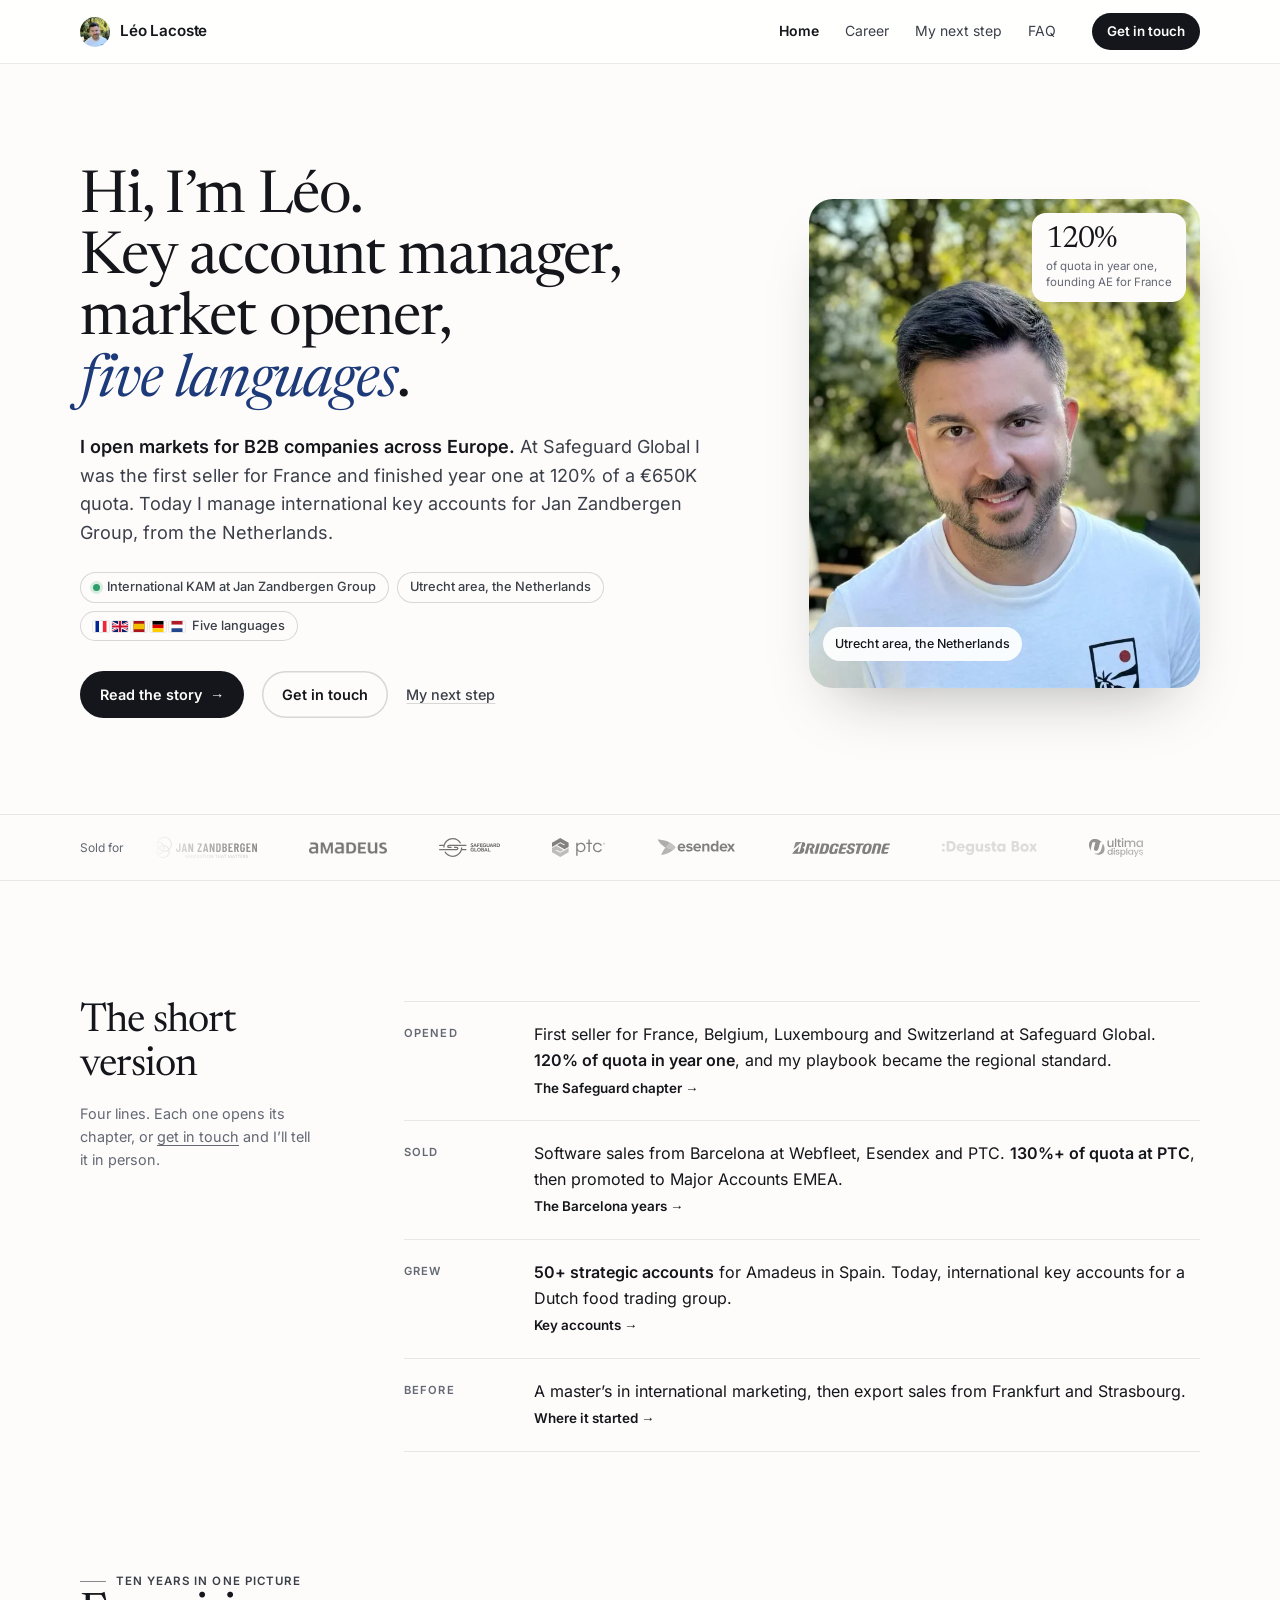
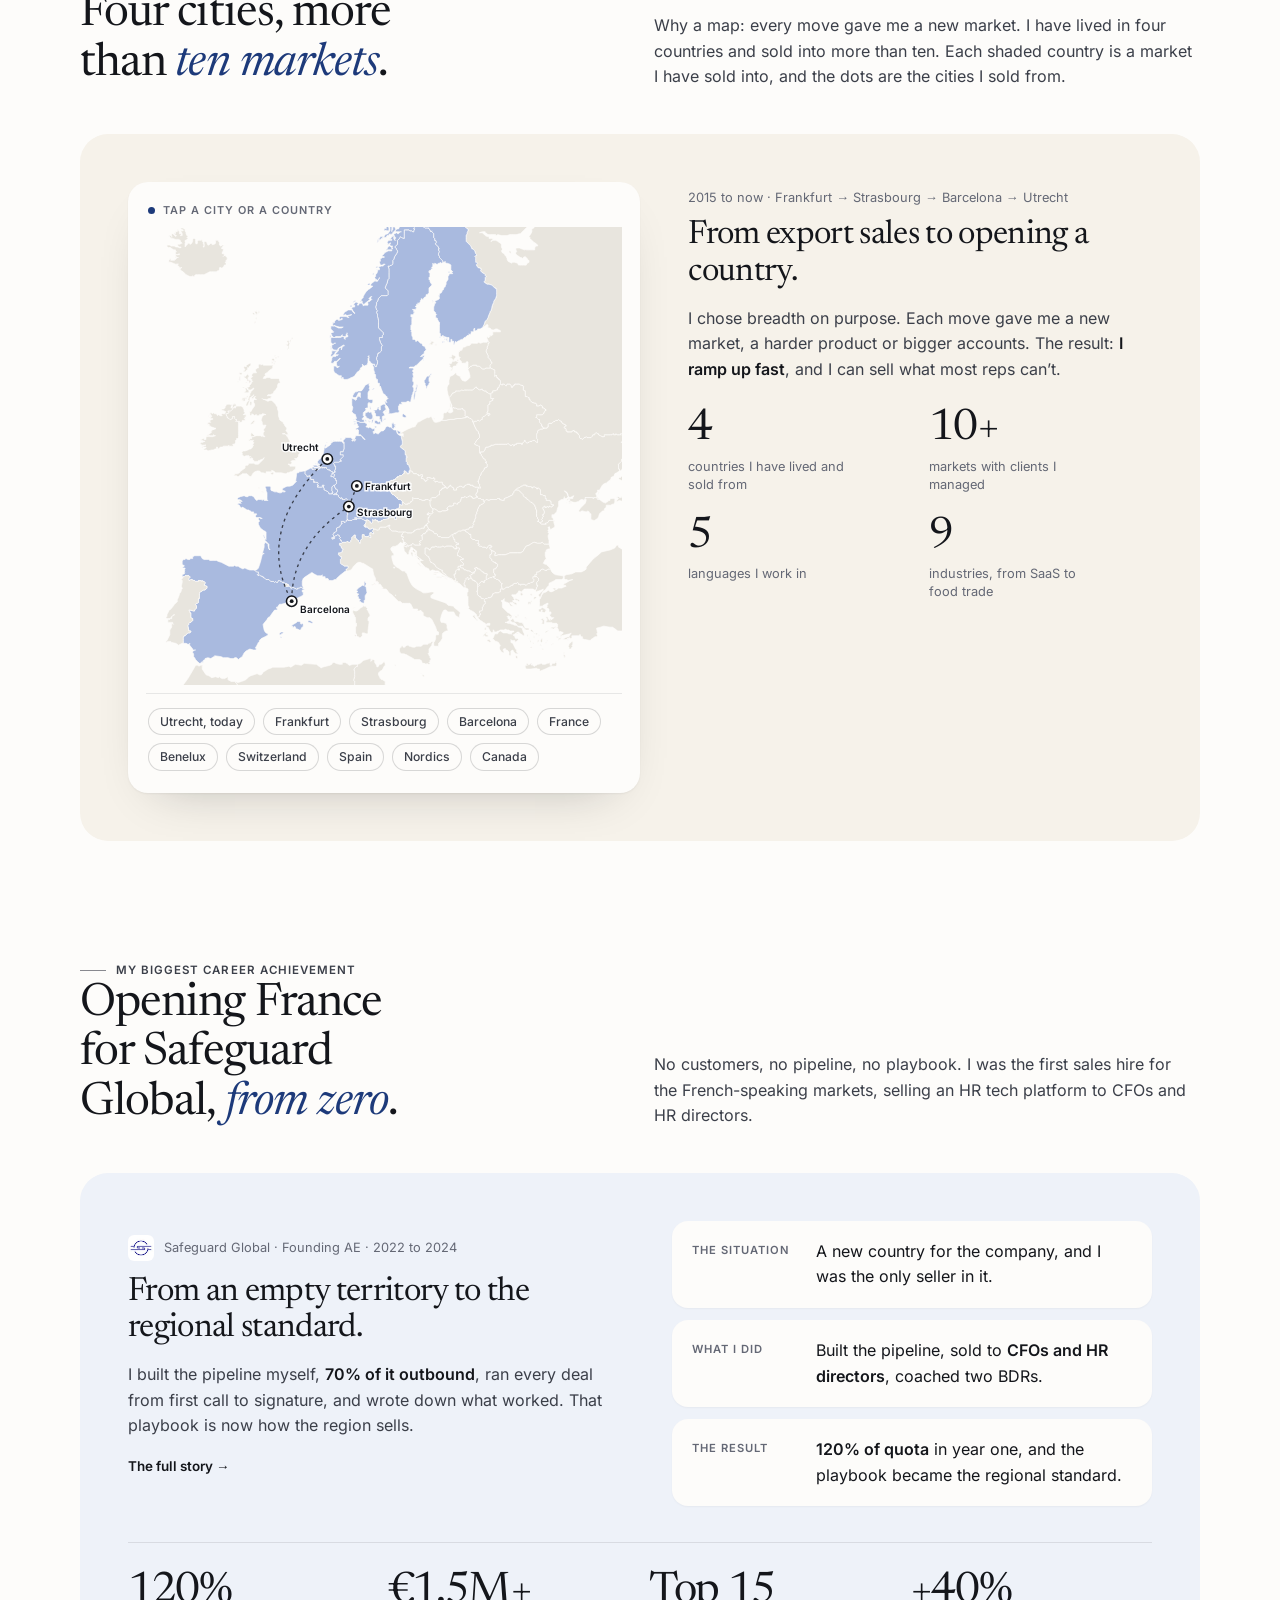
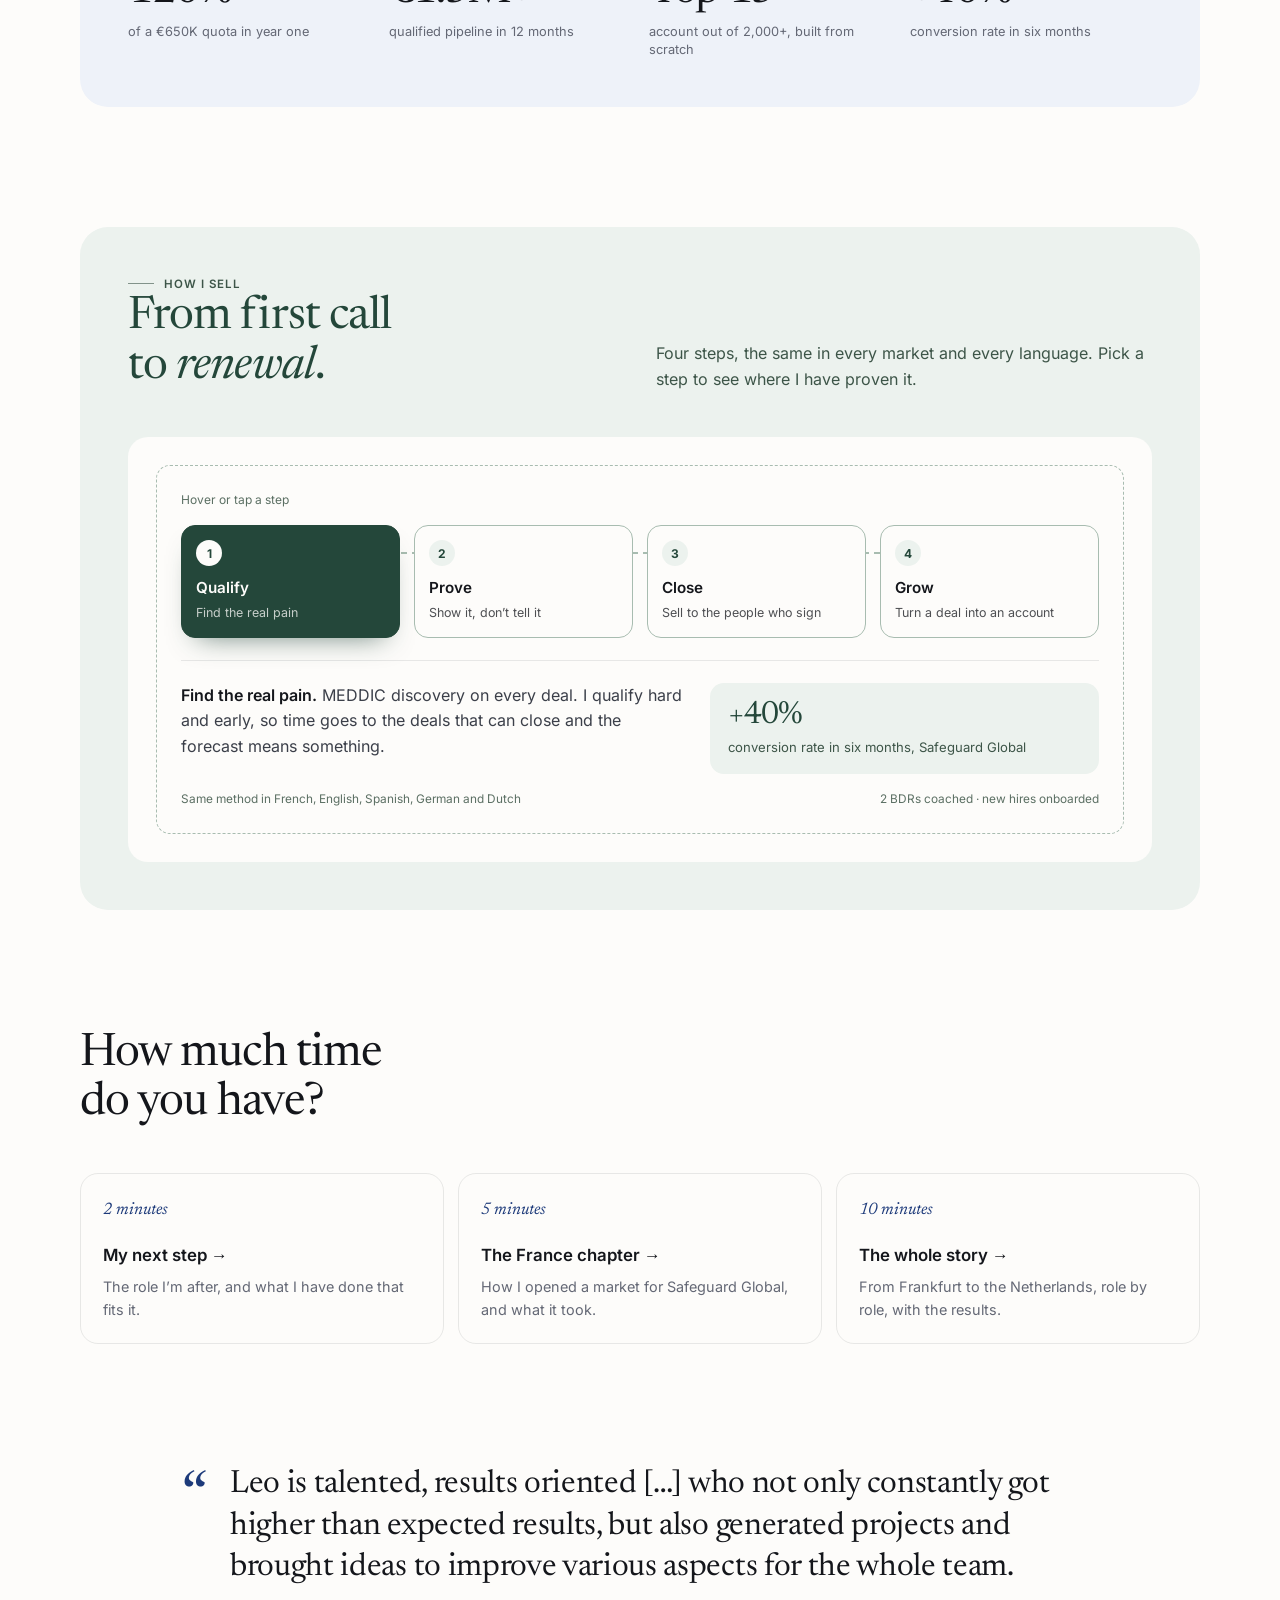
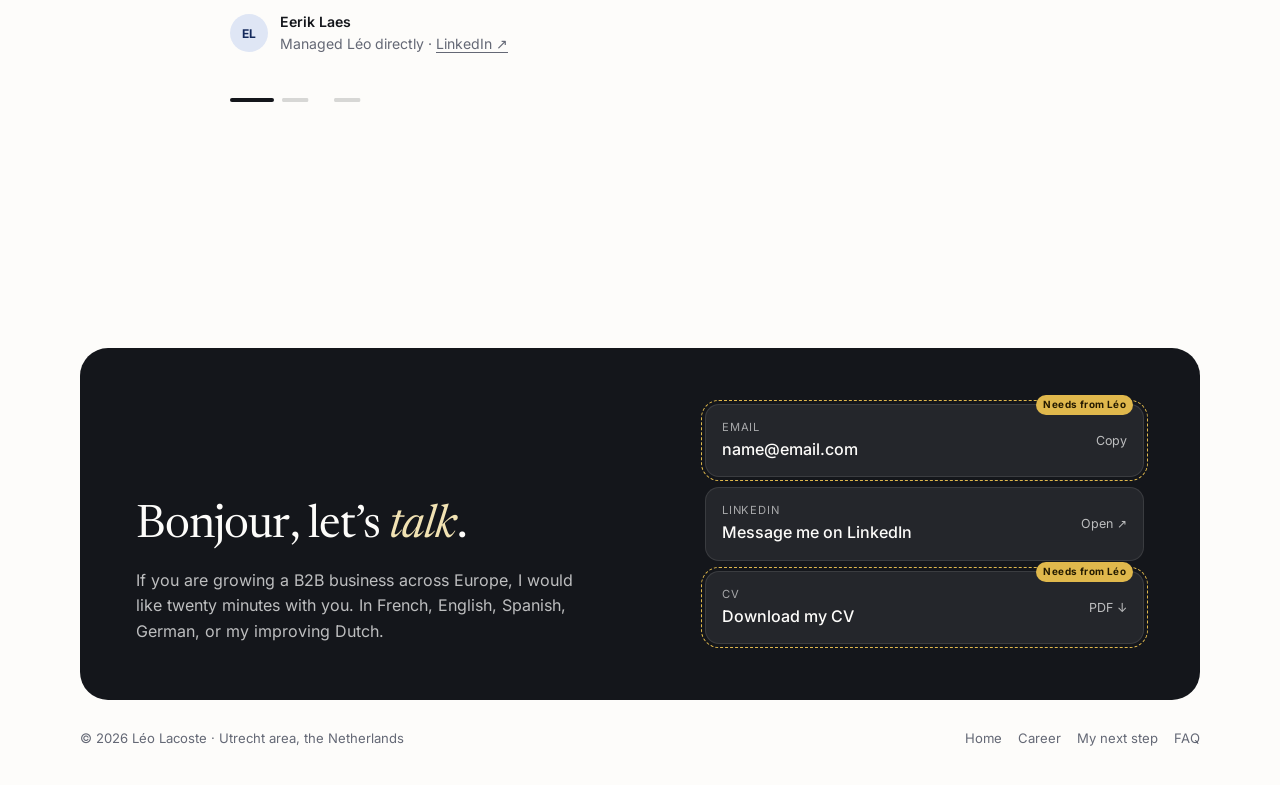
==== index.html @ e787986f "Redesign as a multi-page portfolio: Home, Career, My next step, FAQ New brand and voice inspired by " ====
<!doctype html>
<html lang="en">
<head>
<meta charset="utf-8">
<meta name="viewport" content="width=device-width, initial-scale=1">
<title>Léo Lacoste · International key account manager</title>
<meta name="description" content="Léo Lacoste opens and grows B2B markets across Europe, in five languages. Founding AE for France at Safeguard Global, now international key accounts in the Netherlands.">
<meta name="robots" content="noindex, nofollow">
<meta name="theme-color" content="#ffffff">
<link rel="icon" href="img/leo-small.webp">
<link rel="preconnect" href="https://fonts.googleapis.com">
<link rel="preconnect" href="https://fonts.gstatic.com" crossorigin>
<link rel="stylesheet" href="https://fonts.googleapis.com/css2?family=Newsreader:ital,opsz,wght@0,6..72,400;1,6..72,400&display=swap">
<link rel="stylesheet" href="assets/style.css">
</head>
<body>
<a class="skip" href="#main">Skip to content</a>
<header class="top">
  <div class="wrap">
    <a class="brand" href="index.html"><img src="img/leo-small.webp" alt="" width="30" height="30"><span>Léo Lacoste</span></a>
    <nav class="nav" aria-label="Main"><a href="index.html" aria-current="page">Home</a><a href="career.html">Career</a><a href="my-next-step.html">My next step</a><a href="faq.html">FAQ</a></nav>
    <a class="btn btn-dark btn-sm" href="#contact">Get in touch</a>
  </div>
</header>
<main id="main">

<section class="hero" aria-labelledby="hero-h">
  <div class="wrap">
    <div>
      <h1 id="hero-h"><span class="hi">Hi, I’m Léo.</span>Key account manager, market opener, <em>five languages</em>.</h1>
      <p class="lead"><b>I open markets for B2B companies across Europe.</b> At Safeguard Global I was the first seller for France and finished year one at 120% of a €650K quota. Today I manage international key accounts for Jan Zandbergen Group, from the Netherlands.</p>
      <div class="pills">
        <span class="pill"><span class="live"></span>International KAM at Jan Zandbergen Group</span>
        <span class="pill">Utrecht area, the Netherlands</span>
        <span class="pill has-tip" tabindex="0"><span class="flags"><span class="flag"><svg viewBox="0 0 3 3" aria-hidden="true"><path fill="#002395" d="M0 0h1v3H0z"/><path fill="#fff" d="M1 0h1v3H1z"/><path fill="#ED2939" d="M2 0h1v3H2z"/></svg></span><span class="flag"><svg viewBox="15 0 30 30" aria-hidden="true"><clipPath id="gb2"><path d="M30 15h30v15zv15H0zH0V0zV0h30z"/></clipPath><path d="M0 0v30h60V0z" fill="#012169"/><path d="M0 0l60 30m0-30L0 30" stroke="#fff" stroke-width="6"/><path d="M0 0l60 30m0-30L0 30" clip-path="url(#gb2)" stroke="#C8102E" stroke-width="4"/><path d="M30 0v30M0 15h60" stroke="#fff" stroke-width="10"/><path d="M30 0v30M0 15h60" stroke="#C8102E" stroke-width="6"/></svg></span><span class="flag"><svg viewBox="0 0 4 4" aria-hidden="true"><path fill="#AA151B" d="M0 0h4v4H0z"/><path fill="#F1BF00" d="M0 1h4v2H0z"/></svg></span><span class="flag"><svg viewBox="0 0 3 3" aria-hidden="true"><path d="M0 0h3v1H0z"/><path fill="#DD0000" d="M0 1h3v1H0z"/><path fill="#FFCE00" d="M0 2h3v1H0z"/></svg></span><span class="flag"><svg viewBox="0 0 3 3" aria-hidden="true"><path fill="#AE1C28" d="M0 0h3v1H0z"/><path fill="#fff" d="M0 1h3v1H0z"/><path fill="#21468B" d="M0 2h3v1H0z"/></svg></span></span>Five languages
          <span class="tip" role="tooltip"><dl><dt>French</dt><dd>Native</dd><dt>English</dt><dd>Native</dd><dt>Spanish</dt><dd>Full professional</dd><dt>German</dt><dd>Working</dd><dt>Dutch</dt><dd>Learning</dd></dl></span></span>
      </div>
      <div class="cta">
        <a class="btn btn-dark" href="career.html">Read the story <span class="ar" aria-hidden="true">→</span></a>
        <a class="btn btn-soft" href="#contact">Get in touch</a>
        <a class="link" href="my-next-step.html">My next step</a>
      </div>
    </div>
    <div class="photo" data-photos>
      <img class="on" src="img/leo-meeting.jpg" alt="Léo Lacoste at a team meeting" width="932" height="1660" data-cap="At work with the team" style="object-position:40% 30%">
      <img src="img/leo-portrait.webp" alt="Léo Lacoste" width="640" height="800" data-cap="Utrecht area, the Netherlands">
      <!-- More photos: add <img src="img/..." alt="" data-cap="Caption"> here. Missing files are skipped. -->
      <div class="kpi"><div class="num">120%</div><span>of quota in year one,<br>founding AE for France</span></div>
      <p class="cap"><span>Utrecht area, the Netherlands</span></p>
      <button class="pause" type="button" hidden>Pause</button>
    </div>
  </div>
</section>

<section class="logos" aria-label="Companies I have sold for">
  <div class="wrap"><p>Sold for</p><div class="marquee"><ul><li><img src="img/wm/jzg.svg" alt="Jan Zandbergen" style="--h:21px"></li><li><img src="img/wm/amadeus.png" alt="Amadeus" style="--h:12px"></li><li><img src="img/wm/safeguard.svg" alt="Safeguard Global" style="--h:19px"></li><li><img src="img/wm/ptc.svg" alt="PTC" style="--h:19px"></li><li><img src="img/wm/esendex.svg" alt="Esendex" style="--h:17px"></li><li><img src="img/wm/bridgestone.svg" alt="Bridgestone" style="--h:12px"></li><li><img src="img/wm/degustabox.svg" alt="Degustabox" style="--h:14px"></li><li><img src="img/wm/ultima.svg" alt="Ultima Displays" style="--h:19px"></li><li><img src="img/wm/evernex.svg" alt="Evernex" style="--h:19px"></li></ul></div></div>
</section>

<section class="sec" aria-labelledby="short-h">
  <div class="wrap short">
    <div class="aside rv">
      <h2 id="short-h">The short version</h2>
      <p>Four lines. Each one opens its chapter, or <a href="#contact">get in touch</a> and I’ll tell it in person.</p>
    </div>
    <ul class="rows rv">
      <li><span class="k">Opened</span><div><p>First seller for France, Belgium, Luxembourg and Switzerland at Safeguard Global. <b>120% of quota in year one</b>, and my playbook became the regional standard.</p><a class="go" href="career.html#founding">The Safeguard chapter <span class="ar">→</span></a></div></li>
      <li><span class="k">Sold</span><div><p>Software sales from Barcelona at Webfleet, Esendex and PTC. <b>130%+ of quota at PTC</b>, then promoted to Major Accounts EMEA.</p><a class="go" href="career.html#software">The Barcelona years <span class="ar">→</span></a></div></li>
      <li><span class="k">Grew</span><div><p><b>50+ strategic accounts</b> for Amadeus in Spain. Today, international key accounts for a Dutch food trading group.</p><a class="go" href="career.html#accounts">Key accounts <span class="ar">→</span></a></div></li>
      <li><span class="k">Before</span><div><p>A master’s in international marketing, then export sales from Frankfurt and Strasbourg.</p><a class="go" href="career.html#export">Where it started <span class="ar">→</span></a></div></li>
    </ul>
  </div>
</section>

<section class="sec" style="padding-top:0" aria-labelledby="map-h">
  <div class="wrap">
    <div class="split rv">
      <div><p class="over">Ten years in one picture</p><h2 id="map-h">Four cities, more than <em>ten markets</em>.</h2></div>
      <p>Why a map: every move gave me a new market. I have lived in four countries and sold into more than ten. Each shaded country is a market I have sold into, and the dots are the cities I sold from.</p>
    </div>
    <div class="panel t-sand rv" data-map>
      <div class="mapgrid">
        <div class="mapcard">
          <p class="hint">Tap a city or a country</p>
          <svg class="map" viewBox="20 10 500 480" role="img" aria-label="Map of Europe. Shaded countries are markets Léo has sold into; dots are the four cities he has worked from.">
<g class="land"><path d="M282,397L282,397L282,397L282,396L282,396Z"/><path d="M143,288L143,289L143,289L143,289L142,288L141,288L141,287L143,288Z"/><path d="M139,284L139,285L138,284L138,284L139,283L139,284Z"/><path d="M133,216L131,217L131,217L130,217L130,217L130,216L131,215L132,214L133,213L133,213L134,213L134,213L134,215L133,215Z"/><path d="M142,254L141,254L139,255L138,255L137,256L136,256L134,256L132,254L132,253L131,252L131,253L129,253L128,252L129,252L130,251L128,251L128,250L128,250L126,250L126,250L125,250L123,251L121,249L121,249L121,248L121,247L120,247L121,246L122,245L124,245L127,244L129,243L130,243L131,242L132,241L132,240L133,239L132,239L132,238L132,238L133,237L133,236L132,235L132,235L133,234L132,234L131,234L129,234L128,235L128,235L128,234L128,233L129,233L130,232L131,232L131,231L132,230L133,230L136,229L136,229L137,229L138,229L139,229L140,229L142,230L142,228L142,228L143,230L144,230L145,230L145,230L144,230L144,229L143,229L143,227L143,226L144,225L144,224L144,224L143,223L144,222L144,221L145,221L145,220L146,218L146,218L145,218L144,218L144,218L143,218L142,217L142,215L141,213L141,212L142,209L144,207L146,207L146,207L143,206L142,206L141,207L140,207L140,207L139,207L139,208L138,208L137,208L137,208L136,208L136,207L136,207L135,207L135,207L134,208L133,207L131,206L131,206L131,207L130,208L129,207L129,205L129,205L129,204L129,203L130,204L131,202L133,199L134,198L134,197L134,196L134,196L133,194L133,193L133,192L134,191L134,191L136,191L135,191L134,189L134,189L135,188L135,188L134,188L133,189L133,190L132,190L132,190L132,190L131,190L131,191L131,191L131,190L131,189L131,188L132,188L133,186L133,187L131,188L130,189L130,189L129,189L129,190L129,192L129,192L127,197L126,198L126,198L126,198L125,198L125,197L125,197L125,196L126,194L127,193L127,193L128,192L128,192L128,192L128,192L127,191L128,188L129,187L129,185L130,184L130,183L131,182L132,181L132,181L133,180L133,179L133,179L130,181L129,181L128,181L127,181L127,180L127,179L126,179L126,178L126,178L127,178L128,178L129,177L128,176L129,176L130,175L131,173L132,172L131,171L131,170L130,169L130,168L130,168L131,168L131,167L132,167L132,167L131,166L131,166L131,165L132,164L132,163L133,163L135,163L135,163L135,163L136,163L136,163L135,161L135,160L135,159L136,159L136,158L136,158L136,158L138,158L138,158L138,157L138,157L138,156L138,156L138,155L138,154L139,154L139,154L140,154L141,154L141,154L141,155L141,155L142,154L143,154L143,155L145,155L147,155L149,155L151,155L152,155L153,155L154,155L153,156L153,157L153,158L153,158L152,159L152,159L150,160L147,163L145,164L145,164L145,165L145,165L146,166L145,166L144,167L143,169L144,169L145,169L147,168L149,168L150,168L151,169L152,169L152,169L153,169L158,169L159,169L160,170L160,171L161,173L161,173L160,174L159,174L158,176L158,176L158,177L158,178L156,181L154,183L154,184L153,185L152,185L151,186L149,186L148,186L148,187L147,187L148,187L149,187L150,187L152,188L151,189L151,190L149,190L147,191L146,191L146,191L145,191L143,191L142,190L143,191L144,191L148,193L148,193L150,192L152,192L155,195L156,196L157,198L158,199L158,200L158,201L159,204L159,208L160,211L160,212L161,213L164,215L164,216L165,217L166,219L167,220L168,222L168,222L167,223L167,224L168,225L169,227L169,229L169,229L169,228L168,228L168,228L167,228L166,227L165,227L164,227L163,227L164,227L166,227L169,231L170,233L171,235L170,237L169,237L168,238L168,239L169,240L170,240L170,240L171,240L172,239L172,238L173,238L174,239L175,239L176,239L178,240L179,240L181,242L182,243L182,245L182,246L181,248L180,249L180,251L180,251L179,252L178,253L177,253L177,253L177,253L176,253L177,254L177,255L176,255L175,255L174,255L172,256L173,257L173,257L173,258L172,259L171,259L170,259L170,259L169,259L170,259L170,259L171,260L171,261L173,261L174,261L176,261L177,261L177,262L177,262L177,264L177,264L174,266L173,267L173,267L171,267L170,268L169,268L168,268L167,269L166,269L162,268L160,268L157,268L156,268L155,267L154,266L153,266L152,265L152,267L151,267L150,267L149,267L147,267L146,267L146,268L146,269L146,269L146,269L143,268L143,268L142,268L141,268L140,267L139,266L138,266L137,266L134,267L133,268L132,269L131,271L130,272L129,272L128,271L127,270L126,269L126,269L126,269L125,269L124,269L123,269L121,269L120,270L118,271L118,271L117,272L116,272L115,271L114,271L113,271L113,271L112,271L113,270L113,269L116,269L118,268L119,267L119,266L120,266L120,266L121,265L124,263L124,262L124,261L125,260L127,260L128,258L128,258L131,258L133,258L135,259L136,259L137,259L138,259L140,257L141,256L142,255L143,254L144,252L143,253ZM133,228L133,228L134,229L134,229L133,230L132,230L131,230L131,230L130,230L130,228L130,227L131,226L132,227ZM158,147L158,147L158,146L159,146L160,146L159,147ZM172,130L171,131L171,129L172,128L172,128L172,128L172,128L172,128L172,129L172,129L172,130ZM170,130L170,131L170,131L171,132L171,132L171,131L171,132L170,135L170,135L170,136L170,136L170,138L169,138L169,139L169,139L168,139L169,137L169,136L169,135L169,135L168,135L168,135L168,135L168,134L168,134L167,134L167,134L167,134L167,133L167,133L168,133L169,133L169,131L168,131L168,130L168,130L168,130L169,129L169,129L170,129ZM174,126L174,127L173,128L173,128L173,128L173,128L173,127L173,127L173,126L173,126L173,126L174,126L174,126ZM153,153L153,153L152,153L152,152L152,151L152,151L152,151L152,151L153,152L153,152L153,152L153,153ZM155,154L155,154L154,154L154,153L155,152L155,153L155,153ZM154,150L154,150L155,150L155,150L156,151L156,151L156,152L156,152L155,152L155,151L153,151L153,151L153,151L153,150L153,150L153,150L152,150L152,150L152,150L152,149L152,149L153,148L153,148L154,148L155,149L155,149L155,149ZM157,148L156,148L156,148L156,147L156,146L155,146L155,145L155,145L156,145L156,146L157,147L157,147L157,147ZM122,179L121,179L121,179L122,178L123,178L123,178L123,179ZM131,197L130,197L129,197L129,196L129,194L129,194L129,194L130,193L130,193L131,194L131,194L131,195L131,197ZM128,184L124,184L123,184L123,183L124,183L124,183L125,181L124,180L124,180L124,179L124,179L125,179L126,179L126,179L126,180L127,181L128,181L128,182ZM124,189L124,191L124,192L124,192L123,193L122,193L122,193L122,193L122,192L122,192L122,191L122,191L122,191L121,192L120,192L120,192L121,191L121,190L121,190L121,190L122,189L122,189L122,190L123,189ZM125,191L125,191L124,191L124,191L124,190L124,190L124,189L126,189L125,188L125,188L126,188L127,187L127,187L127,187L127,188ZM130,155L128,157L128,157L128,158L126,158L127,158L127,159L127,159L127,159L126,160L125,161L124,162L123,162L123,162L122,162L122,162L122,162L122,161L123,161L123,160L124,160L124,160L123,159L122,159L123,159L123,158L123,158L123,158L123,158L122,157L123,157L123,156L123,156L123,156L123,156L124,156L124,157L125,156L125,157L125,157L125,155L125,155L126,155L127,154L129,153L130,153L130,153L130,154ZM125,174L125,175L125,174L125,174L124,173L125,173L126,173L126,174L126,174ZM128,167L128,168L127,168L127,169L127,170L128,170L128,170L129,171L131,171L131,171L131,172L130,172L130,173L128,174L128,174L128,174L128,174L128,171L127,172L126,171L126,171L126,170L125,169L123,168L123,167L123,167L123,167L124,166L124,167L124,167L125,166L125,166L124,166L125,166L126,165L127,164L127,165L127,165L128,166ZM120,163L121,164L120,165L119,165L118,164L118,163L118,163L118,163L119,163L119,163L120,163L120,163ZM118,171L118,171L118,171L118,170L117,170L118,169L118,168L118,167L119,167L119,167L119,171ZM117,173L116,173L116,173L116,172L116,172L117,172L117,172L117,172ZM118,214L117,214L117,214L117,215L116,214L115,214L115,214L114,214L115,213L115,212L114,212L114,212L113,211L113,211L113,210L113,209L113,209L112,209L111,209L111,210L111,210L111,211L111,211L109,212L109,212L109,212L109,212L108,212L107,211L107,211L105,210L105,209L105,209L104,207L104,206L104,206L105,206L107,205L107,205L107,205L107,204L106,204L106,203L106,203L107,203L107,203L108,203L108,203L109,203L109,203L110,202L110,202L111,201L111,200L111,200L113,199L113,200L114,200L114,199L115,198L116,198L116,198L117,198L119,198L120,198L121,199L122,199L122,200L123,202L123,204L124,205L124,206L123,206L122,207L122,207L123,207L124,207L125,207L125,208L125,209L125,210L125,211L125,210L125,210L124,209L124,209L124,210L123,211L124,211L124,212L124,213L123,213L122,213L121,213L121,214L120,215L120,215L119,215ZM154,269L154,269L153,270L153,270L153,270L152,270L150,268L150,268L150,268L152,268L152,267L154,268Z"/><path d="M518,266L517,266L514,268L514,268L512,269L511,272L510,272L508,273L508,274L507,276L506,276L505,277L504,278L503,279L502,279L500,280L499,281L496,286L496,289L495,289L495,290L494,291L494,291L495,288L496,288L496,287L495,286L494,286L494,288L493,289L492,290L493,292L493,293L494,294L496,296L495,296L494,296L493,294L492,294L490,294L490,295L488,294L487,294L486,294L485,294L483,294L481,294L481,295L481,296L480,296L480,297L478,296L477,296L475,297L474,298L471,299L469,299L466,298L465,298L464,299L463,298L464,298L464,298L465,297L465,297L465,296L463,296L462,297L461,296L460,296L462,296L463,295L466,295L468,295L468,294L469,292L469,292L467,293L465,294L464,293L463,293L463,292L463,291L462,289L461,288L460,287L459,287L460,288L461,289L462,290L463,293L463,294L462,294L461,295L459,295L459,293L459,294L458,296L458,296L456,296L453,298L453,299L453,301L453,302L453,303L452,305L452,305L451,309L450,310L449,311L448,312L447,312L446,312L446,313L446,314L446,315L447,315L448,318L448,319L448,318L447,318L445,318L443,318L442,320L440,321L440,321L439,321L439,321L439,321L440,322L440,322L439,322L436,322L435,322L433,320L434,320L434,320L436,319L436,319L436,318L436,318L435,317L435,317L436,316L436,315L437,314L436,312L437,312L438,310L438,309L438,308L437,307L437,306L436,305L436,305L437,304L438,303L438,303L439,303L439,305L439,305L439,305L440,304L440,304L441,304L441,304L441,303L442,304L442,304L443,304L443,303L443,303L444,303L445,304L445,304L447,303L447,302L448,302L445,301L445,300L445,298L444,298L444,297L442,297L440,297L440,296L440,296L440,295L439,295L439,294L439,293L439,292L439,292L438,292L438,292L437,292L436,291L435,291L434,291L434,290L434,290L434,289L434,288L434,287L434,286L433,285L432,284L432,284L431,284L431,285L430,285L430,284L428,283L427,283L426,283L426,284L425,284L425,283L425,283L424,283L424,283L424,283L423,282L422,283L422,283L421,282L421,282L420,282L419,282L419,281L417,281L416,281L416,281L416,281L415,282L415,282L414,282L413,283L411,284L410,284L410,284L408,286L408,286L408,286L407,287L406,288L406,289L405,290L405,291L403,292L401,293L399,294L396,295L396,297L395,297L394,297L394,297L391,296L391,295L390,295L389,295L388,296L387,296L386,296L386,296L385,296L382,296L382,296L382,296L382,296L380,297L377,296L377,296L377,296L376,297L375,298L375,298L375,298L374,298L374,297L374,297L374,296L373,296L373,296L373,296L373,296L372,296L371,295L370,295L369,295L369,295L368,294L368,294L368,294L368,293L368,293L368,293L367,293L366,291L367,289L368,288L368,286L368,285L368,285L369,284L369,283L369,283L370,284L371,284L371,283L371,283L371,283L370,282L370,282L370,281L370,281L370,280L369,279L369,277L368,277L369,276L370,273L370,272L371,271L372,268L373,267L374,266L375,264L375,263L378,262L378,262L378,261L378,260L378,259L377,258L377,257L376,257L377,257L377,257L377,256L377,256L377,256L376,255L376,254L374,253L373,251L372,250L372,250L372,249L372,249L371,248L371,248L371,246L371,246L372,246L372,246L373,246L374,246L374,246L375,245L376,243L376,242L377,241L378,241L379,241L379,241L381,240L382,240L382,239L384,239L387,238L388,238L390,238L393,238L394,238L394,238L395,238L397,238L399,238L400,237L400,237L402,239L402,239L403,239L404,239L405,238L406,239L406,240L406,240L406,240L407,239L407,238L407,238L408,238L409,238L409,237L410,237L411,237L412,237L413,237L414,237L414,238L415,238L415,238L415,237L416,236L416,236L417,235L417,235L417,235L417,234L418,234L418,235L419,236L420,237L420,237L421,236L422,236L423,235L425,235L426,234L427,234L428,234L428,234L429,235L430,236L431,236L431,235L431,234L431,234L431,233L430,232L430,231L430,230L430,229L430,228L430,227L431,226L431,224L432,223L433,223L433,223L434,222L436,222L438,221L438,221L439,221L440,221L440,221L441,221L441,220L442,220L442,217L442,217L442,217L443,216L444,216L445,216L446,216L448,214L449,214L450,213L452,213L453,212L453,212L454,213L456,214L457,216L461,218L461,218L461,219L460,219L459,220L459,220L459,221L460,221L461,222L461,223L461,224L462,224L462,224L462,225L462,225L462,225L464,225L465,225L466,225L467,225L467,224L468,224L469,223L469,224L470,224L470,225L471,225L471,225L472,225L472,225L472,225L472,226L473,226L474,228L474,228L474,228L475,229L475,230L475,230L475,231L476,232L477,232L478,233L478,233L479,232L480,231L481,231L482,230L483,231L483,231L484,231L484,231L486,231L486,231L487,231L487,231L488,230L489,228L491,228L491,228L491,227L492,226L493,226L494,227L495,227L495,228L497,229L499,230L501,230L501,230L501,230L501,229L501,228L501,228L502,228L504,228L505,228L505,228L507,228L508,228L509,228L510,227L510,227L511,227L511,228L512,228L513,228L513,227L515,228L517,228L518,228L518,227L519,227L519,227L520,227L520,228L520,229L521,230L521,230L522,231L522,232L521,233L521,234L520,235L519,236L520,236L521,237L522,237L523,237L523,237L523,237L523,238L521,238L521,239L521,239L521,240L522,241L523,241L523,241L524,242L525,243L525,243L525,244L525,244L525,244L526,244L526,244L526,245L526,246L526,248L526,249L527,250L527,251L526,251L524,252L522,253L521,253L519,254L519,254L519,256L518,257L517,258L516,259L516,260L516,261L516,262L516,262L516,263L516,263L516,264L517,264L517,264L517,264L517,264L517,265L517,265L517,266ZM466,299L467,300L466,300L463,300L462,300L461,299L461,299L462,299L462,300Z"/><path d="M430,399L427,401L427,400L427,399L428,398L429,398L430,399ZM560,408L559,408L559,408L559,410L559,412L560,413L560,414L560,417L560,417L560,417L559,418L560,420L559,421L559,422L559,423L558,423L556,423L555,423L556,422L554,420L552,418L553,417L554,414L555,412L554,411L554,410L553,410L552,409L551,411L550,412L549,412L549,413L549,414L548,415L547,416L544,416L541,416L539,416L538,416L537,417L534,420L533,425L532,426L530,429L528,430L527,430L524,432L522,433L521,434L518,434L515,434L514,433L511,431L510,430L507,430L501,429L500,429L497,430L493,431L493,432L494,436L493,437L494,439L494,439L493,440L492,440L491,440L490,441L487,443L486,444L481,443L480,443L478,442L478,440L477,440L476,439L476,438L475,438L475,439L474,439L472,439L469,439L467,439L467,441L466,442L465,442L465,442L465,441L462,442L461,443L459,443L458,443L458,442L459,442L460,441L463,440L464,440L465,438L466,437L466,436L465,437L460,438L456,439L456,440L455,440L455,438L455,438L456,438L458,436L457,435L455,435L455,434L454,435L453,434L453,433L452,431L450,431L450,431L452,430L452,427L451,426L450,426L448,426L447,426L446,425L444,425L444,425L443,425L443,425L441,425L440,425L440,424L440,423L441,423L441,422L440,420L439,419L440,419L441,419L442,420L442,421L443,422L443,422L444,423L444,422L444,421L445,422L446,422L448,420L448,420L447,420L446,420L445,419L444,418L444,418L443,417L444,417L445,416L445,414L445,414L444,414L444,414L443,414L443,413L443,412L443,411L441,410L440,409L441,409L441,407L442,406L442,405L441,405L437,407L436,408L434,408L433,408L433,407L433,406L433,403L433,401L434,400L435,397L437,394L440,393L441,392L443,391L443,392L443,392L445,393L448,392L448,392L449,391L447,390L447,389L449,389L450,389L450,389L450,390L450,391L450,391L453,389L457,389L458,388L461,387L461,387L460,386L459,386L459,386L458,386L459,384L460,384L465,381L468,380L468,380L468,380L463,381L462,380L460,380L459,379L459,379L459,377L459,376L459,376L461,375L467,374L471,372L477,372L481,370L482,369L482,367L487,361L489,359L491,357L495,354L498,351L498,351L507,349L512,347L514,344L516,344L516,345L516,345L516,346L518,347L519,348L522,348L525,346L526,345L527,345L529,348L531,349L532,349L533,349L534,348L534,347L536,347L538,347L539,348L543,347L547,346L549,347L554,346L556,345L558,343L560,341L560,408ZM445,369L445,370L446,372L448,374L450,375L457,376L458,376L458,377L458,378L458,379L456,380L451,380L450,380L449,381L447,382L445,383L443,384L443,386L441,388L439,391L437,392L435,396L434,399L433,399L433,400L433,399L433,398L432,397L432,396L433,395L434,394L436,392L437,390L435,391L432,392L431,392L430,393L429,392L429,391L429,391L429,391L430,389L430,388L431,387L431,387L431,386L430,386L430,385L430,385L430,383L432,381L432,381L432,380L432,379L431,378L431,378L430,377L430,377L429,377L428,377L428,376L428,376L428,375L430,375L430,374L430,374L430,373L430,372L431,372L432,372L433,371L434,371L434,370L436,369L436,369L437,369L438,370L439,370L440,371L440,370L441,370L442,369L442,369L443,369L443,369Z"/><path d="M231,520L231,518L230,516L229,514L229,512L229,511L230,510L232,508L233,506L235,505L236,504L237,504L238,502L238,501L238,500L239,497L239,496L240,494L239,493L239,491L239,489L239,488L239,487L238,486L238,485L239,482L239,480L239,477L239,477L239,476L238,475L238,475L238,475L239,473L240,472L241,471L242,471L242,470L242,469L245,468L247,466L248,465L255,463L255,463L256,463L256,464L256,465L256,466L257,465L257,465L257,464L258,464L259,464L260,465L260,467L262,470L262,471L263,472L264,471L265,469L267,469L269,467L270,466L271,468L271,469L271,470L270,471L268,475L266,476L265,477L264,478L264,480L265,482L266,484L267,485L268,485L271,487L271,488L271,490L271,492L272,493L270,496L269,498L267,501L266,503L262,506L261,507L260,508L260,509L260,511L261,514L263,515L265,516L268,516L268,517L268,518L270,518L271,518L271,517L273,517L274,520L231,520ZM274,500L273,501L273,500L274,499L274,499ZM271,515L271,515L270,516L270,516L269,515L269,515L268,515L268,513L269,513L271,513L272,514L272,514L272,514L272,515Z"/><path d="M560,414L560,413L559,412L559,410L559,408L559,408L560,408L560,414ZM560,435L560,435L560,432L559,431L559,431L558,430L556,428L555,424L555,423L555,423L556,423L558,423L559,423L559,422L559,421L560,420L559,418L560,417L560,417L560,435Z"/><path data-c="ch" d="M250,318L250,318L251,319L251,320L250,322L249,323L249,324L250,325L250,325L250,325L251,325L252,325L253,325L253,326L253,326L254,327L256,327L256,327L258,326L258,326L259,327L259,327L258,329L258,330L259,331L259,331L259,332L258,332L257,331L257,331L256,331L255,331L255,332L255,333L255,333L255,334L256,334L256,335L256,336L256,336L256,336L255,336L254,335L254,334L254,334L253,335L251,335L251,335L250,335L250,335L249,334L249,333L249,333L248,333L247,333L247,334L247,336L247,337L246,338L245,339L245,339L245,340L245,341L245,341L245,342L245,342L244,342L244,341L243,340L243,339L243,339L241,338L241,338L240,336L239,336L240,334L239,334L239,333L239,333L238,334L237,335L236,336L236,336L236,337L236,338L235,339L235,340L234,341L233,341L231,340L231,340L230,341L229,341L227,341L226,341L226,341L225,340L225,339L224,339L224,338L224,338L223,337L224,336L223,335L223,334L223,334L223,334L221,333L220,334L219,334L218,335L218,335L218,335L218,336L218,337L216,337L216,338L215,337L215,336L216,336L217,336L217,335L217,334L216,333L216,333L217,332L217,332L217,331L219,330L220,329L220,328L220,327L220,326L222,325L222,325L223,325L224,323L225,322L225,321L226,321L226,321L226,321L225,320L225,320L225,319L226,319L227,319L227,319L227,319L228,319L228,320L229,320L230,319L230,318L230,318L232,317L232,318L234,318L236,318L237,317L238,317L239,317L239,317L240,317L240,317L241,317L241,317L241,316L240,316L239,316L239,316L239,316L239,315L240,315L241,315L241,315L242,316L242,316L243,316L243,316L243,316L243,316L244,316L246,316L246,316L248,317Z"/><path data-c="se" d="M319,166L318,167L318,168L317,168L317,168L317,172L318,173L318,173L318,173L317,174L317,175L316,176L316,176L315,178L315,179L314,180L314,180L314,179L314,178L314,177L313,176L313,175L313,174L312,173L312,171L313,170L313,170L314,168L315,167L316,166L317,167L317,166L317,165L318,166ZM302,191L302,191L301,191L301,191L301,188L301,187L302,182L303,182L303,179L304,178L304,177L304,176L304,175L305,176L305,176L305,176L305,177L305,177L304,181L304,183L303,183ZM260,155L261,157L261,157L262,156L262,155L263,153L263,151L262,149L262,147L262,147L263,145L263,144L263,143L264,143L264,142L265,142L266,141L267,140L267,139L267,137L267,136L267,136L268,134L267,133L266,131L265,128L265,127L265,126L266,126L268,126L268,126L268,125L268,124L269,123L269,122L269,121L268,120L267,119L266,118L265,117L264,116L264,113L264,110L264,109L264,108L263,104L263,103L263,102L262,100L262,99L262,99L263,98L262,97L262,97L261,94L262,91L262,89L263,88L264,85L265,84L265,84L266,83L267,82L268,82L269,82L271,82L273,82L273,82L274,81L274,80L274,79L274,77L273,76L272,75L271,74L272,71L273,69L274,65L275,64L275,63L275,58L275,57L275,56L275,55L275,54L274,51L276,51L277,50L278,50L279,49L279,48L279,45L280,44L281,41L283,38L284,36L284,36L284,35L283,34L283,33L281,31L282,30L282,30L283,29L284,28L284,28L284,24L286,22L287,20L288,21L291,22L291,20L291,19L291,18L291,17L291,14L291,13L291,13L292,13L294,13L295,13L296,13L297,14L299,14L300,15L301,15L301,14L302,12L301,12L301,11L302,10L302,8L302,7L302,6L301,6L300,5L302,4L303,4L304,4L304,5L305,5L305,6L306,6L307,7L308,8L308,8L309,9L310,9L311,10L312,10L313,11L314,11L316,11L317,11L317,12L318,13L319,15L320,14L320,15L321,16L322,17L322,17L322,18L322,19L322,21L323,22L323,22L323,23L323,23L323,24L323,24L323,24L323,24L324,24L324,24L325,26L325,26L324,27L324,27L324,28L325,29L325,29L326,30L327,31L327,32L327,32L328,33L327,33L327,34L328,36L328,36L327,38L327,38L327,39L327,39L328,41L328,41L328,42L328,42L329,43L330,44L331,45L332,47L330,48L329,47L328,48L327,48L326,49L326,49L326,49L325,49L323,48L323,49L322,49L322,49L321,48L321,49L321,50L321,50L321,51L321,52L321,52L320,52L320,53L320,53L321,53L320,54L319,54L319,54L320,55L320,55L319,55L318,56L318,56L317,56L317,57L318,57L318,57L318,57L318,58L318,58L317,57L317,57L317,58L318,58L318,59L318,59L318,60L318,62L317,63L317,64L317,65L317,65L318,66L318,67L319,69L320,70L320,70L320,71L319,72L317,74L317,79L316,80L315,81L314,81L314,83L312,84L311,85L311,86L310,86L310,86L309,85L309,86L310,87L309,86L308,87L308,88L307,90L306,90L305,90L306,90L306,90L306,91L305,91L305,91L304,91L304,92L304,93L303,93L303,93L303,94L304,94L304,94L304,95L304,95L303,96L303,97L302,97L302,97L302,97L302,96L301,97L300,96L300,96L300,97L301,97L301,98L301,99L301,99L301,99L302,99L302,100L301,100L301,101L300,102L299,102L299,102L299,102L298,102L298,102L298,103L298,104L299,105L300,105L299,106L299,107L299,109L299,109L299,111L299,112L299,113L300,113L299,113L298,113L298,114L298,115L298,116L298,117L298,118L298,118L299,119L298,120L299,120L299,121L299,124L299,124L300,126L300,127L300,128L301,128L302,128L302,128L302,128L303,129L303,130L304,130L305,129L305,129L306,130L307,131L308,132L309,132L310,133L310,134L311,135L312,135L313,136L313,136L313,137L314,138L314,139L313,140L312,141L312,142L312,143L310,144L310,144L310,145L309,145L309,145L308,146L308,146L309,146L309,146L310,146L310,145L311,145L311,145L311,145L312,145L312,146L312,146L311,147L311,148L311,149L310,149L309,150L308,151L307,152L307,152L306,153L305,154L304,155L302,156L302,157L299,157L297,157L296,158L297,158L297,158L298,158L300,158L300,158L301,159L301,160L300,160L300,162L301,163L300,164L301,168L300,168L300,169L300,170L300,172L301,173L301,174L301,175L300,177L300,178L301,179L301,180L301,182L300,184L300,185L299,187L299,188L298,192L298,193L297,194L296,193L295,193L294,193L293,194L291,194L289,194L288,194L289,196L288,196L287,196L286,196L286,197L285,198L285,199L285,200L285,202L286,203L285,205L284,205L282,205L278,206L274,206L275,205L275,204L275,203L275,202L275,201L274,200L274,199L271,196L271,194L270,193L271,193L272,194L273,194L273,194L272,193L272,192L272,191L273,191L273,191L274,190L273,189L273,188L272,188L271,186L269,185L267,180L266,177L265,178L265,176L265,175L265,174L264,174L263,173L263,170L262,170L261,168L261,165L260,164L259,164L259,164L260,163L259,160L259,157L259,157L258,156L258,155L259,154L259,154ZM319,165L319,166L319,166L318,165L319,164L320,164L320,164ZM311,150L311,150L311,150L311,150L311,149L312,149L312,149ZM312,144L312,144L311,144L312,144L312,143L312,143L312,143L312,143L312,144Z"/><path data-c="es" d="M163,441L163,441L162,441L161,441L161,440L162,440L162,439L162,440L163,441ZM182,426L183,427L184,426L185,427L185,427L185,428L185,429L184,430L183,431L183,432L182,433L181,433L179,432L178,432L177,431L177,430L177,430L176,429L175,430L174,430L174,429L173,429L173,429L173,428L178,425L179,424L182,424L183,424L182,424L182,425L182,425L182,425L182,426ZM194,426L194,426L191,425L190,424L190,424L190,423L190,423L192,423L194,424L195,425L195,426ZM162,437L162,438L160,438L160,437L160,436L161,436L161,436L161,435L164,435L164,435L164,436L163,437ZM135,370L134,370L135,371L135,371L136,372L137,372L138,372L138,373L138,373L138,374L137,375L137,375L137,375L138,376L138,376L138,376L138,375L139,375L139,375L139,375L139,375L140,376L143,377L143,378L144,378L144,378L146,380L146,380L147,380L148,380L148,380L149,380L149,380L150,381L150,381L151,382L151,382L154,382L154,382L155,383L156,382L157,383L158,383L158,383L159,381L159,381L159,381L160,381L162,382L163,383L164,383L165,383L166,384L167,385L166,386L166,386L166,386L166,387L167,387L167,387L167,387L168,387L169,387L169,387L171,387L172,388L172,388L172,389L173,389L173,389L174,388L176,389L178,390L179,390L179,389L179,389L180,389L180,389L181,389L182,388L182,388L183,388L184,389L185,389L185,390L186,390L186,391L185,391L184,391L184,393L184,393L185,393L185,394L185,396L184,397L182,398L174,402L173,404L172,404L166,405L162,406L160,406L158,409L157,409L157,410L158,411L158,412L156,412L156,412L155,412L155,412L152,416L150,419L148,420L147,422L143,427L143,428L144,433L145,435L146,436L148,437L148,438L147,439L145,440L141,442L139,444L139,445L138,446L137,448L136,450L136,450L135,451L135,452L136,453L135,454L135,454L133,454L129,453L125,455L123,457L121,461L118,463L117,464L116,463L115,462L113,462L112,463L111,463L109,463L106,462L105,462L103,462L101,462L99,461L92,460L92,461L91,461L88,463L85,462L82,463L82,464L80,465L80,467L79,467L79,466L79,466L78,467L77,468L76,468L74,466L73,465L72,464L71,462L70,461L70,459L70,459L70,458L69,457L69,456L70,454L71,454L72,454L71,454L70,455L69,453L65,448L66,448L66,447L65,448L64,448L62,447L59,447L59,444L59,442L59,441L60,439L61,439L63,437L64,436L65,436L66,436L67,435L67,434L67,434L65,434L64,429L64,429L64,428L65,427L65,426L66,425L67,425L68,424L69,423L69,422L69,421L67,420L67,417L67,415L66,415L66,414L65,412L65,412L66,412L70,413L71,413L71,412L72,411L73,410L73,408L73,408L72,406L72,406L72,406L73,405L74,405L75,404L75,404L75,403L75,403L75,402L75,400L76,400L76,398L76,397L76,395L76,394L76,394L77,393L79,392L80,391L82,391L83,390L84,389L84,389L84,388L84,388L84,387L83,387L82,386L81,386L81,386L82,384L82,383L82,383L81,382L80,382L80,382L79,381L79,382L77,381L76,381L76,381L76,381L75,381L75,381L75,382L74,382L73,382L72,382L71,381L71,381L70,381L68,380L68,380L67,380L66,381L65,381L65,380L65,380L65,379L65,379L66,378L66,378L66,377L65,376L65,376L65,376L64,376L62,376L61,376L60,377L59,377L58,377L58,377L58,375L60,374L61,373L61,373L60,373L60,372L60,372L61,371L61,371L60,370L61,369L61,368L61,368L59,368L58,368L59,367L60,366L60,365L59,365L58,364L58,363L58,362L58,361L59,359L60,359L61,359L62,358L64,359L66,359L67,358L68,358L69,358L69,357L69,356L69,356L71,355L72,355L74,355L76,355L77,355L77,355L78,356L79,358L81,359L83,359L86,359L87,360L90,360L91,360L94,360L96,361L99,362L101,363L107,366L109,366L112,366L113,365L114,366L116,366L117,366L118,367L122,369L123,368L124,368L126,369L129,370L130,370L132,370L134,370Z"/><path d="M369,283L369,284L368,285L368,285L368,286L368,288L367,289L366,291L367,293L367,294L364,295L363,295L363,294L362,294L362,294L362,293L361,293L361,293L360,292L359,293L358,293L357,294L356,294L355,293L353,294L351,294L351,295L350,298L349,299L347,300L347,301L346,301L345,300L344,300L343,300L343,301L343,302L341,303L338,303L337,304L336,305L336,306L337,306L337,307L337,307L334,308L331,308L329,309L327,309L326,308L325,307L323,306L323,306L323,306L322,306L321,306L321,306L320,305L319,304L318,301L318,300L318,299L318,299L318,298L318,298L319,297L319,295L320,294L320,294L321,294L323,294L324,294L325,293L326,292L326,292L327,291L327,291L328,291L328,290L328,289L328,289L328,288L328,287L330,286L330,286L330,285L331,285L331,284L332,284L333,284L333,283L334,283L334,283L335,283L335,284L335,284L337,284L338,282L338,282L339,282L339,281L340,281L340,282L341,283L341,283L341,283L342,283L342,283L343,284L343,284L343,285L343,286L343,286L343,286L344,286L344,286L346,286L346,285L346,284L347,283L348,283L348,283L348,283L349,282L349,282L350,282L350,282L351,282L352,283L353,283L354,283L354,282L355,281L355,281L356,281L357,280L360,280L360,281L362,281L363,281L363,282L364,282L365,283L368,283Z"/><path d="M318,328L317,328L316,328L316,328L315,328L315,329L315,330L315,330L314,330L314,330L313,331L313,332L312,332L311,332L310,333L310,333L310,334L309,334L309,334L310,335L310,336L310,337L310,338L310,338L309,339L307,340L307,340L308,341L308,341L307,342L307,342L307,343L308,343L308,344L307,344L306,344L304,344L303,344L303,344L302,344L302,344L301,343L300,342L300,342L300,342L300,342L299,343L299,344L298,344L297,344L296,345L295,345L295,344L294,344L294,345L294,345L294,346L291,345L290,345L291,344L292,343L292,343L293,343L293,343L293,342L292,341L291,341L290,340L290,340L290,338L290,338L289,338L289,338L289,338L289,337L290,336L290,336L290,335L290,335L289,335L289,335L288,335L288,335L288,335L288,334L288,333L289,333L289,332L290,331L290,331L291,330L291,330L292,330L293,330L294,331L294,331L296,331L298,331L298,331L298,331L299,331L299,331L299,331L300,330L301,330L301,329L302,329L302,328L303,328L303,328L305,327L307,327L308,327L309,326L310,326L310,326L312,326L312,326L312,326L312,324L313,324L313,323L315,323L315,324L315,324L316,325L316,325L316,326L316,326L317,327L318,328Z"/><path d="M384,350L383,350L383,351L383,351L383,352L382,354L381,354L381,354L381,356L381,357L382,358L382,358L382,358L383,359L383,360L384,361L386,362L387,362L387,363L388,363L389,364L389,365L389,365L389,366L388,367L388,367L387,369L386,369L385,369L385,370L385,371L385,371L385,372L385,373L386,374L386,375L387,375L387,375L386,377L386,377L385,378L385,377L384,377L384,377L383,378L382,378L381,378L381,378L380,379L380,379L379,379L378,380L377,380L377,380L377,379L377,379L377,378L377,377L378,375L378,374L378,374L378,374L377,374L374,373L374,372L373,372L372,371L372,371L371,370L370,369L369,369L368,369L368,368L367,368L367,368L367,367L367,367L366,368L365,368L365,369L366,369L366,370L366,370L366,371L364,372L364,373L365,373L364,373L363,374L363,374L363,373L362,373L361,372L359,371L358,371L357,371L356,370L355,370L354,370L353,368L351,368L350,367L350,367L350,366L350,366L350,365L351,365L351,365L352,365L352,365L353,365L353,364L353,363L351,361L350,360L350,360L350,360L350,359L350,359L352,359L353,359L353,359L353,358L352,358L351,357L350,356L349,356L348,355L348,355L347,355L347,354L347,353L347,352L348,351L348,350L349,348L349,347L349,347L348,347L347,347L346,347L346,348L345,348L345,347L345,347L345,347L346,347L346,347L346,346L345,344L346,343L346,343L346,343L347,343L348,343L348,343L348,343L348,342L348,342L348,342L348,342L347,342L345,341L344,340L344,339L344,339L344,338L344,338L343,338L343,338L343,337L342,335L342,334L342,334L342,333L342,333L342,333L343,332L343,332L343,332L344,331L344,332L345,332L345,331L346,331L346,331L347,330L347,330L348,329L348,329L349,329L351,329L352,328L354,328L354,328L355,328L355,329L356,330L357,330L358,331L358,331L359,332L360,333L360,333L360,333L360,332L361,333L361,333L361,334L361,335L361,335L361,336L361,336L361,336L361,336L362,337L363,338L364,338L365,338L365,338L366,339L368,339L368,339L369,339L369,340L369,340L369,340L369,341L369,341L368,342L368,342L368,342L368,342L368,342L369,342L369,343L370,343L370,343L370,343L369,344L369,344L369,344L369,344L370,345L371,345L372,345L373,346L374,346L376,346L377,347L378,347L379,345L380,344L382,344L383,345L383,345L383,346L382,346L381,346L381,347L381,348L381,348L382,349L383,349L383,349L383,350Z"/><path d="M281,368L280,368L280,368L280,367L281,367L281,367Z"/><path d="M560,302L559,303L557,303L556,304L555,304L555,306L555,307L553,306L549,305L546,303L538,301L537,301L534,301L532,301L528,299L527,300L525,300L524,300L523,300L523,300L521,298L520,298L517,297L514,298L514,298L514,297L516,295L516,295L515,294L514,294L514,294L514,293L515,293L516,293L517,294L519,294L519,293L522,291L522,290L522,289L521,289L521,289L521,288L521,287L521,284L521,281L522,281L522,281L523,281L523,282L523,281L523,279L524,279L525,279L526,278L523,277L520,276L519,276L519,276L517,275L516,274L517,273L518,273L519,272L520,271L521,271L523,271L522,270L521,269L523,267L524,266L526,264L527,263L527,262L527,262L526,261L525,260L524,261L523,262L521,264L520,264L521,263L521,262L522,262L520,263L520,264L518,266L517,266L517,265L517,265L517,264L517,264L517,264L517,264L516,264L516,263L516,263L516,262L516,262L516,261L516,260L516,259L517,258L518,257L519,256L519,254L519,254L521,253L522,253L524,252L526,251L527,251L527,250L526,249L526,248L526,246L526,245L526,244L526,244L525,244L525,244L525,244L525,243L525,243L524,242L523,241L523,241L522,241L521,240L521,239L521,239L521,238L523,238L523,237L523,237L523,237L522,237L521,237L520,236L519,236L520,235L521,234L521,233L522,232L522,231L521,230L521,230L520,229L520,228L520,227L519,227L519,227L518,227L518,228L517,228L515,228L513,227L513,228L512,228L511,228L511,227L510,227L510,227L509,228L508,228L507,228L505,228L505,228L504,228L502,228L501,228L501,228L501,229L501,230L501,230L501,230L499,230L497,229L495,228L495,227L494,227L493,226L492,226L491,227L491,228L491,228L489,228L488,230L487,231L487,231L486,231L486,231L484,231L484,231L483,231L483,231L482,230L481,231L480,231L479,232L478,233L478,233L477,232L476,232L475,231L475,230L475,230L475,229L474,228L474,228L474,228L473,226L472,226L472,225L472,225L472,225L471,225L471,225L470,225L470,224L469,224L469,223L468,224L467,224L467,225L466,225L465,225L464,225L462,225L462,225L462,225L462,224L462,224L461,224L461,223L461,222L460,221L459,221L459,220L459,220L460,219L461,219L461,218L461,218L457,216L456,214L454,213L453,212L453,212L452,213L450,213L449,214L448,214L446,216L445,216L444,216L443,216L442,217L442,217L442,217L442,220L441,220L441,221L440,221L440,221L439,221L438,221L438,221L437,221L436,220L436,219L435,219L435,219L435,217L434,216L434,216L433,215L433,214L433,213L433,213L433,212L432,212L431,211L430,210L429,210L430,209L430,208L430,208L430,207L431,207L432,207L433,207L433,207L434,207L436,207L436,207L437,206L438,204L438,204L439,203L439,202L440,202L439,202L439,201L439,201L437,200L436,200L436,199L436,199L436,198L434,197L432,198L431,198L430,198L430,198L430,196L430,196L429,195L429,195L428,195L425,194L424,193L423,192L423,191L422,191L422,191L422,189L422,189L421,189L420,188L418,188L418,187L418,187L418,186L418,185L418,184L418,183L418,182L417,182L416,181L416,181L416,180L416,180L416,179L416,177L416,177L415,176L415,176L415,177L414,176L413,176L413,176L413,176L412,175L411,175L409,175L408,175L407,175L407,176L406,176L406,177L405,177L405,177L404,179L404,178L403,177L403,177L403,176L403,176L402,175L402,175L400,175L400,175L399,175L398,177L398,177L397,176L396,175L396,175L394,175L394,175L394,176L394,176L392,175L392,175L392,174L392,173L392,172L391,170L390,170L390,169L389,169L389,168L388,168L388,166L387,166L387,166L386,167L386,167L386,165L386,164L386,162L386,162L386,162L386,161L386,160L385,160L384,159L383,159L382,158L382,158L381,158L381,158L381,157L381,156L381,155L382,154L382,154L383,153L383,153L383,152L383,152L383,152L382,152L382,151L381,149L380,148L379,147L379,147L379,146L379,145L377,141L377,140L377,140L377,139L378,138L378,136L379,134L379,133L379,132L379,132L379,132L380,132L380,131L380,131L380,131L379,130L379,130L379,129L378,127L378,126L378,126L378,125L379,126L380,126L381,125L380,124L381,124L381,124L383,124L383,124L384,123L384,123L384,122L384,121L384,120L388,120L392,120L392,120L392,119L391,118L390,118L389,117L388,117L387,117L385,118L383,118L381,116L380,116L378,115L378,114L379,115L379,114L379,113L378,112L378,112L376,114L373,116L375,112L376,109L376,109L377,108L377,108L378,107L379,105L380,102L381,100L381,99L382,98L383,95L383,94L384,91L385,89L385,88L387,85L388,82L388,81L388,79L388,78L388,76L388,75L387,75L387,74L386,74L385,73L384,72L383,71L380,70L378,70L375,68L375,67L375,67L376,66L376,63L377,62L376,61L376,60L376,60L375,59L375,59L373,58L372,57L371,56L371,56L372,54L371,54L371,53L371,53L369,53L368,52L368,51L367,51L367,50L367,50L367,49L368,48L368,48L367,47L367,47L366,47L366,47L366,47L366,46L366,45L366,43L366,42L365,41L365,41L366,40L367,40L367,40L367,39L366,38L365,35L364,34L363,33L362,33L362,32L361,31L361,30L360,29L359,28L358,27L356,25L356,24L356,24L356,23L356,21L356,19L357,17L357,16L358,14L358,12L358,12L356,11L354,9L353,7L351,7L349,6L347,4L346,2L346,2L346,0L422,0L422,0L422,0L421,7L420,10L416,14L413,17L412,17L409,18L407,18L405,18L403,18L402,18L399,19L394,19L393,19L389,18L388,19L388,19L387,19L387,18L387,18L385,18L384,18L383,18L382,18L381,18L381,18L379,18L378,17L376,16L376,15L376,15L373,15L370,16L371,16L372,16L373,16L374,17L375,18L376,19L378,20L378,20L378,20L380,20L380,21L380,22L381,22L382,22L383,22L384,22L384,23L383,24L382,25L383,25L384,24L387,24L389,25L392,27L393,28L393,29L393,29L393,30L393,31L394,33L394,34L393,35L394,37L396,38L397,40L398,41L399,43L400,43L399,43L399,44L400,46L402,47L404,48L404,47L406,47L407,47L410,48L411,50L412,50L414,50L416,50L419,50L419,50L420,48L422,47L422,45L421,45L420,43L419,42L418,41L418,41L416,42L415,43L414,42L413,42L410,40L409,39L409,39L408,38L408,37L408,37L409,36L408,33L409,32L410,32L412,32L417,34L417,34L418,34L419,33L419,34L420,34L420,34L423,34L427,34L428,34L428,33L428,32L429,30L430,30L431,30L431,29L430,28L429,27L427,26L425,24L424,23L423,22L423,21L422,20L424,17L425,15L425,13L425,12L427,11L428,9L429,6L429,3L429,2L430,1L431,2L432,2L433,1L434,1L436,0L438,1L438,1L439,1L439,3L439,3L439,3L440,2L441,2L441,3L442,3L443,3L443,2L442,2L441,0L441,0L560,0ZM402,35L403,36L403,37L403,37L403,38L403,38L402,37L402,37L401,37L401,36L401,36L401,36L402,35ZM339,200L339,201L337,204L338,205L338,205L339,205L340,205L342,204L342,202L341,200L342,200L343,199L343,200L344,200L345,200L347,201L349,201L349,201L351,201L352,200L353,202L354,202L355,203L355,203L355,206L355,207L355,208L356,209L356,210L356,210L351,211L347,211L343,212L339,212L335,213L333,213L330,213L330,213L331,212L332,210L332,209L332,207L332,206L333,205L335,205L336,204L337,203L338,201L339,200ZM481,296L481,295L481,294L483,294L485,294L486,294L487,294L488,294L490,295L490,294L492,294L493,294L494,296L495,296L496,296L496,296L500,299L501,299L502,300L503,299L505,298L505,297L507,297L507,296L508,295L509,295L511,295L512,295L512,296L512,297L512,298L512,299L511,301L509,301L508,302L507,302L506,302L505,302L504,302L503,302L503,304L501,306L501,308L499,308L498,309L496,311L495,314L494,316L492,317L491,318L490,318L487,317L487,316L487,316L487,315L487,311L486,311L485,309L484,308L482,309L482,309L478,308L477,308L476,309L475,309L474,308L476,305L479,302L480,301L481,300L482,297L482,296Z"/><path d="M433,320L435,322L436,322L439,322L440,322L440,322L439,321L439,321L439,321L440,321L440,321L442,320L443,318L445,318L447,318L448,318L448,319L448,320L448,320L449,323L449,324L449,325L444,328L444,327L444,326L443,325L444,325L442,325L442,325L442,326L443,327L442,328L442,329L443,330L442,330L442,331L443,331L443,332L442,334L442,335L443,339L443,342L443,343L442,343L441,343L440,343L438,343L437,342L436,341L434,342L434,342L433,342L432,342L431,342L428,341L427,341L425,342L422,344L419,345L417,348L416,350L415,351L413,352L410,352L406,352L402,352L400,353L397,354L393,354L390,354L387,355L386,355L386,354L386,354L386,353L387,353L387,352L387,352L386,351L384,350L384,350L383,350L383,349L383,349L382,349L381,348L381,348L381,347L381,346L382,346L383,346L383,345L383,345L382,344L380,344L379,345L378,347L377,347L376,346L374,346L373,346L372,345L371,345L370,345L369,344L369,344L369,344L369,344L370,343L370,343L370,343L369,343L369,342L368,342L368,342L368,342L368,342L368,342L369,341L369,341L369,340L369,340L369,340L369,339L368,339L368,339L366,339L365,338L365,338L364,338L363,338L362,337L361,336L361,336L361,336L361,336L361,335L361,335L361,334L361,333L361,333L360,332L360,333L360,333L360,333L359,332L358,331L358,331L357,330L356,330L355,329L355,328L355,328L357,327L358,327L359,327L359,327L359,326L359,326L359,326L360,325L362,325L363,325L363,324L363,323L363,323L364,322L364,322L363,321L364,320L364,320L364,319L365,319L365,318L365,317L365,317L366,315L366,314L366,314L366,313L366,312L367,311L367,309L367,309L368,308L368,308L368,306L368,306L369,305L369,304L370,303L370,302L371,302L371,302L372,301L372,301L373,301L373,301L375,299L375,298L375,298L376,297L377,296L377,296L377,296L380,297L382,296L382,296L382,296L382,296L385,296L386,296L386,296L387,296L388,296L389,295L390,295L391,295L391,296L394,297L394,297L395,297L396,297L396,295L399,294L401,293L403,292L405,291L405,290L406,289L406,288L407,287L408,286L408,286L409,286L410,286L411,286L412,287L412,287L413,288L414,289L415,290L416,291L416,292L417,293L418,294L419,294L419,295L421,296L422,297L422,297L423,298L424,299L425,299L426,300L428,302L428,303L429,304L429,306L430,307L430,308L430,311L430,314L431,315L431,316L431,316L432,317L432,318L432,318L432,319L431,319L432,319L433,320Z"/><path d="M59,377L60,377L61,376L62,376L64,376L65,376L65,376L65,376L66,377L66,378L66,378L65,379L65,379L65,380L65,380L65,381L66,381L67,380L68,380L68,380L70,381L71,381L71,381L72,382L73,382L74,382L75,382L75,381L75,381L76,381L76,381L76,381L77,381L79,382L79,381L80,382L80,382L81,382L82,383L82,383L82,384L81,386L81,386L82,386L83,387L84,387L84,388L84,388L84,389L84,389L83,390L82,391L80,391L79,392L77,393L76,394L76,394L76,395L76,397L76,398L76,400L75,400L75,402L75,403L75,403L75,404L75,404L74,405L73,405L72,406L72,406L72,406L73,408L73,408L73,410L72,411L71,412L71,413L70,413L66,412L65,412L65,412L66,414L66,415L67,415L67,417L67,420L69,421L69,422L69,423L68,424L67,425L66,425L65,426L65,427L64,428L64,429L64,429L65,434L67,434L67,434L67,435L66,436L65,436L64,436L63,437L61,439L60,439L59,441L59,442L59,444L59,447L58,447L54,449L53,448L51,447L47,446L46,445L44,445L43,445L41,446L41,445L42,444L44,440L45,438L45,436L45,434L45,433L47,430L47,428L47,426L49,427L48,426L48,425L47,425L47,425L44,425L43,425L43,425L43,424L43,422L44,422L45,422L46,421L47,421L47,419L48,418L50,417L49,417L48,418L46,420L45,421L43,421L42,421L42,421L41,420L41,419L42,419L42,417L43,415L44,413L44,413L44,412L45,412L46,411L47,410L50,406L53,403L53,402L52,402L53,401L55,396L55,395L56,394L57,392L57,390L58,390L58,389L57,387L58,383L58,381L58,381L58,381L57,380L58,379Z"/><path d="M371,248L372,249L372,249L372,250L372,250L373,251L374,253L376,254L376,255L377,256L377,256L377,256L377,257L377,257L376,257L377,257L377,258L378,259L378,260L378,261L378,262L378,262L375,263L375,264L374,266L373,267L372,268L371,271L370,272L370,273L369,276L368,277L369,277L369,279L370,280L370,281L370,281L370,282L370,282L371,283L371,283L371,283L371,284L370,284L369,283L369,283L368,283L365,283L364,282L363,282L363,281L362,281L360,281L360,280L357,280L356,281L355,281L355,281L354,282L354,283L353,283L352,283L351,282L350,282L350,282L349,282L349,282L348,283L348,283L348,283L347,283L346,284L346,285L346,286L344,286L344,286L343,286L343,286L343,286L343,285L343,284L343,284L342,283L342,283L341,283L341,283L341,283L340,282L340,281L339,281L339,282L338,282L338,282L337,284L335,284L335,284L335,283L334,283L334,283L334,282L331,280L331,279L331,279L331,278L330,278L329,278L328,278L328,278L327,278L326,277L326,277L326,277L326,277L326,277L325,277L324,278L324,278L324,277L323,277L322,276L322,276L322,276L322,276L323,275L323,274L322,273L322,273L322,274L321,274L320,274L320,274L317,273L316,273L315,273L315,273L315,274L316,275L316,275L315,276L315,276L314,276L314,277L314,277L313,277L313,277L312,275L310,274L310,274L310,274L309,274L309,273L309,273L309,272L310,272L310,272L310,271L310,271L310,271L310,270L309,270L307,271L307,271L306,271L306,270L306,270L305,270L304,269L303,269L302,269L301,269L301,269L300,268L300,268L300,267L298,266L297,266L297,266L297,267L297,268L296,268L296,268L296,268L296,266L297,265L297,263L296,261L296,260L296,260L294,259L294,259L294,258L294,257L294,257L293,256L293,255L293,254L293,253L293,252L294,252L294,251L293,251L293,250L293,250L293,249L292,249L292,248L292,248L292,247L292,245L291,244L288,242L287,241L287,240L288,239L289,238L289,237L289,236L289,236L289,235L288,231L288,230L287,229L287,229L289,229L290,230L290,229L290,229L290,228L290,227L288,227L287,227L287,226L287,225L287,226L288,226L291,224L295,222L300,220L301,220L303,219L303,218L303,218L304,217L305,215L308,214L309,213L311,212L315,210L317,210L319,209L321,210L323,211L323,212L322,211L321,210L320,210L322,214L323,215L324,215L325,215L329,214L330,213L330,213L330,213L333,213L335,213L339,212L343,212L347,211L351,211L356,210L356,210L356,209L357,209L358,209L358,210L358,210L358,210L359,210L359,210L360,211L361,211L362,212L363,213L363,214L363,214L363,214L365,219L367,223L369,225L369,226L370,228L370,229L370,230L370,231L370,231L367,234L367,234L366,236L365,237L365,238L365,238L365,238L367,239L368,239L368,239L369,240L370,240L370,240L370,241L370,243L370,244L370,244L370,245L370,246Z"/><path data-c="no" d="M290,0L291,1L292,1L293,1L293,1L292,0L292,0L305,0L305,0L305,0L305,1L305,1L305,3L305,3L305,3L304,3L303,3L303,4L303,4L302,4L300,5L301,6L302,6L302,7L302,8L302,10L301,11L301,12L302,12L301,14L301,15L300,15L299,14L297,14L296,13L295,13L294,13L292,13L291,13L291,13L291,14L291,17L291,18L291,19L291,20L291,22L288,21L287,20L286,22L284,24L284,28L284,28L283,29L282,30L282,30L281,31L283,33L283,34L284,35L284,36L284,36L283,38L281,41L280,44L279,45L279,48L279,49L278,50L277,50L276,51L274,51L275,54L275,55L275,56L275,57L275,58L275,63L275,64L274,65L273,69L272,71L271,74L272,75L273,76L274,77L274,79L274,80L274,81L273,82L273,82L271,82L269,82L268,82L267,82L266,83L265,84L265,84L264,85L263,88L262,89L262,91L261,94L262,97L262,97L263,98L262,99L262,99L262,100L263,102L263,103L263,104L264,108L264,109L264,110L264,113L264,116L265,117L266,118L267,119L268,120L269,121L269,122L269,123L268,124L268,125L268,126L268,126L266,126L265,126L265,127L265,128L266,131L267,133L268,134L267,136L267,136L267,137L267,139L267,140L266,141L265,142L264,142L264,143L263,143L263,144L263,145L262,147L262,147L262,149L263,151L263,153L262,155L262,156L261,157L261,157L260,155L260,155L260,154L258,154L258,154L257,153L257,153L256,153L255,151L254,150L254,150L254,147L254,146L254,145L253,146L254,147L253,148L253,148L253,149L253,149L253,150L253,152L252,155L251,155L251,156L250,155L250,156L249,156L248,155L247,154L247,154L247,155L248,156L247,156L247,157L247,157L245,158L245,159L245,160L244,160L244,160L244,161L242,162L239,166L238,167L236,168L235,168L234,169L231,170L229,170L228,170L227,169L227,169L227,168L227,168L227,168L226,168L226,168L226,169L226,169L225,169L224,168L225,168L225,167L225,167L225,166L225,166L224,166L223,166L221,165L220,164L218,163L217,161L217,160L217,158L217,156L218,156L219,156L221,158L221,158L222,157L223,156L223,156L221,157L221,156L220,155L220,154L220,154L220,153L220,152L220,152L221,151L222,150L223,149L224,148L224,148L223,148L222,149L221,150L220,151L219,151L218,151L217,152L217,153L216,153L215,153L214,152L215,149L215,148L216,146L216,146L217,146L217,146L218,146L219,146L220,145L221,145L222,144L222,144L221,144L221,144L220,144L219,144L219,143L219,143L221,141L221,140L222,140L222,139L222,138L223,137L225,136L225,136L225,139L225,139L226,136L226,136L227,135L228,135L228,134L227,134L224,136L222,137L222,137L221,139L220,139L220,141L219,141L219,141L218,143L217,144L216,145L215,146L215,146L215,146L215,146L214,146L214,145L214,144L215,143L215,142L215,141L215,140L216,140L216,140L217,140L219,140L219,139L218,139L217,139L216,138L215,137L215,135L215,134L218,132L219,132L218,132L217,133L216,133L215,132L214,131L214,129L214,128L214,126L215,126L216,126L216,126L218,126L221,126L223,126L224,126L226,125L227,125L228,126L228,127L228,127L229,128L229,128L229,127L229,126L232,125L232,124L231,124L231,123L231,121L231,121L231,122L230,123L230,124L230,125L229,125L228,125L227,125L226,124L226,124L226,123L226,123L225,124L225,125L224,125L222,125L219,125L218,126L217,126L215,124L215,123L214,122L215,121L216,120L216,121L217,120L216,120L216,119L215,118L215,118L214,117L214,115L214,114L215,114L216,114L218,114L220,115L222,116L225,116L227,115L226,115L224,115L223,115L219,114L218,113L217,114L216,113L216,112L216,110L217,110L217,110L217,111L218,110L218,109L219,108L220,107L220,107L221,107L222,107L222,107L222,108L223,108L226,107L226,107L226,106L225,106L224,107L223,107L223,106L223,106L223,105L224,104L224,104L225,104L226,104L227,104L228,104L230,104L232,105L232,105L233,105L233,105L232,104L232,104L232,103L234,103L236,102L235,102L231,103L230,102L229,102L229,102L227,103L227,103L227,102L228,100L228,100L229,99L231,98L232,97L233,97L233,97L234,97L236,97L237,99L237,99L239,101L239,100L237,98L237,97L236,96L236,95L237,94L239,94L239,94L239,93L239,92L238,92L238,92L238,91L238,91L239,90L240,89L241,89L243,90L243,90L242,91L242,92L243,92L244,90L245,90L246,90L246,89L247,91L247,91L248,91L248,93L248,93L249,92L249,92L250,92L252,92L253,92L253,92L253,90L252,90L253,89L253,89L254,88L255,88L256,87L257,86L257,86L256,85L256,85L256,85L256,84L257,83L257,83L256,83L256,83L255,84L254,85L254,85L255,86L254,87L250,90L249,91L248,91L247,90L247,89L247,88L246,88L245,89L245,88L246,87L246,86L247,85L248,84L248,83L249,81L251,78L253,76L254,75L255,75L255,74L256,74L257,73L258,72L257,72L256,72L256,73L256,71L256,70L257,69L261,66L261,67L262,67L263,67L264,65L265,63L265,64L264,65L263,66L262,66L262,66L262,65L261,65L261,65L261,65L260,63L261,62L261,60L262,59L263,57L263,55L264,55L265,55L265,54L265,53L264,53L264,52L267,51L269,51L269,50L270,50L271,49L271,49L269,49L268,50L267,50L267,50L266,50L265,47L265,46L266,46L266,44L266,43L267,43L267,43L268,42L269,42L270,42L270,41L268,41L268,40L268,40L269,39L269,39L270,38L270,37L271,37L272,36L272,36L273,36L274,35L278,35L278,34L277,34L274,34L273,34L272,35L272,34L272,34L273,33L273,33L274,31L275,30L276,30L277,31L277,31L278,31L278,33L279,33L278,31L279,30L279,30L278,30L277,30L276,29L276,28L276,27L277,27L276,27L275,28L274,28L273,28L274,27L273,26L275,24L275,24L276,24L277,24L277,24L278,24L278,23L276,23L276,23L276,22L277,22L278,20L279,20L279,19L280,19L280,20L280,22L281,24L282,24L281,23L281,22L282,22L282,21L281,21L281,20L280,18L280,18L281,17L283,16L284,17L284,17L285,17L286,16L287,15L288,15L288,15L287,15L287,15L287,15L286,15L282,15L282,15L282,14L282,14L282,13L284,12L285,12L286,10L286,9L286,7L287,5L289,4L289,4L289,3L289,2L289,0L290,0ZM330,0L330,0L329,1L329,1L328,1L328,2L328,3L328,5L327,6L326,6L326,5L324,5L323,5L322,4L321,4L321,4L320,5L320,5L319,6L318,7L317,7L317,7L315,7L314,7L313,7L313,6L312,5L311,3L310,2L309,1L308,0L330,0ZM214,126L213,126L213,126L213,124L213,124L214,124L214,125ZM215,137L214,139L214,138L214,138L214,137L214,136L213,135L214,135L214,135L214,136ZM259,60L259,60L258,60L258,60L258,59L259,58L259,59L259,59ZM238,89L238,89L237,89L238,88L240,87L240,87L240,87L240,87L240,88L240,88ZM236,94L235,94L234,93L234,93L234,93L235,92L236,92L236,92L236,93ZM268,20L268,20L269,20L269,20L269,20L269,21L268,21L268,22L267,22L267,22L266,23L266,23L265,23L265,23L265,24L265,24L264,24L264,23L264,22L265,22L265,22L265,22L266,20L267,20L267,20ZM263,26L262,27L263,25L263,24L263,23L264,23L264,24L264,25L264,25ZM274,9L275,11L275,11L275,13L275,14L274,14L273,14L272,14L272,13L272,13L271,14L271,14L270,14L270,13L270,12L271,11L271,11L272,12L272,12L272,11L272,10L272,10L273,10L273,8L273,8L274,8L274,9ZM262,55L262,55L262,55L262,54L262,54L263,54L264,54L264,54L263,54ZM262,53L261,53L261,53L262,52L262,52L262,51L262,51L263,51L263,52L263,53ZM255,71L255,71L254,71L253,71L252,71L253,70L254,69L255,69L255,70ZM288,0L289,1L288,1L288,2L288,3L288,4L287,4L286,4L286,4L285,5L284,7L284,7L284,6L283,6L282,6L282,6L283,6L283,5L283,4L283,3L283,2L283,2L283,1L285,1L285,1L285,0L284,0L288,0ZM278,15L278,15L278,13L279,13L279,12L279,12L279,11L279,10L280,10L280,10L280,9L281,10L281,10L282,12L282,13L281,14L280,15L279,16L279,17L279,17L279,17L278,17L278,17L278,18L276,18L276,18L276,17L275,18L275,19L274,19L274,19L273,19L272,21L270,21L270,21L270,20L271,18L271,18L274,17L276,14L276,11L276,10L276,9L275,9L275,8L275,7L276,6L277,5L277,4L278,3L278,3L278,4L278,5L278,6L277,8L277,9L278,9L278,11L278,12L278,14Z"/><path data-c="nl" d="M217,273L216,272L216,272L215,272L215,272L214,272L214,271L214,271L215,270L215,270L215,270L215,269L216,268L216,267L216,267L215,267L214,266L213,266L213,265L213,265L213,265L211,265L211,265L210,264L209,263L209,262L209,262L209,262L208,263L207,263L207,263L207,263L207,262L207,262L207,262L206,263L205,263L205,262L204,262L204,262L203,262L204,263L203,263L203,263L202,263L201,263L200,262L198,262L197,262L196,262L196,261L195,260L196,260L196,260L198,260L199,260L201,262L202,262L203,262L202,261L202,261L201,261L200,260L202,260L202,259L201,259L200,257L200,256L201,255L201,254L202,254L202,254L204,252L205,250L206,248L207,243L207,242L208,241L208,242L209,242L210,241L213,239L214,238L214,237L217,235L219,235L221,235L223,235L225,235L226,236L227,236L227,237L228,237L228,238L228,241L228,241L228,243L227,245L227,246L227,246L224,246L224,246L224,247L224,247L224,247L224,248L224,248L224,249L225,249L226,249L226,249L227,249L227,250L227,250L227,251L226,252L225,253L225,253L224,254L224,254L224,254L224,255L225,255L225,256L225,256L224,256L222,257L221,257L221,257L221,257L220,257L219,257L219,257L219,257L218,257L217,258L217,258L218,260L218,260L218,261L219,261L219,262L219,263L219,263L219,264L218,266L218,266L218,267L219,267L219,267L219,267L217,268L217,268L216,268L216,269L216,269L217,269L217,269L218,270L218,270ZM202,263L202,263L202,264L200,265L199,265L198,265L198,265L198,265L197,264L196,264L196,264L195,265L195,265L195,264L194,264L194,263L195,262L196,262L198,263L199,263L200,263L201,263ZM221,234L220,234L220,234L220,234L221,234ZM218,234L216,235L216,234L215,234L216,234L217,234L218,234ZM211,236L209,237L209,237L210,236ZM213,235L212,235L212,235L213,235L215,234L215,235ZM209,240L208,240L207,240L207,240L208,239L209,238ZM200,258L201,259L201,259L201,259L200,259L199,258L198,259L198,258L198,258L198,258ZM225,233L224,233L224,232L225,232L225,232Z"/><path d="M14,520L15,519L20,515L21,513L23,509L23,508L29,504L33,501L34,500L37,499L47,497L52,496L56,494L58,492L64,484L71,472L72,470L74,470L76,471L77,470L79,470L80,470L79,471L79,472L79,474L81,477L83,480L86,481L89,483L93,482L96,483L97,482L98,483L100,484L103,484L104,483L106,482L106,482L106,483L106,484L106,485L107,486L108,486L109,487L111,487L114,487L114,487L114,488L115,489L117,492L118,493L118,494L118,494L117,495L118,496L118,497L118,497L118,498L117,499L118,502L118,504L117,506L117,507L117,508L118,511L117,514L117,516L118,518L118,520L14,520Z"/><path d="M350,366L350,366L350,367L350,367L351,368L353,368L354,370L355,370L356,370L357,371L358,371L359,371L361,372L362,373L363,373L363,374L363,374L362,375L362,375L361,375L360,376L360,376L361,377L361,377L361,378L361,378L361,378L360,379L359,380L358,380L358,380L358,379L358,378L357,378L357,378L357,378L356,379L356,380L355,381L355,382L354,384L354,385L354,386L355,386L355,387L355,387L355,389L355,389L353,388L352,387L350,385L347,383L346,383L346,383L347,382L346,382L346,383L345,383L345,382L344,381L344,381L344,381L345,381L345,380L345,380L345,379L344,378L344,377L343,375L344,375L344,374L345,374L345,373L345,372L345,372L345,371L346,370L347,369L347,369L348,369L348,370L349,370L349,369L348,368L347,367L347,367L348,366L348,366L349,366L349,366L350,366Z"/><path d="M408,286L408,286L410,284L410,284L411,284L413,283L414,282L415,282L415,282L416,281L416,281L416,281L417,281L419,281L419,282L420,282L421,282L421,282L422,283L422,283L423,282L424,283L424,283L424,283L425,283L425,283L425,284L426,284L426,283L427,283L428,283L430,284L430,285L431,285L431,284L432,284L432,284L433,285L434,286L434,287L434,288L434,289L434,290L434,290L434,291L435,291L436,291L437,292L438,292L438,292L439,292L439,292L439,293L439,294L439,295L440,295L440,296L440,296L440,297L442,297L444,297L444,298L445,298L445,300L445,301L448,302L447,302L447,303L445,304L445,304L444,303L443,303L443,303L443,304L442,304L442,304L441,303L441,304L441,304L440,304L440,304L439,305L439,305L439,305L439,303L438,303L438,303L437,304L436,305L436,305L437,306L437,307L438,308L438,309L438,310L437,312L436,312L437,314L436,315L436,316L435,317L435,317L436,318L436,318L436,319L436,319L434,320L434,320L433,320L433,320L432,319L431,319L432,319L432,318L432,318L432,317L431,316L431,316L431,315L430,314L430,311L430,308L430,307L429,306L429,304L428,303L428,302L426,300L425,299L424,299L423,298L422,297L422,297L421,296L419,295L419,294L418,294L417,293L416,292L416,291L415,290L414,289L413,288L412,287L412,287L411,286L410,286L409,286Z"/><path d="M229,372L229,372L229,372L229,371L229,371L229,371Z"/><path d="M312,481L312,482L311,482L310,481L310,480L311,480L312,481ZM309,479L309,479L308,479L308,479L309,478L309,479L309,479Z"/><path d="M377,380L378,380L379,379L380,379L380,379L381,378L381,378L382,378L383,378L384,377L384,377L385,377L385,378L387,379L388,380L389,380L391,381L391,381L392,383L393,384L393,384L394,384L394,384L393,386L394,390L394,390L393,390L392,390L392,391L392,393L391,393L390,394L389,394L387,394L387,394L386,394L385,395L384,395L383,398L381,399L381,399L380,399L379,399L378,400L376,400L376,400L375,401L374,400L374,400L373,400L372,400L372,400L371,398L370,398L370,398L368,396L368,395L368,394L367,392L368,392L368,391L368,391L368,390L368,387L368,387L368,387L369,387L369,387L370,386L369,385L370,384L372,382L373,382L374,382L374,383L375,383L375,382L375,381L376,381Z"/><path data-c="lu" d="M218,281L218,282L218,283L218,283L219,284L219,285L220,285L221,286L221,286L221,287L221,287L221,288L221,288L220,289L220,290L220,291L219,291L219,290L219,290L218,290L218,291L217,291L217,291L216,290L216,290L215,290L215,290L215,289L215,289L216,289L216,288L215,287L215,286L215,286L215,285L215,285L215,285L215,284L215,284L215,283L216,282L217,281L218,281L218,281L218,281Z"/><path d="M339,200L339,200L339,198L339,197L339,195L340,195L340,196L340,197L340,199ZM356,210L356,209L355,208L355,207L355,206L355,203L355,203L354,202L353,202L352,200L351,201L349,201L349,201L347,201L345,200L344,200L343,200L343,199L342,200L341,200L341,200L341,199L341,197L340,195L339,192L338,189L338,189L340,187L342,184L343,184L345,183L345,182L347,182L349,182L350,182L351,181L352,181L353,182L353,182L354,181L357,181L358,181L359,181L360,181L361,181L363,181L364,180L364,180L365,179L366,178L366,178L367,178L367,179L369,180L370,181L373,180L373,181L375,182L377,182L377,183L379,184L379,184L380,185L382,185L382,185L382,186L382,187L382,188L382,189L382,190L383,190L384,190L385,190L385,190L385,190L384,191L384,191L384,192L382,193L381,193L381,194L381,194L381,195L381,196L380,196L379,197L379,198L379,200L379,201L379,201L379,202L379,202L379,203L378,205L378,205L379,206L379,205L380,206L380,206L381,206L381,207L381,207L380,208L379,208L379,208L379,208L379,207L378,206L378,206L377,207L377,207L376,208L375,209L375,209L374,209L373,210L373,211L373,212L372,212L371,213L370,214L369,213L369,213L368,213L367,214L367,214L366,214L365,214L364,215L363,214L363,214L363,214L363,213L362,212L361,211L360,211L359,210L359,210L358,210L358,210L358,210L358,209L357,209L356,209Z"/><path d="M250,325L250,325L250,325L249,324L249,323L250,322L250,322L250,322L250,322L250,323L250,323L251,324L251,324L251,324Z"/><path d="M390,520L391,519L396,516L399,515L400,514L402,512L404,512L405,512L409,511L411,511L414,512L417,512L419,513L421,513L422,516L422,516L422,517L425,519L431,518L432,518L434,519L436,519L440,518L442,518L445,518L446,518L447,519L448,520L390,520Z"/><path d="M382,185L382,185L380,185L379,184L379,184L377,183L377,182L375,182L373,181L373,180L370,181L369,180L367,179L367,178L366,178L366,178L365,179L364,180L364,180L363,181L361,181L360,181L359,181L358,181L357,181L354,181L353,182L353,182L352,181L351,181L350,182L349,182L347,182L345,182L345,183L343,184L342,184L340,187L338,189L337,186L336,181L336,178L337,176L338,175L338,173L338,172L338,171L339,167L341,166L343,165L345,163L346,164L346,165L350,167L350,168L352,171L355,172L357,171L358,170L360,168L360,167L360,166L359,162L358,160L358,159L358,159L359,158L361,156L361,156L362,156L363,155L363,155L364,155L364,155L364,155L364,155L364,155L365,155L367,155L367,156L368,156L369,156L370,156L370,156L371,157L372,158L373,159L375,159L375,159L377,158L378,158L378,158L379,158L380,158L381,158L381,158L382,158L382,158L383,159L384,159L385,160L386,160L386,161L386,162L386,162L386,162L386,164L386,165L386,167L386,167L387,166L387,166L388,166L388,168L389,168L389,169L390,169L390,170L391,170L392,172L392,173L392,174L392,175L392,175L392,175L391,176L391,177L390,179L389,179L389,181L389,181L388,181L388,181L387,182L385,182L384,182L384,184L383,184L382,185Z"/><path d="M363,374L364,373L365,373L364,373L364,372L366,371L366,370L366,370L366,369L365,369L365,368L366,368L367,367L367,367L367,368L367,368L368,368L368,369L369,369L370,369L371,370L372,371L372,371L373,372L374,372L374,373L377,374L378,374L378,374L378,374L378,375L377,377L377,378L377,379L377,379L377,380L377,380L376,381L375,381L375,382L375,383L374,383L374,382L373,382L372,382L370,384L369,385L370,386L369,387L369,387L368,387L368,387L368,386L368,385L367,383L366,382L365,382L365,381L363,381L363,380L361,379L361,378L361,378L361,377L361,377L360,376L360,376L361,375L362,375L362,375Z"/><path d="M226,341L226,341L227,341L229,341L230,341L231,340L231,340L233,341L234,341L235,340L235,339L236,338L236,337L236,336L236,336L237,335L238,334L239,333L239,333L239,334L240,334L239,336L240,336L241,338L241,338L243,339L243,339L243,340L244,341L244,342L245,342L245,342L245,341L245,341L245,340L245,339L245,339L246,338L247,337L247,336L247,334L247,333L248,333L249,333L249,333L249,334L250,335L250,335L251,335L251,335L253,335L254,334L254,334L254,335L255,336L256,336L256,336L256,336L256,335L256,334L255,334L255,333L255,333L255,332L255,331L256,331L257,331L257,331L258,332L259,332L259,331L259,331L258,330L258,329L259,327L259,327L260,327L261,327L262,328L263,328L264,328L264,328L264,328L265,327L265,326L266,325L268,325L269,325L270,325L271,325L272,325L273,324L275,323L276,323L276,324L275,324L275,325L275,325L276,327L277,328L278,329L279,329L280,329L281,329L282,329L285,330L287,330L288,330L291,330L290,331L290,331L289,332L289,333L288,333L288,334L288,335L288,335L288,335L289,335L289,335L290,335L290,335L290,336L290,336L289,337L289,338L289,338L289,338L290,338L290,338L290,340L290,340L291,341L292,341L293,342L293,343L293,343L292,343L292,343L292,343L291,341L290,341L289,342L287,341L286,342L286,342L285,343L284,344L282,345L281,345L280,346L279,346L280,345L280,345L278,346L278,346L277,347L277,349L278,350L279,352L280,353L280,354L280,355L279,355L279,355L278,355L278,357L279,361L280,364L281,365L283,367L285,368L289,371L292,371L292,372L294,374L295,377L297,382L298,384L300,387L304,390L308,392L311,394L314,394L319,393L320,393L322,393L322,394L322,395L320,396L319,397L319,399L321,400L327,402L333,404L335,405L337,407L343,408L344,410L347,412L349,414L350,415L349,417L349,418L349,420L347,419L345,418L343,414L338,414L337,414L336,413L336,413L335,412L335,412L333,412L332,413L331,415L330,418L329,422L329,423L330,425L332,425L335,426L336,428L336,431L337,433L337,434L335,434L333,435L331,437L331,438L331,441L331,442L329,445L327,447L327,448L327,450L323,450L322,449L322,447L322,445L323,445L324,442L324,440L324,439L324,439L325,438L327,438L327,435L325,434L325,433L324,430L322,426L320,422L319,421L318,420L316,420L315,420L311,418L311,418L311,417L311,416L311,415L310,414L309,413L308,412L307,413L306,413L305,413L304,413L304,414L305,412L305,411L303,411L302,411L301,411L301,411L300,411L300,410L298,406L297,405L296,405L295,405L293,405L291,405L291,405L290,405L289,405L289,405L287,403L285,403L280,398L278,396L275,394L273,391L272,390L270,390L269,390L269,390L268,390L268,390L268,389L269,389L268,388L266,385L264,385L264,384L264,383L263,383L263,382L262,382L261,382L261,381L261,380L261,379L260,377L259,375L258,370L258,369L256,368L253,366L248,363L247,363L245,362L243,362L241,363L238,366L236,369L235,370L232,371L230,371L230,371L230,370L230,369L231,369L232,368L232,367L232,366L232,366L231,366L229,366L228,366L227,365L225,364L224,363L224,362L224,362L224,361L224,361L224,360L224,359L225,358L225,358L225,358L225,356L225,356L225,356L224,356L223,355L223,355L222,354L222,353L222,353L222,352L222,352L223,352L224,352L225,351L226,351L226,350L226,349L227,348L227,348L227,348L225,347L225,346L224,344L223,344L223,343L223,343L223,342L225,342ZM282,397L282,396L282,396L282,397L282,397ZM281,368L281,367L281,367L280,367L280,368L280,368ZM260,384L260,384L261,385L260,385L260,386L260,385L258,386L257,386L257,385L257,385L259,385L259,384L260,384ZM299,412L299,413L299,412L299,412L299,412L300,412L300,412ZM282,470L282,471L281,470L281,469L281,469L282,470L282,470ZM321,446L320,448L320,449L317,453L317,454L317,455L317,456L317,457L316,458L317,459L317,459L317,460L318,460L318,461L318,461L318,462L319,463L319,463L319,464L318,465L318,466L317,467L317,467L318,468L318,469L316,469L315,468L314,469L312,468L311,468L310,468L309,465L307,464L306,464L305,464L303,464L302,464L299,462L297,461L295,460L295,460L294,459L293,459L291,458L291,458L290,458L289,458L288,458L287,457L286,455L286,455L286,453L287,451L287,451L288,451L288,450L289,449L290,451L291,451L291,451L292,451L292,450L294,449L295,449L296,449L296,450L297,450L297,450L300,451L300,451L301,451L302,451L304,450L306,450L308,450L309,450L310,449L311,448L312,448L313,448L314,448L316,448L316,447L317,447L317,446L318,447L320,445L321,445L321,445ZM253,412L253,413L255,417L255,418L255,419L254,419L253,421L253,423L254,424L254,425L254,426L253,434L253,436L253,437L252,437L251,437L249,436L249,436L248,436L247,436L247,436L247,439L246,440L245,441L244,441L243,440L242,440L242,440L241,439L241,438L240,436L240,435L240,432L240,432L240,431L240,430L240,429L240,429L241,429L241,429L241,428L241,427L241,426L240,426L240,425L240,424L240,424L240,423L240,421L240,420L239,419L239,418L238,417L238,416L237,416L237,414L237,413L238,412L238,412L239,413L239,413L240,413L241,413L243,412L244,411L246,409L247,409L248,408L248,407L248,407L249,408L250,408L251,408L251,409L252,410L252,410L253,410L253,410L252,411L252,412L252,412ZM241,438L240,440L239,439L239,438L239,438L240,438ZM238,410L238,411L237,411L238,410L238,409L239,409L239,409L239,410Z"/><path d="M87,210L87,211L87,210L87,209L85,209L86,208L86,209L87,209L88,209ZM113,199L111,200L111,200L111,201L110,202L110,202L109,203L109,203L108,203L108,203L107,203L107,203L106,203L106,203L106,204L107,204L107,205L107,205L107,205L105,206L104,206L104,206L104,207L105,209L105,209L105,210L107,211L107,211L108,212L109,212L109,212L109,212L109,212L111,211L111,211L111,210L111,210L111,209L112,209L113,209L113,209L113,210L113,211L113,211L114,212L114,212L115,212L115,213L114,214L115,214L115,214L116,214L117,215L117,214L117,214L118,214L118,215L118,216L118,216L117,215L117,216L117,216L117,217L117,218L117,219L117,221L117,222L117,223L117,223L117,224L117,225L117,226L117,227L117,229L117,231L116,232L115,232L115,233L114,234L114,236L113,238L112,238L111,238L112,240L111,240L110,240L109,240L108,240L108,240L107,240L107,240L107,239L106,240L106,240L104,240L102,240L102,240L101,240L101,241L101,241L100,241L99,241L98,241L97,242L96,243L96,243L95,242L95,241L95,241L94,241L94,241L94,242L94,243L94,243L93,243L92,243L91,244L90,244L89,244L85,245L85,245L84,244L83,244L83,244L81,244L80,244L82,242L83,242L83,242L83,241L80,241L79,242L78,242L79,241L80,240L81,240L81,240L82,239L83,239L79,239L78,239L78,238L77,238L77,237L78,236L79,236L80,236L81,235L82,235L81,235L79,234L78,234L78,233L78,233L80,232L80,232L81,232L81,233L82,233L83,233L83,233L83,232L83,231L83,231L84,230L85,230L86,230L88,230L90,230L93,229L92,229L91,228L90,229L89,229L88,229L87,229L86,228L86,228L86,229L84,229L83,229L85,228L87,227L88,226L89,225L88,225L88,224L90,223L91,222L91,223L92,222L92,222L93,222L93,222L93,221L92,221L89,220L89,220L88,220L88,220L88,219L88,219L87,219L87,219L86,219L86,218L87,218L86,217L85,217L84,217L85,216L85,216L85,215L85,215L85,215L86,215L87,215L88,215L87,214L87,214L87,213L87,213L89,212L90,212L90,212L90,211L89,211L87,211L88,210L88,209L89,209L89,208L88,208L88,207L88,206L87,207L87,206L88,205L88,205L89,205L90,206L91,205L92,206L94,206L95,208L95,208L96,207L96,207L98,208L99,208L100,208L100,208L99,207L100,206L101,206L101,206L103,206L103,205L104,204L104,204L102,203L99,202L100,201L101,201L101,201L102,201L102,200L103,200L103,199L103,198L104,198L104,197L105,196L106,196L107,196L107,196L109,196L109,197L109,196L110,196L110,196L110,197L110,197L110,198L110,198L109,199L110,199L109,200L110,200L111,199L111,199L111,198L111,197L111,196L112,196L113,196L112,195L113,195L113,195L114,196L115,197L115,197L114,198L113,198Z"/><path d="M98,29L98,30L99,30L100,29L101,29L102,29L103,29L104,29L104,29L103,29L102,29L101,30L100,31L100,32L99,32L100,33L100,33L101,33L101,33L102,34L101,34L101,35L101,36L100,36L100,37L100,37L100,38L102,38L102,38L102,38L102,38L102,39L102,39L102,40L101,41L102,40L103,40L104,41L105,42L105,42L105,42L105,42L106,43L105,43L105,44L105,44L104,45L104,45L104,45L104,45L104,46L104,46L104,46L104,47L104,47L104,47L104,47L103,47L104,48L104,49L104,49L104,49L104,50L103,50L103,50L102,50L102,50L102,51L101,52L100,53L100,53L99,53L98,53L98,52L97,53L97,54L97,54L97,55L97,55L96,56L95,56L95,56L94,57L93,57L92,57L91,57L89,57L87,57L85,58L83,59L81,60L80,60L80,60L78,60L77,60L74,60L72,60L72,60L71,61L71,61L71,61L71,61L71,62L70,62L69,62L69,61L69,61L69,61L69,61L69,62L68,62L66,62L62,60L61,59L60,58L59,57L57,56L56,55L56,54L56,54L56,53L57,53L57,53L57,53L57,53L57,52L57,53L56,53L55,53L55,52L55,52L54,51L54,51L53,50L53,49L54,49L54,49L54,49L53,49L52,49L51,49L46,47L44,47L44,47L44,46L44,45L45,44L45,43L45,43L46,43L46,44L46,44L46,45L48,45L49,45L50,45L50,44L51,44L51,44L52,43L52,42L53,42L53,42L54,42L54,42L53,42L51,42L50,42L51,41L51,41L52,41L51,41L51,40L51,40L52,39L54,39L55,39L55,39L55,38L55,38L53,39L51,39L51,38L51,38L51,37L51,37L51,36L52,36L52,36L51,35L51,34L49,34L46,32L45,31L44,32L43,31L43,31L42,31L42,30L42,29L43,29L43,29L44,29L45,29L46,30L47,30L47,30L48,30L48,30L48,30L48,30L50,30L50,30L50,30L50,30L51,31L51,31L52,31L53,31L56,32L56,32L56,32L57,31L57,31L55,31L55,31L53,29L53,29L53,28L55,28L56,28L57,27L58,27L58,27L57,26L56,25L56,24L54,23L53,23L53,23L51,23L48,22L47,22L46,22L46,22L45,20L44,20L44,19L45,19L46,19L46,19L47,20L47,21L47,19L47,19L47,18L47,18L47,17L48,17L48,17L49,18L50,19L51,20L51,19L52,19L52,19L50,18L50,18L50,17L49,17L50,16L50,16L51,17L51,16L51,15L51,15L51,14L51,14L51,14L52,15L53,15L53,15L52,14L52,14L53,14L53,13L53,13L54,13L54,13L54,14L55,15L55,16L55,16L55,17L55,17L55,17L56,17L56,17L57,17L57,17L57,18L57,18L57,18L56,19L56,19L57,19L57,19L58,19L58,18L58,17L58,17L57,15L57,15L56,14L57,14L57,14L58,14L59,14L59,14L59,14L59,13L59,13L59,13L58,13L57,12L56,12L56,12L57,11L58,11L58,11L59,11L60,12L61,12L61,13L61,14L62,16L62,16L62,17L63,19L64,20L64,20L63,21L63,21L63,21L63,21L64,22L64,22L62,24L62,24L62,24L61,24L61,24L61,25L61,26L61,26L61,26L61,26L62,26L61,27L61,27L61,27L61,28L61,28L61,28L61,29L61,30L61,31L61,31L62,30L62,29L63,29L63,29L63,29L64,27L65,27L65,27L66,27L66,27L66,28L66,28L67,28L67,28L68,27L69,25L69,23L70,22L70,22L71,22L71,22L72,23L72,25L72,26L72,27L73,28L73,28L73,28L73,28L74,27L74,25L75,24L75,24L77,24L77,24L78,24L79,23L79,24L79,24L79,25L80,26L80,27L81,29L80,31L80,31L81,31L81,31L81,31L81,30L81,29L81,26L82,25L82,25L82,25L84,26L84,27L85,29L85,29L85,29L85,29L86,29L86,29L87,28L88,27L89,27L89,27L89,28L89,28L90,28L90,29L91,28L92,28L93,27L93,27L93,25L93,24L95,24L96,24L96,25L97,26L97,27L97,27L97,28L97,29Z"/><path d="M367,293L368,293L368,293L368,293L368,294L368,294L368,294L369,295L369,295L370,295L371,295L372,296L373,296L373,296L373,296L373,296L374,296L374,297L374,297L374,298L375,298L375,298L375,299L373,301L373,301L372,301L372,301L371,302L371,302L370,302L370,303L369,304L369,305L368,306L368,306L368,308L368,308L367,309L367,309L367,311L366,312L366,313L366,314L366,314L366,315L365,317L365,317L365,318L365,319L364,319L364,320L364,320L363,321L364,322L364,322L363,323L363,323L363,324L363,325L362,325L360,325L359,326L359,326L359,326L359,327L359,327L358,327L357,327L355,328L355,328L354,328L354,328L352,328L351,329L349,329L348,329L348,329L347,330L347,330L346,331L346,331L345,331L345,332L344,332L344,331L343,332L343,332L343,332L342,333L342,333L342,333L341,333L340,334L340,334L339,335L339,335L338,336L337,336L336,336L336,336L333,336L332,336L331,336L330,336L329,335L329,335L327,335L326,334L326,333L325,332L323,332L322,331L322,330L320,329L318,328L318,328L318,328L317,327L316,326L316,326L316,325L316,325L315,324L315,324L315,323L313,323L315,322L315,321L316,321L316,321L316,321L317,320L317,320L317,319L316,319L316,319L316,318L316,318L316,317L316,316L316,315L316,315L317,315L317,315L317,314L318,313L317,312L315,312L315,312L315,311L316,311L316,310L317,310L317,310L318,311L318,311L319,311L319,311L320,311L321,310L321,310L321,309L320,309L321,308L321,308L321,307L321,306L322,306L323,306L323,306L323,306L325,307L326,308L327,309L329,309L331,308L334,308L337,307L337,307L337,306L336,306L336,305L337,304L338,303L341,303L343,302L343,301L343,300L344,300L345,300L346,301L347,301L347,300L349,299L350,298L351,295L351,294L353,294L355,293L356,294L357,294L358,293L359,293L360,292L361,293L361,293L362,293L362,294L362,294L363,294L363,295L364,295L367,294Z"/><path d="M463,444L463,444L463,444L462,443L463,443L463,443L463,443L463,444ZM377,436L377,438L378,438L379,439L379,440L379,440L377,440L377,440L376,440L376,440L376,439L376,439L375,439L375,439L374,440L374,439L375,437L375,437L375,437L376,437L376,436L376,435L376,435ZM381,444L383,445L382,445L381,446L379,445L378,444L378,444L379,443L380,443L381,443ZM377,433L377,433L376,433L376,433L376,433L375,432L376,431L376,430L377,430L377,430L377,432ZM378,437L378,437L377,436L377,435L377,435L377,435L378,435L378,435L378,436L378,436ZM368,422L369,423L367,423L366,422L365,421L363,419L363,418L363,418L365,417L365,418L366,418L366,418L365,419L365,419L366,420L366,420L367,422L367,422L368,422ZM406,422L407,424L408,424L409,424L410,424L412,425L414,425L415,425L415,426L416,426L416,427L416,427L417,429L418,431L419,431L420,431L421,431L422,431L422,433L421,433L421,433L421,433L420,433L420,433L419,433L419,433L417,432L417,432L417,431L416,431L416,430L415,429L415,429L415,429L413,429L411,429L410,429L409,427L409,427L408,427L408,426L406,425L405,425L403,424L402,424L401,425L401,425L400,425L402,424L403,422L404,422L405,421ZM410,419L409,420L408,420L407,418ZM411,418L410,419L410,417L411,417L411,418ZM420,421L419,422L419,422L419,421L419,421L418,421L418,420L418,419L419,420L419,421ZM416,396L414,397L413,396L413,395L413,394L413,394L414,394L415,394L415,395L415,395ZM411,436L410,437L410,437L409,437L409,437L409,436L409,436L410,436L410,436L410,436ZM410,462L410,463L409,463L408,462L408,461L408,460L408,460L409,460L410,461ZM460,461L460,462L459,462L459,461L458,460L459,458L458,457L459,456L459,458L459,459L460,460L460,461ZM453,441L451,441L451,440L451,439L452,440L452,440L453,440L453,441ZM453,444L452,444L452,444L453,442L455,441L455,441L457,441L455,442L455,443L453,443ZM436,445L435,446L434,445L434,444L435,442L435,442L436,442L436,444ZM433,444L432,445L431,446L431,445L431,444L432,443L432,443L432,444ZM437,453L437,454L436,454L436,454L436,453L436,453L436,452L436,452L437,453ZM435,449L435,450L434,449L433,449L434,448L435,449ZM447,430L449,430L449,429L450,429L450,430L449,431L448,432L447,432L446,431L445,432L445,431L445,430L446,430ZM439,436L439,436L439,435L440,434L441,434L442,433L443,433L442,434L441,435ZM440,447L439,447L439,447L439,446L440,446L440,446L441,445L441,444L442,444L441,445ZM448,448L447,448L446,449L446,449L445,448L446,448L447,448L446,447L447,447ZM421,439L420,440L420,439L420,438L421,438L421,438ZM422,442L422,443L422,442L421,442L422,441L422,441L422,441L423,441ZM425,450L425,451L425,452L423,452L423,451L423,451L424,451L424,451L424,451ZM427,439L428,441L427,441L427,440L427,440L427,439ZM427,435L427,436L426,435L425,435L424,434L424,434L423,433L424,433L424,432L425,433L426,433L426,434L427,435ZM431,437L430,438L430,438L428,437L428,437L427,436L428,436L429,437L430,436ZM427,448L427,448L426,447L426,447L426,446L426,446L427,447ZM438,426L437,427L435,426L435,426L436,425L436,424L436,423L434,422L434,422L436,421L437,421L437,421L437,422L438,422L438,425L438,425L438,426ZM437,410L437,410L439,411L440,412L440,413L440,413L440,413L439,413L439,413L440,414L439,414L438,415L436,414L435,414L436,412L436,412L435,412L435,414L433,414L432,413L432,413L432,411L433,411L434,411L435,410L435,410L436,409ZM426,396L425,397L423,396L424,395L425,395L425,396ZM425,403L424,404L424,404L424,406L424,406L423,406L423,405L423,405L423,405L423,405L422,406L422,406L421,406L421,405L421,404L421,404L422,403L423,404L424,403L424,403L425,402ZM433,439L432,439L432,438L432,438L433,438L433,438ZM424,445L424,446L423,445L423,445L423,444L424,444L424,445ZM466,453L465,453L465,453L464,453L464,451L463,450L463,450L464,449L464,448L465,447L467,445L468,445L468,445L468,448L467,449L468,450L467,451ZM421,470L422,469L423,469L423,469L424,468L425,468L425,469L425,469L424,469L425,470L425,470L426,469L426,470L427,471L427,471L428,471L429,470L430,470L431,469L432,469L435,468L436,469L439,469L441,468L442,468L444,467L444,467L444,469L444,470L445,470L446,470L446,469L447,468L449,468L450,466L451,466L450,467L451,468L451,469L451,470L450,471L448,471L446,471L443,472L439,474L434,476L433,476L433,475L433,474L433,474L431,474L430,473L424,474L423,474L421,474L420,474L419,474L419,474L418,472L418,470L418,470L419,470L419,470L420,470L419,469L420,468L420,468L421,469ZM428,377L429,377L430,377L430,377L431,378L431,378L432,379L432,380L432,381L432,381L430,383L430,385L430,385L430,386L431,386L431,387L431,387L430,388L430,389L429,391L429,391L429,391L428,391L426,390L422,390L420,390L420,390L418,390L417,390L415,392L414,393L412,392L411,392L411,393L409,395L408,396L406,396L404,396L404,397L405,398L406,399L406,400L407,401L407,401L408,400L411,401L412,402L412,403L411,403L410,402L409,402L407,401L406,402L405,402L405,403L407,404L408,404L409,405L409,406L409,406L409,407L407,406L405,404L402,404L402,405L403,406L403,406L406,408L406,408L406,408L403,408L402,407L401,405L399,404L396,403L396,402L396,401L396,400L395,401L394,402L393,402L393,403L394,404L394,406L394,408L394,409L397,412L399,414L400,415L401,415L403,417L404,418L404,419L403,421L403,421L402,420L403,419L402,419L400,418L400,418L399,419L400,420L400,421L401,422L402,422L401,423L400,424L398,425L397,425L397,425L398,425L398,425L400,426L402,426L404,427L405,427L407,428L409,428L411,430L413,430L414,431L415,431L415,432L416,435L417,437L417,437L417,438L417,439L416,439L415,438L413,437L411,435L410,435L410,435L409,436L407,437L406,438L405,438L405,438L406,439L407,439L407,440L408,442L408,442L409,442L410,442L410,442L411,443L411,443L411,443L409,445L408,445L408,446L407,445L407,444L406,444L405,444L404,444L403,443L403,444L403,446L405,447L407,451L408,453L409,454L409,456L410,457L411,458L410,458L409,458L408,458L406,456L405,454L405,454L403,455L403,458L403,460L402,460L401,459L401,457L401,456L399,454L398,454L397,453L397,452L396,453L395,453L395,455L396,456L395,457L393,456L391,453L391,451L392,449L391,448L390,446L388,445L387,445L386,444L385,443L384,443L384,442L384,442L385,440L386,437L386,437L388,437L389,437L390,435L390,435L392,434L395,436L399,436L401,437L402,437L403,437L404,437L403,437L403,436L404,436L405,435L406,435L406,434L405,434L405,434L404,434L404,434L403,434L402,434L401,433L401,433L399,433L397,432L396,433L396,433L395,433L392,433L390,434L389,434L388,435L387,435L386,435L385,434L385,433L384,433L385,434L384,435L383,436L382,435L381,434L380,432L379,430L378,430L377,429L377,428L378,428L381,428L381,428L381,428L381,427L381,426L380,426L380,426L379,426L377,427L376,427L376,426L374,425L373,424L371,423L369,421L368,419L367,419L367,419L368,419L368,419L369,419L370,419L370,418L370,418L370,417L370,417L371,417L371,417L371,416L370,415L370,415L370,414L370,414L370,414L370,413L371,413L372,413L373,412L373,412L373,411L373,410L373,409L374,408L374,408L374,407L375,406L375,406L376,405L376,404L376,403L375,403L375,402L375,401L376,400L376,400L378,400L379,399L380,399L381,399L381,399L383,398L384,395L385,395L386,394L387,394L387,394L389,394L390,394L391,393L392,393L392,391L392,390L393,390L394,390L395,390L396,390L397,389L398,388L399,388L400,388L401,388L402,387L404,386L405,386L405,386L405,386L405,385L407,384L408,384L409,384L410,383L410,383L411,384L411,385L412,385L413,386L413,385L414,385L415,385L417,385L419,386L420,385L421,384L422,384L423,384L424,383L425,383L427,382L427,382L427,381L427,380L426,379L426,378L426,378L426,377L426,377L427,377Z"/><path data-c="de" d="M250,318L248,317L246,316L246,316L244,316L243,316L243,316L243,316L243,316L242,316L242,316L241,315L241,315L240,315L239,315L239,316L239,316L239,316L240,316L241,316L241,317L241,317L240,317L240,317L239,317L239,317L238,317L237,317L236,318L234,318L232,318L232,317L231,317L231,316L231,315L231,313L232,311L231,311L232,309L232,308L233,306L233,304L234,303L234,302L236,299L237,299L236,298L236,298L235,297L233,297L232,297L231,296L230,295L230,295L229,296L228,296L227,296L227,296L226,296L226,296L226,295L226,295L225,294L225,295L224,295L224,295L224,295L222,293L222,293L222,292L222,292L221,291L220,291L220,291L220,290L220,289L221,288L221,288L221,287L221,287L221,286L221,286L220,285L219,285L219,284L218,283L218,283L218,282L218,281L218,281L219,280L220,279L220,278L220,277L220,276L219,276L219,276L219,275L219,275L219,274L218,274L217,273L217,273L218,270L218,270L217,269L217,269L216,269L216,269L216,268L217,268L217,268L219,267L219,267L219,267L218,267L218,266L218,266L219,264L219,263L219,263L219,262L219,261L218,261L218,260L218,260L217,258L217,258L218,257L219,257L219,257L219,257L220,257L221,257L221,257L221,257L222,257L224,256L225,256L225,256L225,255L224,255L224,254L224,254L224,254L225,253L225,253L226,252L227,251L227,250L227,250L227,249L226,249L226,249L225,249L224,249L224,248L224,248L224,247L224,247L224,247L224,246L224,246L227,246L227,246L227,245L228,243L228,241L228,241L228,238L228,237L228,236L227,236L227,234L228,233L229,232L229,231L232,231L235,231L237,233L236,234L237,235L237,235L238,234L238,233L238,232L239,233L239,234L239,235L240,233L239,232L240,230L240,229L240,229L243,229L245,229L246,229L248,232L249,233L250,233L249,232L246,229L245,228L244,228L243,228L243,227L243,227L243,223L242,223L242,222L241,223L241,223L240,222L241,221L242,221L243,220L243,219L242,218L242,217L241,216L241,214L242,214L243,214L245,215L245,215L246,215L247,215L248,215L249,215L249,215L249,215L249,215L251,216L251,216L252,217L252,219L251,219L251,220L253,220L253,220L253,221L255,220L258,222L260,221L260,221L260,222L260,224L258,225L259,226L259,227L261,226L263,227L264,227L266,225L267,224L269,224L270,223L271,222L271,221L273,219L274,219L275,220L277,220L278,221L280,223L283,223L283,225L284,227L285,228L285,228L287,229L287,229L287,229L288,230L288,231L289,235L289,236L289,236L289,237L289,238L288,239L287,240L287,241L288,242L291,244L292,245L292,247L292,248L292,248L292,249L293,249L293,250L293,250L293,251L294,251L294,252L293,252L293,253L293,254L293,255L293,256L294,257L294,257L294,258L294,259L294,259L296,260L296,260L296,261L297,263L297,265L296,266L296,268L296,268L296,269L295,269L295,269L294,269L294,269L294,268L294,268L293,267L293,267L293,267L292,266L291,266L291,267L291,267L291,267L291,268L292,268L292,268L290,269L289,270L289,270L288,271L286,271L285,272L284,272L284,273L284,273L283,273L283,273L283,273L283,273L282,274L282,274L282,275L280,275L280,275L280,276L280,276L279,276L278,276L277,276L277,276L276,277L275,277L274,278L274,279L274,280L273,279L273,278L272,278L272,278L272,278L272,279L272,279L273,280L273,280L273,281L274,282L275,282L276,283L276,284L276,284L276,284L276,285L276,285L275,286L275,286L276,287L276,287L277,288L278,290L278,290L279,291L279,291L280,291L281,292L283,294L283,294L284,294L284,295L285,296L285,296L286,296L287,296L288,297L289,298L289,299L289,299L289,300L289,301L289,301L289,302L288,302L288,302L286,301L286,302L286,302L286,304L286,305L285,305L284,306L283,306L283,306L281,307L280,308L280,309L280,309L281,310L282,312L282,313L282,314L282,314L282,314L283,314L283,314L283,315L283,316L283,317L283,317L283,317L282,317L281,317L281,316L281,316L281,316L281,315L280,315L279,315L278,315L278,315L277,315L277,315L276,315L275,314L275,315L275,315L275,316L271,317L269,317L268,318L268,318L267,318L267,319L266,319L266,319L265,319L264,320L264,319L263,319L263,318L263,318L263,318L261,318L261,317L259,318L258,317L258,318L258,319L258,320L257,321L257,321L256,321L256,321L256,320L256,320L255,320L255,320L255,319L255,319L255,319L254,318L253,318L252,317L252,318L251,318L250,318ZM282,220L282,221L282,221L281,220L280,221L280,222L279,222L278,221L278,220L278,220L278,218L278,218L278,217L278,216L279,216L279,215L280,216L280,217L281,217L282,217L282,218L281,218L281,219L281,219ZM287,225L287,226L287,227L287,227L286,227L284,227L284,226L284,225L284,225L283,224L283,224L283,223L285,224ZM262,220L261,221L260,220L260,220L260,219L260,219L262,219L262,220ZM238,216L238,216L238,214L238,212L239,212L238,213L238,213L238,214L238,214L240,214L240,215L238,215ZM240,217L240,217L239,217L238,217L239,216L239,216L239,216L240,216Z"/><path d="M560,308L557,307L555,307L555,306L555,304L556,304L557,303L559,303L560,302L560,308Z"/><path data-c="fr" d="M251,385L250,387L251,388L251,388L251,388L252,394L252,394L250,397L250,397L250,400L250,401L249,402L249,404L248,405L246,404L245,403L244,403L244,402L244,402L245,401L245,401L243,400L243,400L243,399L243,398L243,398L242,398L242,397L242,397L242,397L243,396L243,395L242,395L241,394L241,393L242,393L242,392L242,392L241,392L241,391L241,391L242,390L243,389L244,388L246,387L246,387L247,386L247,386L248,386L248,386L249,387L249,386L249,385L249,385L249,383L249,382L250,382L250,382L250,383L251,384ZM232,317L230,318L230,318L230,319L229,320L228,320L228,319L227,319L227,319L227,319L226,319L225,319L225,320L225,320L226,321L226,321L226,321L225,321L225,322L224,323L223,325L222,325L222,325L220,326L220,327L220,328L220,329L219,330L217,331L217,332L217,332L216,333L216,333L217,334L217,335L217,336L216,336L215,336L215,337L216,338L216,337L218,337L218,336L218,335L218,335L218,335L219,334L220,334L221,333L223,334L223,334L223,334L223,335L224,336L223,337L224,338L224,338L224,339L225,339L225,340L226,341L225,342L223,342L223,343L223,343L223,344L224,344L225,346L225,347L227,348L227,348L227,348L226,349L226,350L226,351L225,351L224,352L223,352L222,352L222,352L222,353L222,353L222,354L223,355L223,355L224,356L225,356L225,356L225,356L225,358L225,358L225,358L224,359L224,360L224,361L224,361L224,362L224,362L224,363L225,364L227,365L228,366L229,366L231,366L232,366L232,366L232,367L232,368L231,369L230,369L230,370L230,371L230,371L229,372L229,371L229,371L229,371L229,372L229,372L228,372L227,373L223,376L222,377L222,377L221,378L220,379L220,380L218,380L216,381L215,381L212,381L211,379L208,379L208,377L206,377L205,377L205,376L205,376L205,375L204,376L203,376L203,376L203,376L202,376L202,376L202,376L201,376L200,376L198,375L198,375L196,374L196,374L195,373L195,373L195,373L193,373L193,374L192,374L186,378L185,379L184,382L184,383L184,386L185,388L185,389L184,389L183,388L182,388L182,388L181,389L180,389L180,389L179,389L179,389L179,390L178,390L176,389L174,388L173,389L173,389L172,389L172,388L172,388L171,387L169,387L169,386L170,386L170,386L169,385L168,385L167,384L167,385L167,385L166,384L165,383L164,383L163,383L162,382L160,381L159,381L159,381L159,381L158,383L158,383L157,383L156,382L155,383L154,382L154,382L151,382L151,382L150,381L150,381L149,380L149,380L148,380L148,380L147,380L146,380L146,380L144,378L144,378L143,378L143,377L140,376L139,375L139,375L139,375L139,375L138,375L138,376L138,376L138,376L137,375L137,375L137,375L138,374L138,373L138,373L138,372L137,372L136,372L135,371L135,371L134,370L135,370L136,370L138,368L140,362L142,354L143,353L144,353L143,352L143,352L143,353L142,353L144,346L144,343L145,341L147,342L148,343L148,344L149,348L149,348L150,349L150,348L149,348L149,343L148,342L147,341L145,339L145,338L145,337L146,338L146,338L146,338L146,337L146,335L146,331L146,331L146,330L145,330L145,329L144,329L140,326L139,324L138,322L138,321L138,320L139,319L139,318L138,317L138,317L138,316L139,315L139,315L140,316L141,316L142,316L140,315L136,315L136,315L135,314L135,313L135,313L136,312L136,311L135,311L134,311L133,311L133,311L133,310L133,309L132,309L131,309L130,309L130,308L129,308L129,308L128,307L127,307L127,307L126,307L123,305L121,304L120,305L119,304L119,304L118,302L116,301L117,300L118,300L119,300L120,300L119,299L118,298L118,298L118,298L118,297L119,297L119,298L121,298L120,297L120,297L120,297L118,296L118,297L117,296L116,296L116,295L117,294L119,293L123,292L125,293L127,293L128,292L129,292L131,292L133,293L135,296L136,297L138,296L142,296L142,297L143,296L143,296L144,296L144,297L148,297L148,297L147,296L147,294L147,289L146,287L146,285L145,283L145,283L146,282L147,282L148,282L150,282L151,283L151,284L151,285L151,286L152,287L153,287L155,288L157,288L160,289L162,289L163,288L166,288L166,287L165,287L163,286L163,286L163,285L164,284L168,282L171,282L174,281L176,279L177,278L177,278L178,277L177,277L178,270L178,269L179,268L180,268L181,267L186,266L187,266L187,267L187,268L187,268L187,269L187,269L188,270L189,271L189,272L189,272L190,272L191,271L192,271L192,271L192,272L193,273L193,274L193,275L193,275L195,275L196,275L196,276L196,278L196,278L197,278L197,277L197,277L198,278L199,278L200,278L201,279L201,279L200,280L200,280L200,281L201,281L201,282L200,282L200,282L200,283L200,283L201,283L202,283L204,283L205,283L205,282L205,281L206,281L206,281L207,281L206,283L207,284L207,285L207,286L207,286L208,286L208,286L209,287L210,287L210,287L211,288L211,288L212,289L212,290L213,290L213,290L214,290L215,290L215,290L216,290L216,290L217,291L217,291L218,291L218,290L219,290L219,290L219,291L220,291L220,291L221,291L222,292L222,292L222,293L222,293L224,295L224,295L224,295L225,295L225,294L226,295L226,295L226,296L226,296L227,296L227,296L228,296L229,296L230,295L230,295L231,296L232,297L233,297L235,297L236,298L236,298L237,299L236,299L234,302L234,303L233,304L233,306L232,308L232,309L231,311L232,311L231,313L231,315L231,316L231,317ZM145,336L145,337L144,336L143,334L143,334L143,333L144,334Z"/><path d="M320,130L320,130L320,130L320,130L321,130L321,130L322,131L322,131L322,132L321,132L321,132L321,132L321,132L321,133L321,133L319,134L319,134L318,132L318,131L318,131L319,131L319,132L319,132L319,131L319,131L319,130L319,130L318,130L319,129L319,129L319,130ZM318,133L318,133L318,133L318,133L317,133L317,133L317,133L317,132L318,132ZM325,134L325,134L324,134L324,134L324,134L323,134L324,133L324,133L325,133Z"/><path data-c="fi" d="M308,0L309,1L310,2L311,3L312,5L313,6L313,7L314,7L315,7L317,7L317,7L318,7L319,6L320,5L320,5L321,4L321,4L322,4L323,5L324,5L326,5L326,6L327,6L328,5L328,3L328,2L328,1L329,1L329,1L330,0L330,0L346,0L346,0L346,2L346,2L347,4L349,6L351,7L353,7L354,9L356,11L358,12L358,12L358,14L357,16L357,17L356,19L356,21L356,23L356,24L356,24L356,25L358,27L359,28L360,29L361,30L361,31L362,32L362,33L363,33L364,34L365,35L366,38L367,39L367,40L367,40L366,40L365,41L365,41L366,42L366,43L366,45L366,46L366,47L366,47L366,47L367,47L367,47L368,48L368,48L367,49L367,50L367,50L367,51L368,51L368,52L369,53L371,53L371,53L371,54L372,54L371,56L371,56L372,57L373,58L375,59L375,59L376,60L376,60L376,61L377,62L376,63L376,66L375,67L375,67L375,68L378,70L380,70L383,71L384,72L385,73L386,74L387,74L387,75L388,75L388,76L388,78L388,79L388,81L388,82L387,85L385,88L385,89L384,91L383,94L383,95L382,98L381,99L381,100L380,102L379,105L378,107L377,108L377,108L376,109L376,109L375,112L373,116L373,116L372,116L371,117L371,117L369,117L369,117L368,117L368,118L366,119L365,119L365,120L365,119L365,118L365,117L365,116L364,117L364,118L364,119L364,120L363,120L361,120L361,120L361,120L362,121L362,121L361,121L361,122L360,123L360,123L359,122L359,123L358,124L357,124L356,125L355,126L354,126L353,127L352,128L352,128L351,128L349,129L347,130L346,131L345,130L344,132L344,133L342,133L342,133L342,133L343,132L343,131L343,130L343,130L342,130L341,130L341,128L340,128L340,129L340,130L340,130L340,130L340,131L339,131L338,131L338,131L338,130L338,130L337,130L338,129L338,129L338,129L338,128L338,128L338,128L338,128L338,126L338,126L338,126L337,126L336,126L333,125L332,125L332,124L331,124L331,125L330,125L329,125L329,124L329,123L329,122L328,121L328,120L328,118L328,117L328,117L328,115L328,113L328,112L327,112L328,112L328,112L328,111L327,111L327,111L328,111L328,111L328,110L327,109L327,109L326,107L326,106L324,105L324,103L325,102L324,101L324,100L323,99L322,98L322,96L322,95L322,95L322,94L323,91L323,90L324,90L324,89L323,88L323,88L325,87L325,87L327,86L328,85L328,85L328,84L327,83L327,83L328,83L327,83L327,82L328,82L328,81L328,80L330,79L331,77L331,76L332,76L333,73L334,73L334,72L335,70L335,69L335,68L337,65L337,63L337,62L337,61L338,61L338,60L339,59L341,59L341,59L342,59L341,58L341,58L341,57L342,57L341,56L341,56L340,55L340,54L340,52L340,50L339,49L336,48L336,48L335,48L334,47L334,46L334,46L334,46L334,46L333,47L332,47L332,47L332,47L331,45L330,44L329,43L328,42L328,42L328,41L328,41L327,39L327,39L327,38L327,38L328,36L328,36L327,34L327,33L328,33L327,32L327,32L327,31L326,30L325,29L325,29L324,28L324,27L324,27L325,26L325,26L324,24L324,24L323,24L323,24L323,24L323,24L323,23L323,23L323,22L323,22L322,21L322,19L322,18L322,17L322,17L321,16L320,15L320,14L319,15L318,13L317,12L317,11L316,11L314,11L313,11L312,10L311,10L310,9L309,9L308,8L308,8L307,7L306,6L305,6L305,5L304,5L304,4L303,4L303,3L304,3L305,3L305,3L305,3L305,1L305,1L305,0L305,0L308,0ZM334,128L333,128L333,127L332,127L333,127L332,126L332,126L333,126L333,127L333,127L334,127ZM321,87L321,88L322,88L322,87L322,87L322,88L322,88L322,88L322,88L322,88L321,89L321,88L320,87L321,87L321,87ZM335,127L336,127L336,127L337,127L336,128L336,129L337,129L337,130L336,130L336,129L335,129L335,128L335,128L335,128L335,127ZM330,126L330,126L329,126L329,126L328,126L328,125L328,125L328,124L328,125ZM333,131L333,131L332,131L332,130L333,130L333,130ZM332,131L331,132L331,131L331,131L331,130L332,130L332,131ZM339,58L338,58L337,58L337,57L337,57L338,57L339,57L339,57L339,57Z"/><path d="M381,158L381,158L380,158L379,158L378,158L378,158L377,158L375,159L375,159L373,159L372,158L371,157L370,156L370,156L369,156L368,156L367,156L367,155L365,155L364,155L364,155L364,155L364,155L364,155L363,155L363,155L362,156L361,156L361,156L359,158L358,159L358,159L358,158L358,155L358,153L358,153L358,152L358,152L357,151L356,152L356,152L356,153L355,153L354,153L352,153L351,152L351,151L350,150L349,149L349,148L350,147L350,147L349,147L349,147L349,147L348,145L348,145L348,144L348,144L348,143L348,143L348,141L349,141L349,140L352,139L351,138L352,138L353,136L355,136L356,135L360,134L361,133L361,133L361,132L361,132L363,132L368,132L369,131L371,132L371,132L374,131L378,131L379,130L379,130L379,130L380,131L380,131L380,131L380,132L379,132L379,132L379,132L379,133L379,134L378,136L378,138L377,139L377,140L377,140L377,141L379,145L379,146L379,147L379,147L380,148L381,149L382,151L382,152L383,152L383,152L383,152L383,153L383,153L382,154L382,154L381,155L381,156L381,157L381,158ZM343,151L344,151L344,151L344,150L346,151L348,152L349,152L347,153L347,153L347,154L346,154L346,155L345,156L345,156L343,156L342,157L342,158L342,159L341,161L341,161L340,161L340,161L340,160L341,159L341,158L340,158L340,157L339,157L338,156L339,156L339,156L339,156L339,155L338,154L338,153L339,153L339,154L340,153L340,153L341,153L341,152L342,151L342,151ZM345,147L344,148L344,148L344,148L343,150L342,150L342,150L342,149L341,148L340,147L339,148L338,147L341,146L341,145L341,144L342,144L342,144L343,145L343,145L344,145L345,146L345,147ZM348,151L348,151L346,150L346,150L347,149L348,149L348,150Z"/><path d="M458,520L458,520L466,520L470,519L476,519L479,520L458,520ZM483,520L484,520L484,520L483,520ZM490,520L493,520L496,520L490,520ZM502,520L503,519L504,518L506,516L509,512L510,511L511,511L513,510L513,509L513,509L513,508L514,507L516,506L520,503L519,504L516,507L518,507L519,506L521,505L521,504L521,503L521,502L523,502L527,503L528,502L531,500L531,500L532,500L535,502L535,502L532,501L532,502L531,504L533,504L534,504L535,505L536,505L537,505L538,503L537,503L536,502L537,502L538,502L541,504L542,504L543,503L545,502L546,502L548,500L549,501L549,501L551,500L555,498L557,497L560,494L560,494L560,520L548,520L547,519L546,520L502,520Z"/><path d="M136,106L136,107L136,107L135,106L135,105L135,105L135,104L135,104L135,105L136,105L136,106ZM135,111L135,112L135,111L134,111L134,110L134,109L134,108L134,108L134,109L135,109L135,109L135,110L135,110ZM134,101L134,101L134,102L134,102L133,102L133,102L132,101L132,100L133,100L133,100ZM137,100L137,102L137,102L136,101L136,101L136,101L136,102L136,102L136,103L136,104L136,104L136,103L135,101L134,99L136,98L136,99ZM139,100L138,101L138,101L138,101L138,100L138,99L138,98L139,99Z"/><path data-c="dk" d="M272,201L272,202L271,202L271,203L270,203L270,203L269,204L269,205L270,206L270,206L271,208L270,208L268,209L268,211L268,212L268,213L268,215L267,215L266,213L266,212L265,212L265,211L265,209L263,209L263,209L262,209L262,209L261,208L261,206L260,205L260,204L260,204L260,203L259,203L259,202L260,202L261,202L261,202L262,202L263,200L263,199L263,199L264,199L265,199L264,200L265,202L265,202L266,202L266,201L266,201L266,200L266,199L266,199L266,198L267,197L269,196L269,196L270,196L271,196L271,197L272,197L271,198L271,199ZM249,215L249,215L249,215L248,215L247,215L246,215L245,215L245,215L243,214L242,214L241,214L241,213L240,212L240,211L241,211L240,208L240,207L238,206L236,204L237,200L237,199L236,197L236,194L236,190L237,190L237,190L239,191L240,191L240,191L240,192L241,191L241,190L242,188L243,188L243,187L244,188L245,189L245,187L245,184L244,184L243,184L242,186L241,188L240,189L239,189L238,189L237,188L237,187L237,187L238,185L240,183L241,183L243,182L243,182L245,182L246,182L247,181L249,178L250,176L252,175L254,174L255,174L254,175L254,175L254,176L255,178L254,179L255,181L254,182L253,184L253,184L253,187L253,187L253,190L254,191L255,191L257,191L258,191L258,192L258,193L258,194L257,195L256,195L255,195L254,194L254,195L253,195L253,198L253,200L252,200L252,200L251,200L250,201L251,201L251,202L251,202L250,203L250,203L249,204L248,205L248,206L248,207L248,208L249,209L248,210L247,211L247,212L248,212L249,212L249,213L249,213L249,214ZM256,204L257,205L257,206L258,208L258,209L258,209L258,211L256,212L255,212L253,211L251,210L251,210L251,209L250,208L250,205L251,205L253,204L254,204L255,205L255,205L256,204ZM263,214L264,215L265,214L266,215L266,215L266,217L265,217L265,217L263,217L260,216L260,214L260,213L262,213ZM257,216L257,216L257,215L257,215L257,214L257,213L258,212L259,210L259,210L259,211L258,215ZM272,212L272,212L271,212L269,213L269,213L269,212L269,212L269,212L270,212L270,211L270,211L271,211L271,211L272,212ZM272,203L272,204L272,204L271,203L272,202L272,202L272,202L272,203ZM255,215L255,215L254,215L253,213L253,213L254,213L254,214L255,214L256,214ZM252,214L251,214L251,214L250,214L250,212L250,212L250,212L251,213L252,214ZM256,201L256,202L255,201L255,200L255,200L255,199L255,198L256,200L256,200L256,201ZM259,180L258,181L257,180L258,180L259,179L260,179L259,180ZM293,210L292,210L291,210L289,209L289,207L290,206L293,208L293,209Z"/><path d="M334,283L334,283L333,283L333,284L332,284L331,284L331,285L330,285L330,286L330,286L328,287L328,288L328,289L328,289L328,290L328,291L327,291L327,291L326,292L326,292L325,293L324,294L323,294L321,294L320,294L320,294L319,295L319,297L318,298L318,298L318,297L317,297L317,297L316,296L315,296L314,296L314,296L313,296L313,297L311,297L310,297L308,296L307,296L307,296L306,295L304,295L303,295L302,295L302,295L301,295L301,295L300,294L300,294L300,295L300,297L299,298L299,298L298,298L298,299L297,300L296,300L296,300L295,300L295,301L293,301L292,301L291,300L290,299L289,299L289,299L289,298L288,297L287,296L286,296L285,296L285,296L284,295L284,294L283,294L283,294L281,292L280,291L279,291L279,291L278,290L278,290L277,288L276,287L276,287L275,286L275,286L276,285L276,285L276,284L276,284L276,284L276,283L275,282L274,282L273,281L273,280L273,280L272,279L272,279L272,278L272,278L272,278L273,278L273,279L274,280L274,279L274,278L275,277L276,277L277,276L277,276L278,276L279,276L280,276L280,276L280,275L280,275L282,275L282,274L282,274L283,273L283,273L283,273L283,273L284,273L284,273L284,272L285,272L286,271L288,271L289,270L289,270L290,269L292,268L292,268L291,268L291,267L291,267L291,267L291,266L292,266L293,267L293,267L293,267L294,268L294,268L294,269L294,269L295,269L295,269L296,269L296,268L296,268L297,268L297,267L297,266L297,266L298,266L300,267L300,268L300,268L301,269L301,269L302,269L303,269L304,269L305,270L306,270L306,270L306,271L307,271L307,271L309,270L310,270L310,271L310,271L310,271L310,272L310,272L309,272L309,273L309,273L309,274L310,274L310,274L310,274L312,275L313,277L313,277L314,277L314,277L314,276L315,276L315,276L316,275L316,275L315,274L315,273L315,273L316,273L317,273L320,274L320,274L321,274L322,274L322,273L322,273L323,274L323,275L322,276L322,276L322,276L322,276L323,277L324,277L324,278L324,278L325,277L326,277L326,277L326,277L326,277L326,277L327,278L328,278L328,278L329,278L330,278L331,278L331,279L331,279L331,280L334,282L334,283Z"/><path d="M539,443L539,443L538,443L537,443L537,443L537,444L536,444L536,444L535,445L535,445L534,445L533,446L533,446L533,444L532,444L531,444L531,444L530,444L529,444L528,445L527,446L527,447L526,447L525,447L524,447L524,446L525,446L526,446L526,444L525,442L528,442L530,442L531,441L533,440L538,437L539,435L539,435L541,433L542,432L541,434L537,440L537,441L538,442Z"/><path d="M524,446L524,447L525,447L526,447L527,447L527,446L528,445L529,444L530,444L531,444L531,444L532,444L533,444L533,446L533,446L534,445L535,445L535,445L536,444L536,444L537,444L537,443L537,443L538,443L539,443L539,443L539,443L540,443L539,444L537,445L537,445L536,445L535,448L534,449L533,450L531,451L531,451L530,452L530,452L530,453L530,453L529,454L529,453L528,453L527,453L526,454L524,454L523,453L522,453L520,451L520,449L521,449L522,448L522,447L523,446Z"/><path d="M290,345L291,345L294,346L294,345L294,345L294,344L295,344L295,345L296,345L297,344L298,344L299,344L299,343L300,342L300,342L300,342L300,342L301,343L302,344L302,344L303,344L303,344L304,344L306,344L307,344L308,344L308,343L307,343L307,342L307,342L308,341L308,341L307,340L307,340L309,339L310,338L310,338L310,337L310,336L310,335L309,334L309,334L310,334L310,333L310,333L311,332L312,332L313,332L313,331L314,330L314,330L315,330L315,330L315,329L315,328L316,328L316,328L317,328L318,328L318,328L320,329L322,330L322,331L323,332L325,332L326,333L326,334L327,335L329,335L329,335L330,336L331,336L332,336L333,336L336,336L336,336L337,336L338,336L339,335L339,335L340,334L340,334L341,333L342,333L342,333L342,333L342,334L342,334L342,335L343,337L343,338L343,338L344,338L344,338L344,339L344,339L344,340L345,341L347,342L348,342L348,342L348,342L348,342L348,343L348,343L348,343L347,343L346,343L346,343L346,343L345,344L346,346L346,347L346,347L345,347L345,347L345,347L345,348L345,348L344,348L343,347L343,347L343,346L342,346L341,345L340,345L339,345L338,345L338,345L337,345L336,345L335,345L334,346L334,346L333,346L332,345L331,345L330,346L330,346L329,346L328,346L327,346L327,346L326,346L324,345L323,346L320,346L319,347L319,348L318,349L317,349L317,348L315,347L314,347L314,347L313,347L313,347L313,350L313,352L313,353L314,354L316,356L317,356L317,357L318,359L318,360L319,362L320,362L321,363L323,364L324,366L324,366L326,368L328,369L330,370L331,370L331,371L331,372L332,373L335,375L335,376L335,376L335,376L335,377L334,376L332,375L329,373L327,371L324,371L321,370L320,370L319,371L318,371L317,370L317,370L317,369L317,369L315,368L313,367L312,366L308,362L307,361L308,361L308,361L309,360L310,360L311,360L310,360L309,359L305,356L304,355L304,353L304,351L304,350L301,348L300,347L299,346L298,346L298,347L297,349L296,351L296,353L295,354L294,354L294,354L293,352L291,350L291,350L291,349L290,345ZM325,377L327,377L328,377L330,377L330,377L331,378L330,378L328,378L327,378L326,378L325,378L325,378ZM330,375L330,375L325,375L324,375L322,375L322,374L323,374L325,374L325,375L329,375ZM326,373L324,373L323,373L322,373L322,372L322,372L324,372L326,372L327,372L327,373ZM309,364L309,364L308,363L307,363L307,362ZM303,351L302,352L301,351L301,351L300,351L300,350L299,350L300,349L301,348L301,348L302,350L302,350ZM304,354L304,355L303,354L302,354L302,354L302,353L302,353L303,353L303,353ZM308,360L308,360L307,360L306,359L306,359L305,358L305,357L303,356L303,355L304,356L304,356L305,356L306,357L307,358L308,360L308,360ZM309,366L309,366L309,366L308,366L308,366L305,363L305,362L306,363ZM310,365L311,366L310,366L310,365L309,364ZM300,356L300,356L300,356L299,355L298,353L298,352L299,351L299,351L298,349L298,349L299,349L299,350L299,351L300,352L300,353L300,355L300,355ZM335,379L337,380L332,379L333,379L333,379ZM344,381L344,381L345,382L345,383L343,381L341,380L337,378L335,378L331,377L329,376L330,376L331,376L336,378L336,377L336,377L337,377L337,378L338,378L340,379L341,379L343,381L343,381Z"/><path d="M445,369L443,369L443,369L442,369L442,369L441,370L440,370L440,371L439,370L438,370L437,369L436,369L436,369L434,370L434,371L433,371L432,372L431,372L430,372L430,373L430,374L430,374L430,375L428,375L428,376L428,376L428,377L427,377L426,377L426,377L426,378L426,378L426,379L427,380L427,381L427,382L427,382L425,383L424,383L423,384L422,384L421,384L420,385L419,386L417,385L415,385L414,385L413,385L413,386L412,385L411,385L411,384L410,383L410,383L409,384L408,384L407,384L405,385L405,386L405,386L405,386L404,386L402,387L401,388L400,388L399,388L398,388L397,389L396,390L395,390L394,390L394,390L393,386L394,384L394,384L393,384L393,384L392,383L391,381L391,381L389,380L388,380L387,379L385,378L386,377L386,377L387,375L387,375L386,375L386,374L385,373L385,372L385,371L385,371L385,370L385,369L386,369L387,369L388,367L388,367L389,366L389,365L389,365L389,364L388,363L387,363L387,362L386,362L384,361L383,360L383,359L382,358L382,358L382,358L381,357L381,356L381,354L381,354L382,354L383,352L383,351L383,351L383,350L384,350L384,350L386,351L387,352L387,352L387,353L386,353L386,354L386,354L386,355L387,355L390,354L393,354L397,354L400,353L402,352L406,352L410,352L413,352L415,351L416,350L417,348L419,345L422,344L425,342L427,341L428,341L431,342L432,342L433,342L434,342L434,342L436,341L437,342L438,343L440,343L441,343L442,343L443,343L444,346L444,348L442,348L440,349L440,351L439,351L439,352L439,355L440,358L440,359L439,359L437,363L439,364L440,364L442,366L444,368Z"/><path d="M350,366L350,366L349,366L349,366L348,366L348,366L347,367L347,367L348,368L349,369L349,370L348,370L348,369L347,369L347,369L346,370L345,371L345,372L345,372L345,373L345,374L344,374L344,375L343,375L344,377L344,378L345,379L345,380L345,380L345,381L344,381L344,381L343,381L343,381L341,379L340,379L338,378L337,378L337,377L336,377L336,377L335,377L335,376L335,376L335,376L335,375L332,373L331,372L331,371L331,370L330,370L328,369L326,368L324,366L324,366L323,364L321,363L320,362L319,362L318,360L318,359L317,357L317,356L316,356L314,354L313,353L313,352L313,350L313,347L313,347L314,347L314,347L315,347L317,348L317,349L318,349L319,348L319,347L320,346L323,346L324,345L326,346L327,346L327,346L328,346L329,346L330,346L330,346L331,345L332,345L333,346L334,346L334,346L335,345L336,345L337,345L338,345L338,345L339,345L340,345L341,345L342,346L343,346L343,347L343,347L344,348L345,348L345,348L346,348L346,347L347,347L348,347L349,347L349,347L349,348L348,350L348,351L347,352L347,353L347,354L347,355L348,355L348,355L349,356L350,356L351,357L352,358L353,358L353,359L353,359L352,359L350,359L350,359L350,360L350,360L350,360L351,361L353,363L353,364L353,365L352,365L352,365L351,365L351,365L350,365Z"/><path data-c="be" d="M202,263L203,263L203,263L204,263L203,262L204,262L204,262L205,262L205,263L206,263L207,262L207,262L207,262L207,263L207,263L207,263L208,263L209,262L209,262L209,262L209,263L210,264L211,265L211,265L213,265L213,265L213,265L213,266L214,266L215,267L216,267L216,267L216,268L215,269L215,270L215,270L215,270L214,271L214,271L214,272L215,272L215,272L216,272L216,272L217,273L217,273L218,274L219,274L219,275L219,275L219,276L219,276L220,276L220,277L220,278L220,279L219,280L218,281L218,281L218,281L218,281L218,281L217,281L216,282L215,283L215,284L215,284L215,285L215,285L215,285L215,286L215,286L215,287L216,288L216,289L215,289L215,289L215,290L214,290L213,290L213,290L212,290L212,289L211,288L211,288L210,287L210,287L209,287L208,286L208,286L207,286L207,286L207,285L207,284L206,283L207,281L206,281L206,281L205,281L205,282L205,283L204,283L202,283L201,283L200,283L200,283L200,282L200,282L201,282L201,281L200,281L200,280L200,280L201,279L201,279L200,278L199,278L198,278L197,277L197,277L197,278L196,278L196,278L196,276L196,275L195,275L193,275L193,275L193,274L193,273L192,272L192,271L192,271L191,271L190,272L189,272L189,272L189,271L188,270L187,269L187,269L187,268L187,268L187,267L187,266L191,264L193,263L194,263L194,264L195,264L195,265L195,265L196,264L196,264L197,264L198,265L198,265L198,265L199,265L200,265L202,264L202,263Z"/><path d="M438,221L436,222L434,222L433,223L433,223L432,223L431,224L431,226L430,227L430,228L430,229L430,230L430,231L430,232L431,233L431,234L431,234L431,235L431,236L430,236L429,235L428,234L428,234L427,234L426,234L425,235L423,235L422,236L421,236L420,237L420,237L419,236L418,235L418,234L417,234L417,235L417,235L417,235L416,236L416,236L415,237L415,238L415,238L414,238L414,237L413,237L412,237L411,237L410,237L409,237L409,238L408,238L407,238L407,238L407,239L406,240L406,240L406,240L406,239L405,238L404,239L403,239L402,239L402,239L400,237L400,237L399,238L397,238L395,238L394,238L394,238L393,238L390,238L388,238L387,238L384,239L382,239L382,240L381,240L379,241L379,241L378,241L377,241L376,242L376,243L375,245L374,246L374,246L373,246L372,246L372,246L371,246L371,246L371,248L371,248L370,246L370,245L370,244L370,244L370,243L370,241L370,240L370,240L369,240L368,239L368,239L367,239L365,238L365,238L365,238L365,237L366,236L367,234L367,234L370,231L370,231L370,230L370,229L370,228L369,226L369,225L367,223L365,219L363,214L364,215L365,214L366,214L367,214L367,214L368,213L369,213L369,213L370,214L371,213L372,212L373,212L373,211L373,210L374,209L375,209L375,209L376,208L377,207L377,207L378,206L378,206L379,207L379,208L379,208L379,208L380,208L381,207L381,207L381,206L380,206L380,206L379,205L379,206L378,205L378,205L379,203L379,202L379,202L379,201L379,201L379,200L379,198L379,197L380,196L381,196L381,195L381,194L381,194L381,193L382,193L384,192L384,191L384,191L385,190L385,190L385,190L384,190L383,190L382,190L382,189L382,188L382,187L382,186L382,185L382,185L383,184L384,184L384,182L385,182L387,182L388,181L388,181L389,181L389,181L389,179L390,179L391,177L391,176L392,175L392,175L394,176L394,176L394,175L394,175L396,175L396,175L397,176L398,177L398,177L399,175L400,175L400,175L402,175L402,175L403,176L403,176L403,177L403,177L404,178L404,179L405,177L405,177L406,177L406,176L407,176L407,175L408,175L409,175L411,175L412,175L413,176L413,176L413,176L414,176L415,177L415,176L415,176L416,177L416,177L416,179L416,180L416,180L416,181L416,181L417,182L418,182L418,183L418,184L418,185L418,186L418,187L418,187L418,188L420,188L421,189L422,189L422,189L422,191L422,191L423,191L423,192L424,193L425,194L428,195L429,195L429,195L430,196L430,196L430,198L430,198L431,198L432,198L434,197L436,198L436,199L436,199L436,200L437,200L439,201L439,201L439,202L440,202L439,202L439,203L438,204L438,204L437,206L436,207L436,207L434,207L433,207L433,207L432,207L431,207L430,207L430,208L430,208L430,209L429,210L430,210L431,211L432,212L433,212L433,213L433,213L433,214L433,215L434,216L434,216L435,217L435,219L435,219L436,219L436,220L437,221Z"/><path d="M250,322L251,320L251,319L250,318L250,318L250,318L251,318L252,318L252,317L253,318L254,318L255,319L255,319L255,319L255,320L255,320L256,320L256,320L256,321L256,321L257,321L257,321L258,320L258,319L258,318L258,317L259,318L261,317L261,318L263,318L263,318L263,318L263,319L264,319L264,320L265,319L266,319L266,319L267,319L267,318L268,318L268,318L269,317L271,317L275,316L275,315L275,315L275,314L276,315L277,315L277,315L278,315L278,315L279,315L280,315L281,315L281,316L281,316L281,316L281,317L282,317L283,317L283,317L283,317L283,316L283,315L283,314L283,314L282,314L282,314L282,314L282,313L282,312L281,310L280,309L280,309L280,308L281,307L283,306L283,306L284,306L285,305L286,305L286,304L286,302L286,302L286,301L288,302L288,302L289,302L289,301L289,301L289,300L289,299L289,299L289,299L290,299L291,300L292,301L293,301L295,301L295,300L296,300L296,300L297,300L298,299L298,298L299,298L299,298L300,297L300,295L300,294L300,294L301,295L301,295L302,295L302,295L303,295L304,295L306,295L307,296L307,296L308,296L310,297L311,297L313,297L313,296L314,296L314,296L315,296L316,296L317,297L317,297L318,297L318,298L318,298L318,298L318,299L318,299L318,300L318,301L319,304L320,305L321,306L321,306L321,307L321,308L321,308L320,309L321,309L321,310L321,310L320,311L319,311L319,311L318,311L318,311L317,310L317,310L316,310L316,311L315,311L315,312L315,312L317,312L318,313L317,314L317,315L317,315L316,315L316,315L316,316L316,317L316,318L316,318L316,319L316,319L317,319L317,320L317,320L316,321L316,321L316,321L315,321L315,322L313,323L313,324L312,324L312,326L312,326L312,326L310,326L310,326L309,326L308,327L307,327L305,327L303,328L303,328L302,328L302,329L301,329L301,330L300,330L299,331L299,331L299,331L298,331L298,331L298,331L296,331L294,331L294,331L293,330L292,330L291,330L291,330L288,330L287,330L285,330L282,329L281,329L280,329L279,329L278,329L277,328L276,327L275,325L275,325L275,324L276,324L276,323L275,323L273,324L272,325L271,325L270,325L269,325L268,325L266,325L265,326L265,327L264,328L264,328L264,328L263,328L262,328L261,327L260,327L259,327L259,327L259,327L258,326L258,326L256,327L256,327L254,327L253,326L253,326L253,325L252,325L251,325L250,325L251,324L251,324L251,324L250,323L250,323L250,322L250,322L250,322Z"/><path d="M169,387L169,387L168,387L167,387L167,387L167,387L166,387L166,386L166,386L166,386L167,385L167,385L167,384L168,385L169,385L170,386L170,386L169,386Z"/><path d="M118,520L118,518L117,516L117,514L118,511L117,508L117,507L117,506L118,504L118,502L117,499L118,498L118,497L118,497L118,496L117,495L118,494L118,494L118,493L117,492L115,489L114,488L114,487L116,488L117,488L120,487L123,486L125,485L127,483L128,482L130,481L136,479L137,479L139,480L141,480L142,479L143,477L145,476L148,474L151,473L153,472L157,472L165,472L170,471L172,472L175,470L177,469L183,470L186,468L198,469L199,469L200,470L203,472L204,473L205,472L209,471L213,470L215,469L216,467L218,467L219,468L223,469L225,469L226,469L226,467L229,467L231,468L233,470L234,470L237,469L242,469L242,469L242,470L242,471L241,471L240,472L239,473L238,475L238,475L238,475L239,476L239,477L239,477L239,480L239,482L238,485L238,486L239,487L239,488L239,489L239,491L239,493L240,494L239,496L239,497L238,500L238,501L238,502L237,504L236,504L235,505L233,506L232,508L230,510L229,511L229,512L229,514L230,516L231,518L231,520L118,520Z"/><path d="M355,389L355,389L355,387L355,387L355,386L354,386L354,385L354,384L355,382L355,381L356,380L356,379L357,378L357,378L357,378L358,378L358,379L358,380L358,380L359,380L360,379L361,378L361,378L361,379L363,380L363,381L365,381L365,382L366,382L367,383L368,385L368,386L368,387L368,387L368,390L368,391L368,391L368,392L367,392L368,394L368,395L368,396L370,398L370,398L371,398L372,400L372,400L373,400L374,400L374,400L375,401L375,402L375,403L376,403L376,404L376,405L375,406L375,406L374,407L374,408L374,408L373,409L373,410L373,411L373,412L373,412L372,413L371,413L370,413L370,414L370,414L370,414L370,415L370,415L371,416L371,417L371,417L370,417L370,417L370,418L370,418L370,419L369,419L368,419L368,419L367,419L367,419L367,417L366,416L364,414L360,412L359,411L358,411L358,410L358,410L359,410L359,410L359,410L359,409L358,407L358,406L358,404L358,402L358,400L358,398L357,397L357,395L357,393L358,393L358,392L358,390L356,389Z"/></g>
<path class="route" d="M241.3,281.8 L232.9,303.4 Q172.9,343.04999999999995 172.9,402.7 Q132.9,328.05 210.3,253.4"/>
<g class="city" data-k="utrecht" tabindex="0" role="button" aria-label="Utrecht"><circle class="ring" cx="210.3" cy="253.4" r="5.5"/><circle class="core" cx="210.3" cy="253.4" r="2"/><text x="201.3" y="245.4" text-anchor="end">Utrecht</text></g><g class="city" data-k="frankfurt" tabindex="0" role="button" aria-label="Frankfurt"><circle class="ring" cx="241.3" cy="281.8" r="5.5"/><circle class="core" cx="241.3" cy="281.8" r="2"/><text x="250.3" y="285.8" text-anchor="start">Frankfurt</text></g><g class="city" data-k="strasbourg" tabindex="0" role="button" aria-label="Strasbourg"><circle class="ring" cx="232.9" cy="303.4" r="5.5"/><circle class="core" cx="232.9" cy="303.4" r="2"/><text x="241.9" y="313.4" text-anchor="start">Strasbourg</text></g><g class="city" data-k="barcelona" tabindex="0" role="button" aria-label="Barcelona"><circle class="ring" cx="172.9" cy="402.7" r="5.5"/><circle class="core" cx="172.9" cy="402.7" r="2"/><text x="181.9" y="414.7" text-anchor="start">Barcelona</text></g>
</svg>
          <div class="pills" aria-label="Places"><button class="pill" type="button" data-k="utrecht" aria-pressed="false">Utrecht, today</button><button class="pill" type="button" data-k="frankfurt" aria-pressed="false">Frankfurt</button><button class="pill" type="button" data-k="strasbourg" aria-pressed="false">Strasbourg</button><button class="pill" type="button" data-k="barcelona" aria-pressed="false">Barcelona</button><button class="pill" type="button" data-k="fr" aria-pressed="false">France</button><button class="pill" type="button" data-k="bnl" aria-pressed="false">Benelux</button><button class="pill" type="button" data-k="ch" aria-pressed="false">Switzerland</button><button class="pill" type="button" data-k="es" aria-pressed="false">Spain</button><button class="pill" type="button" data-k="nordics" aria-pressed="false">Nordics</button><button class="pill" type="button" data-k="ca" aria-pressed="false">Canada</button></div>
        </div>
        <div class="mapinfo" data-map-info aria-live="polite">
          <p class="where">2015 to now · Frankfurt → Strasbourg → Barcelona → Utrecht</p>
          <h3>From export sales to opening a country.</h3>
          <p>I chose breadth on purpose. Each move gave me a new market, a harder product or bigger accounts. The result: <b>I ramp up fast</b>, and I can sell what most reps can’t.</p>
          <div class="stats">
            <div><div class="num">4</div><span>countries I have lived and sold from</span></div>
            <div><div class="num">10+</div><span>markets with clients I managed</span></div>
            <div><div class="num">5</div><span>languages I work in</span></div>
            <div><div class="num">9</div><span>industries, from SaaS to food trade</span></div>
          </div>
        </div>
      </div>
    </div>
  </div>
  <script type="application/json" id="map-data">{"frankfurt": {"where": "Frankfurt, Germany · 2015", "t": "Where it started.", "p": "My first role after my master’s: <b>account manager at Evernex</b>, looking after IT services clients in the <b>Benelux and the Nordics</b> from Frankfurt.", "co": ["Evernex"], "c": ["de"], "tap": ["de"]}, "strasbourg": {"where": "Strasbourg, France · 2015 to 2017", "t": "Export sales, three countries at once.", "p": "As <b>export sales manager at Ultima Displays</b> I built the client portfolio in <b>France, Belgium, Luxembourg and Switzerland</b>, and sold on the floor of international trade fairs.", "co": ["Ultima Displays"], "c": ["fr", "be", "lu", "ch"]}, "barcelona": {"where": "Barcelona, Spain · 2017 to 2025", "t": "Eight years, six companies, one skill: selling complex products.", "p": "Brand partnerships at Degustabox, then software: <b>Webfleet, Esendex, PTC, Safeguard Global</b> and <b>Amadeus</b>. Barcelona is where I learned to sell to the people who sign, and where I opened France for Safeguard Global.", "s": [["130%+", "of quota at PTC"], ["120%", "of quota in year one at Safeguard"]], "co": ["Degustabox", "Webfleet", "Esendex", "PTC", "Safeguard Global", "Amadeus"], "c": ["es"]}, "utrecht": {"where": "Utrecht area, the Netherlands · 2025 to now", "t": "International key accounts.", "p": "Since November 2025 I manage <b>international key accounts for Jan Zandbergen Group</b>, a meat trading group, from the Netherlands.", "co": ["Jan Zandbergen Group"], "c": ["nl"]}, "fr": {"where": "France · my home market", "t": "Sold from abroad, for five companies.", "p": "France is the market I know best, and I have mostly sold into it from outside: as <b>founding account executive at Safeguard Global</b>, at Esendex and Webfleet, for Degustabox brand partnerships, and in export sales at Ultima Displays.", "s": [["120%", "of a €650K quota, year one at Safeguard"], ["€1.5M+", "pipeline built in 12 months"]], "co": ["Safeguard Global", "Esendex", "Webfleet", "Degustabox", "Ultima Displays"], "c": ["fr"], "tap": ["fr"]}, "bnl": {"where": "Belgium, Luxembourg and the Netherlands", "t": "The Benelux, from three different cities.", "p": "First from Frankfurt at Evernex, then from Strasbourg at Ultima Displays, then from Barcelona at Esendex and Safeguard Global. <b>Today I live here.</b>", "co": ["Evernex", "Ultima Displays", "Esendex", "Safeguard Global", "Jan Zandbergen Group"], "c": ["be", "lu", "nl"], "tap": ["be", "lu", "nl"]}, "ch": {"where": "Switzerland", "t": "A small market with demanding buyers.", "p": "Covered as part of the francophone territory at <b>Safeguard Global</b>, <b>Esendex</b> and <b>Ultima Displays</b>.", "co": ["Safeguard Global", "Esendex", "Ultima Displays"], "c": ["ch"], "tap": ["ch"]}, "es": {"where": "Spain", "t": "50+ strategic accounts.", "p": "At <b>Amadeus</b> I managed <b>more than 50 key and strategic clients</b> in hospitality and restaurants, led implementation projects, and prepared clients for the 2026 PDP compliance change.", "s": [["50+", "strategic hospitality accounts"]], "co": ["Amadeus"], "c": ["es"], "tap": ["es"]}, "nordics": {"where": "Denmark, Sweden, Norway and Finland", "t": "My first international portfolio.", "p": "At <b>Evernex</b>, straight out of my master’s, I looked after Nordic clients alongside the Benelux.", "co": ["Evernex"], "c": ["dk", "se", "no", "fi"], "tap": ["dk", "se", "no", "fi"]}, "ca": {"where": "Canada · off the map", "t": "Francophone, across the Atlantic.", "p": "At <b>Esendex</b> my multi-country B2B portfolio ran from France, Belgium, Luxembourg and Switzerland to <b>Canada</b>.", "co": ["Esendex"], "c": []}}</script>
</section>

<section class="sec" style="padding-top:0" aria-labelledby="ach-h">
  <div class="wrap">
    <div class="split rv">
      <div><p class="over">My biggest career achievement</p><h2 id="ach-h">Opening France for Safeguard Global, <em>from zero</em>.</h2></div>
      <p>No customers, no pipeline, no playbook. I was the first sales hire for the French-speaking markets, selling an HR tech platform to CFOs and HR directors.</p>
    </div>
    <div class="panel t-blue rv">
      <div class="ach">
        <div>
          <p class="meta"><img src="img/safeguard.webp" alt="" width="26" height="26">Safeguard Global · Founding AE · 2022 to 2024</p>
          <h3>From an empty territory to the regional standard.</h3>
          <p>I built the pipeline myself, <b>70% of it outbound</b>, ran every deal from first call to signature, and wrote down what worked. That playbook is now how the region sells.</p>
          <p><a class="go" href="career.html#founding">The full story <span class="ar">→</span></a></p>
        </div>
        <ol class="steps3">
          <li><span class="st">The situation</span><p>A new country for the company, and I was the only seller in it.</p></li>
          <li><span class="st">What I did</span><p>Built the pipeline, sold to <b>CFOs and HR directors</b>, coached two BDRs.</p></li>
          <li><span class="st">The result</span><p><b>120% of quota</b> in year one, and the playbook became the regional standard.</p></li>
        </ol>
      </div>
      <div class="statrow">
        <div><div class="num">120%</div><span>of a €650K quota in year one</span></div>
        <div><div class="num">€1.5M+</div><span>qualified pipeline in 12 months</span></div>
        <div><div class="num">Top 15</div><span>account out of 2,000+, built from scratch</span></div>
        <div><div class="num">+40%</div><span>conversion rate in six months</span></div>
      </div>
    </div>
  </div>
</section>

<section class="sec" style="padding-top:0" aria-labelledby="play-h">
  <div class="wrap">
    <div class="panel t-sage play rv">
      <div class="split">
        <div><p class="over">How I sell</p><h2 id="play-h">From first call to <em>renewal</em>.</h2></div>
        <p>Four steps, the same in every market and every language. Pick a step to see where I have proven it.</p>
      </div>
      <div class="flow" data-flow>
        <div class="flow-in">
          <p class="hint">Hover or tap a step</p>
          <ol class="track"><li><button type="button" aria-pressed="true"><span class="n">1</span><b>Qualify</b><small>Find the real pain</small></button><template><div class="flow-out-in" style="display:contents"><p><b>Find the real pain.</b> MEDDIC discovery on every deal. I qualify hard and early, so time goes to the deals that can close and the forecast means something.</p><div class="proof"><div class="num">+40%</div><span>conversion rate in six months, Safeguard Global</span></div></div></template></li><li><button type="button" aria-pressed="false"><span class="n">2</span><b>Prove</b><small>Show it, don’t tell it</small></button><template><div class="flow-out-in" style="display:contents"><p><b>Show it, don’t tell it.</b> I bring the product into the room. At PTC I ran live demos on augmented reality hardware instead of slides.</p><div class="proof"><div class="num">30 to 40%</div><span>shorter sales cycle with live AR demos, PTC</span></div></div></template></li><li><button type="button" aria-pressed="false"><span class="n">3</span><b>Close</b><small>Sell to the people who sign</small></button><template><div class="flow-out-in" style="display:contents"><p><b>Sell to the people who sign.</b> Negotiation with CFOs and HR directors, with a business case they can defend internally.</p><div class="proof"><div class="num">2</div><span>six-figure enterprise deals in tech, finance and manufacturing</span></div></div></template></li><li><button type="button" aria-pressed="false"><span class="n">4</span><b>Grow</b><small>Turn a deal into an account</small></button><template><div class="flow-out-in" style="display:contents"><p><b>Turn a deal into an account.</b> After the signature the real work starts: implementation, trust, then new business inside the account.</p><div class="proof"><div class="num">Top 15</div><span>account out of 2,000+, built from scratch at Safeguard Global</span></div></div></template></li></ol>
          <div class="flow-out" data-flow-out aria-live="polite"><p><b>Find the real pain.</b> MEDDIC discovery on every deal. I qualify hard and early, so time goes to the deals that can close and the forecast means something.</p><div class="proof"><div class="num">+40%</div><span>conversion rate in six months, Safeguard Global</span></div></div>
          <div class="flow-foot"><span>Same method in French, English, Spanish, German and Dutch</span><span>2 BDRs coached · new hires onboarded</span></div>
        </div>
      </div>
    </div>
  </div>
</section>

<section class="sec" style="padding-top:0" aria-labelledby="time-h">
  <div class="wrap">
    <div class="split rv"><h2 id="time-h">How much time do you have?</h2><p></p></div>
    <div class="time rv">
      <a href="my-next-step.html"><span class="mins">2 minutes</span><b>My next step →</b><p>The role I’m after, and what I have done that fits it.</p></a>
      <a href="career.html#founding"><span class="mins">5 minutes</span><b>The France chapter →</b><p>How I opened a market for Safeguard Global, and what it took.</p></a>
      <a href="career.html"><span class="mins">10 minutes</span><b>The whole story →</b><p>From Frankfurt to the Netherlands, role by role, with the results.</p></a>
    </div>
  </div>
</section>

<section class="sec" style="padding-top:0" aria-label="What people say">
  <div class="wrap">
    <div class="quotes" data-quotes>
      <span class="mark" aria-hidden="true">“</span>
      <figure class="on"><blockquote>Leo is talented, results oriented […] who not only constantly got higher than expected results, but also generated projects and brought ideas to improve various aspects for the whole team.</blockquote><figcaption><span class="av">EL</span><span><b>Eerik Laes</b>Managed Léo directly · <a href="https://www.linkedin.com/in/leolacoste/details/recommendations/">LinkedIn ↗</a></span></figcaption></figure>
      <figure><blockquote>His sales background and adaptability were key during his onboarding process and allowed him to perform very quickly within the Sales Team.</blockquote><figcaption><span class="av">YP</span><span><b>Yoann Puren-Vianet</b>Sales Manager, managed Léo directly · <a href="https://www.linkedin.com/in/leolacoste/details/recommendations/">LinkedIn ↗</a></span></figcaption></figure>
      <figure><blockquote>I was particularly impressed by his ability to handle any kind of situation. […] He will be a huge asset to any team.</blockquote><figcaption><span class="av">RE</span><span><b>Rose Erkul</b>Worked with Léo on the same team · <a href="https://www.linkedin.com/in/leolacoste/details/recommendations/">LinkedIn ↗</a></span></figcaption></figure>
      <div class="qnav"><button type="button" aria-pressed="true" aria-label="Quote 1"></button><button type="button" aria-pressed="false" aria-label="Quote 2"></button><button type="button" aria-pressed="false" aria-label="Quote 3"></button></div>
    </div>
  </div>
</section>

<section class="contact" id="contact" aria-labelledby="contact-h">
  <div class="wrap">
    <div class="cbox rv">
      <div>
        <h2 id="contact-h"><span class="greet" data-greet>Hello</span>, let’s <em>talk</em>.</h2>
        <p>If you are growing a B2B business across Europe, I would like twenty minutes with you. In French, English, Spanish, German, or my improving Dutch.</p>
      </div>
      <div class="reach">
        <button class="ch todo" type="button" data-copy aria-label="Copy email address"><span><small>Email</small><b>name@email.com</b></span><em>Copy</em><span class="todo-tag">Needs from Léo</span></button>
        <a class="ch" href="https://www.linkedin.com/in/leolacoste/"><span><small>LinkedIn</small><b>Message me on LinkedIn</b></span><em>Open ↗</em></a>
        <a class="ch todo" href="cv-leo-lacoste.pdf" download><span><small>CV</small><b>Download my CV</b></span><em>PDF ↓</em><span class="todo-tag">Needs from Léo</span></a>
      </div>
    </div>
    <div class="foot"><span>© 2026 Léo Lacoste · Utrecht area, the Netherlands</span><nav aria-label="Footer"><a href="index.html">Home</a><a href="career.html">Career</a><a href="my-next-step.html">My next step</a><a href="faq.html">FAQ</a></nav></div>
  </div>
</section>
</main>
<script src="assets/site.js" defer></script>
</body>
</html>
---- assets/style.css ----
/* Hallmark · custom direction (by request) · nav: wordmark, four tabs and one action · footer: a dark contact card over a link row · hero: split, headline left and photo right · (by request: modelled on the reference portfolio the client chose) · genre editorial · signature: the Europe map of markets sold into
   reference-pinned: the client asked for the reference portfolio's look, so accent italics, small uppercase section labels and arrow links stay (Floor 3, 9, 10 knowingly kept)
   critique: corporate, first-person, results-first; serif heads with one accent word, white page with tinted panels
   */
/* Hallmark · waive 24b · padding and gaps · the spacing follows the reference portfolio, not the 4px scale */
/* Léo Lacoste — shared styles. Tokens first, then layout, then components. */
@font-face { font-family: "Inter"; font-weight: 100 900; font-display: swap; src: url("../fonts/inter-latin-wght-normal.woff2") format("woff2"); }
@font-face { font-family: "Inter"; font-weight: 100 900; font-display: swap; src: url("../fonts/inter-latin-ext-wght-normal.woff2") format("woff2"); unicode-range: U+0100-024F, U+1E00-1EFF; }

:root {
  --bg: #fdfcfa;
  --ink: #14161b;
  --ink-2: #3b3f49;
  --muted: #646875;
  --line: rgba(20, 22, 27, .09);
  --line-2: rgba(20, 22, 27, .16);
  --surface: #f3f2ef;
  --navy: #1d3a7a;
  --navy-ink: #13295c;
  --navy-soft: #dfe6f5;
  --map-on: #a9badf;
  --map-off: #e8e5de;
  --gold: #f1e2b3;
  --tint-sand: #f6f2ea;
  --tint-blue: #eef2f9;
  --tint-sage: #ecf2ee;
  --sage-ink: #24473a;
  --sage-line: #a8bcb0;
  --sans: "Inter", -apple-system, BlinkMacSystemFont, "Segoe UI", Roboto, sans-serif;
  --serif: "Newsreader", "Iowan Old Style", "Palatino Linotype", Georgia, serif;
  --ease: cubic-bezier(.22, 1, .36, 1);
  --r-lg: 24px; --r-md: 16px; --r-sm: 10px;
  --wrap: 1120px;
  --head: 64px;
  color-scheme: light;
  --black: #0b0c0f;
  --black-a08: rgba(0,0,0,.08);
  --black-a4: rgba(0,0,0,.4);
  --faint: #a3a6af;
  --ink-a04: rgba(20,22,27,.04);
  --ink-a05: rgba(20,22,27,.05);
  --ink-a1: rgba(20,22,27,.1);
  --ink-a3: rgba(20,22,27,.3);
  --ink-a35: rgba(20,22,27,.35);
  --ink-a4: rgba(20,22,27,.4);
  --ink-a45: rgba(20,22,27,.45);
  --ink-a55: rgba(20,22,27,.55);
  --live: #2f9e6a;
  --live-a18: rgba(47,158,106,.18);
  --sage-a7: rgba(36,71,58,.7);
  --sage-muted: #5b6f63;
  --sage-text: #3d5548;
  --surface-hover: #e9e7e2;
  --todo: #e0b84c;
  --todo-ink: #241a00;
  --white: #fdfcfa;
  --white-a07: rgba(255,255,255,.07);
  --white-a1: rgba(255,255,255,.1);
  --white-a12: rgba(255,255,255,.12);
  --white-a22: rgba(255,255,255,.22);
  --white-a6: rgba(255,255,255,.6);
  --white-a7: rgba(255,255,255,.7);
  --white-a72: rgba(255,255,255,.72);
  --white-a86: rgba(255,255,255,.86);
  --white-a9: rgba(255,255,255,.9);
  --white-a92: rgba(255,255,255,.92);
}

*, *::before, *::after { box-sizing: border-box; }
html { overflow-x: clip; -webkit-text-size-adjust: 100%; scroll-padding-top: calc(var(--head) + 64px); }
body { overflow-x: clip; margin: 0; background: var(--bg); color: var(--ink); font: 400 16px/1.6 var(--sans); -webkit-font-smoothing: antialiased; text-rendering: optimizeLegibility; }
img { display: block; max-width: 100%; height: auto; }
a { color: inherit; text-underline-offset: .2em; text-decoration-thickness: 1px; }
b, strong { font-weight: 600; color: var(--ink); }
::selection { background: var(--gold); color: var(--ink); }
:focus-visible { outline: 2px solid var(--navy); outline-offset: 3px; border-radius: 6px; }
button { font: inherit; color: inherit; }
.wrap { width: min(var(--wrap), 100% - 40px); margin-inline: auto; }
.skip { position: absolute; left: -999px; top: 8px; background: var(--ink); color: var(--white); padding: 8px 14px; border-radius: 99px; z-index: 50; }
.skip:focus { left: 12px; }
.vh { position: absolute; width: 1px; height: 1px; overflow: hidden; clip: rect(0 0 0 0); white-space: nowrap; }

/* ---------- Type ---------- */
.display, h1, h2, .serif { font-family: var(--serif); font-weight: 400; letter-spacing: -.02em; text-wrap: balance; }
h1 { font-size: clamp(2.5rem, 5.4vw, 4.1rem); line-height: 1.04; margin: 0; }
h2 { font-size: clamp(2rem, 3.6vw, 2.9rem); line-height: 1.08; margin: 0; }
h3 { font-size: 1.05rem; line-height: 1.35; margin: 0; font-weight: 600; letter-spacing: -.01em; }
h1 em, h2 em, .serif em { font-style: italic; color: var(--navy); }
.lead { font-size: 1.125rem; line-height: 1.6; color: var(--ink-2); max-width: 60ch; margin: 22px 0 0; text-wrap: pretty; }
.lead b { color: var(--ink); }
.small { font-size: .875rem; color: var(--muted); }
.over { display: flex; align-items: center; gap: 10px; font-size: .72rem; font-weight: 600; letter-spacing: .09em; text-transform: uppercase; color: var(--muted); margin: 0 0 18px; }
.over::before { content: ""; width: 26px; height: 1px; background: currentColor; opacity: .6; }
.over.dot::before { width: 7px; height: 7px; border-radius: 50%; background: var(--navy); opacity: 1; }
.num { font-family: var(--serif); font-size: clamp(2.2rem, 3.4vw, 2.8rem); line-height: 1; letter-spacing: -.03em; font-variant-numeric: lining-nums tabular-nums; }

/* ---------- Header ---------- */
.top { position: sticky; top: 0; z-index: 40; height: var(--head); background: var(--white-a86); backdrop-filter: saturate(1.6) blur(14px); -webkit-backdrop-filter: saturate(1.6) blur(14px); border-bottom: 1px solid var(--line); }
.top .wrap { height: 100%; display: flex; align-items: center; gap: 24px; }
.brand { display: flex; align-items: center; gap: 10px; text-decoration: none; font-weight: 600; font-size: .95rem; letter-spacing: -.01em; white-space: nowrap; }
.brand img { width: 30px; height: 30px; border-radius: 50%; object-fit: cover; }
.nav { margin-left: auto; display: flex; gap: 2px; overflow-x: auto; scrollbar-width: none; }
.nav::-webkit-scrollbar { display: none; }
.nav a { padding: 7px 12px; border-radius: 99px; text-decoration: none; font-size: .875rem; color: var(--ink-2); white-space: nowrap; transition: background .2s, color .2s; }
.nav a:hover { background: var(--surface); color: var(--ink); }
.nav a[aria-current="page"] { color: var(--ink); font-weight: 600; }
.btn { display: inline-flex; align-items: center; gap: 8px; padding: 12px 20px; border-radius: 99px; border: 0; cursor: pointer; text-decoration: none; font-size: .9rem; font-weight: 600; white-space: nowrap; transition: transform .25s var(--ease), background .2s, box-shadow .25s; }
.btn .ar { transition: transform .3s var(--ease); }
.btn:hover .ar { transform: translateX(3px); }
.btn-dark { background: var(--ink); color: var(--white); }
.btn-dark:hover { background: var(--black); box-shadow: 0 6px 18px -8px var(--ink-a55); }
.btn-soft { background: transparent; color: var(--ink); box-shadow: inset 0 0 0 1.5px var(--line-2); }
.btn-soft:hover { box-shadow: inset 0 0 0 1.5px var(--ink); }
.btn:active, .pill:active, .track button:active, .ch:active, .time a:active { transform: scale(.98); }
.btn-sm { padding: 8px 15px; font-size: .84rem; }
.link { font-size: .9rem; font-weight: 500; color: var(--ink-2); text-decoration: underline; text-decoration-color: var(--line-2); }
.link:hover { color: var(--ink); text-decoration-color: var(--ink); }
.go { font-size: .84rem; font-weight: 600; text-decoration: none; color: var(--ink); white-space: nowrap; }
.go:hover { color: var(--navy); }
.go .ar { display: inline-block; transition: transform .3s var(--ease); }
.go:hover .ar { transform: translateX(3px); }

/* ---------- Pills ---------- */
.pills { display: flex; flex-wrap: wrap; gap: 8px; }
.pill { position: relative; display: inline-flex; align-items: center; gap: 7px; padding: 6px 12px; border-radius: 99px; border: 1px solid var(--line-2); background: var(--white); font-size: .8rem; font-weight: 500; color: var(--ink-2); white-space: nowrap; line-height: 1.3; }
button.pill { cursor: pointer; transition: background .2s, border-color .2s, color .2s, transform .2s var(--ease); }
button.pill:hover { border-color: var(--ink); color: var(--ink); }
button.pill[aria-pressed="true"] { background: var(--ink); border-color: var(--ink); color: var(--white); }
.pill .flag { width: 16px; height: 11px; border-radius: 2px; overflow: hidden; flex: none; box-shadow: 0 0 0 1px var(--black-a08); }
.pill .flag svg { width: 100%; height: 100%; display: block; }
.pill .live { width: 7px; height: 7px; border-radius: 50%; background: var(--live); box-shadow: 0 0 0 3px var(--live-a18); }
.flags { display: inline-flex; gap: 3px; }
/* tooltip on hover/focus */
.tip { position: absolute; left: 50%; bottom: calc(100% + 10px); transform: translate(-50%, 4px); background: var(--ink); color: var(--white); font-size: .78rem; font-weight: 400; line-height: 1.45; padding: 10px 12px; border-radius: 10px; width: max-content; max-width: 240px; white-space: normal; opacity: 0; pointer-events: none; transition: opacity .2s, transform .25s var(--ease); z-index: 5; box-shadow: 0 10px 30px -10px var(--black-a4); }
.tip b { color: var(--white); }
.tip::after { content: ""; position: absolute; left: 50%; top: 100%; border: 6px solid transparent; border-top-color: var(--ink); transform: translateX(-50%); }
.has-tip:hover .tip, .has-tip:focus-visible .tip, .has-tip:focus-within .tip { opacity: 1; transform: translate(-50%, 0); }
.tip dl { display: grid; grid-template-columns: auto auto; gap: 2px 14px; margin: 0; }
.tip dt { color: var(--white); } .tip dd { margin: 0; color: var(--white-a72); }

/* ---------- Hero ---------- */
.hero { padding: clamp(48px, 9vw, 104px) 0 clamp(56px, 8vw, 96px); }
.hero .wrap { display: grid; grid-template-columns: minmax(0, 1.25fr) minmax(0, .75fr); gap: clamp(32px, 6vw, 80px); align-items: center; }
.hero h1 { font-size: clamp(2.4rem, 4.6vw, 3.7rem); }
.hero h1 .hi { display: block; }
.hero .lead { margin-top: 20px; }
.hero .pills { margin-top: 24px; }
.hero .cta { display: flex; flex-wrap: wrap; align-items: center; gap: 12px 18px; margin-top: 30px; }
.photo { position: relative; aspect-ratio: 4 / 5; border-radius: var(--r-lg); overflow: hidden; background: var(--surface); box-shadow: 0 30px 60px -30px var(--ink-a35); }
.photo img { position: absolute; inset: 0; width: 100%; height: 100%; object-fit: cover; opacity: 0; transform: scale(1.04); transition: opacity 1s var(--ease), transform 6s linear; }
.photo img.on { opacity: 1; transform: scale(1); }
.photo img[hidden] { display: none; }
.photo .cap { position: absolute; left: 14px; bottom: 14px; display: inline-flex; align-items: center; gap: 8px; padding: 7px 12px; border-radius: 99px; background: var(--white-a92); backdrop-filter: blur(8px); font-size: .78rem; font-weight: 500; }
.photo .pause { position: absolute; right: 12px; bottom: 12px; border: 0; padding: 5px 11px; border-radius: 99px; background: var(--white-a92); font-size: .72rem; font-weight: 600; cursor: pointer; }
.photo .kpi { position: absolute; right: 14px; top: 14px; background: var(--white); border-radius: 14px; padding: 12px 14px; box-shadow: 0 12px 30px -14px var(--ink-a45); }
.photo .kpi .num { font-size: 1.9rem; }
.photo .kpi span { display: block; font-size: .72rem; color: var(--muted); margin-top: 4px; line-height: 1.35; }

/* ---------- Logos band ---------- */
.logos { border-block: 1px solid var(--line); padding: 22px 0; overflow: hidden; }
.logos .wrap { display: flex; align-items: center; gap: 28px; }
.logos p { margin: 0; font-size: .75rem; color: var(--muted); white-space: nowrap; }
.marquee { flex: 1; overflow: hidden; mask-image: linear-gradient(90deg, transparent, var(--black) 8%, var(--black) 92%, transparent); }
.marquee ul { display: flex; align-items: center; gap: 52px; margin: 0; padding: 0; list-style: none; width: max-content; animation: slide 38s linear infinite; }
.marquee:hover ul { animation-play-state: paused; }
.marquee li img { height: var(--h, 18px); width: auto; filter: grayscale(1); opacity: .55; transition: filter .3s, opacity .3s; }
.marquee li:hover img { filter: none; opacity: 1; }
@keyframes slide { to { transform: translateX(-50%); } }

/* ---------- Sections ---------- */
.sec { padding: clamp(64px, 10vw, 120px) 0; }
.sec-tight { padding: clamp(40px, 6vw, 72px) 0; }
.split { display: grid; grid-template-columns: minmax(0, 1fr) minmax(0, 1.1fr); gap: clamp(24px, 6vw, 80px); align-items: end; margin-bottom: 44px; }
.split p { margin: 0; color: var(--ink-2); max-width: 54ch; }
.panel { border-radius: 28px; padding: clamp(24px, 4vw, 48px); }
.t-sand { background: var(--tint-sand); } .t-blue { background: var(--tint-blue); } .t-sage { background: var(--tint-sage); }

/* short version */
.short { display: grid; grid-template-columns: 260px minmax(0, 1fr); gap: clamp(24px, 5vw, 72px); }
.short h2 { font-size: clamp(2rem, 3.2vw, 2.5rem); }
.short .aside p { color: var(--muted); font-size: .9rem; margin: 14px 0 0; max-width: 26ch; }
.rows { list-style: none; margin: 0; padding: 0; border-top: 1px solid var(--line); }
.rows li { display: grid; grid-template-columns: 110px minmax(0, 1fr); gap: 20px; padding: 20px 0; border-bottom: 1px solid var(--line); transition: background .25s; }
.rows li:hover { background: linear-gradient(90deg, transparent, var(--tint-sand) 30%, transparent); }
.rows .k { font-size: .7rem; font-weight: 600; letter-spacing: .1em; text-transform: uppercase; color: var(--muted); padding-top: 3px; }
.rows p { margin: 0; color: var(--ink); }
.rows .go { display: inline-block; margin-top: 4px; }

/* ---------- Map block ---------- */
.mapgrid { display: grid; grid-template-columns: minmax(0, 1.05fr) minmax(0, .95fr); gap: clamp(20px, 4vw, 48px); align-items: start; }
.mapcard { background: var(--white); border-radius: 20px; padding: 18px; box-shadow: 0 1px 2px var(--ink-a05), 0 20px 50px -30px var(--ink-a3); }
.mapcard .hint { display: flex; align-items: center; gap: 8px; font-size: .68rem; font-weight: 600; letter-spacing: .09em; text-transform: uppercase; color: var(--muted); margin: 2px 2px 8px; }
.mapcard .hint::before { content: ""; width: 7px; height: 7px; border-radius: 50%; background: var(--navy); }
.map { width: 100%; height: auto; display: block; }
.map .land path { fill: var(--map-off); stroke: var(--white); stroke-width: .7; transition: fill .35s var(--ease); }
.map .land path[data-c] { fill: var(--map-on); cursor: pointer; }
.map .land path[data-c]:hover, .map .land path.hl { fill: var(--navy); }
.map .route { fill: none; stroke: var(--ink); stroke-width: 1.4; stroke-dasharray: 3 4; opacity: .75; }
.map .city { cursor: pointer; }
.map .city circle.ring { fill: var(--bg); stroke: var(--ink); stroke-width: 1.6; transform-box: fill-box; transform-origin: center; transition: transform .3s var(--ease), fill .3s; }
.map .city circle.core { fill: var(--ink); }
.map .city text { font: 600 10.5px var(--sans); fill: var(--ink); paint-order: stroke; stroke: var(--white-a9); stroke-width: 3px; }
.map .city.hl circle.ring { transform: scale(1.45); fill: var(--gold); }
.map .city:focus-visible { outline: none; }
.map .city:focus-visible circle.ring { stroke: var(--navy); stroke-width: 2.4; }
.mapcard .pills { padding: 14px 2px 4px; border-top: 1px solid var(--line); margin-top: 8px; }
.mapcard .pills .pill { font-size: .76rem; padding: 5px 11px; }
.mapinfo { padding-top: 6px; min-height: 420px; }
.mapinfo .where { display: flex; align-items: center; gap: 8px; font-size: .8rem; color: var(--muted); margin: 0 0 10px; }
.mapinfo h3 { font-family: var(--serif); font-weight: 400; font-size: clamp(1.7rem, 2.6vw, 2.1rem); line-height: 1.1; letter-spacing: -.02em; }
.mapinfo p { color: var(--ink-2); margin: 14px 0 0; }
.mapinfo .stats { display: grid; grid-template-columns: repeat(2, minmax(0, 1fr)); gap: 22px 18px; margin-top: 26px; }
.mapinfo .stats span { display: block; font-size: .8rem; color: var(--muted); margin-top: 6px; line-height: 1.4; max-width: 20ch; }
.mapinfo .who { margin-top: 22px; }
.mapinfo .fade { animation: rise .5s var(--ease); }
@keyframes rise { from { opacity: 0; transform: translateY(8px); } }

/* ---------- Achievement ---------- */
.ach { display: grid; grid-template-columns: minmax(0, 1fr) minmax(0, 1fr); gap: clamp(24px, 5vw, 64px); }
.ach .meta { display: flex; align-items: center; gap: 10px; font-size: .8rem; color: var(--muted); margin-bottom: 14px; }
.ach .meta img { width: 26px; height: 26px; border-radius: 6px; }
.ach h3 { font-family: var(--serif); font-weight: 400; font-size: clamp(1.7rem, 2.6vw, 2.2rem); line-height: 1.1; letter-spacing: -.02em; }
.ach p { color: var(--ink-2); margin: 14px 0 0; }
.steps3 { list-style: none; margin: 0; padding: 0; display: grid; gap: 12px; }
.steps3 li { background: var(--white); border-radius: 16px; padding: 18px 20px; display: grid; grid-template-columns: 110px minmax(0, 1fr); gap: 14px; box-shadow: 0 1px 2px var(--ink-a04); }
.steps3 .st { font-size: .7rem; font-weight: 600; letter-spacing: .09em; text-transform: uppercase; color: var(--muted); padding-top: 3px; }
.steps3 p { margin: 0; color: var(--ink); }
.statrow { display: grid; grid-template-columns: repeat(4, minmax(0, 1fr)); gap: 18px; margin-top: 36px; padding-top: 28px; border-top: 1px solid var(--ink-a1); }
.statrow span { display: block; font-size: .8rem; color: var(--muted); margin-top: 8px; line-height: 1.4; }

/* ---------- Playbook diagram ---------- */
.play h2 { color: var(--sage-ink); }
.play h2 em { color: var(--sage-ink); }
.play .split p { color: var(--sage-text); }
.flow { background: var(--white); border-radius: 20px; padding: clamp(16px, 3vw, 28px); }
.flow-in { border: 1px dashed var(--sage-line); border-radius: 14px; padding: clamp(14px, 2.5vw, 24px); }
.flow .hint { font-size: .75rem; color: var(--sage-muted); margin: 0 0 16px; }
.track { list-style: none; margin: 0; padding: 0; display: grid; grid-template-columns: repeat(4, minmax(0, 1fr)); gap: 14px; position: relative; }
.track::before { content: ""; position: absolute; left: 6%; right: 6%; top: 27px; height: 2px; background: repeating-linear-gradient(90deg, var(--sage-line) 0 6px, transparent 6px 11px); }
.track button { position: relative; width: 100%; text-align: left; background: var(--white); border: 1.5px solid var(--sage-line); border-radius: 14px; padding: 14px; cursor: pointer; transition: border-color .25s, background .25s, transform .3s var(--ease), box-shadow .3s; }
.track button:hover { transform: translateY(-2px); }
.track button[aria-pressed="true"] { border-color: var(--sage-ink); background: var(--sage-ink); color: var(--white); box-shadow: 0 14px 28px -16px var(--sage-a7); }
.track .n { display: inline-grid; place-items: center; width: 26px; height: 26px; border-radius: 50%; background: var(--tint-sage); color: var(--sage-ink); font-size: .75rem; font-weight: 700; }
.track button[aria-pressed="true"] .n { background: var(--white); }
.track b { display: block; margin-top: 10px; font-size: .95rem; color: inherit; }
.track small { display: block; margin-top: 2px; font-size: .78rem; opacity: .75; }
.flow-out { display: grid; grid-template-columns: minmax(0, 1.3fr) minmax(0, 1fr); gap: 24px; margin-top: 22px; padding-top: 22px; border-top: 1px solid var(--line); align-items: start; }
.flow-out p { margin: 0; color: var(--ink-2); }
.proof { background: var(--tint-sage); border-radius: 14px; padding: 16px 18px; }
.proof .num { color: var(--sage-ink); font-size: 2rem; }
.proof span { display: block; margin-top: 6px; font-size: .82rem; color: var(--sage-text); }
.flow-foot { display: flex; flex-wrap: wrap; justify-content: space-between; gap: 8px; margin-top: 16px; font-size: .74rem; color: var(--sage-muted); }

/* ---------- Time picker ---------- */
.time { display: grid; grid-template-columns: repeat(3, minmax(0, 1fr)); gap: 14px; }
.time a { display: block; text-decoration: none; padding: 22px; border-radius: 18px; border: 1px solid var(--line); transition: border-color .25s, transform .3s var(--ease), box-shadow .3s; }
.time a:hover { border-color: var(--line-2); transform: translateY(-3px); box-shadow: 0 18px 36px -24px var(--ink-a4); }
.time .mins { font-family: var(--serif); font-size: 1.05rem; color: var(--navy); font-style: italic; }
.time b { display: block; margin-top: 18px; font-size: 1.05rem; }
.time p { margin: 6px 0 0; font-size: .9rem; color: var(--muted); }

/* ---------- Quotes ---------- */
.quotes { max-width: 820px; margin-inline: auto; position: relative; }
.quotes .mark { font-family: var(--serif); font-size: 4rem; line-height: .6; color: var(--navy); position: absolute; left: -48px; top: 18px; }
.quotes figure { margin: 0; display: none; }
.quotes figure.on { display: block; animation: rise .6s var(--ease); }
.quotes blockquote { margin: 0; font-family: var(--serif); font-size: clamp(1.4rem, 2.6vw, 2rem); line-height: 1.3; letter-spacing: -.01em; text-wrap: pretty; }
.quotes figcaption { margin-top: 22px; display: flex; align-items: center; gap: 12px; font-size: .88rem; color: var(--muted); }
.quotes figcaption b { display: block; color: var(--ink); }
.quotes .av { width: 38px; height: 38px; border-radius: 50%; background: var(--navy-soft); color: var(--navy-ink); display: grid; place-items: center; font-size: .75rem; font-weight: 700; }
.qnav { display: flex; gap: 8px; margin-top: 28px; }
.qnav button { position: relative; width: 44px; height: 32px; border: 0; padding: 0; background: none; cursor: pointer; }
.qnav button::before { content: ""; position: absolute; left: 0; right: 0; top: 14px; height: 4px; border-radius: 4px; background: var(--line-2); transform: scaleX(.6); transform-origin: left; transition: background-color .25s, transform .3s var(--ease); }
.qnav button[aria-pressed="true"]::before { background: var(--ink); transform: none; }

/* ---------- Contact ---------- */
.contact { padding: clamp(64px, 9vw, 112px) 0 0; }
.cbox { border-radius: 28px; background: var(--ink); color: var(--white); padding: clamp(28px, 5vw, 56px); display: grid; grid-template-columns: minmax(0, 1.1fr) minmax(0, .9fr); gap: 32px; align-items: end; overflow: hidden; position: relative; }
.cbox h2 { color: var(--white); }
.cbox h2 em { color: var(--gold); }
.cbox p { color: var(--white-a72); margin: 16px 0 0; max-width: 46ch; }
.cbox .greet { display: inline-block; transition: opacity .3s, transform .3s var(--ease); }
.cbox .greet.out { opacity: 0; transform: translateY(-6px); }
.reach { display: grid; gap: 10px; }
.ch { display: flex; align-items: center; gap: 14px; padding: 14px 16px; border-radius: 14px; background: var(--white-a07); border: 1px solid var(--white-a1); color: var(--white); text-decoration: none; text-align: left; cursor: pointer; transition: background .2s, border-color .2s; width: 100%; }
.ch:hover { background: var(--white-a12); border-color: var(--white-a22); }
.ch small { display: block; font-size: .7rem; color: var(--white-a6); text-transform: uppercase; letter-spacing: .08em; }
.ch b { color: var(--white); font-weight: 500; }
.ch em { margin-left: auto; font-style: normal; font-size: .78rem; color: var(--white-a7); }
.ch.copied em { color: var(--gold); }
.todo { outline: 1.5px dashed var(--todo); outline-offset: 3px; position: relative; }
.todo-tag { position: absolute; right: 10px; top: -10px; background: var(--todo); color: var(--todo-ink); font-size: .62rem; font-weight: 700; letter-spacing: .04em; padding: 2px 7px; border-radius: 99px; }
.foot { display: flex; flex-wrap: wrap; justify-content: space-between; gap: 12px; padding: 28px 0 36px; font-size: .82rem; color: var(--muted); }
.foot nav { display: flex; gap: 16px; }
.foot a { text-decoration: none; } .foot a:hover { color: var(--ink); }

/* ---------- Career ---------- */
.chapters { position: sticky; top: var(--head); z-index: 30; background: var(--white-a9); backdrop-filter: blur(12px); -webkit-backdrop-filter: blur(12px); border-bottom: 1px solid var(--line); }
.chapters .wrap { display: flex; gap: 6px; padding: 10px 0; overflow-x: auto; scrollbar-width: none; }
.chapters .wrap::-webkit-scrollbar { display: none; }
.chapters a { display: inline-flex; align-items: center; gap: 7px; padding: 6px 12px; border-radius: 99px; background: var(--surface); font-size: .78rem; font-weight: 500; text-decoration: none; color: var(--ink-2); white-space: nowrap; transition: background .2s, color .2s; }
.chapters a::before { content: ""; width: 5px; height: 5px; border-radius: 50%; background: currentColor; opacity: .5; }
.chapters a small { font-size: .68rem; opacity: .55; }
.chapters a.on { background: var(--ink); color: var(--white); }
.chapters a.on::before { opacity: 1; }
.page-head { padding: clamp(40px, 7vw, 80px) 0 clamp(32px, 5vw, 56px); }
.page-head h1 { max-width: 15ch; }
.tl { list-style: none; padding: 0; margin: 48px 0 0; display: grid; grid-template-columns: repeat(4, minmax(0, 1fr)); gap: 18px; position: relative; }
.tl::before { content: ""; position: absolute; left: 6px; right: 0; top: 6px; height: 1px; background: var(--line-2); }
.tl li { position: relative; padding-top: 28px; }
.tl li::before { content: ""; position: absolute; left: 0; top: 0; width: 13px; height: 13px; border-radius: 50%; border: 1.5px solid var(--ink); background: var(--white); }
.tl li.now::before { background: var(--navy); border-color: var(--navy); box-shadow: 0 0 0 4px var(--navy-soft); }
.tl .yrs { font-size: .68rem; font-weight: 600; letter-spacing: .09em; text-transform: uppercase; color: var(--muted); }
.tl a { display: block; text-decoration: none; font-family: var(--serif); font-size: 1.35rem; margin-top: 6px; line-height: 1.15; }
.tl a:hover { color: var(--navy); }
.tl li.now a { color: var(--navy); }
.tl p { margin: 4px 0 0; font-size: .82rem; color: var(--muted); }
.chapter { padding: clamp(56px, 9vw, 104px) 0 0; }
.chapter h2 { font-size: clamp(2.4rem, 5.4vw, 4rem); line-height: 1.02; max-width: 16ch; }
.jobs { list-style: none; margin: 36px 0 0; padding: 0; border-top: 1px solid var(--line); }
.job { display: grid; grid-template-columns: 130px minmax(0, 1.05fr) minmax(0, 1.25fr); gap: 20px; padding: 20px 0; border-bottom: 1px solid var(--line); align-items: start; }
.job .yrs { font-size: .8rem; color: var(--muted); padding-top: 12px; }
.job .who { display: flex; gap: 14px; align-items: center; }
.job .who img { width: 46px; height: 46px; border-radius: 10px; border: 1px solid var(--line); background: var(--white); flex: none; }
.job h3 { font-size: .98rem; }
.job .co { font-size: .82rem; color: var(--muted); display: block; margin-top: 2px; }
.job .what { margin: 0; font-size: .92rem; color: var(--ink-2); padding-top: 4px; }
.job .what ul { margin: 0; padding-left: 1.05em; }
.job .what li { margin: 2px 0; }
.job .badge { display: inline-block; vertical-align: 2px; margin-left: 6px; font-size: .62rem; font-weight: 700; letter-spacing: .05em; text-transform: uppercase; padding: 2px 7px; border-radius: 99px; background: var(--navy-soft); color: var(--navy-ink); }
.facts { list-style: none; padding: 0; margin: 36px 0 0; display: grid; grid-template-columns: repeat(3, minmax(0, 1fr)); gap: 18px; }
.facts li { border-top: 1px solid var(--line-2); padding-top: 14px; }
.facts li.on { border-top-color: var(--navy); }
.facts .yrs { font-size: .68rem; font-weight: 600; letter-spacing: .09em; text-transform: uppercase; color: var(--muted); }
.facts li.on .yrs { color: var(--navy); }
.facts b { display: block; font-family: var(--serif); font-weight: 400; font-size: 1.25rem; margin-top: 6px; }
.facts p { margin: 4px 0 0; font-size: .82rem; color: var(--muted); }

/* ladder widget */
.ladder { display: grid; grid-template-columns: minmax(0, .9fr) minmax(0, 1.1fr); gap: clamp(20px, 4vw, 48px); align-items: center; margin-top: 36px; }
.ladder h3 { font-family: var(--serif); font-weight: 400; font-size: clamp(1.6rem, 2.6vw, 2.1rem); line-height: 1.1; letter-spacing: -.02em; }
.ladder > div > p { color: var(--ink-2); }
.lcard { background: var(--white); border-radius: 20px; padding: 20px; box-shadow: 0 20px 50px -30px var(--ink-a3); }
.ltabs { display: grid; grid-template-columns: repeat(2, minmax(0, 1fr)); gap: 4px; background: var(--surface); border-radius: 14px; padding: 4px; }
.ltabs button { border: 0; background: transparent; border-radius: 11px; padding: 10px 12px; text-align: left; cursor: pointer; transition: background .25s, box-shadow .25s; }
.ltabs button small { display: block; font-size: .7rem; color: var(--muted); }
.ltabs button b { font-size: .85rem; }
.ltabs button[aria-selected="true"] { background: var(--white); box-shadow: 0 1px 3px var(--ink-a1); }
.skills { display: flex; flex-wrap: wrap; gap: 7px; margin: 18px 0; }
.skills span { padding: 6px 12px; border-radius: 99px; border: 1px solid var(--line); font-size: .78rem; color: var(--faint); transition: background .35s var(--ease), color .35s, border-color .35s; }
.skills span.on { background: var(--navy); border-color: var(--navy); color: var(--white); }
.lbody { display: grid; grid-template-columns: minmax(0, 1fr) auto; gap: 20px; border-top: 1px solid var(--line); padding-top: 16px; }
.lbody h4 { margin: 0; font-size: 1rem; }
.lbody p { margin: 6px 0 0; font-size: .88rem; color: var(--ink-2); }
.lbody .num { font-size: 2rem; }
.lbody span { display: block; font-size: .74rem; color: var(--muted); max-width: 14ch; margin-top: 4px; }

/* founding panel */
.found { display: grid; grid-template-columns: minmax(0, 1fr) minmax(0, 1fr); gap: clamp(24px, 5vw, 56px); margin-top: 36px; }
.found .meta { display: flex; align-items: center; gap: 10px; font-size: .8rem; color: var(--muted); }
.found .meta img { width: 26px; height: 26px; border-radius: 6px; }
.found h3 { font-family: var(--serif); font-weight: 400; font-size: clamp(1.7rem, 2.6vw, 2.2rem); line-height: 1.1; letter-spacing: -.02em; margin-top: 14px; }
.found p { color: var(--ink-2); }
.found ul.res { list-style: none; padding: 0; margin: 0; display: grid; gap: 10px; }
.found ul.res li { background: var(--white); border-radius: 14px; padding: 14px 16px; font-size: .92rem; display: flex; gap: 12px; align-items: baseline; transition: transform .3s var(--ease); }
.found ul.res li:hover { transform: translateX(4px); }
.found ul.res li::before { content: ""; flex: none; width: 7px; height: 7px; border-radius: 50%; background: var(--navy); transform: translateY(-1px); }

/* education + languages */
.two { display: grid; grid-template-columns: minmax(0, 1fr) minmax(0, 1fr); gap: clamp(24px, 5vw, 64px); }
.two h2 { font-size: clamp(1.8rem, 3vw, 2.3rem); margin-bottom: 20px; }
.edu { list-style: none; padding: 0; margin: 0; border-top: 1px solid var(--line); }
.edu li { display: grid; grid-template-columns: 46px minmax(0, 1fr) auto; gap: 14px; align-items: center; padding: 14px 0; border-bottom: 1px solid var(--line); }
.edu img, .edu .mono { width: 46px; height: 46px; border-radius: 10px; border: 1px solid var(--line); }
.edu .mono { display: grid; place-items: center; font-size: .66rem; font-weight: 700; color: var(--ink-2); background: var(--surface); }
.edu b { display: block; font-size: .95rem; }
.edu span { font-size: .82rem; color: var(--muted); }
.langs { list-style: none; padding: 0; margin: 0; display: grid; gap: 14px; }
.langs li { display: grid; grid-template-columns: 22px 90px minmax(0, 1fr) auto; gap: 12px; align-items: center; font-size: .92rem; }
.langs .flag { width: 22px; height: 15px; border-radius: 3px; overflow: hidden; box-shadow: 0 0 0 1px var(--black-a08); }
.langs .flag svg { width: 100%; height: 100%; display: block; }
.langs .bar { height: 6px; background: var(--surface); border-radius: 6px; overflow: hidden; }
.langs .bar i { display: block; height: 100%; width: var(--w); background: var(--navy); border-radius: 6px; transform-origin: left; }
.js .langs .bar i { transform: scaleX(0); transition: transform 1.2s var(--ease); }
.js .langs.in .bar i { transform: none; }
.langs em { font-style: normal; font-size: .78rem; color: var(--muted); min-width: 120px; text-align: right; }

/* ---------- Next step ---------- */
.ask { position: relative; margin-top: 40px; border: 1px solid var(--line); border-radius: 18px; padding: clamp(20px, 4vw, 40px); box-shadow: 0 30px 60px -40px var(--ink-a35); background: var(--white); }
.ask-head { display: flex; justify-content: space-between; gap: 12px; padding-bottom: 14px; border-bottom: 1.5px solid var(--ink); font-size: .85rem; }
.ask-head b { font-size: .95rem; }
.ask-head span { color: var(--muted); font-size: .78rem; }
.ask-row { display: grid; grid-template-columns: minmax(0, 1fr) minmax(0, 1fr); gap: clamp(20px, 4vw, 48px); padding: 26px 0; border-bottom: 1px solid var(--line); }
.ask-row:last-child { border-bottom: 0; padding-bottom: 4px; }
.ask-row .q { margin: 0; font-size: 1.1rem; line-height: 1.5; }
.ask-row mark { background: linear-gradient(transparent 12%, var(--gold) 12%, var(--gold) 88%, transparent 88%); color: inherit; padding: 0 3px; transition: background-size .6s var(--ease); }
.ask-row .a { position: relative; padding-left: 26px; }
.ask-row .a::before { content: "←"; position: absolute; left: 0; top: 0; color: var(--muted); }
.ask-row .a b { display: block; font-size: .95rem; }
.ask-row .a ul { margin: 8px 0 0; padding: 0; list-style: none; font-size: .88rem; color: var(--navy); }
.ask-row .a li { margin: 3px 0; }
.ask-row .a a { display: inline-block; margin-top: 10px; font-size: .8rem; font-weight: 600; color: var(--ink); }
.learn { margin-top: 40px; display: grid; grid-template-columns: 260px minmax(0, 1fr); gap: 32px; }
.learn h2 { font-size: clamp(1.6rem, 2.6vw, 2rem); }
.learn p { margin: 0 0 12px; color: var(--ink-2); max-width: 62ch; }
.plan { list-style: none; margin: 0; padding: 0; display: grid; grid-template-columns: repeat(3, minmax(0, 1fr)); gap: 14px; }
.plan li { background: var(--white); border-radius: 16px; padding: 20px; }
.plan .d { font-family: var(--serif); font-style: italic; font-size: 1.15rem; color: var(--navy); }
.plan b { display: block; margin-top: 10px; }
.plan p { margin: 6px 0 0; font-size: .88rem; color: var(--ink-2); }

/* ---------- FAQ ---------- */
.faq { max-width: 760px; }
.faq details { border-bottom: 1px solid var(--line); }
.faq summary { list-style: none; cursor: pointer; padding: 22px 40px 22px 0; position: relative; font-family: var(--serif); font-size: clamp(1.25rem, 2vw, 1.5rem); line-height: 1.25; }
.faq summary::-webkit-details-marker { display: none; }
.faq summary::after { content: "+"; position: absolute; right: 4px; top: 20px; font-family: var(--sans); font-size: 1.3rem; color: var(--muted); transition: transform .3s var(--ease); }
.faq details[open] summary::after { transform: rotate(45deg); }
.faq details p { margin: 0 0 22px; color: var(--ink-2); max-width: 64ch; }
.press { display: inline-flex; flex-direction: column; gap: 2px; padding: 14px 18px; border-radius: 14px; border: 1px solid var(--line); text-decoration: none; margin: 0 0 22px; transition: border-color .2s; }
.press:hover { border-color: var(--ink); }
.press small { font-size: .7rem; color: var(--muted); text-transform: uppercase; letter-spacing: .08em; }

/* ---------- Reveal ---------- */
.js .rv { opacity: 0; transform: translateY(14px); transition: opacity .8s var(--ease), transform .8s var(--ease); }
.js .rv.in { opacity: 1; transform: none; }

/* ---------- Responsive ---------- */
@media (max-width: 960px) {
  .hero .wrap, .mapgrid, .ach, .split, .found, .ladder, .cbox, .two { grid-template-columns: minmax(0, 1fr); }
  .split { align-items: start; gap: 16px; }
  .photo { max-width: 460px; }
  .mapinfo { min-height: 0; }
  .statrow { grid-template-columns: repeat(2, minmax(0, 1fr)); }
  .short, .learn { grid-template-columns: minmax(0, 1fr); gap: 20px; }
  .job { grid-template-columns: minmax(0, 1fr); gap: 8px; }
  .job .yrs { padding-top: 0; }
  .track { grid-template-columns: repeat(2, minmax(0, 1fr)); }
  .track::before { display: none; }
  .flow-out { grid-template-columns: minmax(0, 1fr); }
  .tl { grid-template-columns: repeat(2, minmax(0, 1fr)); row-gap: 28px; }
  .tl::before { display: none; }
  .facts { grid-template-columns: minmax(0, 1fr); }
  .quotes .mark { position: static; display: block; margin-bottom: 14px; }
}
@media (max-width: 720px) {
  .top .wrap { gap: 12px; }
  .brand span { display: none; }
  .top .btn { display: none; }
  .nav { margin-left: 0; flex: 1; }
  .nav a { padding: 7px 10px; }
  .time, .plan { grid-template-columns: minmax(0, 1fr); }
  .ask-row { grid-template-columns: minmax(0, 1fr); gap: 14px; }
  .rows li { grid-template-columns: minmax(0, 1fr); gap: 6px; }
  .steps3 li { grid-template-columns: minmax(0, 1fr); gap: 4px; }
  .logos p { display: none; }
  .langs li { grid-template-columns: 22px 80px minmax(0, 1fr); }
  .langs em { grid-column: 2 / -1; text-align: left; margin-top: -8px; }
  .lbody { grid-template-columns: minmax(0, 1fr); }
  .tip { left: 0; transform: translate(0, 4px); }
  .has-tip:hover .tip, .has-tip:focus-visible .tip, .has-tip:focus-within .tip { transform: translate(0, 0); }
  .tip::after { left: 24px; }
}
@media (prefers-reduced-motion: reduce) {
  *, *::before, *::after { animation: none !important; transition: none !important; }
  .js .rv { opacity: 1; transform: none; }
}
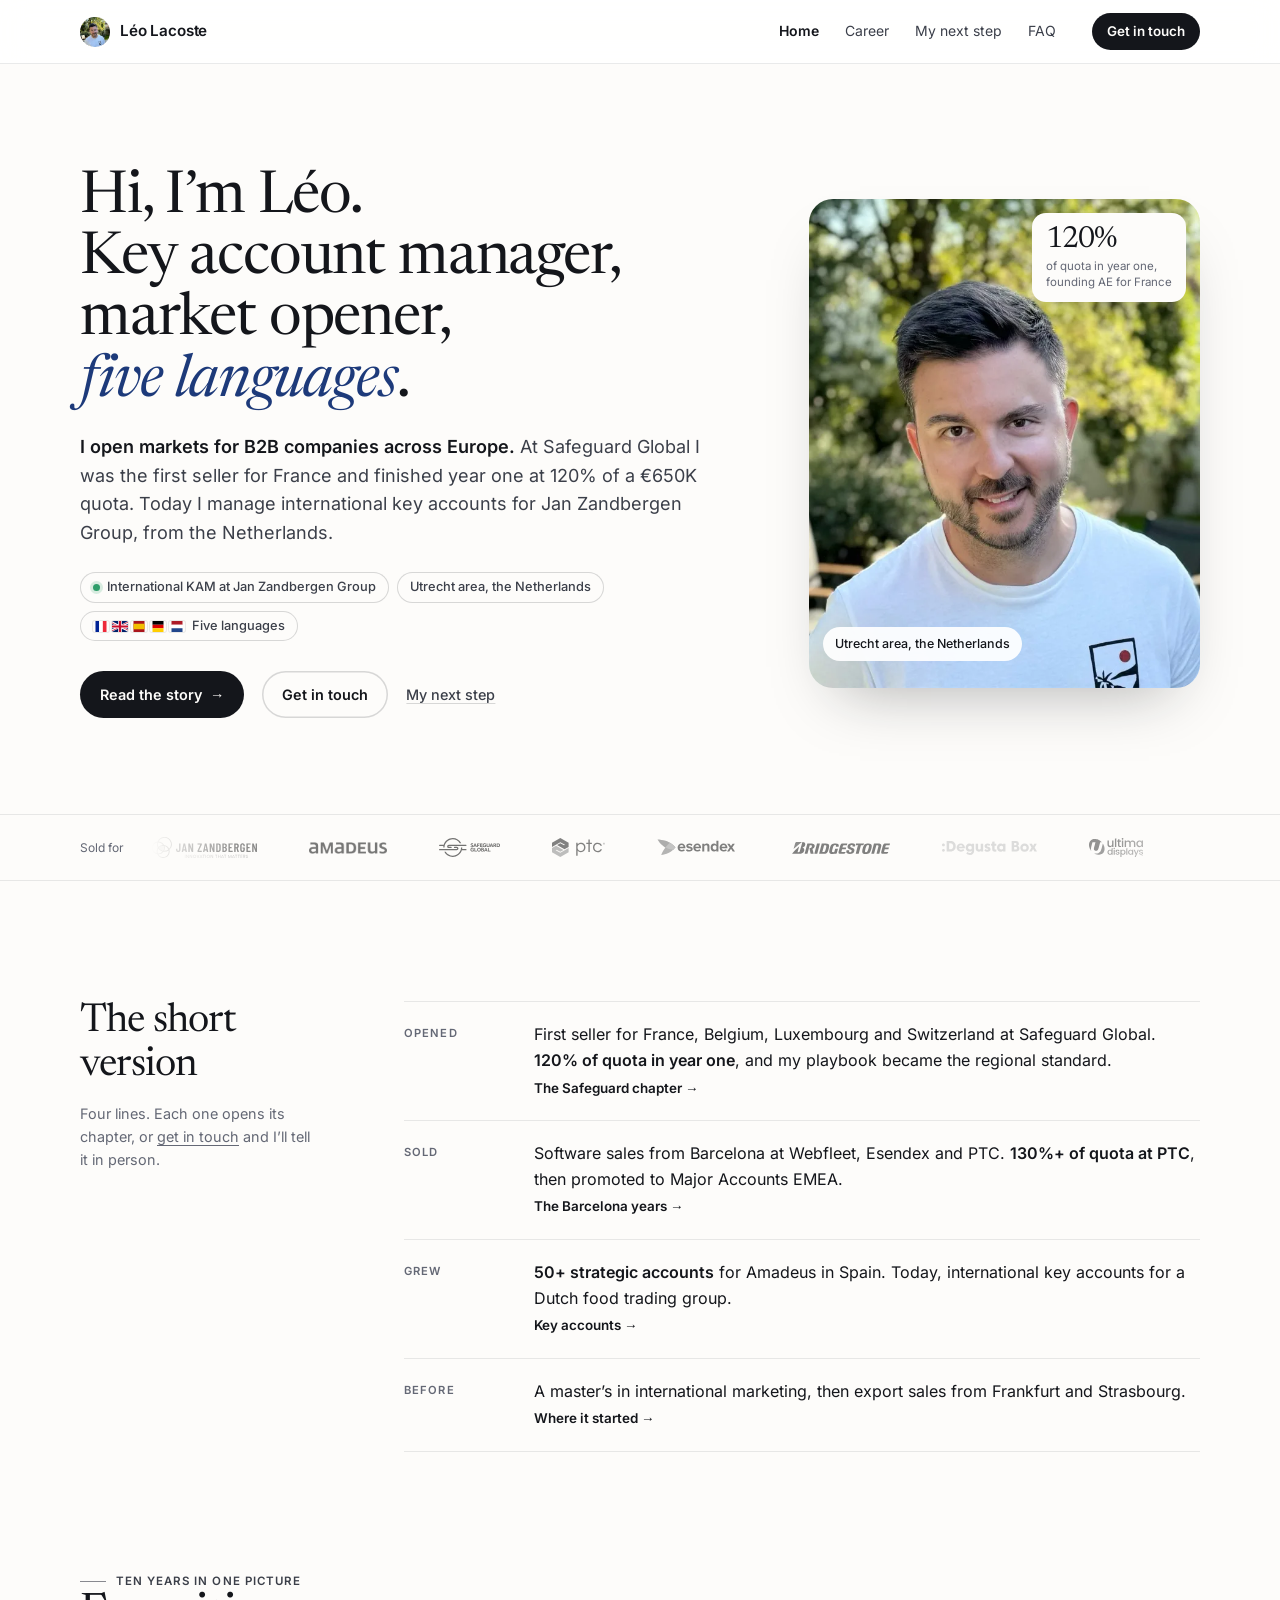
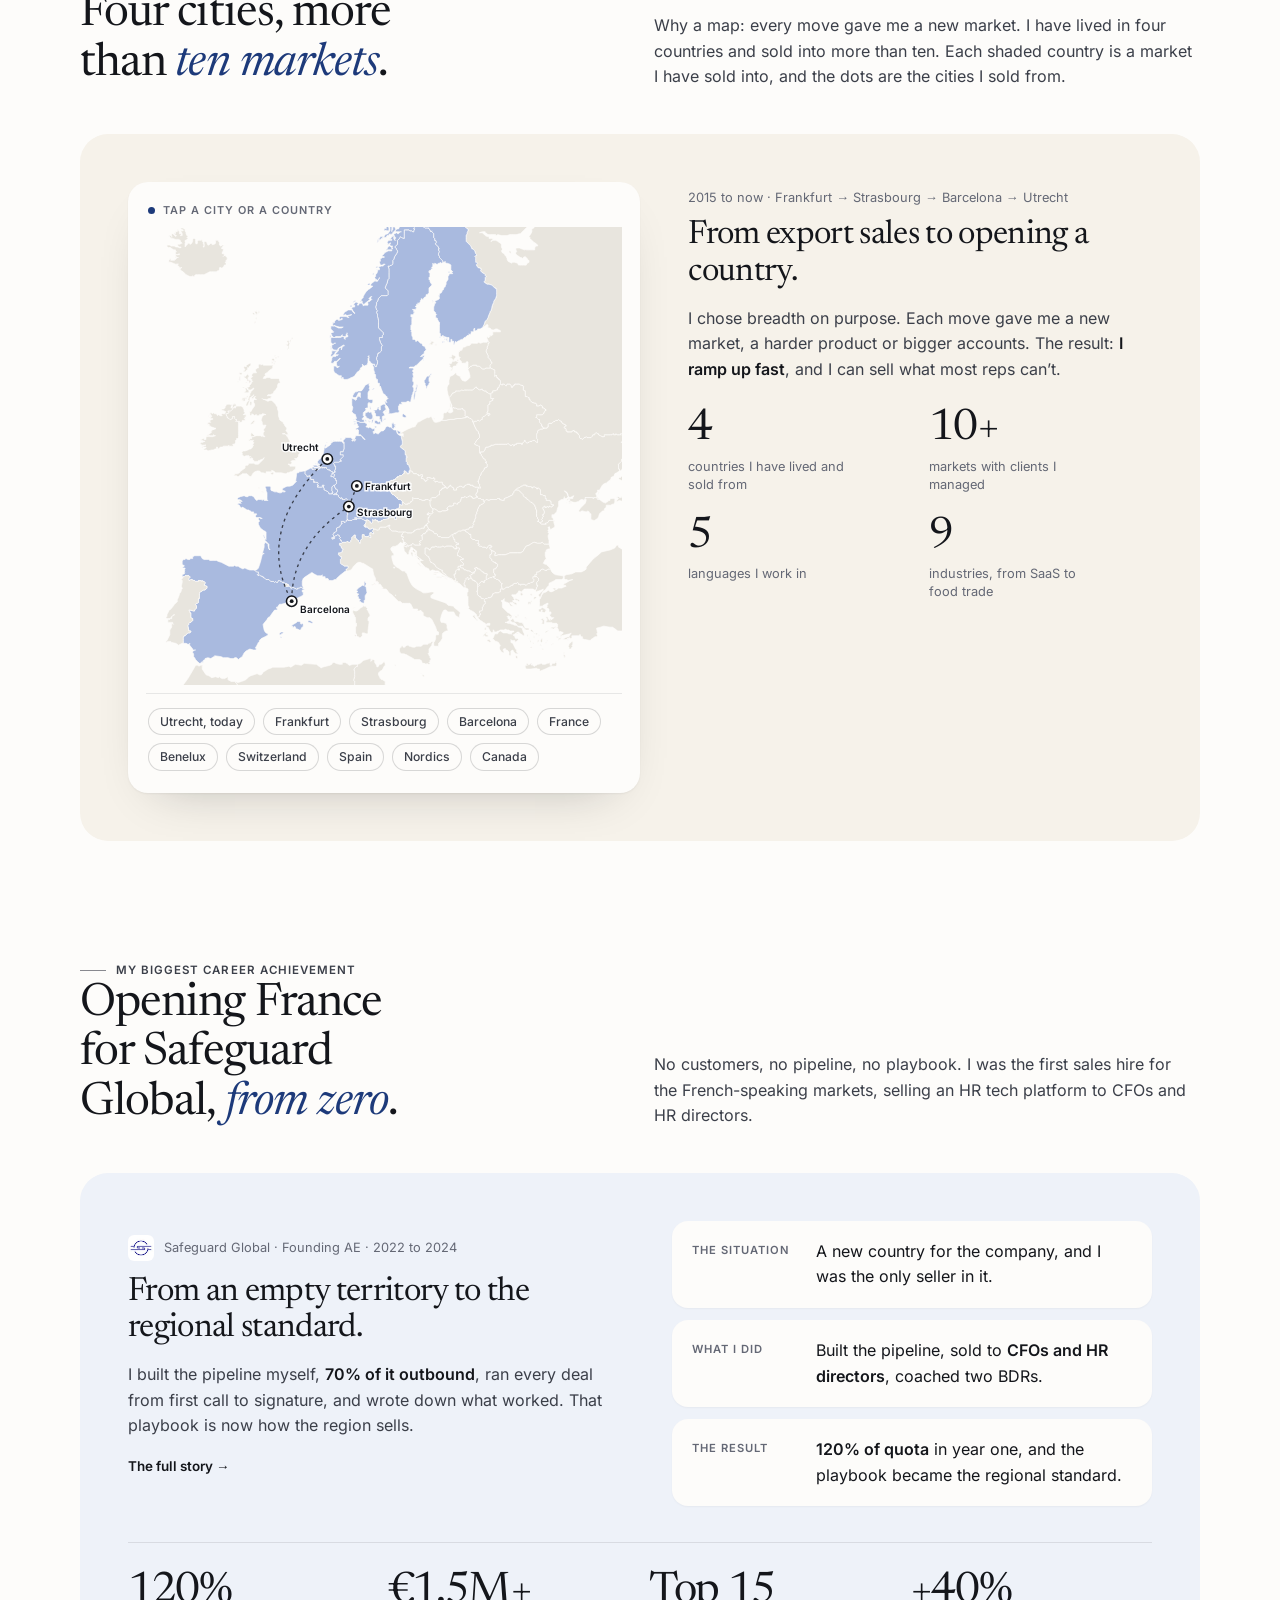
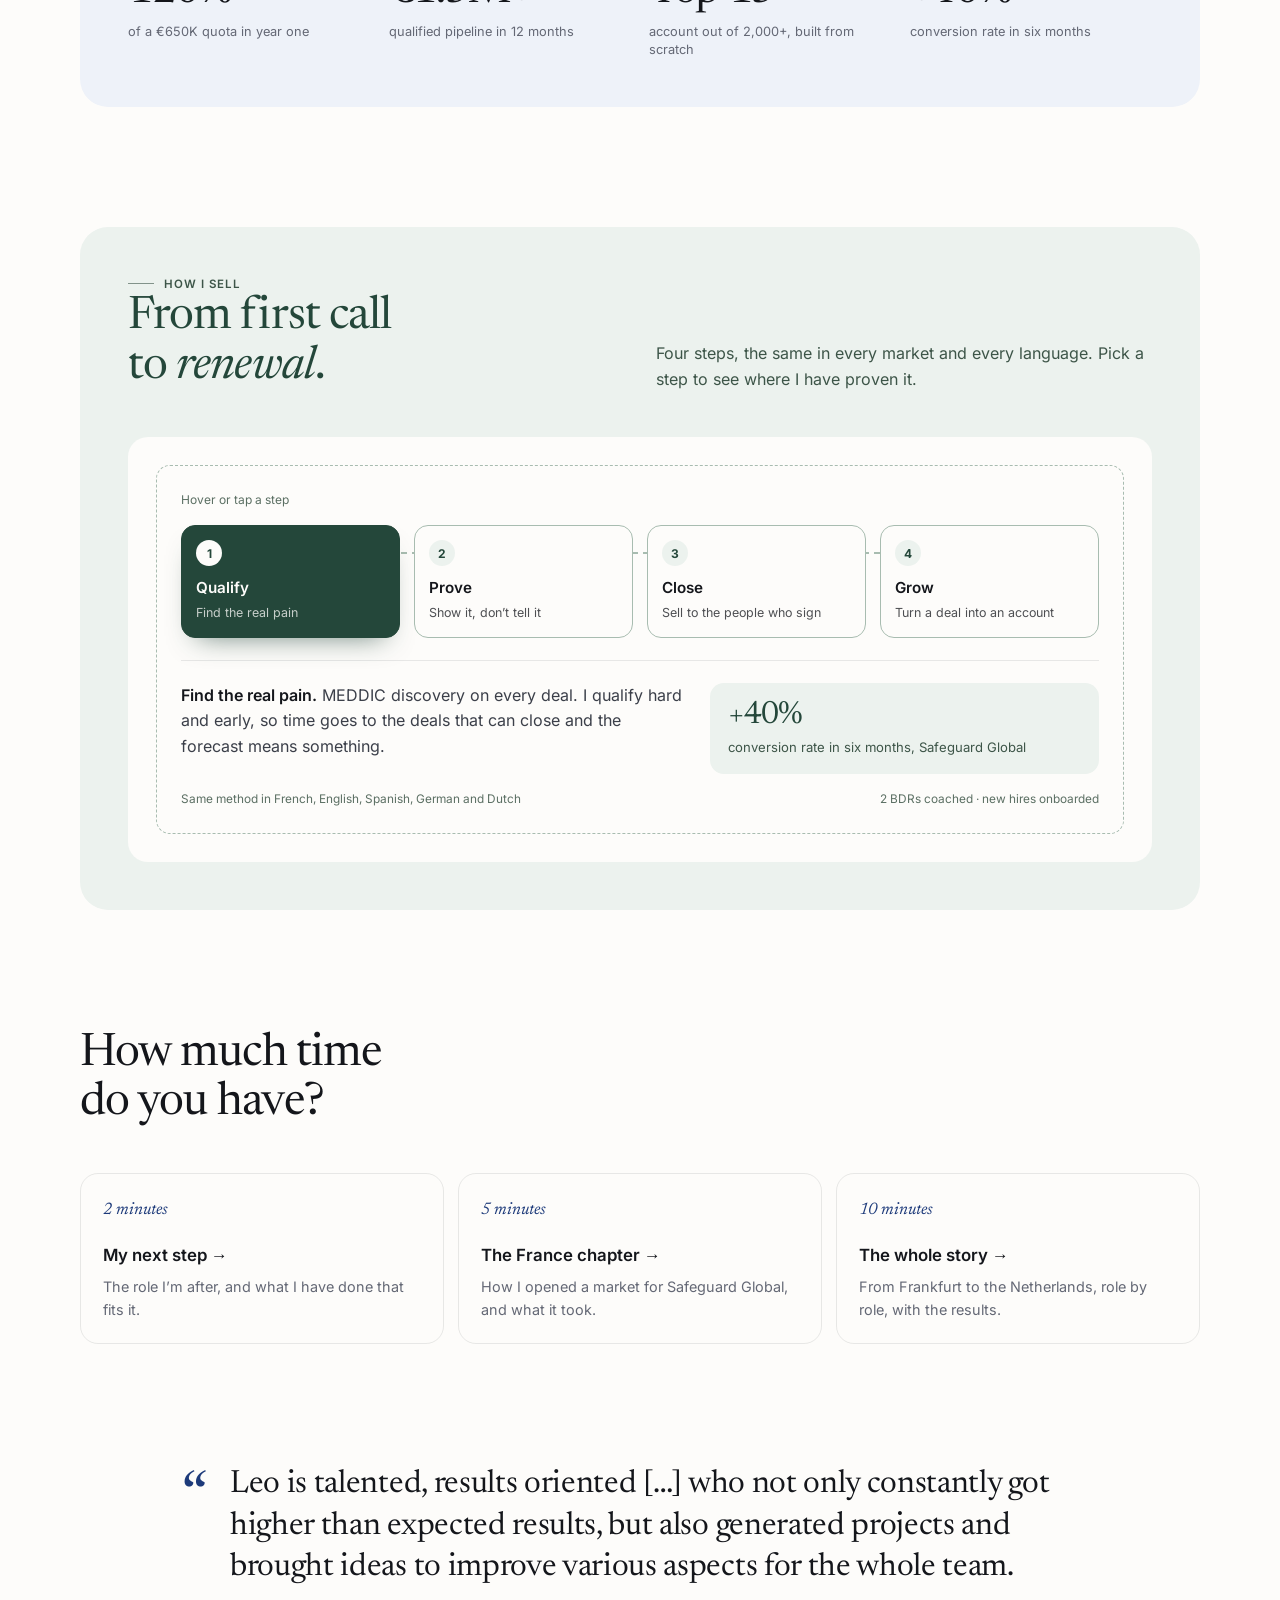
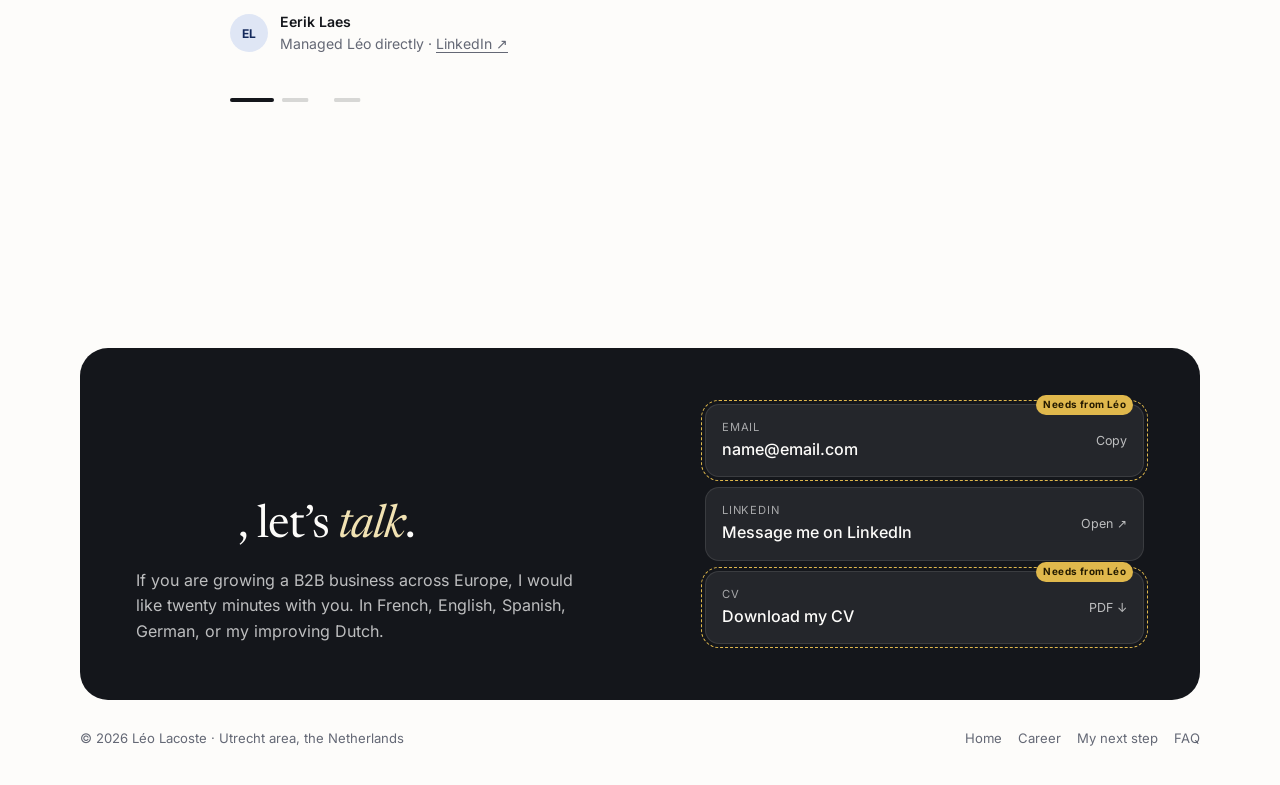
==== commit 407a6a79: "Use the new round photo for the header avatar and favicon Co-Authored-By: Claude Opus 5.5 <noreply@a" ====
--- a/index.html
+++ b/index.html
@@ -7,7 +7,7 @@
 <meta name="description" content="Léo Lacoste opens and grows B2B markets across Europe, in five languages. Founding AE for France at Safeguard Global, now international key accounts in the Netherlands.">
 <meta name="robots" content="noindex, nofollow">
 <meta name="theme-color" content="#ffffff">
-<link rel="icon" href="img/leo-small.webp">
+<link rel="icon" href="img/leo-avatar.webp">
 <link rel="preconnect" href="https://fonts.googleapis.com">
 <link rel="preconnect" href="https://fonts.gstatic.com" crossorigin>
 <link rel="stylesheet" href="https://fonts.googleapis.com/css2?family=Newsreader:ital,opsz,wght@0,6..72,400;1,6..72,400&display=swap">
@@ -17,7 +17,7 @@
 <a class="skip" href="#main">Skip to content</a>
 <header class="top">
   <div class="wrap">
-    <a class="brand" href="index.html"><img src="img/leo-small.webp" alt="" width="30" height="30"><span>Léo Lacoste</span></a>
+    <a class="brand" href="index.html"><img src="img/leo-avatar.webp" alt="" width="30" height="30"><span>Léo Lacoste</span></a>
     <nav class="nav" aria-label="Main"><a href="index.html" aria-current="page">Home</a><a href="career.html">Career</a><a href="my-next-step.html">My next step</a><a href="faq.html">FAQ</a></nav>
     <a class="btn btn-dark btn-sm" href="#contact">Get in touch</a>
   </div>
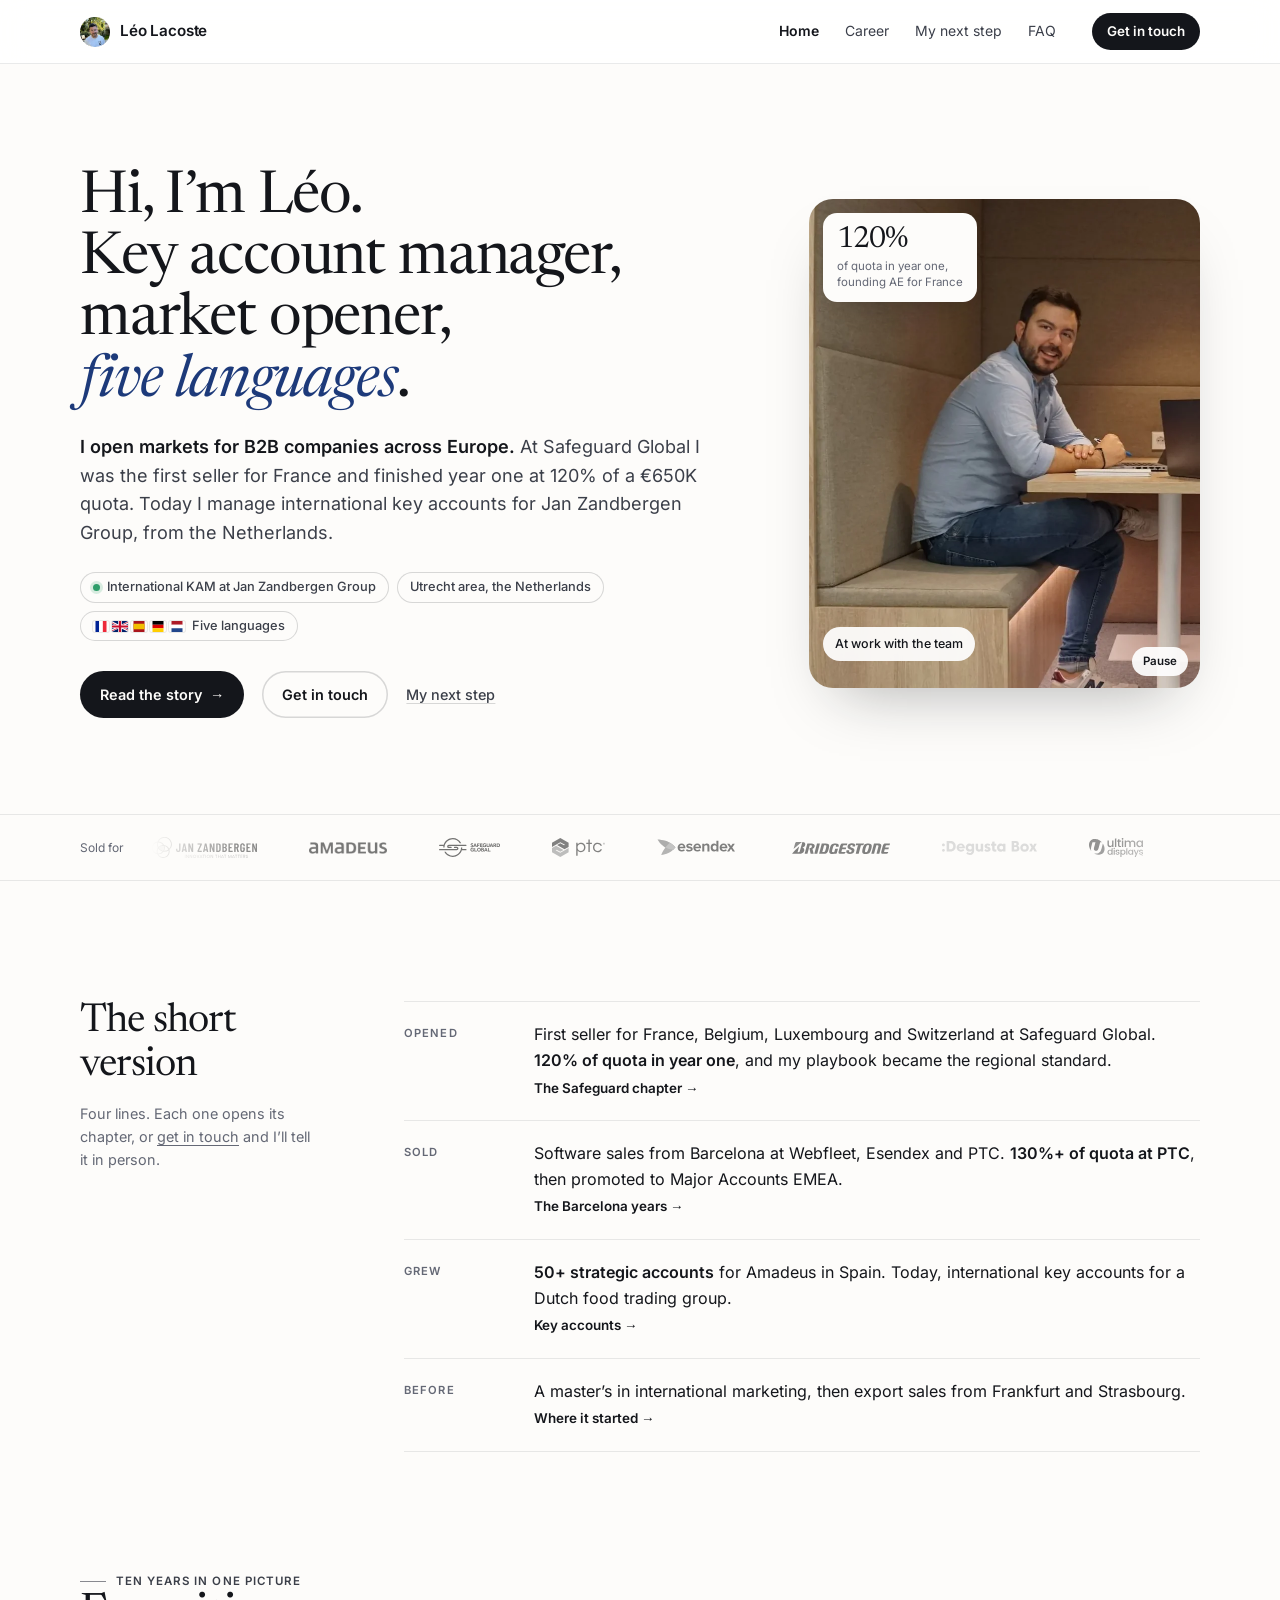
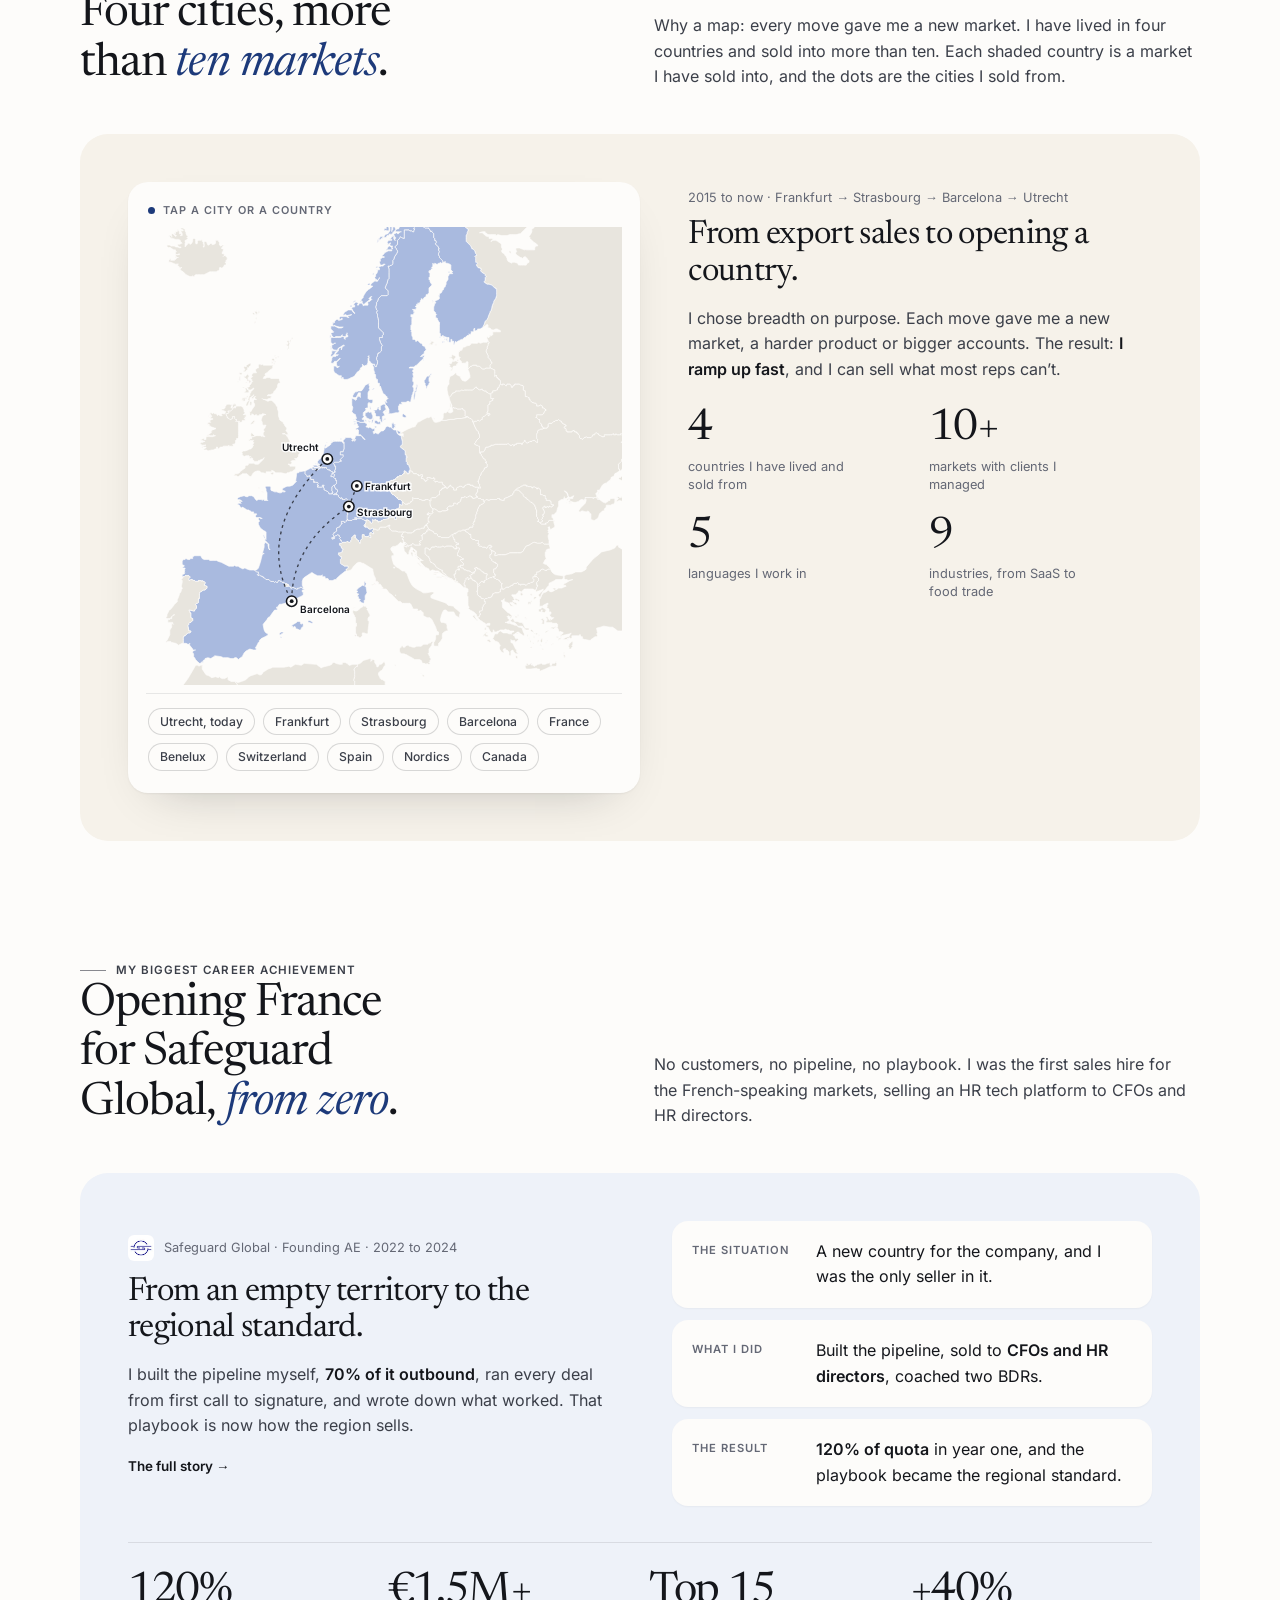
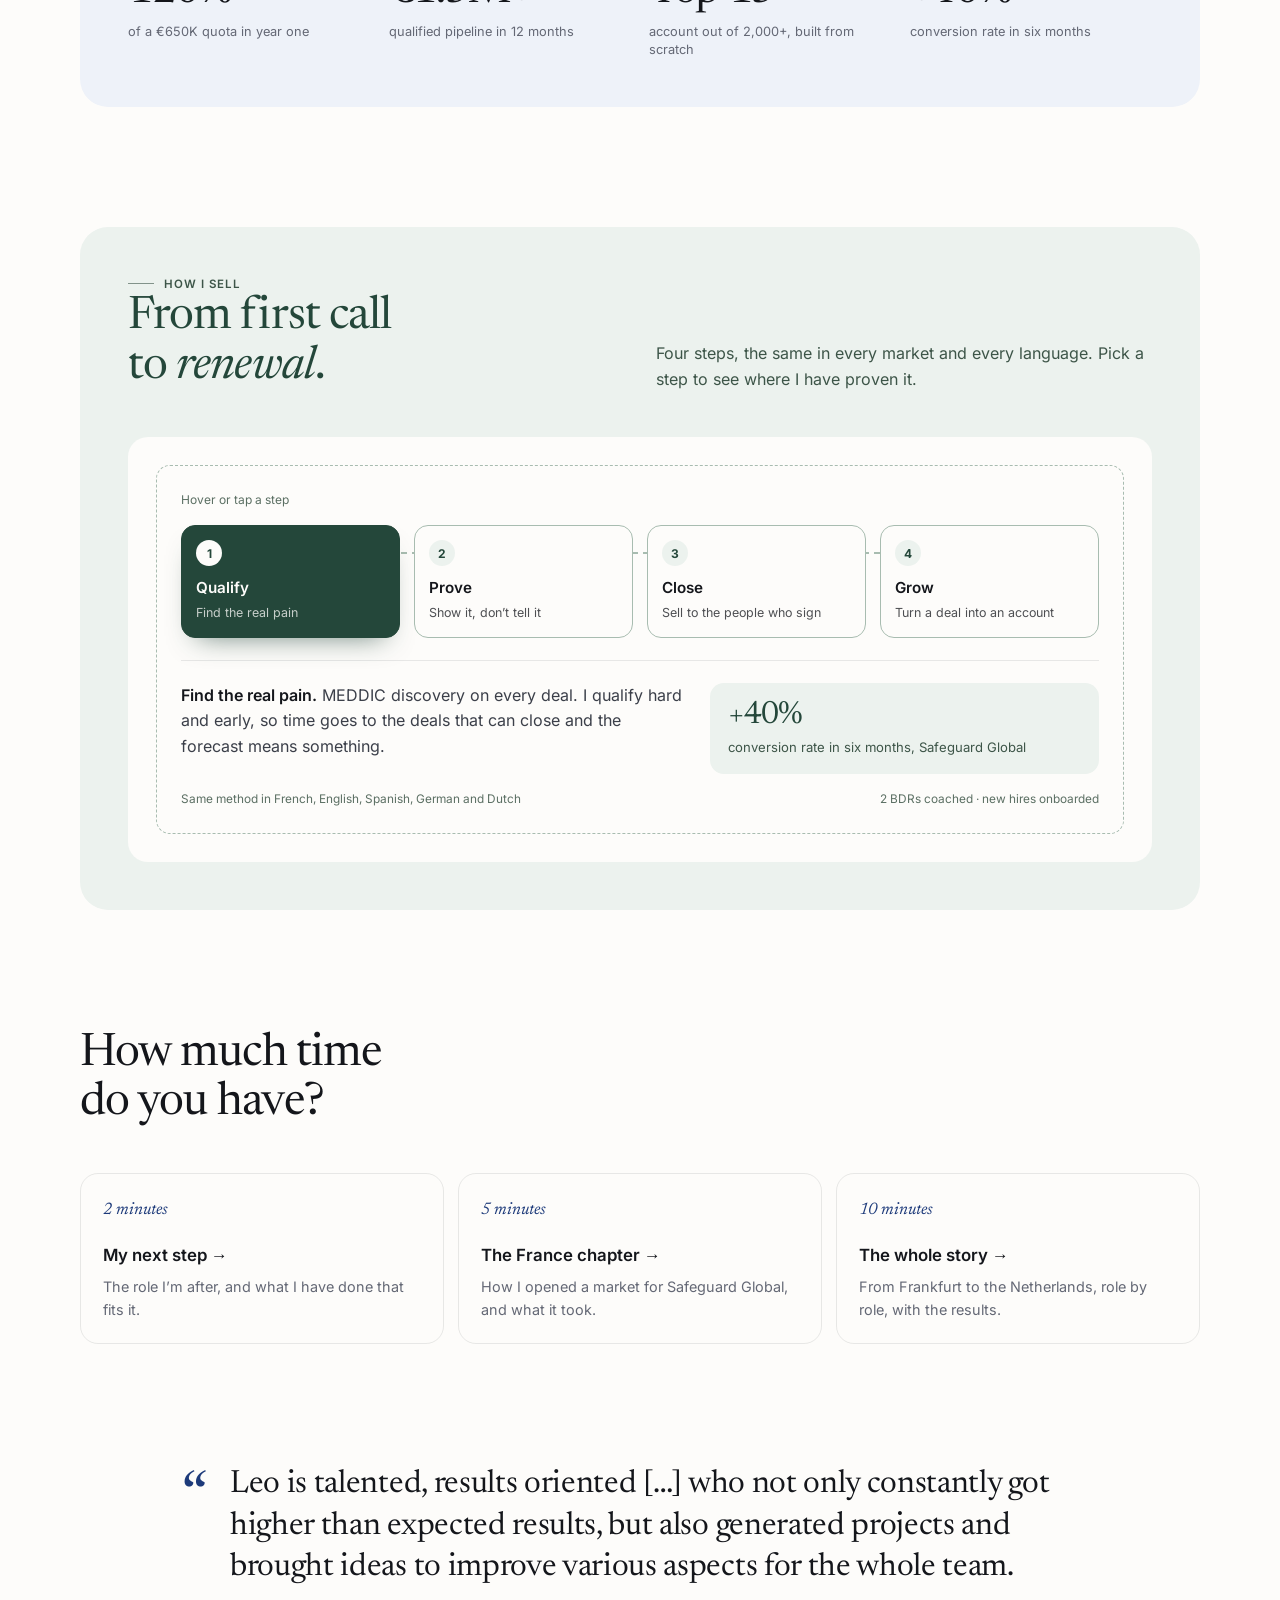
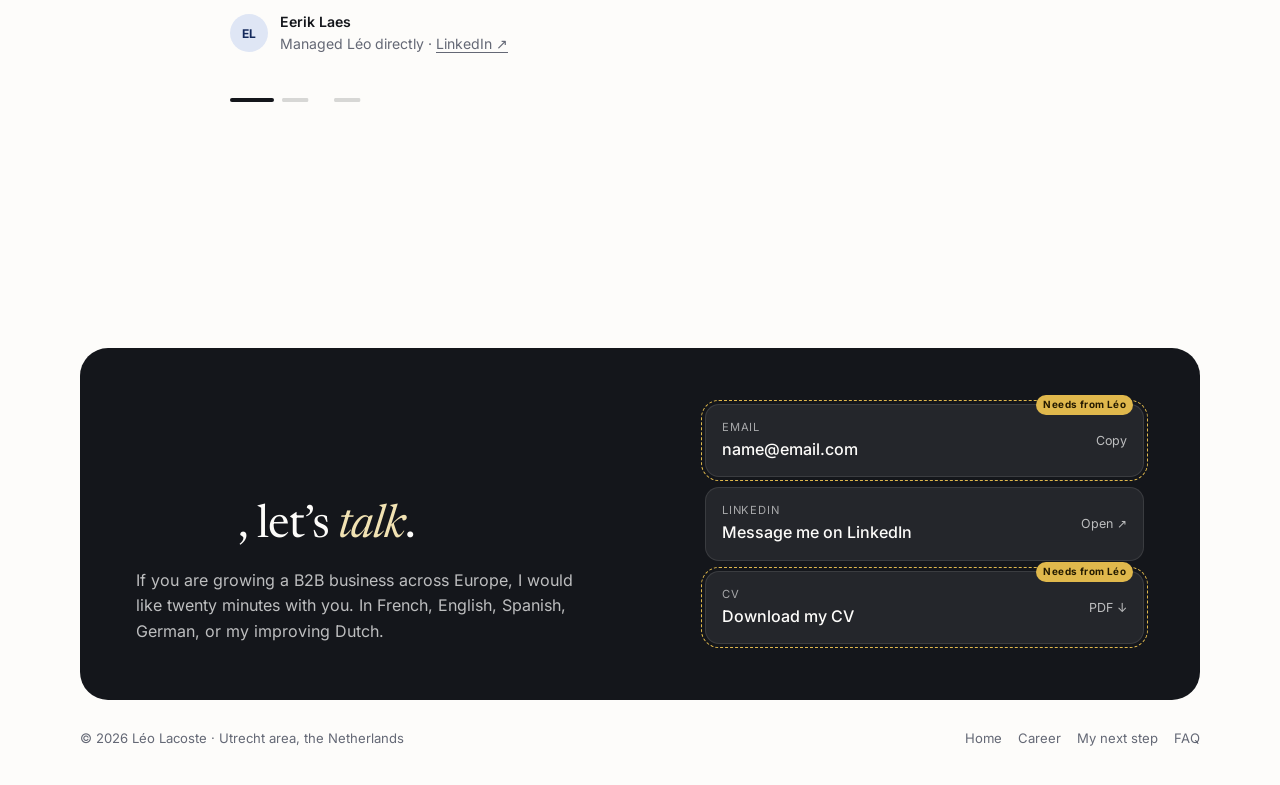
==== commit 0fa80a5e: "New hero photo, move KPI card off the face, remove v1 leftovers Co-Authored-By: Claude Opus 5.5 <nor" ====
--- a/index.html
+++ b/index.html
@@ -42,7 +42,7 @@
       </div>
     </div>
     <div class="photo" data-photos>
-      <img class="on" src="img/leo-meeting.jpg" alt="Léo Lacoste at a team meeting" width="932" height="1660" data-cap="At work with the team" style="object-position:40% 30%">
+      <img class="on" src="img/leo-meeting.webp" alt="Léo Lacoste at work, smiling at a table in a meeting booth" width="780" height="975" data-cap="At work with the team">
       <img src="img/leo-portrait.webp" alt="Léo Lacoste" width="640" height="800" data-cap="Utrecht area, the Netherlands">
       <!-- More photos: add <img src="img/..." alt="" data-cap="Caption"> here. Missing files are skipped. -->
       <div class="kpi"><div class="num">120%</div><span>of quota in year one,<br>founding AE for France</span></div>
--- a/assets/style.css
+++ b/assets/style.css
@@ -152,7 +152,7 @@
 .photo img[hidden] { display: none; }
 .photo .cap { position: absolute; left: 14px; bottom: 14px; display: inline-flex; align-items: center; gap: 8px; padding: 7px 12px; border-radius: 99px; background: var(--white-a92); backdrop-filter: blur(8px); font-size: .78rem; font-weight: 500; }
 .photo .pause { position: absolute; right: 12px; bottom: 12px; border: 0; padding: 5px 11px; border-radius: 99px; background: var(--white-a92); font-size: .72rem; font-weight: 600; cursor: pointer; }
-.photo .kpi { position: absolute; right: 14px; top: 14px; background: var(--white); border-radius: 14px; padding: 12px 14px; box-shadow: 0 12px 30px -14px var(--ink-a45); }
+.photo .kpi { position: absolute; left: 14px; top: 14px; background: var(--white); border-radius: 14px; padding: 12px 14px; box-shadow: 0 12px 30px -14px var(--ink-a45); }
 .photo .kpi .num { font-size: 1.9rem; }
 .photo .kpi span { display: block; font-size: .72rem; color: var(--muted); margin-top: 4px; line-height: 1.35; }
 
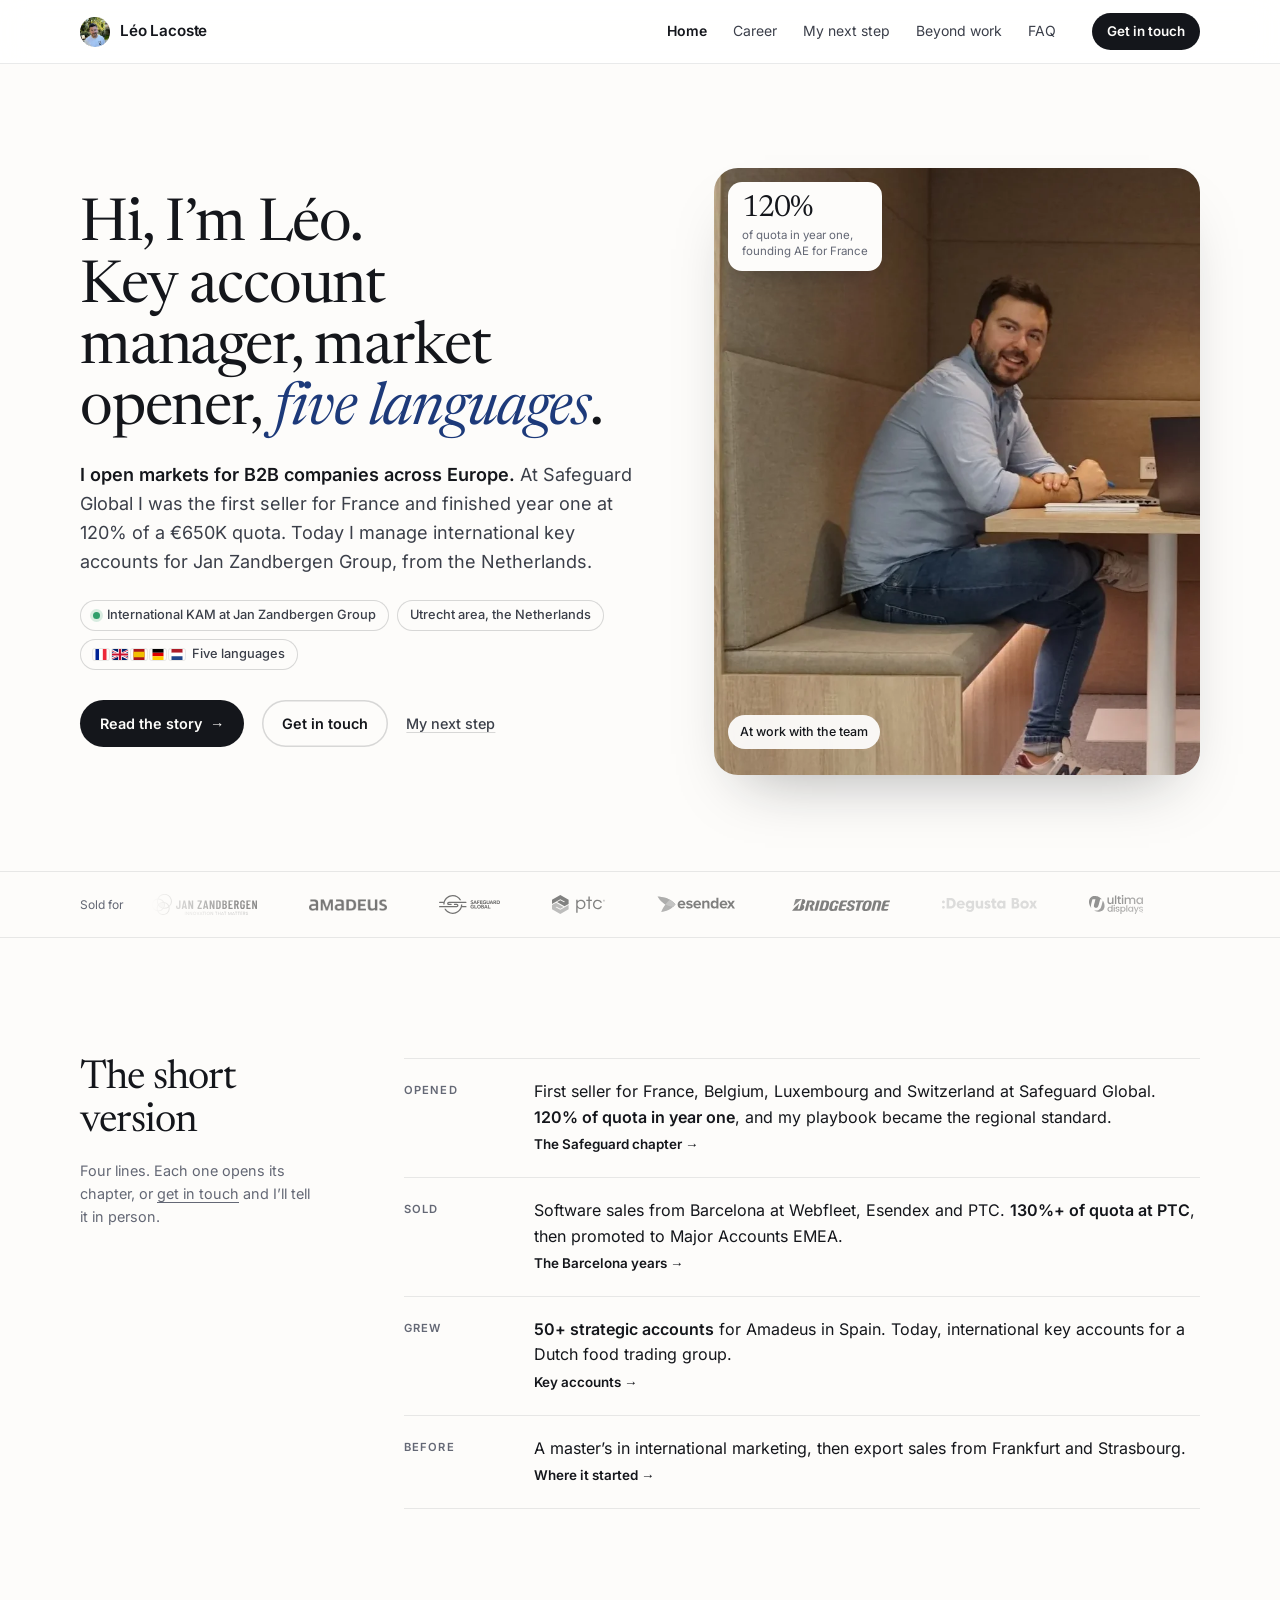
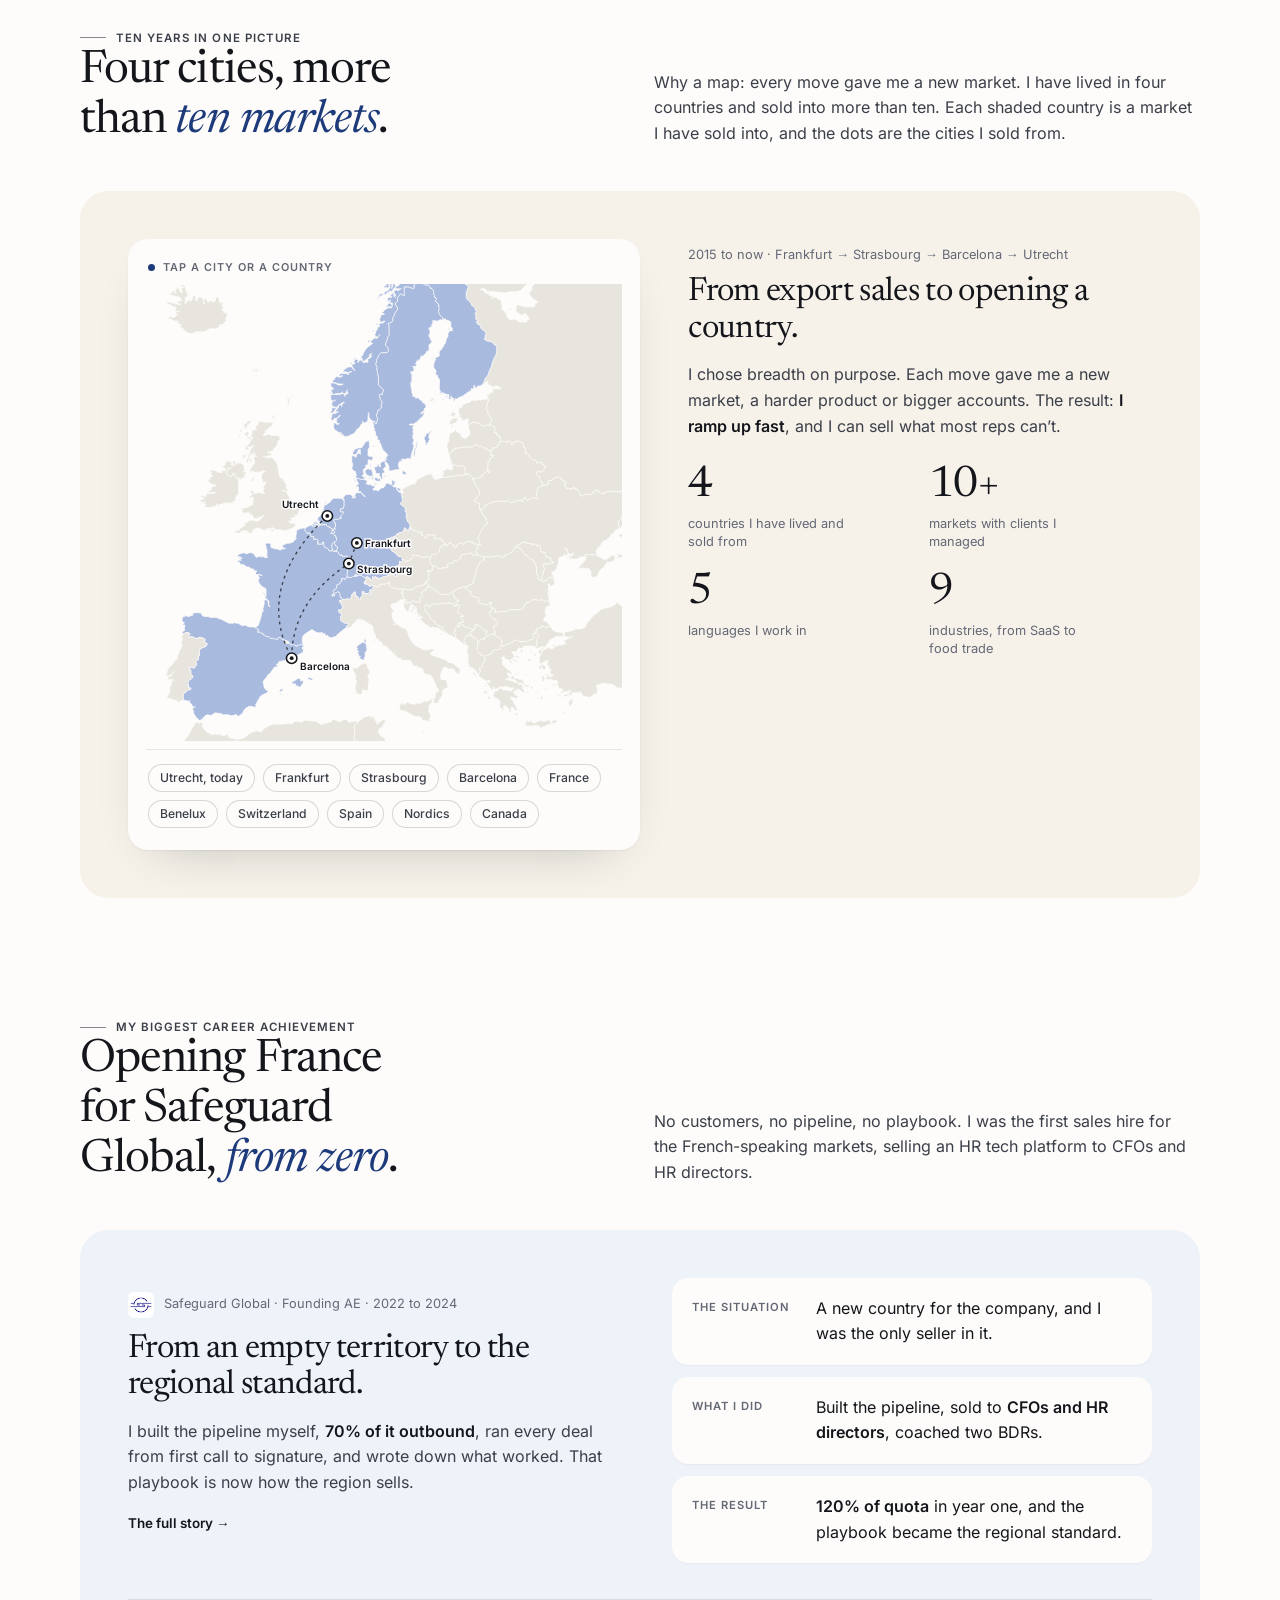
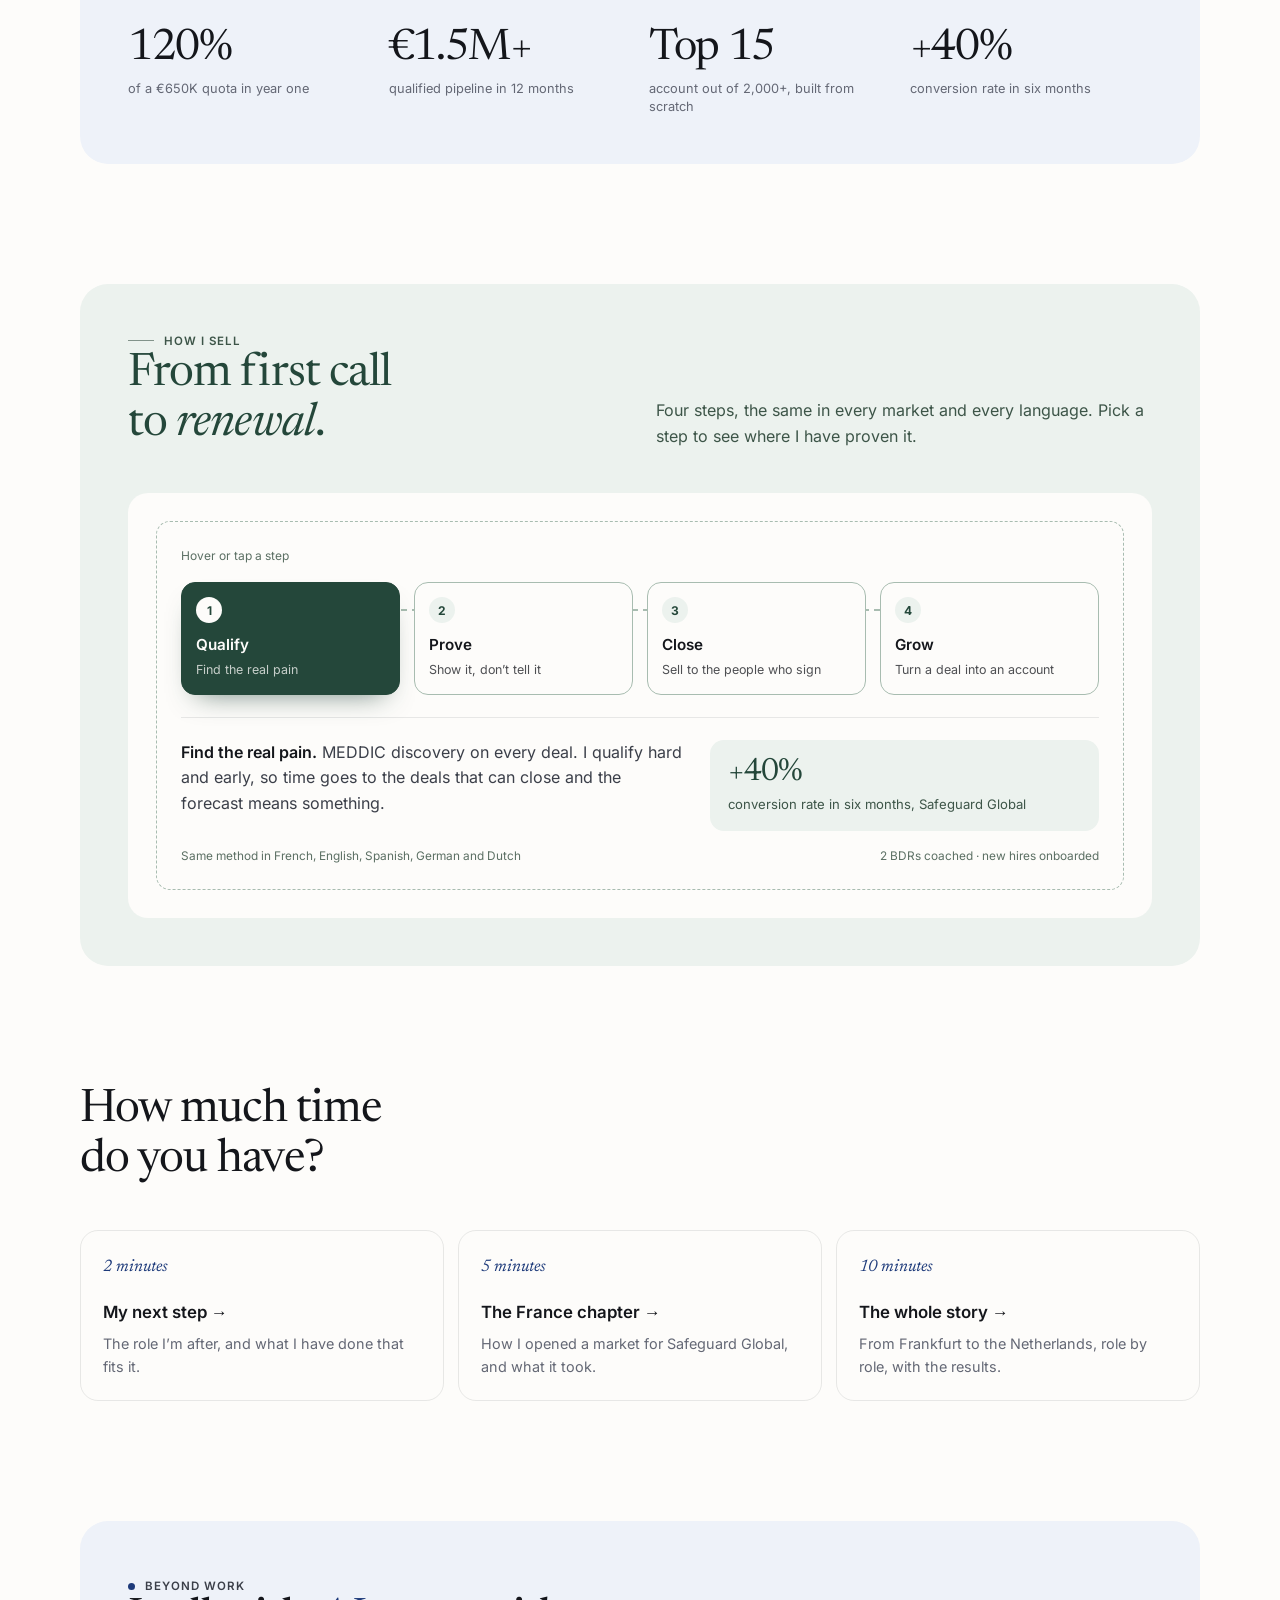
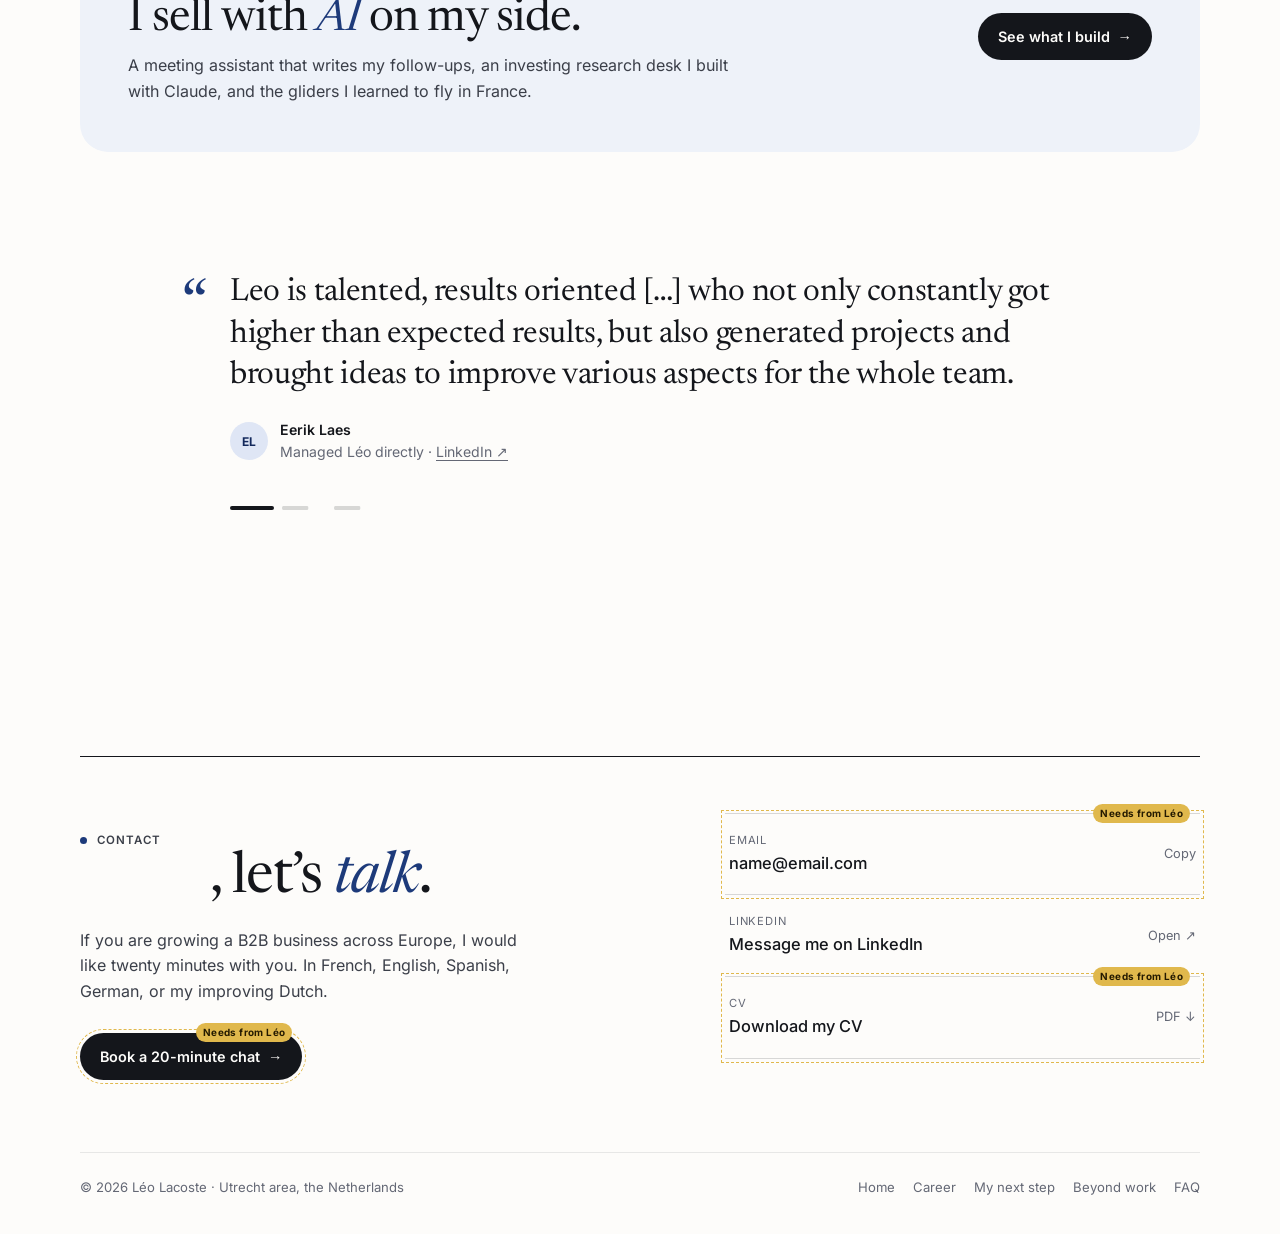
==== commit 5b421068: "Light contact footer with Book a chat, paper sheet with clip on My next step, Beyond work page, bigg" ====
--- a/index.html
+++ b/index.html
@@ -18,7 +18,7 @@
 <header class="top">
   <div class="wrap">
     <a class="brand" href="index.html"><img src="img/leo-avatar.webp" alt="" width="30" height="30"><span>Léo Lacoste</span></a>
-    <nav class="nav" aria-label="Main"><a href="index.html" aria-current="page">Home</a><a href="career.html">Career</a><a href="my-next-step.html">My next step</a><a href="faq.html">FAQ</a></nav>
+    <nav class="nav" aria-label="Main"><a href="index.html" aria-current="page">Home</a><a href="career.html">Career</a><a href="my-next-step.html">My next step</a><a href="beyond-work.html">Beyond work</a><a href="faq.html">FAQ</a></nav>
     <a class="btn btn-dark btn-sm" href="#contact">Get in touch</a>
   </div>
 </header>
@@ -47,7 +47,6 @@
       <!-- More photos: add <img src="img/..." alt="" data-cap="Caption"> here. Missing files are skipped. -->
       <div class="kpi"><div class="num">120%</div><span>of quota in year one,<br>founding AE for France</span></div>
       <p class="cap"><span>Utrecht area, the Netherlands</span></p>
-      <button class="pause" type="button" hidden>Pause</button>
     </div>
   </div>
 </section>
@@ -165,6 +164,19 @@
   </div>
 </section>
 
+<section class="sec" style="padding-top:0" aria-labelledby="ai-teaser-h">
+  <div class="wrap">
+    <div class="panel t-blue ai-teaser rv">
+      <div>
+        <p class="over dot">Beyond work</p>
+        <h2 id="ai-teaser-h">I sell with <em>AI</em> on my side.</h2>
+        <p>A meeting assistant that writes my follow-ups, an investing research desk I built with Claude, and the gliders I learned to fly in France.</p>
+      </div>
+      <a class="btn btn-dark" href="beyond-work.html">See what I build <span class="ar">→</span></a>
+    </div>
+  </div>
+</section>
+
 <section class="sec" style="padding-top:0" aria-label="What people say">
   <div class="wrap">
     <div class="quotes" data-quotes>
@@ -181,8 +193,10 @@
   <div class="wrap">
     <div class="cbox rv">
       <div>
+        <p class="over dot">Contact</p>
         <h2 id="contact-h"><span class="greet" data-greet>Hello</span>, let’s <em>talk</em>.</h2>
         <p>If you are growing a B2B business across Europe, I would like twenty minutes with you. In French, English, Spanish, German, or my improving Dutch.</p>
+        <a class="btn btn-dark book todo" href="#contact" data-book>Book a 20-minute chat <span class="ar">→</span><span class="todo-tag">Needs from Léo</span></a>
       </div>
       <div class="reach">
         <button class="ch todo" type="button" data-copy aria-label="Copy email address"><span><small>Email</small><b>name@email.com</b></span><em>Copy</em><span class="todo-tag">Needs from Léo</span></button>
@@ -190,7 +204,7 @@
         <a class="ch todo" href="cv-leo-lacoste.pdf" download><span><small>CV</small><b>Download my CV</b></span><em>PDF ↓</em><span class="todo-tag">Needs from Léo</span></a>
       </div>
     </div>
-    <div class="foot"><span>© 2026 Léo Lacoste · Utrecht area, the Netherlands</span><nav aria-label="Footer"><a href="index.html">Home</a><a href="career.html">Career</a><a href="my-next-step.html">My next step</a><a href="faq.html">FAQ</a></nav></div>
+    <div class="foot"><span>© <span data-year>2026</span> Léo Lacoste · Utrecht area, the Netherlands</span><nav aria-label="Footer"><a href="index.html">Home</a><a href="career.html">Career</a><a href="my-next-step.html">My next step</a><a href="beyond-work.html">Beyond work</a><a href="faq.html">FAQ</a></nav></div>
   </div>
 </section>
 </main>
--- a/assets/style.css
+++ b/assets/style.css
@@ -1,4 +1,4 @@
-/* Hallmark · custom direction (by request) · nav: wordmark, four tabs and one action · footer: a dark contact card over a link row · hero: split, headline left and photo right · (by request: modelled on the reference portfolio the client chose) · genre editorial · signature: the Europe map of markets sold into
+/* Hallmark · custom direction (by request) · nav: wordmark, four tabs and one action · footer: a light contact block over a link row · hero: split, headline left and photo right · (by request: modelled on the reference portfolio the client chose) · genre editorial · signature: the Europe map of markets sold into
    reference-pinned: the client asked for the reference portfolio's look, so accent italics, small uppercase section labels and arrow links stay (Floor 3, 9, 10 knowingly kept)
    critique: corporate, first-person, results-first; serif heads with one accent word, white page with tinted panels
    */
@@ -140,7 +140,7 @@
 
 /* ---------- Hero ---------- */
 .hero { padding: clamp(48px, 9vw, 104px) 0 clamp(56px, 8vw, 96px); }
-.hero .wrap { display: grid; grid-template-columns: minmax(0, 1.25fr) minmax(0, .75fr); gap: clamp(32px, 6vw, 80px); align-items: center; }
+.hero .wrap { display: grid; grid-template-columns: minmax(0, 1.08fr) minmax(0, .92fr); gap: clamp(32px, 5vw, 64px); align-items: center; }
 .hero h1 { font-size: clamp(2.4rem, 4.6vw, 3.7rem); }
 .hero h1 .hi { display: block; }
 .hero .lead { margin-top: 20px; }
@@ -151,7 +151,6 @@
 .photo img.on { opacity: 1; transform: scale(1); }
 .photo img[hidden] { display: none; }
 .photo .cap { position: absolute; left: 14px; bottom: 14px; display: inline-flex; align-items: center; gap: 8px; padding: 7px 12px; border-radius: 99px; background: var(--white-a92); backdrop-filter: blur(8px); font-size: .78rem; font-weight: 500; }
-.photo .pause { position: absolute; right: 12px; bottom: 12px; border: 0; padding: 5px 11px; border-radius: 99px; background: var(--white-a92); font-size: .72rem; font-weight: 600; cursor: pointer; }
 .photo .kpi { position: absolute; left: 14px; top: 14px; background: var(--white); border-radius: 14px; padding: 12px 14px; box-shadow: 0 12px 30px -14px var(--ink-a45); }
 .photo .kpi .num { font-size: 1.9rem; }
 .photo .kpi span { display: block; font-size: .72rem; color: var(--muted); margin-top: 4px; line-height: 1.35; }
@@ -273,25 +272,26 @@
 .qnav button::before { content: ""; position: absolute; left: 0; right: 0; top: 14px; height: 4px; border-radius: 4px; background: var(--line-2); transform: scaleX(.6); transform-origin: left; transition: background-color .25s, transform .3s var(--ease); }
 .qnav button[aria-pressed="true"]::before { background: var(--ink); transform: none; }
 
-/* ---------- Contact ---------- */
+/* ---------- Contact (light, by request) ---------- */
 .contact { padding: clamp(64px, 9vw, 112px) 0 0; }
-.cbox { border-radius: 28px; background: var(--ink); color: var(--white); padding: clamp(28px, 5vw, 56px); display: grid; grid-template-columns: minmax(0, 1.1fr) minmax(0, .9fr); gap: 32px; align-items: end; overflow: hidden; position: relative; }
-.cbox h2 { color: var(--white); }
-.cbox h2 em { color: var(--gold); }
-.cbox p { color: var(--white-a72); margin: 16px 0 0; max-width: 46ch; }
+.cbox { border-top: 1.5px solid var(--ink); padding: clamp(36px, 5vw, 56px) 0 clamp(40px, 6vw, 72px); display: grid; grid-template-columns: minmax(0, 1.1fr) minmax(0, .9fr); gap: clamp(28px, 5vw, 64px); align-items: start; }
+.cbox h2 { font-size: clamp(2.4rem, 5vw, 3.6rem); line-height: 1.05; }
+.cbox p { color: var(--ink-2); margin: 18px 0 0; max-width: 46ch; }
+.cbox .book { margin-top: 28px; }
 .cbox .greet { display: inline-block; transition: opacity .3s, transform .3s var(--ease); }
 .cbox .greet.out { opacity: 0; transform: translateY(-6px); }
-.reach { display: grid; gap: 10px; }
-.ch { display: flex; align-items: center; gap: 14px; padding: 14px 16px; border-radius: 14px; background: var(--white-a07); border: 1px solid var(--white-a1); color: var(--white); text-decoration: none; text-align: left; cursor: pointer; transition: background .2s, border-color .2s; width: 100%; }
-.ch:hover { background: var(--white-a12); border-color: var(--white-a22); }
-.ch small { display: block; font-size: .7rem; color: var(--white-a6); text-transform: uppercase; letter-spacing: .08em; }
-.ch b { color: var(--white); font-weight: 500; }
-.ch em { margin-left: auto; font-style: normal; font-size: .78rem; color: var(--white-a7); }
-.ch.copied em { color: var(--gold); }
+.reach { display: grid; gap: 0; border-top: 1px solid var(--line-2); }
+.ch { display: flex; align-items: center; gap: 14px; padding: 18px 4px; border: 0; border-bottom: 1px solid var(--line-2); background: none; color: var(--ink); text-decoration: none; text-align: left; cursor: pointer; width: 100%; font: inherit; transition: padding .3s var(--ease), background .2s; }
+.ch:hover { padding-left: 12px; background: linear-gradient(90deg, var(--tint-sand), transparent 70%); }
+.ch small { display: block; font-size: .7rem; color: var(--muted); text-transform: uppercase; letter-spacing: .08em; }
+.ch b { color: var(--ink); font-weight: 500; font-size: 1.02rem; }
+.ch em { margin-left: auto; font-style: normal; font-size: .8rem; color: var(--muted); }
+.ch:hover em { color: var(--navy); }
+.ch.copied em { color: var(--live); }
 .todo { outline: 1.5px dashed var(--todo); outline-offset: 3px; position: relative; }
-.todo-tag { position: absolute; right: 10px; top: -10px; background: var(--todo); color: var(--todo-ink); font-size: .62rem; font-weight: 700; letter-spacing: .04em; padding: 2px 7px; border-radius: 99px; }
-.foot { display: flex; flex-wrap: wrap; justify-content: space-between; gap: 12px; padding: 28px 0 36px; font-size: .82rem; color: var(--muted); }
-.foot nav { display: flex; gap: 16px; }
+.todo-tag { position: absolute; right: 10px; top: -10px; background: var(--todo); color: var(--todo-ink); font-size: .62rem; font-weight: 700; letter-spacing: .04em; padding: 2px 7px; border-radius: 99px; line-height: 1.5; }
+.foot { display: flex; flex-wrap: wrap; justify-content: space-between; gap: 12px 24px; padding: 24px 0 36px; border-top: 1px solid var(--line); font-size: .82rem; color: var(--muted); }
+.foot nav { display: flex; flex-wrap: wrap; gap: 6px 18px; }
 .foot a { text-decoration: none; } .foot a:hover { color: var(--ink); }
 
 /* ---------- Career ---------- */
@@ -386,14 +386,14 @@
 .langs em { font-style: normal; font-size: .78rem; color: var(--muted); min-width: 120px; text-align: right; }
 
 /* ---------- Next step ---------- */
-.ask { position: relative; margin-top: 40px; border: 1px solid var(--line); border-radius: 18px; padding: clamp(20px, 4vw, 40px); box-shadow: 0 30px 60px -40px var(--ink-a35); background: var(--white); }
+.ask { position: relative; margin-top: 56px; border: 1px solid var(--line); border-radius: 6px; padding: clamp(20px, 4vw, 40px); box-shadow: 0 30px 60px -40px var(--ink-a35); background: var(--white); }
 .ask-head { display: flex; justify-content: space-between; gap: 12px; padding-bottom: 14px; border-bottom: 1.5px solid var(--ink); font-size: .85rem; }
 .ask-head b { font-size: .95rem; }
 .ask-head span { color: var(--muted); font-size: .78rem; }
 .ask-row { display: grid; grid-template-columns: minmax(0, 1fr) minmax(0, 1fr); gap: clamp(20px, 4vw, 48px); padding: 26px 0; border-bottom: 1px solid var(--line); }
 .ask-row:last-child { border-bottom: 0; padding-bottom: 4px; }
-.ask-row .q { margin: 0; font-size: 1.1rem; line-height: 1.5; }
-.ask-row mark { background: linear-gradient(transparent 12%, var(--gold) 12%, var(--gold) 88%, transparent 88%); color: inherit; padding: 0 3px; transition: background-size .6s var(--ease); }
+.ask-row .q { margin: 0; font-family: var(--serif); font-size: clamp(1.35rem, 2.3vw, 1.7rem); line-height: 1.35; letter-spacing: -.01em; }
+.ask-row mark { background: linear-gradient(transparent 38%, var(--gold) 38%, var(--gold) 92%, transparent 92%); color: inherit; padding: 0 4px; margin: 0 -2px; -webkit-box-decoration-break: clone; box-decoration-break: clone; transition: background-size .6s var(--ease); }
 .ask-row .a { position: relative; padding-left: 26px; }
 .ask-row .a::before { content: "←"; position: absolute; left: 0; top: 0; color: var(--muted); }
 .ask-row .a b { display: block; font-size: .95rem; }
@@ -421,6 +421,42 @@
 .press:hover { border-color: var(--ink); }
 .press small { font-size: .7rem; color: var(--muted); text-transform: uppercase; letter-spacing: .08em; }
 
+.ask::before { content: ""; position: absolute; inset: 10px -8px -10px 8px; z-index: -1; background: var(--white); border: 1px solid var(--line); border-radius: 6px; transform: rotate(1.2deg); box-shadow: 0 20px 40px -30px var(--ink-a35); }
+.ask .clip { position: absolute; top: -34px; left: clamp(24px, 6vw, 64px); width: 30px; height: 84px; transform: rotate(-6deg); filter: drop-shadow(1px 2px 1.5px var(--ink-a3)); pointer-events: none; }
+.ask-head { padding-left: clamp(40px, 6vw, 72px); }
+
+/* ---------- Beyond work ---------- */
+.ai-grid { display: grid; grid-template-columns: repeat(2, minmax(0, 1fr)); gap: 20px; margin-top: 36px; }
+.ai-card { border: 1px solid var(--line); border-radius: var(--r-lg); padding: clamp(22px, 3.5vw, 36px); background: var(--white); display: flex; flex-direction: column; gap: 14px; }
+.ai-card .tag { align-self: flex-start; font-size: .7rem; font-weight: 600; letter-spacing: .08em; text-transform: uppercase; padding: 4px 10px; border-radius: 99px; background: var(--navy-soft); color: var(--navy-ink); }
+.ai-card .tag.off { background: var(--tint-sage); color: var(--sage-ink); }
+.ai-card h3 { font-family: var(--serif); font-weight: 400; font-size: clamp(1.5rem, 2.6vw, 1.9rem); line-height: 1.15; margin: 0; }
+.ai-card p { margin: 0; color: var(--ink-2); }
+.pipe { list-style: none; margin: 6px 0 0; padding: 0; display: flex; flex-wrap: wrap; align-items: center; gap: 8px 6px; font-size: .8rem; }
+.pipe li { display: inline-flex; align-items: center; }
+.pipe li + li::before { content: "→"; margin-right: 6px; color: var(--muted); }
+.pipe span { padding: 6px 11px; border-radius: 99px; background: var(--surface); color: var(--ink-2); }
+.pipe li:last-child span { background: var(--ink); color: var(--white); }
+.ai-card .note { font-size: .82rem; color: var(--muted); border-top: 1px solid var(--line); padding-top: 14px; margin-top: auto; }
+.hob { display: grid; grid-template-columns: minmax(0, 1fr) minmax(0, 1fr); gap: clamp(24px, 5vw, 64px); align-items: center; }
+.hob + .hob { margin-top: 20px; }
+.hob h3 { font-family: var(--serif); font-weight: 400; font-size: clamp(1.8rem, 3.4vw, 2.6rem); line-height: 1.1; margin: 0 0 14px; }
+.hob h3 em { font-style: italic; color: var(--navy); }
+.hob p { margin: 0 0 12px; color: var(--ink-2); }
+.hob ul { list-style: none; padding: 0; margin: 16px 0 0; display: grid; gap: 8px; font-size: .92rem; }
+.hob ul li { display: flex; gap: 10px; } .hob ul li::before { content: "—"; color: var(--muted); }
+.hob .art { aspect-ratio: 4 / 3; border-radius: var(--r-md); display: grid; place-items: center; position: relative; overflow: hidden; }
+.hob .art svg { width: 82%; height: auto; }
+.hob .art .todo-tag { top: 12px; right: 12px; }
+.ph { border: 1.5px dashed var(--todo); }
+.ph small { position: absolute; left: 14px; bottom: 12px; font-size: .75rem; color: var(--muted); }
+.glider .trail { stroke-dasharray: 4 7; animation: drift 6s linear infinite; }
+.glider .plane { animation: soar 7s var(--ease) infinite alternate; transform-origin: center; }
+@keyframes drift { to { stroke-dashoffset: -66; } }
+@keyframes soar { from { transform: translate(-6px, 4px) rotate(-2deg); } to { transform: translate(6px, -6px) rotate(1.5deg); } }
+.ai-teaser { display: grid; grid-template-columns: minmax(0, 1fr) auto; gap: 20px; align-items: center; }
+.ai-teaser p { margin: 8px 0 0; color: var(--ink-2); max-width: 60ch; }
+
 /* ---------- Reveal ---------- */
 .js .rv { opacity: 0; transform: translateY(14px); transition: opacity .8s var(--ease), transform .8s var(--ease); }
 .js .rv.in { opacity: 1; transform: none; }
@@ -429,7 +465,7 @@
 @media (max-width: 960px) {
   .hero .wrap, .mapgrid, .ach, .split, .found, .ladder, .cbox, .two { grid-template-columns: minmax(0, 1fr); }
   .split { align-items: start; gap: 16px; }
-  .photo { max-width: 460px; }
+  .photo { max-width: 540px; }
   .mapinfo { min-height: 0; }
   .statrow { grid-template-columns: repeat(2, minmax(0, 1fr)); }
   .short, .learn { grid-template-columns: minmax(0, 1fr); gap: 20px; }
@@ -451,6 +487,8 @@
   .nav a { padding: 7px 10px; }
   .time, .plan { grid-template-columns: minmax(0, 1fr); }
   .ask-row { grid-template-columns: minmax(0, 1fr); gap: 14px; }
+  .ai-grid, .hob, .ai-teaser { grid-template-columns: minmax(0, 1fr); }
+  .hob .art { order: -1; }
   .rows li { grid-template-columns: minmax(0, 1fr); gap: 6px; }
   .steps3 li { grid-template-columns: minmax(0, 1fr); gap: 4px; }
   .logos p { display: none; }
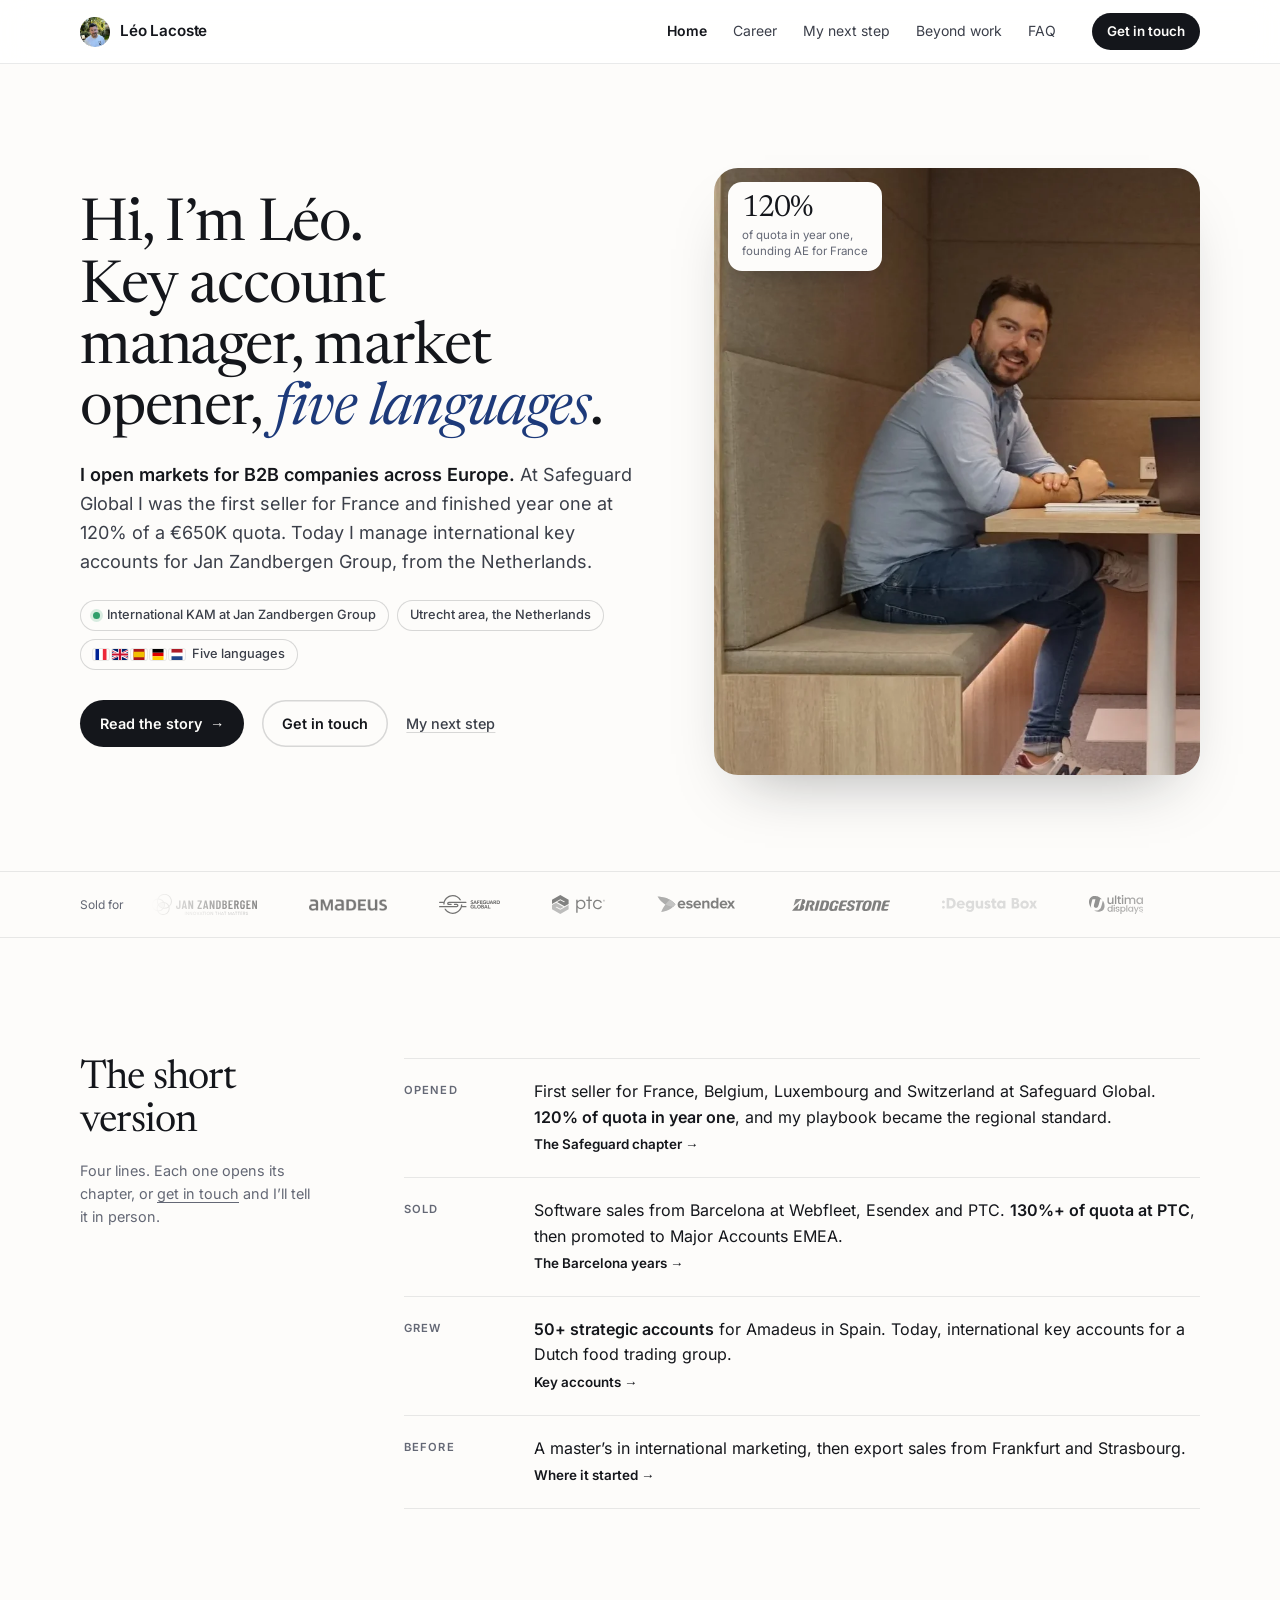
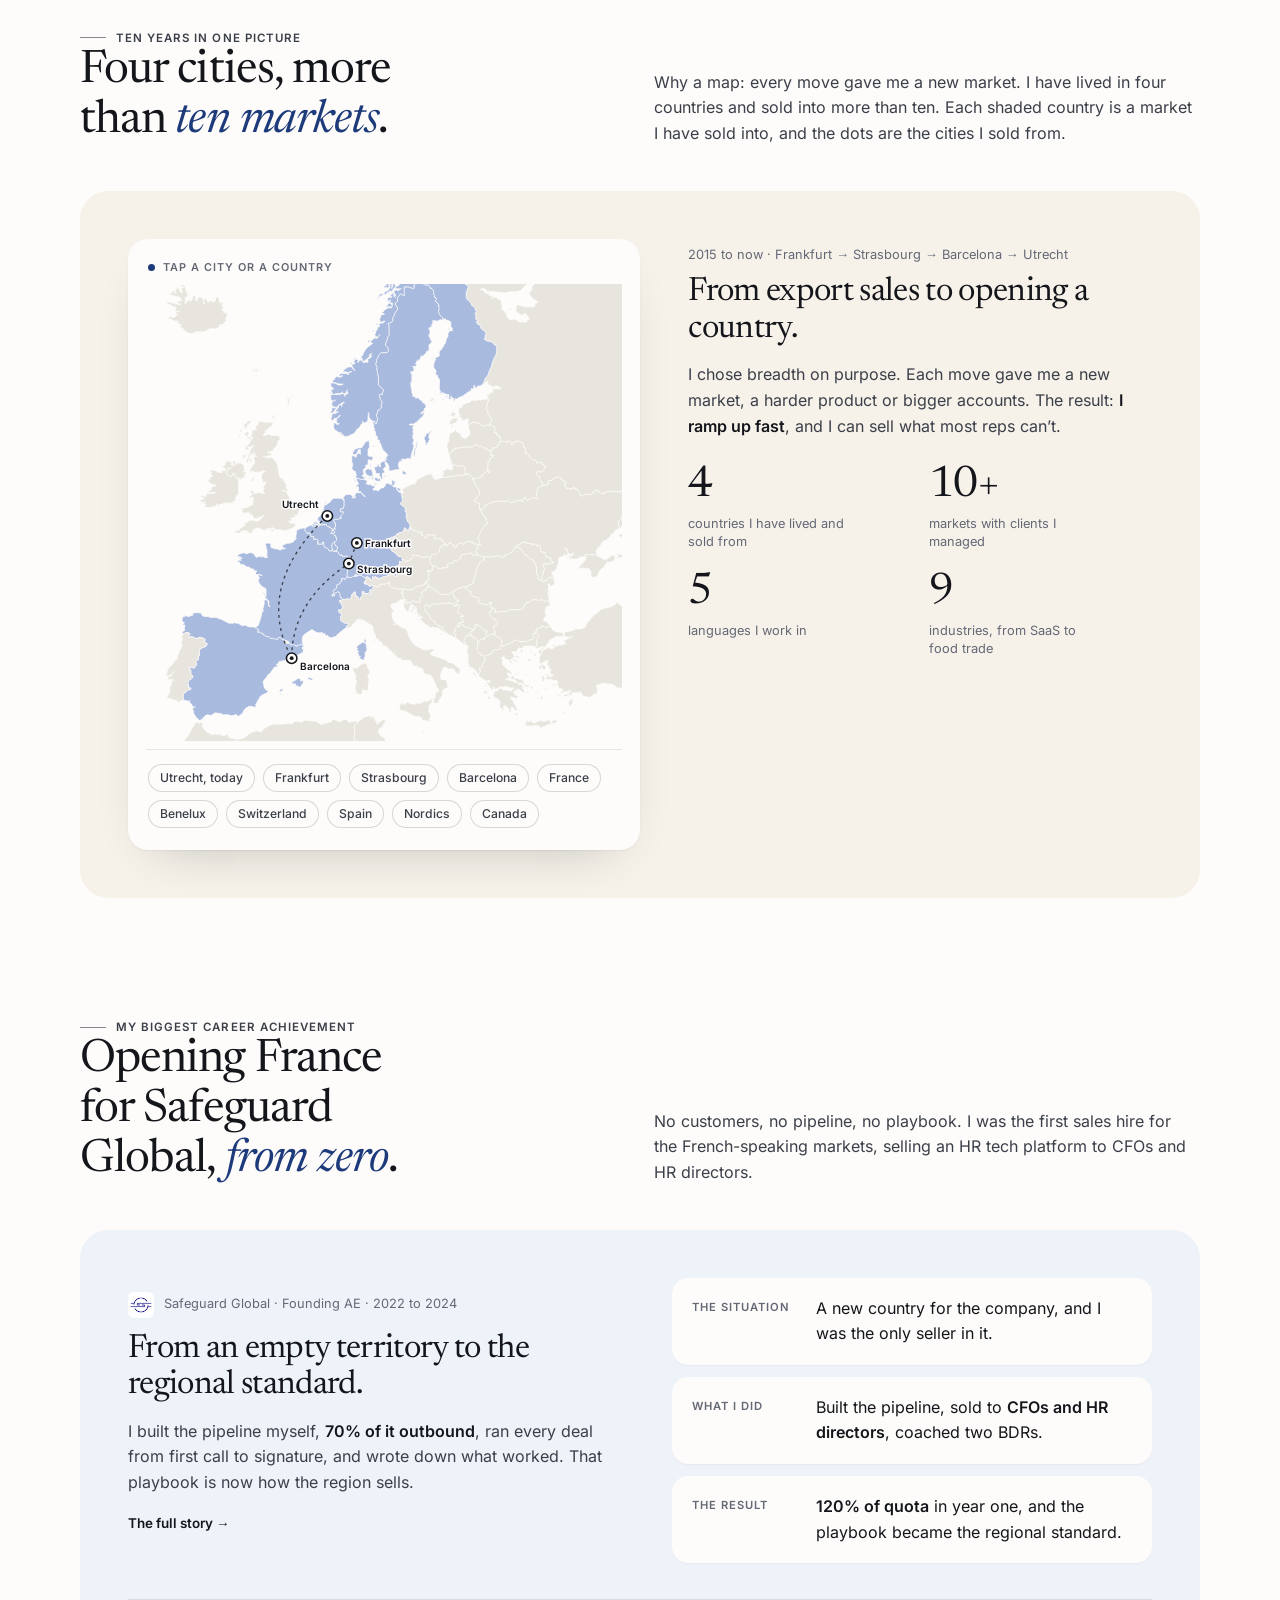
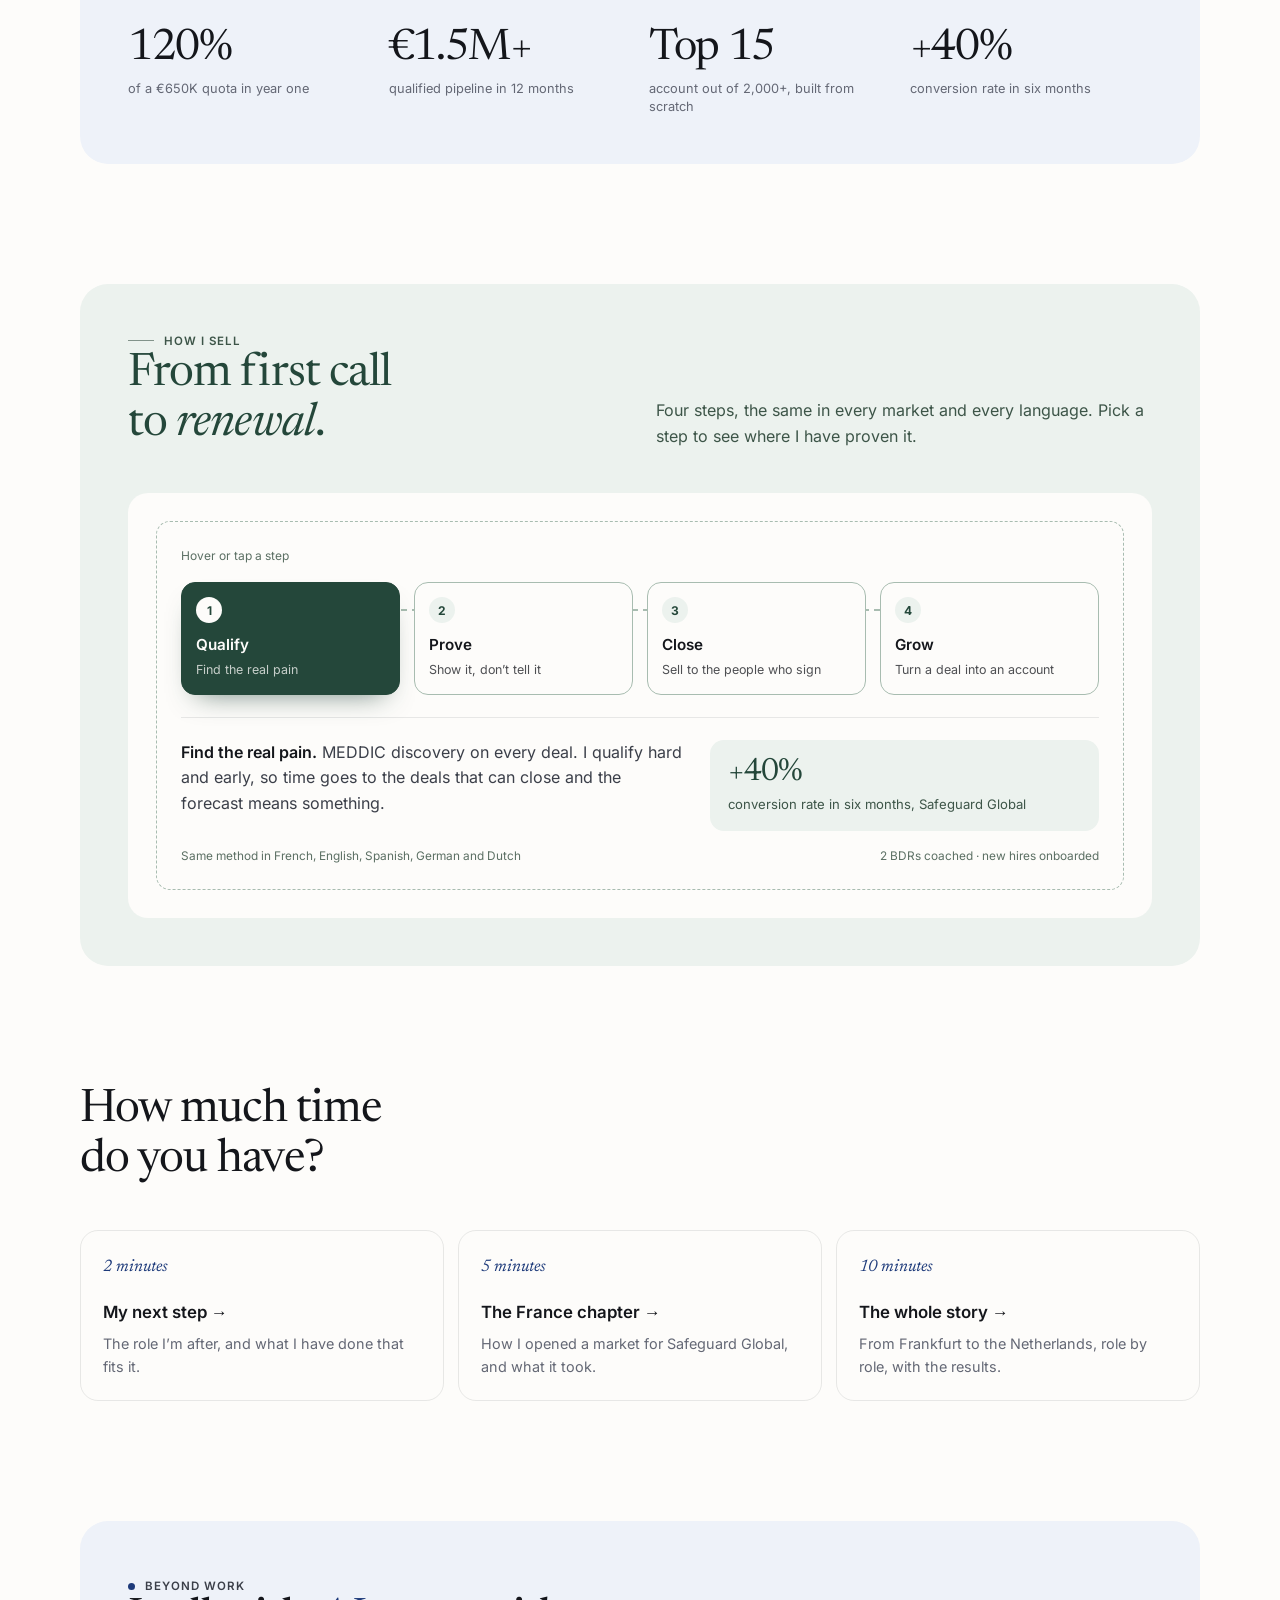
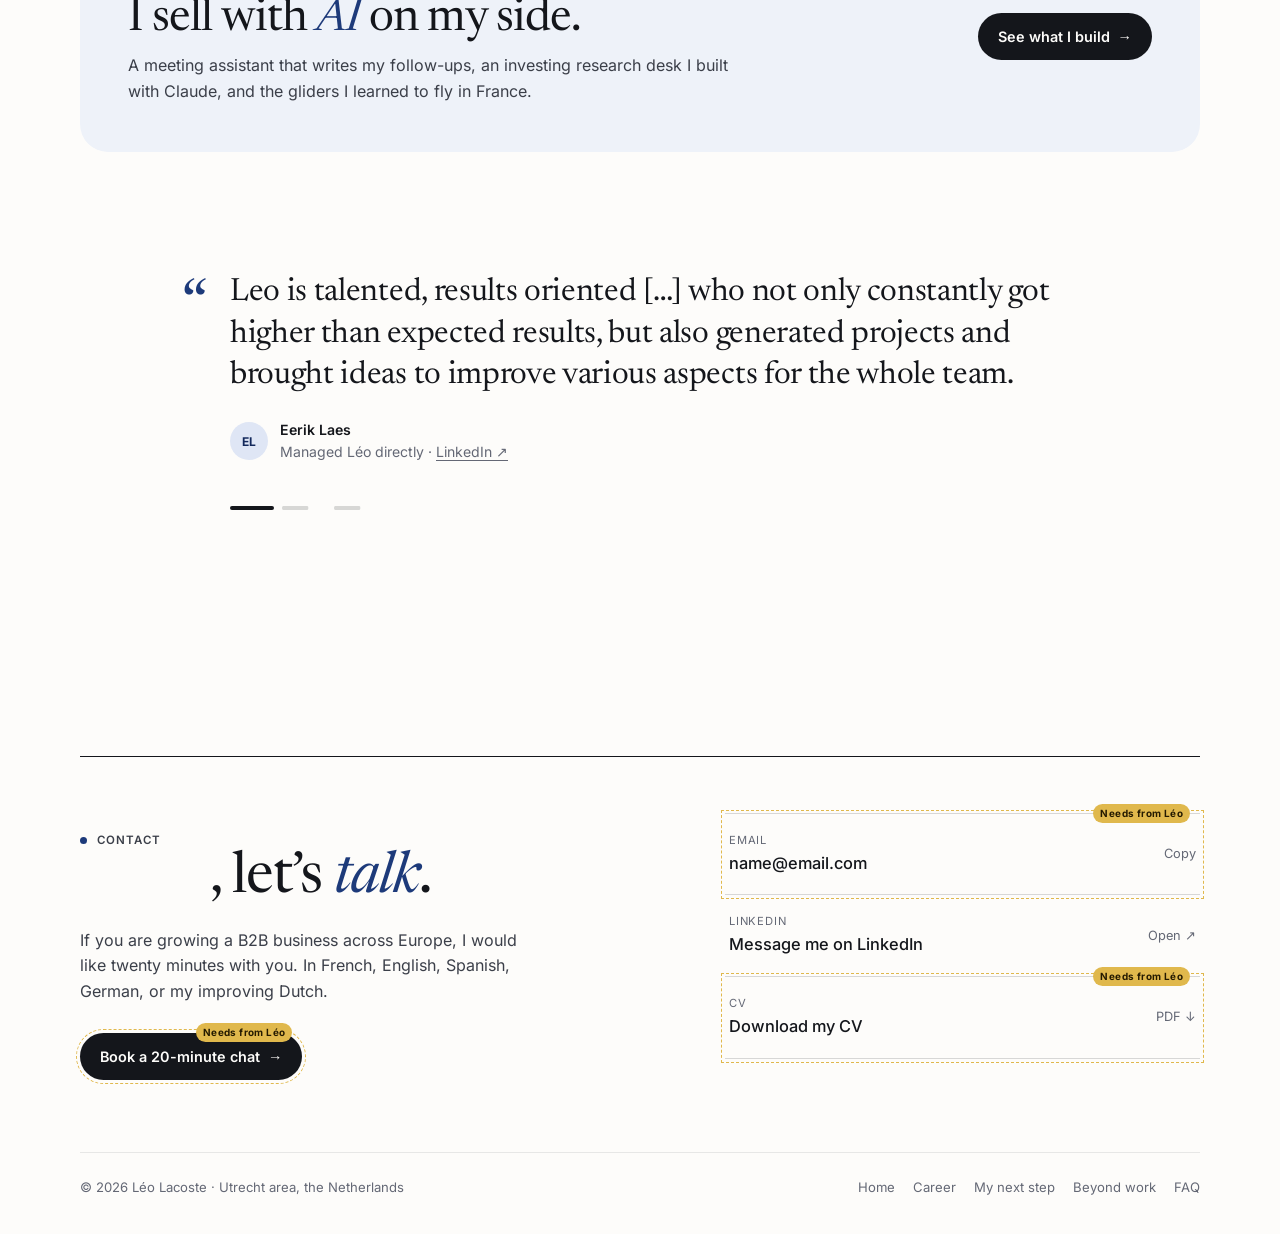
==== commit f7b9599d: "Remove hero photo caption Co-Authored-By: Claude Opus 5.5 <noreply@anthropic.com> Claude-Session: ht" ====
--- a/index.html
+++ b/index.html
@@ -42,11 +42,10 @@
       </div>
     </div>
     <div class="photo" data-photos>
-      <img class="on" src="img/leo-meeting.webp" alt="Léo Lacoste at work, smiling at a table in a meeting booth" width="780" height="975" data-cap="At work with the team">
-      <img src="img/leo-portrait.webp" alt="Léo Lacoste" width="640" height="800" data-cap="Utrecht area, the Netherlands">
-      <!-- More photos: add <img src="img/..." alt="" data-cap="Caption"> here. Missing files are skipped. -->
+      <img class="on" src="img/leo-meeting.webp" alt="Léo Lacoste at work, smiling at a table in a meeting booth" width="780" height="975">
+      <img src="img/leo-portrait.webp" alt="Léo Lacoste" width="640" height="800">
+      <!-- More photos: add <img src="img/..." alt=""> here. Missing files are skipped. -->
       <div class="kpi"><div class="num">120%</div><span>of quota in year one,<br>founding AE for France</span></div>
-      <p class="cap"><span>Utrecht area, the Netherlands</span></p>
     </div>
   </div>
 </section>
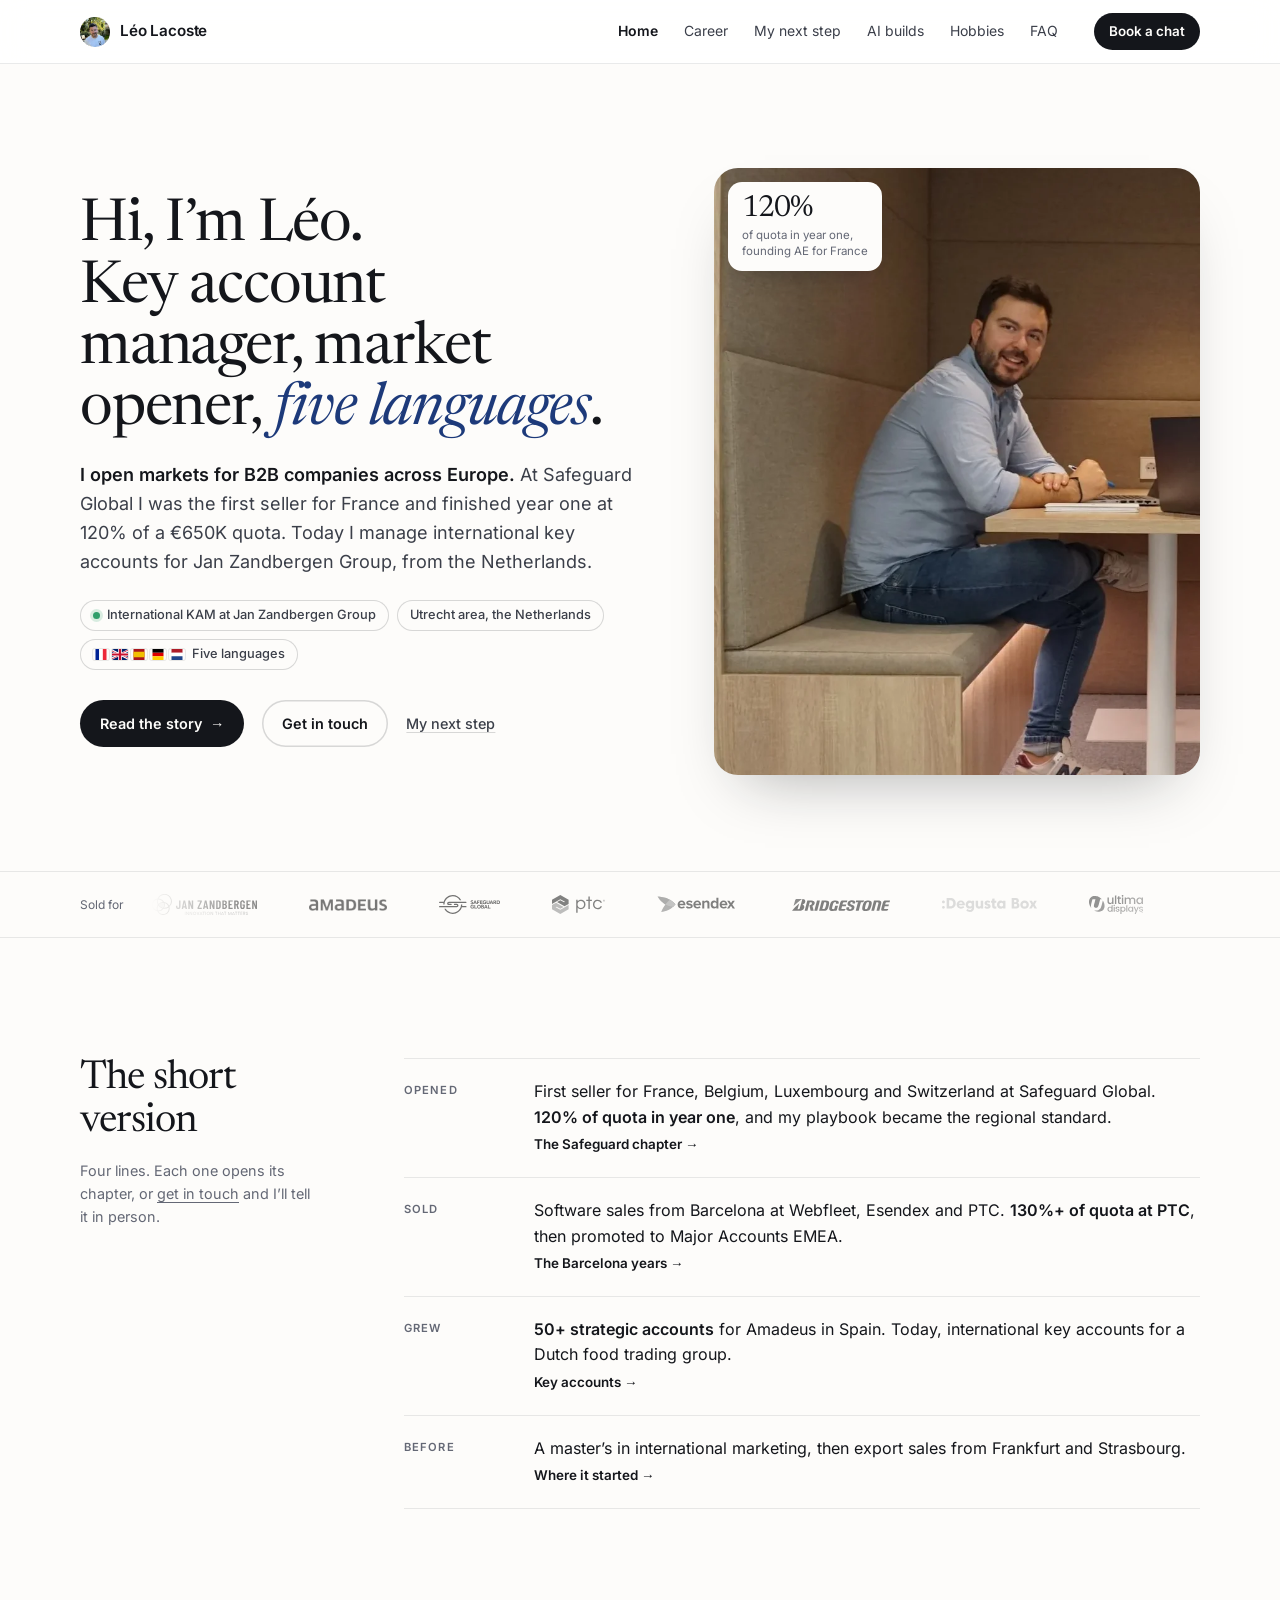
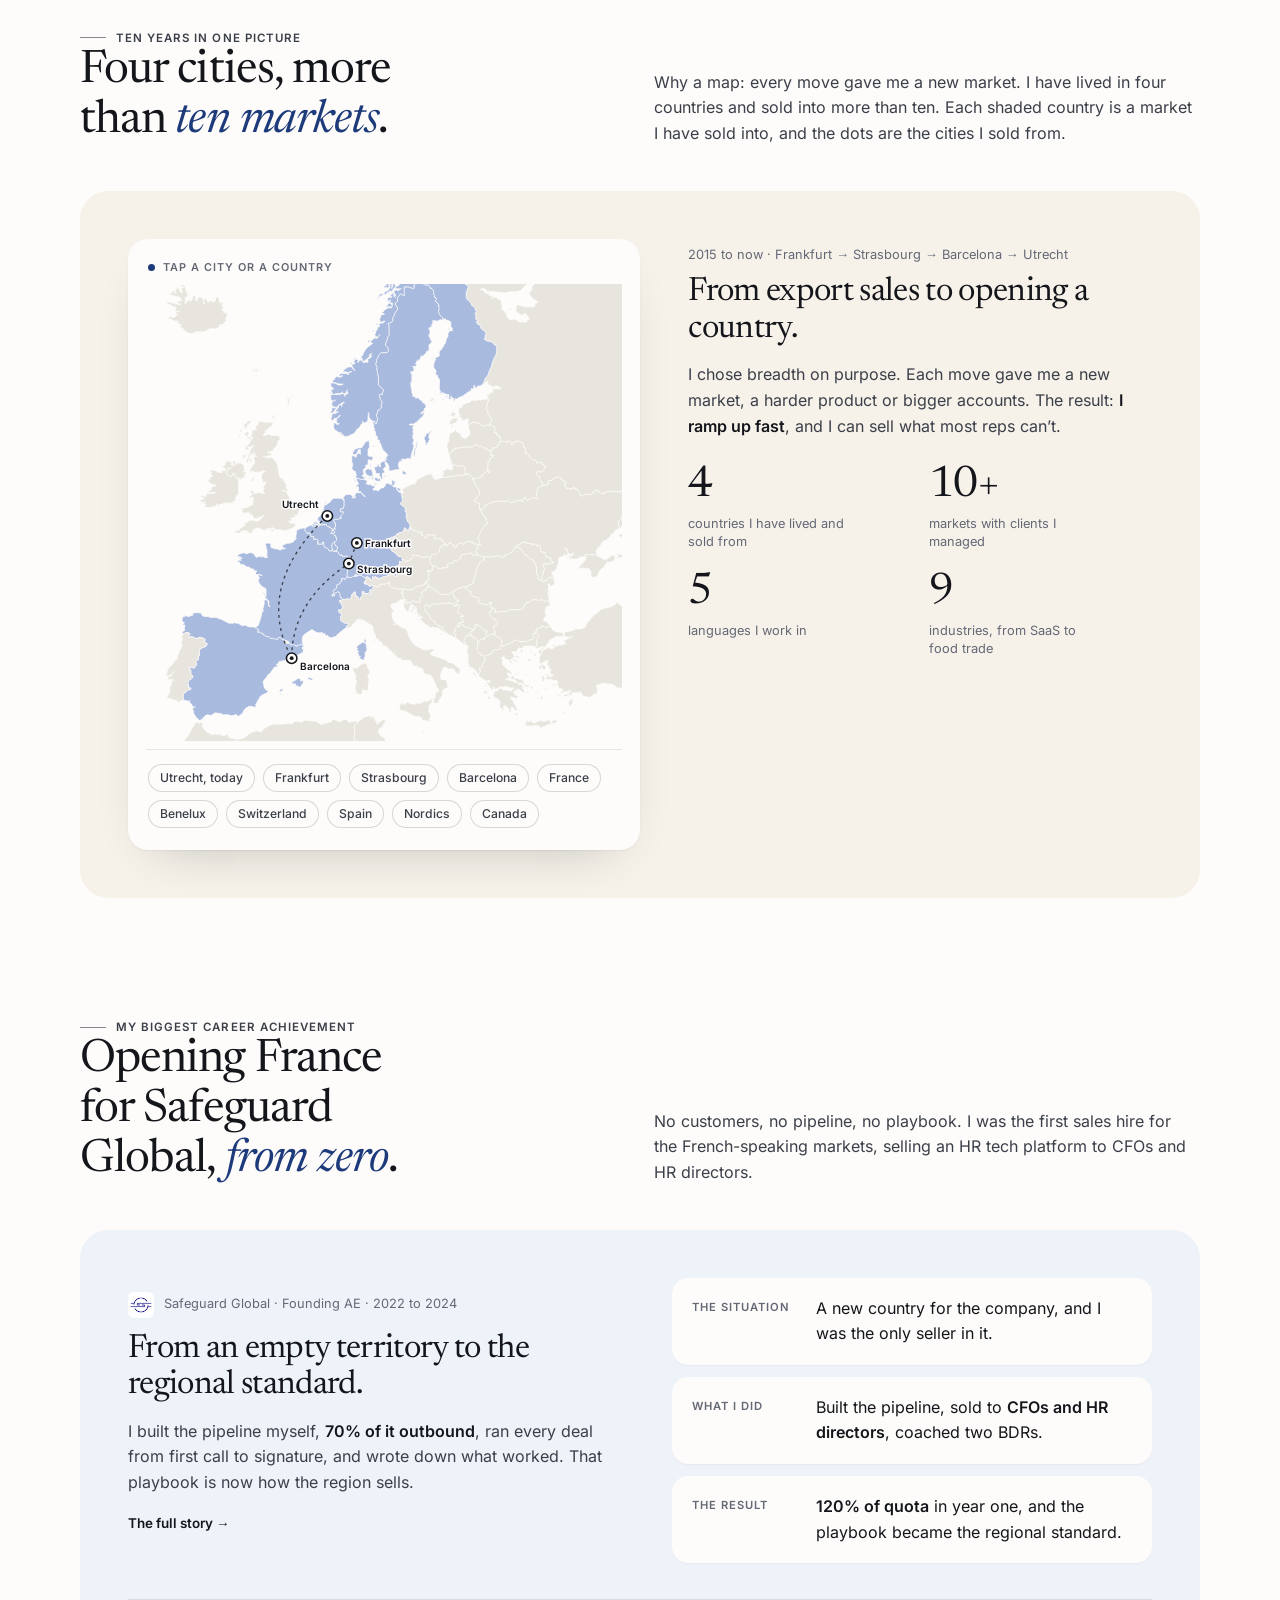
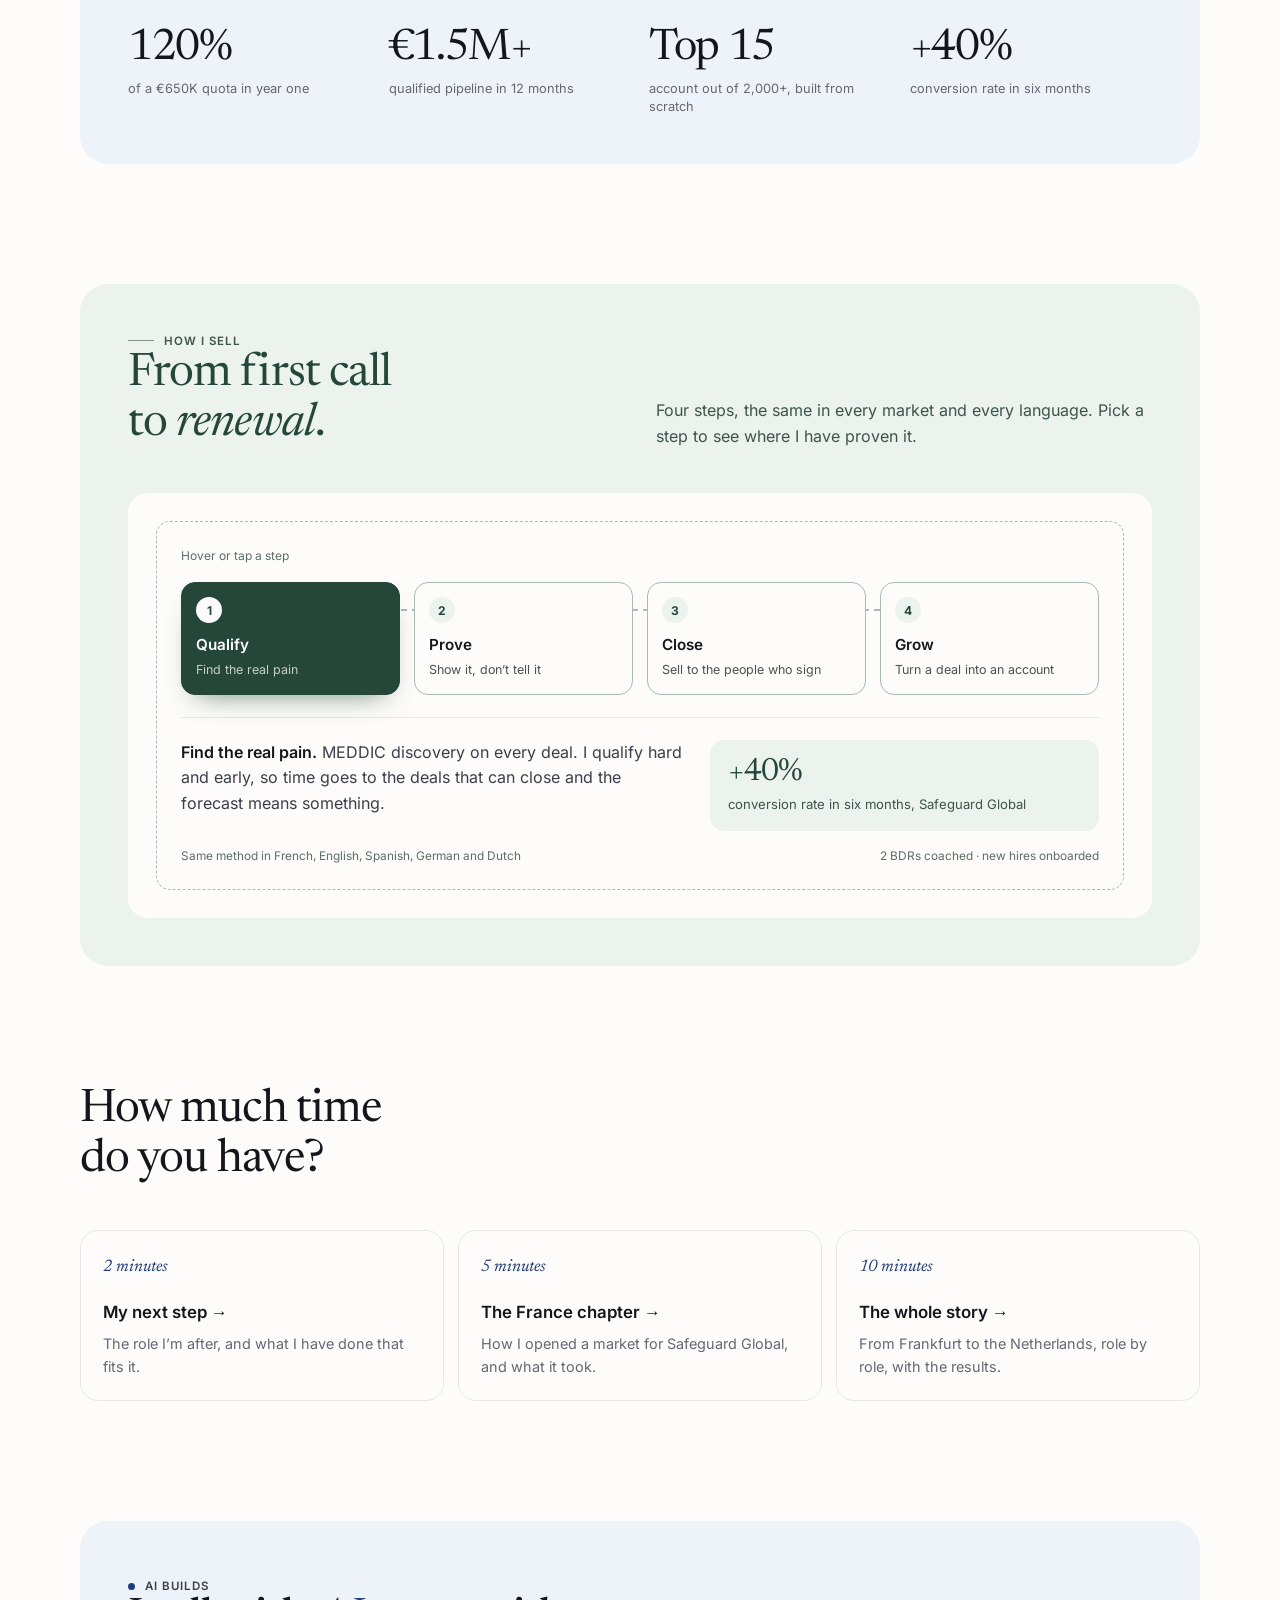
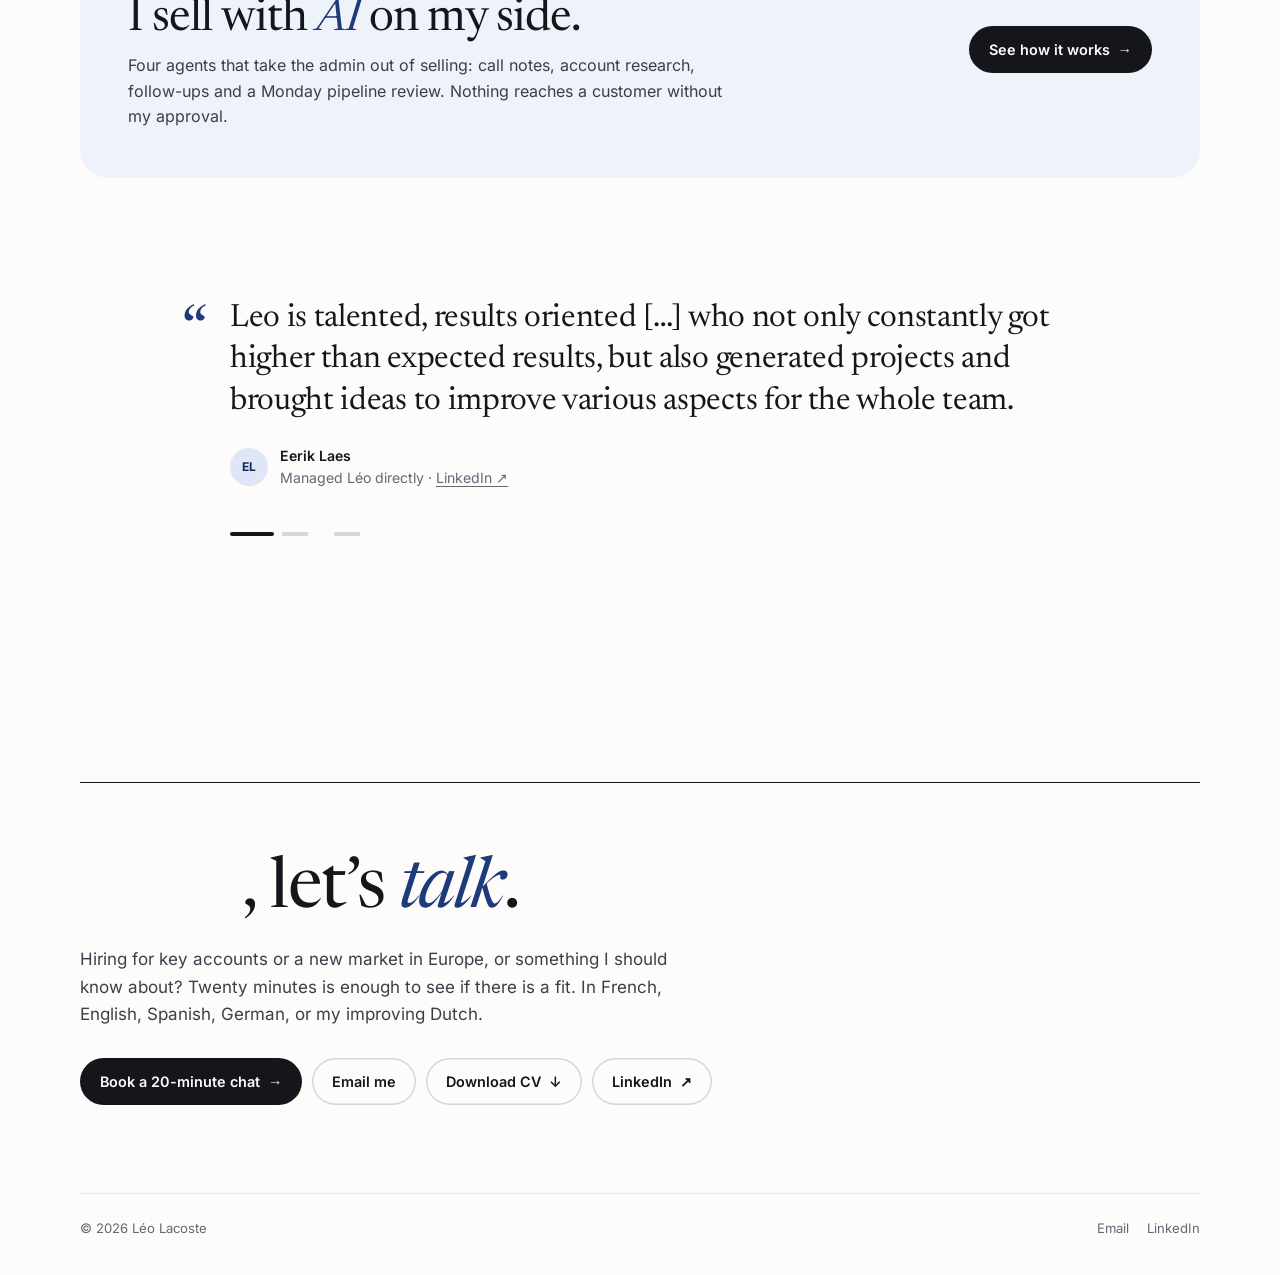
==== commit 7f860bae: "AI builds and Hobbies tabs, visual agent map and research desk, light contact footer, Book a chat, m" ====
--- a/index.html
+++ b/index.html
@@ -18,8 +18,9 @@
 <header class="top">
   <div class="wrap">
     <a class="brand" href="index.html"><img src="img/leo-avatar.webp" alt="" width="30" height="30"><span>Léo Lacoste</span></a>
-    <nav class="nav" aria-label="Main"><a href="index.html" aria-current="page">Home</a><a href="career.html">Career</a><a href="my-next-step.html">My next step</a><a href="beyond-work.html">Beyond work</a><a href="faq.html">FAQ</a></nav>
-    <a class="btn btn-dark btn-sm" href="#contact">Get in touch</a>
+    <button class="menu-btn" type="button" aria-expanded="false" aria-controls="main-nav">Menu</button>
+    <nav class="nav" id="main-nav" aria-label="Main"><a href="index.html" aria-current="page">Home</a><a href="career.html">Career</a><a href="my-next-step.html">My next step</a><a href="ai-builds.html">AI builds</a><a href="hobbies.html">Hobbies</a><a href="faq.html">FAQ</a></nav>
+    <a class="btn btn-dark btn-sm" href="book-a-chat">Book a chat</a>
   </div>
 </header>
 <main id="main">
@@ -167,11 +168,11 @@
   <div class="wrap">
     <div class="panel t-blue ai-teaser rv">
       <div>
-        <p class="over dot">Beyond work</p>
+        <p class="over dot">AI builds</p>
         <h2 id="ai-teaser-h">I sell with <em>AI</em> on my side.</h2>
-        <p>A meeting assistant that writes my follow-ups, an investing research desk I built with Claude, and the gliders I learned to fly in France.</p>
-      </div>
-      <a class="btn btn-dark" href="beyond-work.html">See what I build <span class="ar">→</span></a>
+        <p>Four agents that take the admin out of selling: call notes, account research, follow-ups and a Monday pipeline review. Nothing reaches a customer without my approval.</p>
+      </div>
+      <a class="btn btn-dark" href="ai-builds.html">See how it works <span class="ar">→</span></a>
     </div>
   </div>
 </section>
@@ -191,19 +192,16 @@
 <section class="contact" id="contact" aria-labelledby="contact-h">
   <div class="wrap">
     <div class="cbox rv">
-      <div>
-        <p class="over dot">Contact</p>
-        <h2 id="contact-h"><span class="greet" data-greet>Hello</span>, let’s <em>talk</em>.</h2>
-        <p>If you are growing a B2B business across Europe, I would like twenty minutes with you. In French, English, Spanish, German, or my improving Dutch.</p>
-        <a class="btn btn-dark book todo" href="#contact" data-book>Book a 20-minute chat <span class="ar">→</span><span class="todo-tag">Needs from Léo</span></a>
-      </div>
-      <div class="reach">
-        <button class="ch todo" type="button" data-copy aria-label="Copy email address"><span><small>Email</small><b>name@email.com</b></span><em>Copy</em><span class="todo-tag">Needs from Léo</span></button>
-        <a class="ch" href="https://www.linkedin.com/in/leolacoste/"><span><small>LinkedIn</small><b>Message me on LinkedIn</b></span><em>Open ↗</em></a>
-        <a class="ch todo" href="cv-leo-lacoste.pdf" download><span><small>CV</small><b>Download my CV</b></span><em>PDF ↓</em><span class="todo-tag">Needs from Léo</span></a>
-      </div>
-    </div>
-    <div class="foot"><span>© <span data-year>2026</span> Léo Lacoste · Utrecht area, the Netherlands</span><nav aria-label="Footer"><a href="index.html">Home</a><a href="career.html">Career</a><a href="my-next-step.html">My next step</a><a href="beyond-work.html">Beyond work</a><a href="faq.html">FAQ</a></nav></div>
+      <h2 id="contact-h"><span class="greet" data-greet>Hello</span>, let’s <em>talk</em>.</h2>
+      <p>Hiring for key accounts or a new market in Europe, or something I should know about? Twenty minutes is enough to see if there is a fit. In French, English, Spanish, German, or my improving Dutch.</p>
+      <div class="cta-row">
+        <a class="btn btn-dark" href="book-a-chat">Book a 20-minute chat <span class="ar">→</span></a>
+        <a class="btn btn-soft" href="email">Email me</a>
+        <a class="btn btn-soft" href="cv-leo-lacoste.pdf">Download CV <span class="ar">↓</span></a>
+        <a class="btn btn-soft" href="https://www.linkedin.com/in/leolacoste/">LinkedIn <span class="ar">↗</span></a>
+      </div>
+    </div>
+    <div class="foot"><span>© <span data-year>2026</span> Léo Lacoste</span><nav aria-label="Elsewhere"><a href="email">Email</a><a href="https://www.linkedin.com/in/leolacoste/">LinkedIn</a></nav></div>
   </div>
 </section>
 </main>
--- a/assets/style.css
+++ b/assets/style.css
@@ -274,25 +274,22 @@
 
 /* ---------- Contact (light, by request) ---------- */
 .contact { padding: clamp(64px, 9vw, 112px) 0 0; }
-.cbox { border-top: 1.5px solid var(--ink); padding: clamp(36px, 5vw, 56px) 0 clamp(40px, 6vw, 72px); display: grid; grid-template-columns: minmax(0, 1.1fr) minmax(0, .9fr); gap: clamp(28px, 5vw, 64px); align-items: start; }
-.cbox h2 { font-size: clamp(2.4rem, 5vw, 3.6rem); line-height: 1.05; }
-.cbox p { color: var(--ink-2); margin: 18px 0 0; max-width: 46ch; }
-.cbox .book { margin-top: 28px; }
+.cbox { border-top: 1.5px solid var(--ink); padding: clamp(40px, 6vw, 72px) 0 clamp(48px, 7vw, 88px); }
+.cbox h2 { font-size: clamp(2.6rem, 6vw, 4.4rem); line-height: 1.02; }
+.cbox p { color: var(--ink-2); margin: 20px 0 0; max-width: 56ch; font-size: 1.06rem; }
 .cbox .greet { display: inline-block; transition: opacity .3s, transform .3s var(--ease); }
 .cbox .greet.out { opacity: 0; transform: translateY(-6px); }
-.reach { display: grid; gap: 0; border-top: 1px solid var(--line-2); }
-.ch { display: flex; align-items: center; gap: 14px; padding: 18px 4px; border: 0; border-bottom: 1px solid var(--line-2); background: none; color: var(--ink); text-decoration: none; text-align: left; cursor: pointer; width: 100%; font: inherit; transition: padding .3s var(--ease), background .2s; }
-.ch:hover { padding-left: 12px; background: linear-gradient(90deg, var(--tint-sand), transparent 70%); }
-.ch small { display: block; font-size: .7rem; color: var(--muted); text-transform: uppercase; letter-spacing: .08em; }
-.ch b { color: var(--ink); font-weight: 500; font-size: 1.02rem; }
-.ch em { margin-left: auto; font-style: normal; font-size: .8rem; color: var(--muted); }
-.ch:hover em { color: var(--navy); }
-.ch.copied em { color: var(--live); }
-.todo { outline: 1.5px dashed var(--todo); outline-offset: 3px; position: relative; }
-.todo-tag { position: absolute; right: 10px; top: -10px; background: var(--todo); color: var(--todo-ink); font-size: .62rem; font-weight: 700; letter-spacing: .04em; padding: 2px 7px; border-radius: 99px; line-height: 1.5; }
+.cta-row { display: flex; flex-wrap: wrap; gap: 10px; margin-top: 30px; }
 .foot { display: flex; flex-wrap: wrap; justify-content: space-between; gap: 12px 24px; padding: 24px 0 36px; border-top: 1px solid var(--line); font-size: .82rem; color: var(--muted); }
 .foot nav { display: flex; flex-wrap: wrap; gap: 6px 18px; }
 .foot a { text-decoration: none; } .foot a:hover { color: var(--ink); }
+.nf { min-height: 62vh; display: grid; align-items: center; padding: 64px 0; }
+.nf h1 { max-width: 14ch; }
+
+/* ---------- Menu button (when the tabs don't fit) ---------- */
+.menu-btn { display: none; margin-left: auto; align-items: center; gap: 8px; border: 0; background: var(--surface); color: var(--ink); border-radius: 99px; padding: 8px 14px; font: 600 .84rem var(--sans); cursor: pointer; }
+.menu-btn::after { content: ""; width: 12px; height: 8px; background: linear-gradient(currentColor 0 0) top/100% 1.5px no-repeat, linear-gradient(currentColor 0 0) bottom/100% 1.5px no-repeat; transition: transform .25s var(--ease); }
+.top.open .menu-btn::after { transform: rotate(180deg); }
 
 /* ---------- Career ---------- */
 .chapters { position: sticky; top: var(--head); z-index: 30; background: var(--white-a9); backdrop-filter: blur(12px); -webkit-backdrop-filter: blur(12px); border-bottom: 1px solid var(--line); }
@@ -425,43 +422,97 @@
 .ask .clip { position: absolute; top: -34px; left: clamp(24px, 6vw, 64px); width: 30px; height: 84px; transform: rotate(-6deg); filter: drop-shadow(1px 2px 1.5px var(--ink-a3)); pointer-events: none; }
 .ask-head { padding-left: clamp(40px, 6vw, 72px); }
 
-/* ---------- Beyond work ---------- */
-.ai-grid { display: grid; grid-template-columns: repeat(2, minmax(0, 1fr)); gap: 20px; margin-top: 36px; }
-.ai-card { border: 1px solid var(--line); border-radius: var(--r-lg); padding: clamp(22px, 3.5vw, 36px); background: var(--white); display: flex; flex-direction: column; gap: 14px; }
-.ai-card .tag { align-self: flex-start; font-size: .7rem; font-weight: 600; letter-spacing: .08em; text-transform: uppercase; padding: 4px 10px; border-radius: 99px; background: var(--navy-soft); color: var(--navy-ink); }
-.ai-card .tag.off { background: var(--tint-sage); color: var(--sage-ink); }
-.ai-card h3 { font-family: var(--serif); font-weight: 400; font-size: clamp(1.5rem, 2.6vw, 1.9rem); line-height: 1.15; margin: 0; }
-.ai-card p { margin: 0; color: var(--ink-2); }
-.pipe { list-style: none; margin: 6px 0 0; padding: 0; display: flex; flex-wrap: wrap; align-items: center; gap: 8px 6px; font-size: .8rem; }
-.pipe li { display: inline-flex; align-items: center; }
-.pipe li + li::before { content: "→"; margin-right: 6px; color: var(--muted); }
-.pipe span { padding: 6px 11px; border-radius: 99px; background: var(--surface); color: var(--ink-2); }
-.pipe li:last-child span { background: var(--ink); color: var(--white); }
-.ai-card .note { font-size: .82rem; color: var(--muted); border-top: 1px solid var(--line); padding-top: 14px; margin-top: auto; }
-.hob { display: grid; grid-template-columns: minmax(0, 1fr) minmax(0, 1fr); gap: clamp(24px, 5vw, 64px); align-items: center; }
-.hob + .hob { margin-top: 20px; }
-.hob h3 { font-family: var(--serif); font-weight: 400; font-size: clamp(1.8rem, 3.4vw, 2.6rem); line-height: 1.1; margin: 0 0 14px; }
-.hob h3 em { font-style: italic; color: var(--navy); }
-.hob p { margin: 0 0 12px; color: var(--ink-2); }
-.hob ul { list-style: none; padding: 0; margin: 16px 0 0; display: grid; gap: 8px; font-size: .92rem; }
-.hob ul li { display: flex; gap: 10px; } .hob ul li::before { content: "—"; color: var(--muted); }
-.hob .art { aspect-ratio: 4 / 3; border-radius: var(--r-md); display: grid; place-items: center; position: relative; overflow: hidden; }
-.hob .art svg { width: 82%; height: auto; }
-.hob .art .todo-tag { top: 12px; right: 12px; }
-.ph { border: 1.5px dashed var(--todo); }
-.ph small { position: absolute; left: 14px; bottom: 12px; font-size: .75rem; color: var(--muted); }
-.glider .trail { stroke-dasharray: 4 7; animation: drift 6s linear infinite; }
-.glider .plane { animation: soar 7s var(--ease) infinite alternate; transform-origin: center; }
-@keyframes drift { to { stroke-dashoffset: -66; } }
-@keyframes soar { from { transform: translate(-6px, 4px) rotate(-2deg); } to { transform: translate(6px, -6px) rotate(1.5deg); } }
 .ai-teaser { display: grid; grid-template-columns: minmax(0, 1fr) auto; gap: 20px; align-items: center; }
 .ai-teaser p { margin: 8px 0 0; color: var(--ink-2); max-width: 60ch; }
+
+/* ---------- AI builds ---------- */
+.page-head .statrow { margin-top: 44px; }
+.os { position: relative; display: grid; grid-template-columns: minmax(0, 1fr) minmax(0, 1.15fr) minmax(0, 1fr); gap: 18px 40px; padding: clamp(20px, 3.5vw, 36px); border: 1px solid var(--line); border-radius: var(--r-lg); background: linear-gradient(var(--white), var(--white)) padding-box, radial-gradient(circle at 1px 1px, var(--line-2) 1px, transparent 1.5px) 0 0/18px 18px; box-shadow: 0 30px 60px -44px var(--ink-a35); }
+.os::before { content: ""; position: absolute; inset: 0; border-radius: inherit; background: radial-gradient(circle at 1px 1px, var(--ink-a1) 1px, transparent 1.6px) 0 0/20px 20px; opacity: .6; pointer-events: none; }
+.os-col { position: relative; }
+.os-col ul { list-style: none; margin: 0; padding: 0; display: grid; gap: 10px; }
+.os-label { font-size: .7rem; font-weight: 600; letter-spacing: .09em; text-transform: uppercase; color: var(--muted); margin: 0 0 12px; }
+.os-col:not(.os-mid) .node { position: relative; }
+.os .node { display: flex; align-items: center; gap: 10px; padding: 12px 14px; border-radius: 12px; border: 1px solid var(--line-2); background: var(--white); font-size: .9rem; transition: opacity .3s, border-color .3s, background .3s, transform .35s var(--ease), box-shadow .3s; }
+.os.on .os-col:not(.os-mid) .node:not(.lit) { opacity: .38; }
+.os .node.lit { border-color: var(--navy); background: var(--navy-soft); color: var(--navy-ink); transform: translateX(0) scale(1.02); box-shadow: 0 10px 24px -16px var(--navy); }
+.os-col:first-child .node::after, .os-col:nth-child(3) .node::before { content: ""; position: absolute; top: 50%; width: 40px; height: 2px; background: repeating-linear-gradient(90deg, var(--navy) 0 5px, transparent 5px 9px); opacity: 0; transition: opacity .3s; }
+.os-col:first-child .node::after { left: 100%; }
+.os-col:nth-child(3) .node::before { right: 100%; }
+.os .node.lit::after, .os .node.lit::before { opacity: 1; }
+.os .agent { width: 100%; text-align: left; font: 500 .95rem var(--sans); color: var(--ink); cursor: pointer; padding: 15px 16px; border-width: 1.5px; }
+.os .agent .dot { width: 9px; height: 9px; border-radius: 50%; background: var(--live); box-shadow: 0 0 0 4px var(--live-a18); flex: none; }
+.os .agent:hover { border-color: var(--ink); }
+.os .agent[aria-pressed="true"] { background: var(--ink); color: var(--white); border-color: var(--ink); box-shadow: 0 14px 28px -16px var(--ink-a55); }
+.os-info { grid-column: 1 / -1; position: relative; display: grid; grid-template-columns: minmax(0, 220px) minmax(0, 1fr) auto; gap: 8px 24px; align-items: baseline; padding: 18px 20px; border-radius: 14px; background: var(--tint-blue); }
+.os-info b { font-family: var(--serif); font-weight: 400; font-size: 1.35rem; }
+.os-info p { margin: 0; color: var(--ink-2); font-size: .95rem; }
+.os-info .gain { font-size: .78rem; font-weight: 600; color: var(--navy-ink); background: var(--white); border-radius: 99px; padding: 5px 11px; white-space: nowrap; }
+.os-rule { grid-column: 1 / -1; position: relative; display: flex; align-items: center; gap: 10px; margin: 0; font-size: .85rem; color: var(--muted); }
+.os-rule .lock { width: 12px; height: 10px; border-radius: 2px; background: var(--ink); position: relative; margin-top: 4px; }
+.os-rule .lock::before { content: ""; position: absolute; left: 2px; top: -6px; width: 8px; height: 8px; border: 1.5px solid var(--ink); border-bottom: 0; border-radius: 5px 5px 0 0; box-sizing: border-box; }
+.desk { display: grid; grid-template-columns: minmax(0, 1.35fr) minmax(0, .9fr); gap: clamp(24px, 4vw, 48px); align-items: start; }
+.win { border-radius: 18px; border: 1px solid var(--line-2); background: var(--white); overflow: hidden; box-shadow: 0 40px 70px -46px var(--ink-a45); transition: transform .5s var(--ease); }
+.win:hover { transform: translateY(-4px) rotate(-.3deg); }
+.win-bar { display: flex; align-items: center; gap: 7px; padding: 12px 16px; background: var(--surface); border-bottom: 1px solid var(--line); }
+.win-bar span { width: 10px; height: 10px; border-radius: 50%; background: var(--line-2); }
+.win-bar b { margin-left: 10px; font-size: .75rem; font-weight: 500; color: var(--muted); }
+.win-body { padding: clamp(18px, 3vw, 28px); }
+.co-head { display: flex; flex-wrap: wrap; justify-content: space-between; align-items: end; gap: 12px; padding-bottom: 16px; border-bottom: 1px solid var(--line); }
+.co-head small, .case small { font-size: .68rem; font-weight: 600; letter-spacing: .09em; text-transform: uppercase; color: var(--muted); }
+.co-head h3 { font-family: var(--serif); font-weight: 400; font-size: 1.6rem; margin: 2px 0 0; }
+.verdict { font-size: .78rem; font-weight: 600; background: var(--gold); color: var(--ink); padding: 6px 12px; border-radius: 99px; }
+.score { list-style: none; padding: 0; margin: 14px 0; display: grid; gap: 2px; }
+.score li { display: grid; grid-template-columns: 170px minmax(0, 1fr) 36px; gap: 14px; align-items: center; padding: 9px 8px; border-radius: 10px; font-size: .88rem; transition: background .2s; }
+.score li:hover { background: var(--tint-sage); }
+.score i { height: 8px; border-radius: 8px; background: var(--surface); position: relative; overflow: hidden; }
+.score i::after { content: ""; position: absolute; inset: 0; width: var(--w); border-radius: inherit; background: var(--sage-ink); transform-origin: left; transform: scaleX(0); transition: transform 1.1s var(--ease); }
+.rv.in .score i::after, .score li:hover i::after { transform: scaleX(1); }
+.score b { text-align: right; font-variant-numeric: tabular-nums; }
+.case { display: grid; grid-template-columns: 1fr 1fr; gap: 14px; }
+.case > div { padding: 14px; border-radius: 12px; background: var(--tint-sage); }
+.case > div + div { background: var(--tint-sand); }
+.case p { margin: 6px 0 0; font-size: .86rem; color: var(--ink-2); line-height: 1.5; }
+.how { list-style: none; margin: 0; padding: 0; display: grid; gap: 4px; }
+.how li { display: grid; grid-template-columns: 40px minmax(0, 1fr); column-gap: 8px; padding: 16px 12px; border-radius: 14px; border-bottom: 1px solid var(--line); transition: background .25s, transform .35s var(--ease); }
+.how li:hover { background: var(--tint-blue); transform: translateX(4px); }
+.how span { grid-row: span 2; font-family: var(--serif); font-size: 1.3rem; color: var(--navy); }
+.how b { font-size: 1rem; }
+.how p { margin: 2px 0 0; font-size: .88rem; color: var(--ink-2); }
+.fine { font-size: .75rem; color: var(--muted); margin: 16px 0 0; }
+
+/* ---------- Hobbies ---------- */
+.hob-card { display: grid; grid-template-columns: minmax(0, 1.05fr) minmax(0, 1fr); gap: clamp(24px, 5vw, 64px); align-items: center; padding: clamp(28px, 5vw, 56px) 0; border-top: 1px solid var(--line); }
+.hob-card.flip .hob-photo { order: 2; }
+.hob-photo { position: relative; margin: 0; border-radius: var(--r-lg); overflow: hidden; aspect-ratio: 4 / 3; background: var(--surface); box-shadow: 0 30px 60px -40px var(--ink-a45); }
+.hob-photo img { width: 100%; height: 100%; object-fit: cover; transition: transform 1.2s var(--ease); }
+.hob-card:hover .hob-photo img { transform: scale(1.04); }
+.hob-photo figcaption { position: absolute; left: 14px; bottom: 14px; padding: 6px 12px; border-radius: 99px; background: var(--white-a92); font-size: .75rem; font-weight: 500; }
+.hob-photo.chart { background: var(--white); border: 1px solid var(--line); display: grid; place-items: center; }
+.hob-photo.chart figcaption { top: 14px; bottom: auto; background: var(--tint-sage); }
+.hob-photo.chart svg { width: 92%; }
+.hob-photo.chart .line { stroke-dasharray: 600; stroke-dashoffset: 600; transition: stroke-dashoffset 2s var(--ease); }
+.hob-card.in .hob-photo.chart .line { stroke-dashoffset: 0; }
+.hob-text h2 { font-size: clamp(1.9rem, 3.4vw, 2.6rem); margin: 0 0 16px; }
+.hob-text > p { color: var(--ink-2); margin: 0 0 14px; }
+.chips { list-style: none; padding: 0; margin: 18px 0; display: flex; flex-wrap: wrap; gap: 8px; }
+.chips li { padding: 6px 12px; border-radius: 99px; border: 1px solid var(--line-2); font-size: .82rem; transition: border-color .2s, background .2s, transform .25s var(--ease); }
+.chips li:hover { border-color: var(--ink); background: var(--white); transform: translateY(-2px); }
+.tie { font-size: .9rem; padding: 12px 14px; border-left: 3px solid var(--gold); background: var(--tint-sand); border-radius: 0 10px 10px 0; }
 
 /* ---------- Reveal ---------- */
 .js .rv { opacity: 0; transform: translateY(14px); transition: opacity .8s var(--ease), transform .8s var(--ease); }
 .js .rv.in { opacity: 1; transform: none; }
 
 /* ---------- Responsive ---------- */
+@media (max-width: 1000px) {
+  .menu-btn { display: inline-flex; }
+  .top .wrap { position: relative; }
+  .nav { display: none; position: absolute; left: -20px; right: -20px; top: var(--head); margin: 0; flex-direction: column; gap: 2px; padding: 10px 16px 16px; background: var(--bg); border-bottom: 1px solid var(--line); box-shadow: 0 24px 40px -30px var(--ink-a35); }
+  .top.open .nav { display: flex; }
+  .nav a { padding: 12px 14px; font-size: 1rem; border-radius: 12px; }
+  .nav a[aria-current="page"] { background: var(--surface); }
+}
 @media (max-width: 960px) {
   .hero .wrap, .mapgrid, .ach, .split, .found, .ladder, .cbox, .two { grid-template-columns: minmax(0, 1fr); }
   .split { align-items: start; gap: 16px; }
@@ -482,13 +533,17 @@
 @media (max-width: 720px) {
   .top .wrap { gap: 12px; }
   .brand span { display: none; }
-  .top .btn { display: none; }
-  .nav { margin-left: 0; flex: 1; }
-  .nav a { padding: 7px 10px; }
   .time, .plan { grid-template-columns: minmax(0, 1fr); }
   .ask-row { grid-template-columns: minmax(0, 1fr); gap: 14px; }
-  .ai-grid, .hob, .ai-teaser { grid-template-columns: minmax(0, 1fr); }
-  .hob .art { order: -1; }
+  .ai-teaser, .hob-card, .desk, .case { grid-template-columns: minmax(0, 1fr); }
+  .hob-card.flip .hob-photo { order: 0; }
+  .os { grid-template-columns: minmax(0, 1fr); }
+  .os-col:first-child .node::after, .os-col:nth-child(3) .node::before { display: none; }
+  .os-col:not(.os-mid) ul { display: flex; flex-wrap: wrap; gap: 8px; }
+  .os-col:not(.os-mid) .node { padding: 8px 12px; font-size: .82rem; }
+  .os-info { grid-template-columns: minmax(0, 1fr); }
+  .os-info .gain { justify-self: start; }
+  .score li { grid-template-columns: 130px minmax(0, 1fr) 30px; }
   .rows li { grid-template-columns: minmax(0, 1fr); gap: 6px; }
   .steps3 li { grid-template-columns: minmax(0, 1fr); gap: 4px; }
   .logos p { display: none; }
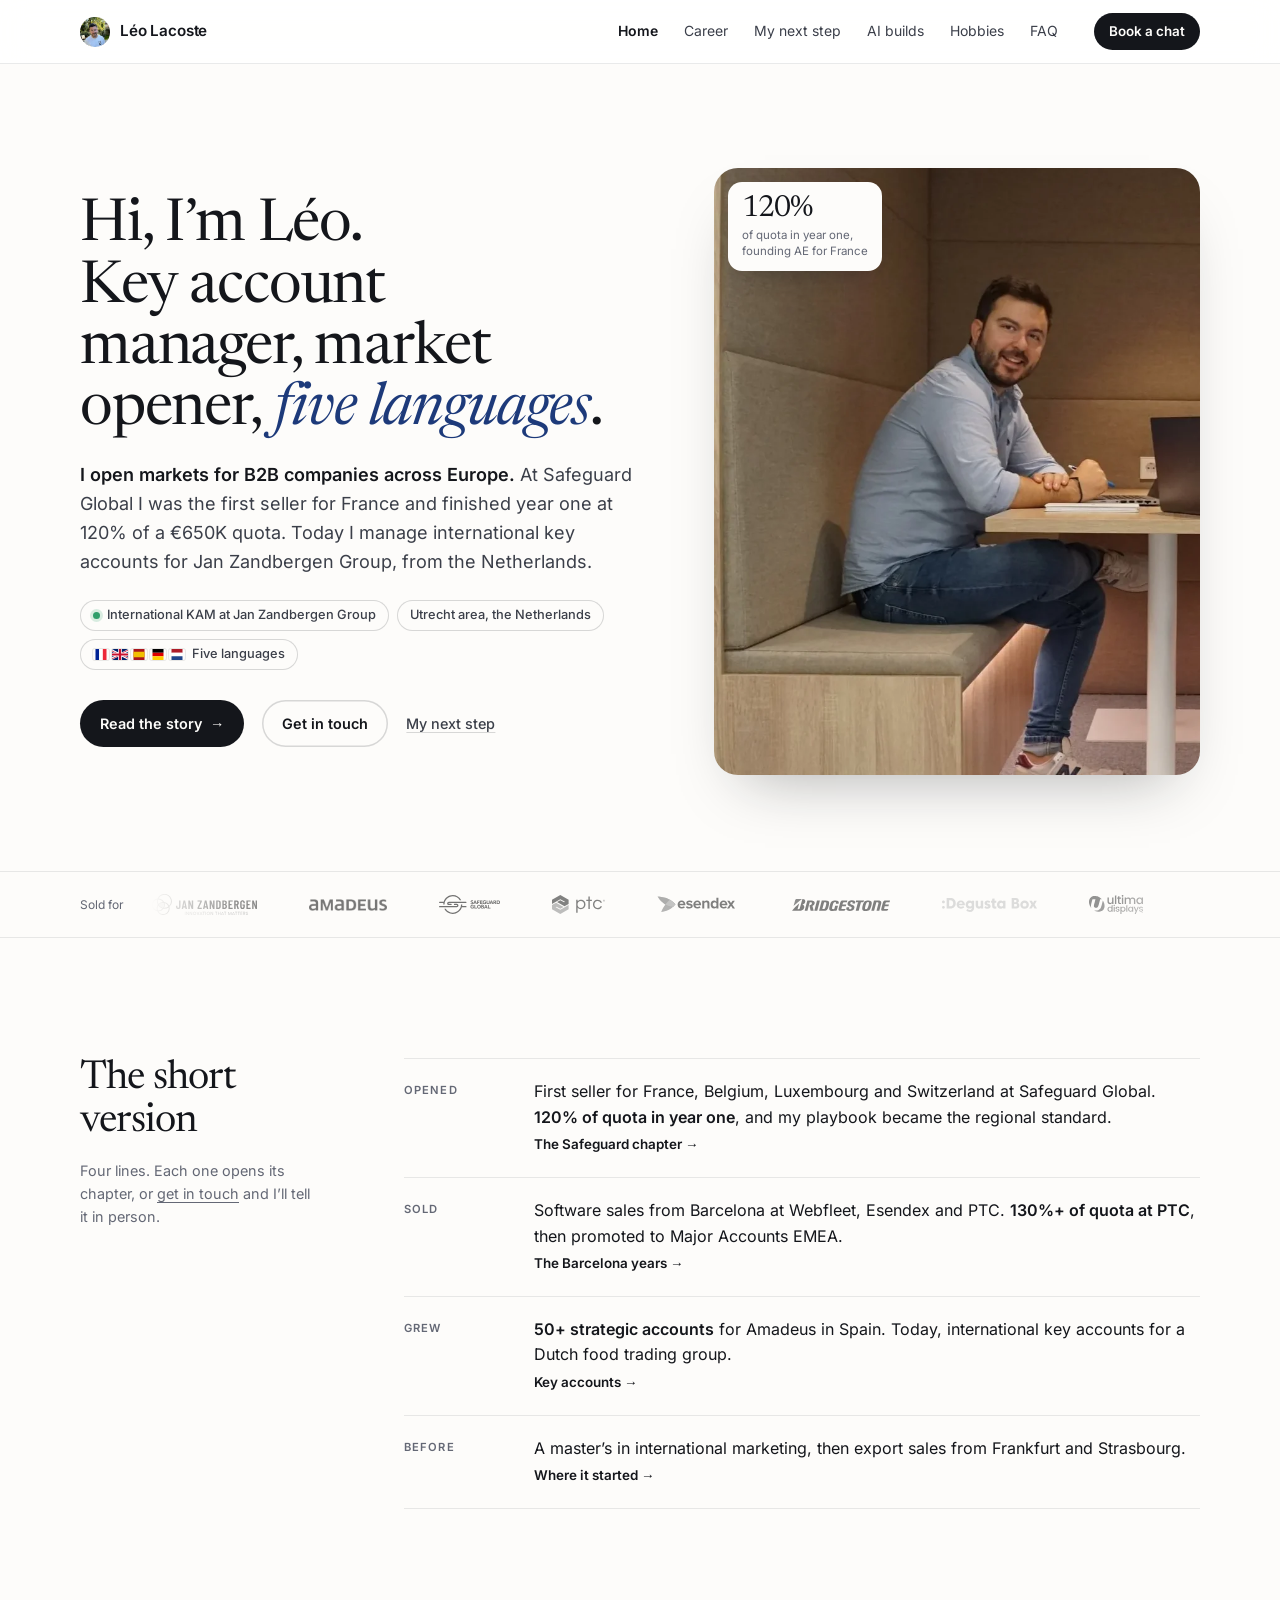
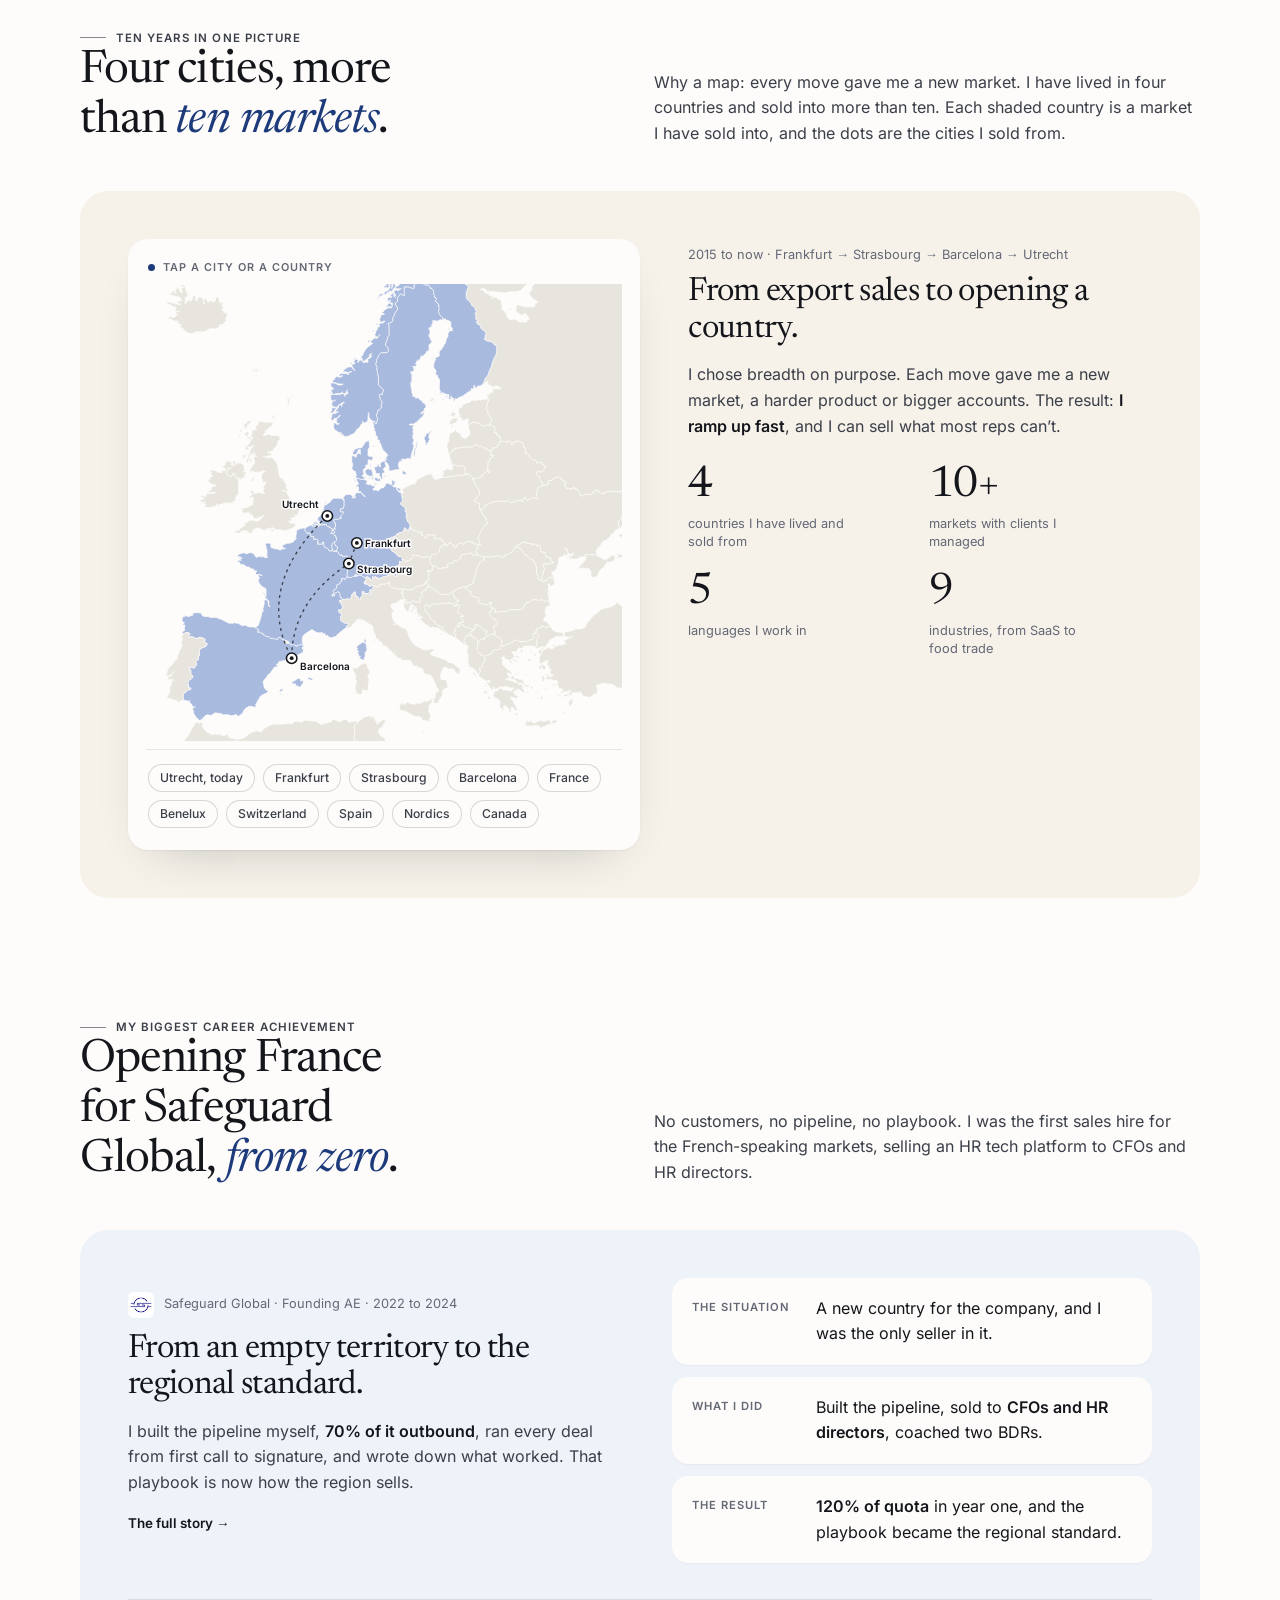
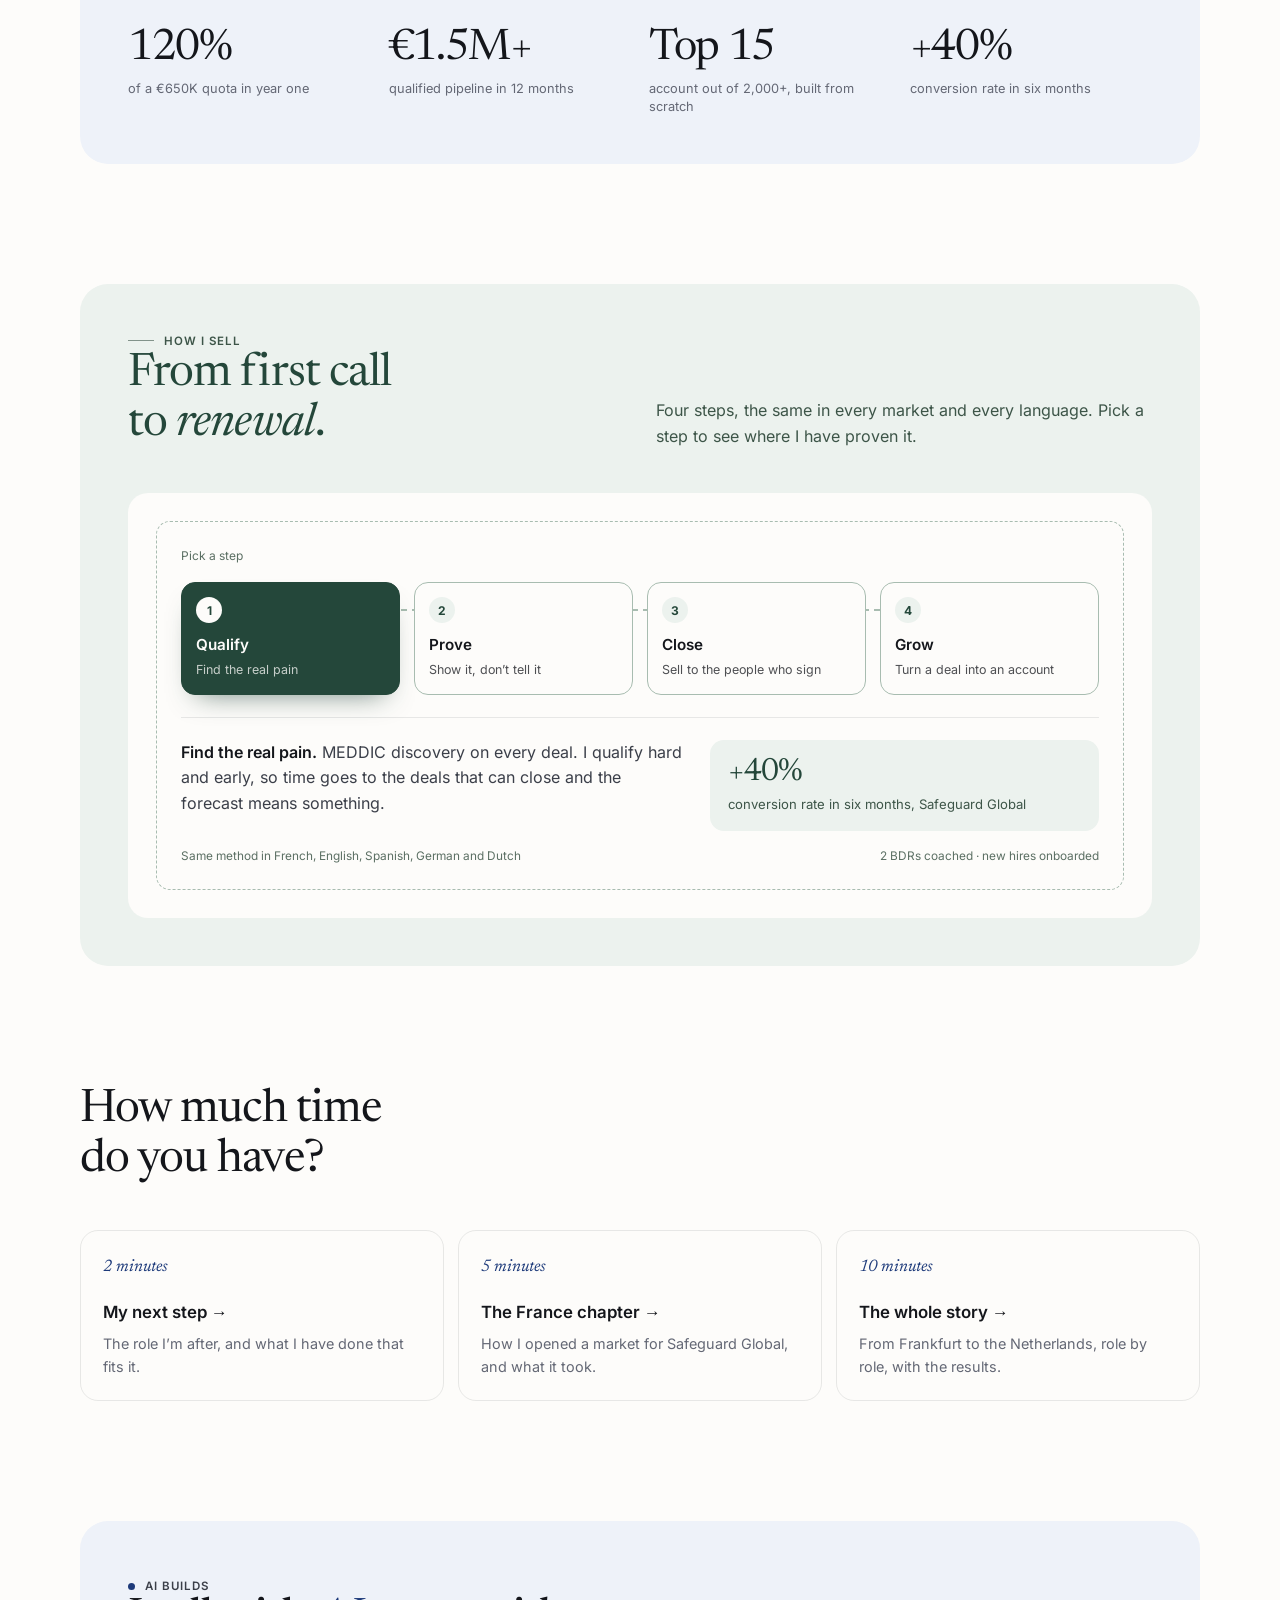
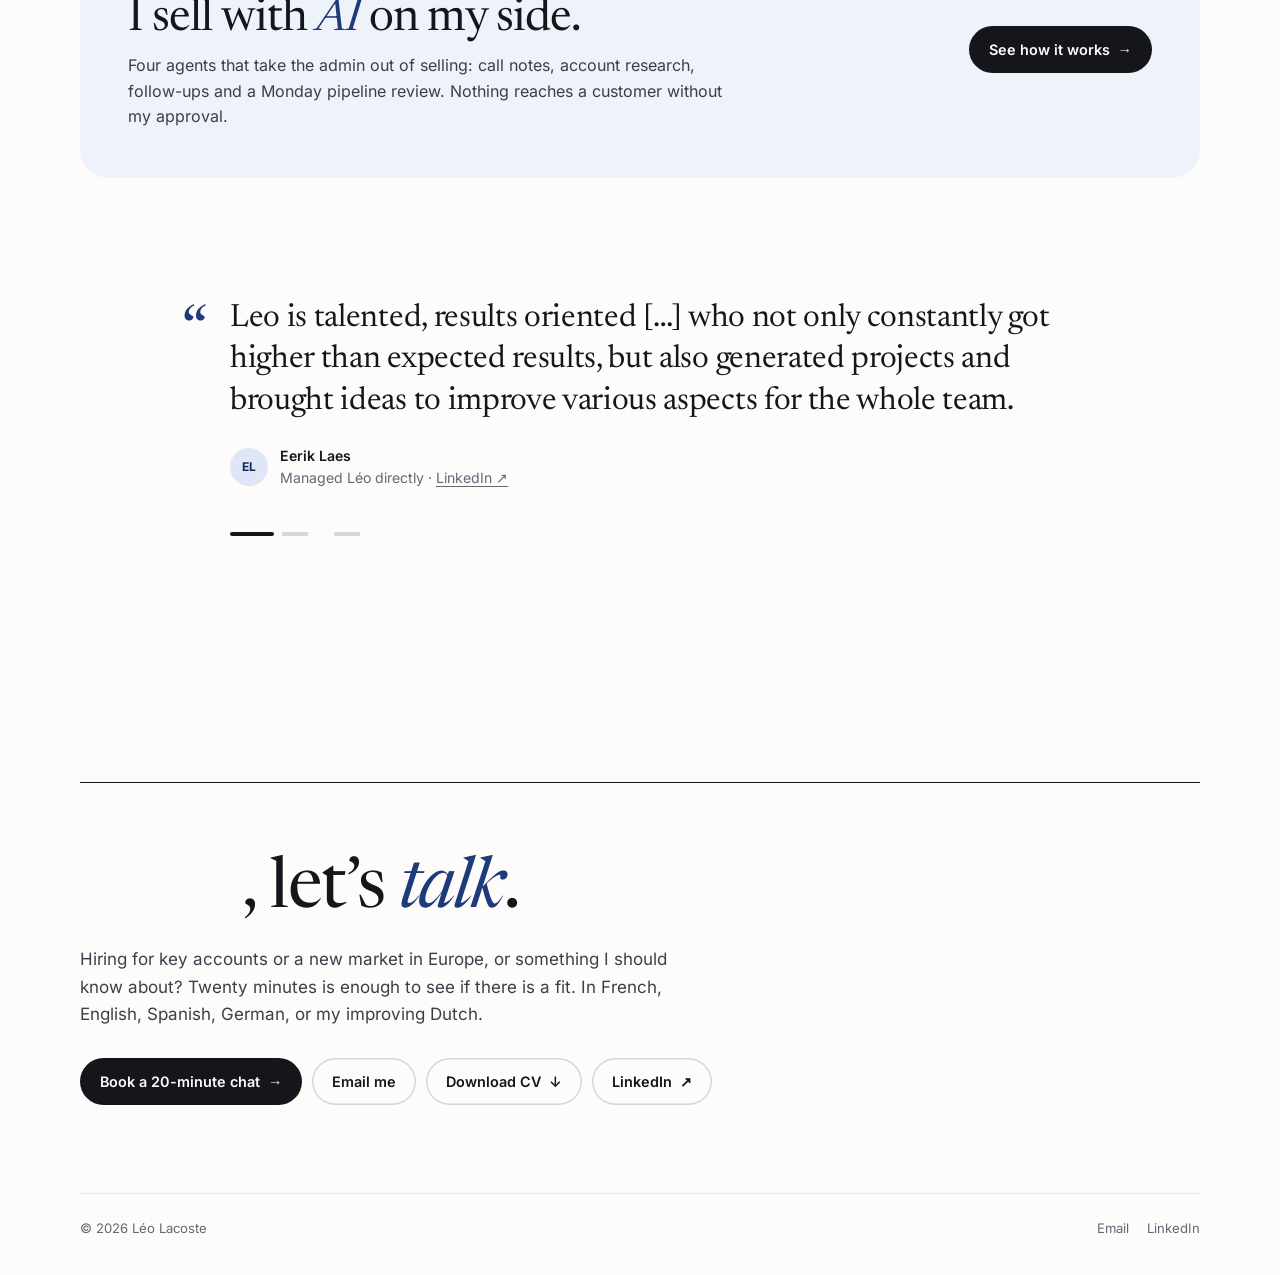
==== commit 59b6cfa9: "Mobile pass: photo first in the hero, Close label on the menu, touch feedback without sticky hover, " ====
--- a/index.html
+++ b/index.html
@@ -17,9 +17,9 @@
 <a class="skip" href="#main">Skip to content</a>
 <header class="top">
   <div class="wrap">
-    <a class="brand" href="index.html"><img src="img/leo-avatar.webp" alt="" width="30" height="30"><span>Léo Lacoste</span></a>
+    <a class="brand" href="./"><img src="img/leo-avatar.webp" alt="" width="30" height="30"><span>Léo Lacoste</span></a>
     <button class="menu-btn" type="button" aria-expanded="false" aria-controls="main-nav">Menu</button>
-    <nav class="nav" id="main-nav" aria-label="Main"><a href="index.html" aria-current="page">Home</a><a href="career.html">Career</a><a href="my-next-step.html">My next step</a><a href="ai-builds.html">AI builds</a><a href="hobbies.html">Hobbies</a><a href="faq.html">FAQ</a></nav>
+    <nav class="nav" id="main-nav" aria-label="Main"><a href="./" aria-current="page">Home</a><a href="career">Career</a><a href="my-next-step">My next step</a><a href="ai-builds">AI builds</a><a href="hobbies">Hobbies</a><a href="faq">FAQ</a></nav>
     <a class="btn btn-dark btn-sm" href="book-a-chat">Book a chat</a>
   </div>
 </header>
@@ -37,9 +37,9 @@
           <span class="tip" role="tooltip"><dl><dt>French</dt><dd>Native</dd><dt>English</dt><dd>Native</dd><dt>Spanish</dt><dd>Full professional</dd><dt>German</dt><dd>Working</dd><dt>Dutch</dt><dd>Learning</dd></dl></span></span>
       </div>
       <div class="cta">
-        <a class="btn btn-dark" href="career.html">Read the story <span class="ar" aria-hidden="true">→</span></a>
+        <a class="btn btn-dark" href="career">Read the story <span class="ar" aria-hidden="true">→</span></a>
         <a class="btn btn-soft" href="#contact">Get in touch</a>
-        <a class="link" href="my-next-step.html">My next step</a>
+        <a class="link" href="my-next-step">My next step</a>
       </div>
     </div>
     <div class="photo" data-photos>
@@ -62,10 +62,10 @@
       <p>Four lines. Each one opens its chapter, or <a href="#contact">get in touch</a> and I’ll tell it in person.</p>
     </div>
     <ul class="rows rv">
-      <li><span class="k">Opened</span><div><p>First seller for France, Belgium, Luxembourg and Switzerland at Safeguard Global. <b>120% of quota in year one</b>, and my playbook became the regional standard.</p><a class="go" href="career.html#founding">The Safeguard chapter <span class="ar">→</span></a></div></li>
-      <li><span class="k">Sold</span><div><p>Software sales from Barcelona at Webfleet, Esendex and PTC. <b>130%+ of quota at PTC</b>, then promoted to Major Accounts EMEA.</p><a class="go" href="career.html#software">The Barcelona years <span class="ar">→</span></a></div></li>
-      <li><span class="k">Grew</span><div><p><b>50+ strategic accounts</b> for Amadeus in Spain. Today, international key accounts for a Dutch food trading group.</p><a class="go" href="career.html#accounts">Key accounts <span class="ar">→</span></a></div></li>
-      <li><span class="k">Before</span><div><p>A master’s in international marketing, then export sales from Frankfurt and Strasbourg.</p><a class="go" href="career.html#export">Where it started <span class="ar">→</span></a></div></li>
+      <li><span class="k">Opened</span><div><p>First seller for France, Belgium, Luxembourg and Switzerland at Safeguard Global. <b>120% of quota in year one</b>, and my playbook became the regional standard.</p><a class="go" href="career#founding">The Safeguard chapter <span class="ar">→</span></a></div></li>
+      <li><span class="k">Sold</span><div><p>Software sales from Barcelona at Webfleet, Esendex and PTC. <b>130%+ of quota at PTC</b>, then promoted to Major Accounts EMEA.</p><a class="go" href="career#software">The Barcelona years <span class="ar">→</span></a></div></li>
+      <li><span class="k">Grew</span><div><p><b>50+ strategic accounts</b> for Amadeus in Spain. Today, international key accounts for a Dutch food trading group.</p><a class="go" href="career#accounts">Key accounts <span class="ar">→</span></a></div></li>
+      <li><span class="k">Before</span><div><p>A master’s in international marketing, then export sales from Frankfurt and Strasbourg.</p><a class="go" href="career#export">Where it started <span class="ar">→</span></a></div></li>
     </ul>
   </div>
 </section>
@@ -116,7 +116,7 @@
           <p class="meta"><img src="img/safeguard.webp" alt="" width="26" height="26">Safeguard Global · Founding AE · 2022 to 2024</p>
           <h3>From an empty territory to the regional standard.</h3>
           <p>I built the pipeline myself, <b>70% of it outbound</b>, ran every deal from first call to signature, and wrote down what worked. That playbook is now how the region sells.</p>
-          <p><a class="go" href="career.html#founding">The full story <span class="ar">→</span></a></p>
+          <p><a class="go" href="career#founding">The full story <span class="ar">→</span></a></p>
         </div>
         <ol class="steps3">
           <li><span class="st">The situation</span><p>A new country for the company, and I was the only seller in it.</p></li>
@@ -143,7 +143,7 @@
       </div>
       <div class="flow" data-flow>
         <div class="flow-in">
-          <p class="hint">Hover or tap a step</p>
+          <p class="hint">Pick a step</p>
           <ol class="track"><li><button type="button" aria-pressed="true"><span class="n">1</span><b>Qualify</b><small>Find the real pain</small></button><template><div class="flow-out-in" style="display:contents"><p><b>Find the real pain.</b> MEDDIC discovery on every deal. I qualify hard and early, so time goes to the deals that can close and the forecast means something.</p><div class="proof"><div class="num">+40%</div><span>conversion rate in six months, Safeguard Global</span></div></div></template></li><li><button type="button" aria-pressed="false"><span class="n">2</span><b>Prove</b><small>Show it, don’t tell it</small></button><template><div class="flow-out-in" style="display:contents"><p><b>Show it, don’t tell it.</b> I bring the product into the room. At PTC I ran live demos on augmented reality hardware instead of slides.</p><div class="proof"><div class="num">30 to 40%</div><span>shorter sales cycle with live AR demos, PTC</span></div></div></template></li><li><button type="button" aria-pressed="false"><span class="n">3</span><b>Close</b><small>Sell to the people who sign</small></button><template><div class="flow-out-in" style="display:contents"><p><b>Sell to the people who sign.</b> Negotiation with CFOs and HR directors, with a business case they can defend internally.</p><div class="proof"><div class="num">2</div><span>six-figure enterprise deals in tech, finance and manufacturing</span></div></div></template></li><li><button type="button" aria-pressed="false"><span class="n">4</span><b>Grow</b><small>Turn a deal into an account</small></button><template><div class="flow-out-in" style="display:contents"><p><b>Turn a deal into an account.</b> After the signature the real work starts: implementation, trust, then new business inside the account.</p><div class="proof"><div class="num">Top 15</div><span>account out of 2,000+, built from scratch at Safeguard Global</span></div></div></template></li></ol>
           <div class="flow-out" data-flow-out aria-live="polite"><p><b>Find the real pain.</b> MEDDIC discovery on every deal. I qualify hard and early, so time goes to the deals that can close and the forecast means something.</p><div class="proof"><div class="num">+40%</div><span>conversion rate in six months, Safeguard Global</span></div></div>
           <div class="flow-foot"><span>Same method in French, English, Spanish, German and Dutch</span><span>2 BDRs coached · new hires onboarded</span></div>
@@ -157,9 +157,9 @@
   <div class="wrap">
     <div class="split rv"><h2 id="time-h">How much time do you have?</h2><p></p></div>
     <div class="time rv">
-      <a href="my-next-step.html"><span class="mins">2 minutes</span><b>My next step →</b><p>The role I’m after, and what I have done that fits it.</p></a>
-      <a href="career.html#founding"><span class="mins">5 minutes</span><b>The France chapter →</b><p>How I opened a market for Safeguard Global, and what it took.</p></a>
-      <a href="career.html"><span class="mins">10 minutes</span><b>The whole story →</b><p>From Frankfurt to the Netherlands, role by role, with the results.</p></a>
+      <a href="my-next-step"><span class="mins">2 minutes</span><b>My next step →</b><p>The role I’m after, and what I have done that fits it.</p></a>
+      <a href="career#founding"><span class="mins">5 minutes</span><b>The France chapter →</b><p>How I opened a market for Safeguard Global, and what it took.</p></a>
+      <a href="career"><span class="mins">10 minutes</span><b>The whole story →</b><p>From Frankfurt to the Netherlands, role by role, with the results.</p></a>
     </div>
   </div>
 </section>
@@ -172,7 +172,7 @@
         <h2 id="ai-teaser-h">I sell with <em>AI</em> on my side.</h2>
         <p>Four agents that take the admin out of selling: call notes, account research, follow-ups and a Monday pipeline review. Nothing reaches a customer without my approval.</p>
       </div>
-      <a class="btn btn-dark" href="ai-builds.html">See how it works <span class="ar">→</span></a>
+      <a class="btn btn-dark" href="ai-builds">See how it works <span class="ar">→</span></a>
     </div>
   </div>
 </section>
--- a/assets/style.css
+++ b/assets/style.css
@@ -67,7 +67,7 @@
 }
 
 *, *::before, *::after { box-sizing: border-box; }
-html { overflow-x: clip; -webkit-text-size-adjust: 100%; scroll-padding-top: calc(var(--head) + 64px); }
+html { overflow-x: clip; -webkit-text-size-adjust: 100%; -webkit-tap-highlight-color: transparent; scroll-padding-top: calc(var(--head) + 64px); }
 body { overflow-x: clip; margin: 0; background: var(--bg); color: var(--ink); font: 400 16px/1.6 var(--sans); -webkit-font-smoothing: antialiased; text-rendering: optimizeLegibility; }
 img { display: block; max-width: 100%; height: auto; }
 a { color: inherit; text-underline-offset: .2em; text-decoration-thickness: 1px; }
@@ -500,6 +500,20 @@
 .chips li:hover { border-color: var(--ink); background: var(--white); transform: translateY(-2px); }
 .tie { font-size: .9rem; padding: 12px 14px; border-left: 3px solid var(--gold); background: var(--tint-sand); border-radius: 0 10px 10px 0; }
 
+/* ---------- Touch ---------- */
+@media (pointer: coarse) {
+  .pill, .chapters a, .chips li { min-height: 40px; }
+  button.pill, .chapters a { display: inline-flex; align-items: center; }
+}
+a, button, .pill, summary { touch-action: manipulation; }
+.btn, .nav a, .menu-btn, .agent, .pill, .qnav button, .track button, summary { -webkit-user-select: none; user-select: none; }
+.menu-btn:active, .nav a:active, .agent:active { transform: scale(.97); }
+@media (hover: none) {
+  .win:hover, .how li:hover, .chips li:hover, .ch:hover, .hob-card:hover .hob-photo img { transform: none; }
+  .how li:hover, .score li:hover, .rows li:hover { background: none; }
+  .chips li:hover { border-color: var(--line-2); background: none; }
+}
+
 /* ---------- Reveal ---------- */
 .js .rv { opacity: 0; transform: translateY(14px); transition: opacity .8s var(--ease), transform .8s var(--ease); }
 .js .rv.in { opacity: 1; transform: none; }
@@ -530,7 +544,27 @@
   .facts { grid-template-columns: minmax(0, 1fr); }
   .quotes .mark { position: static; display: block; margin-bottom: 14px; }
 }
+@media (max-width: 960px) {
+  .hero { padding-top: 20px; }
+  .hero .wrap { gap: 28px; }
+  .hero .photo { order: -1; max-width: none; aspect-ratio: 5 / 4; }
+  .hero .photo img { object-position: 50% 30%; }
+}
 @media (max-width: 720px) {
+  .hero .photo { aspect-ratio: 4 / 3.4; border-radius: var(--r-md); }
+  .photo .kpi { left: 10px; top: 10px; padding: 9px 11px; border-radius: 12px; }
+  .photo .kpi .num { font-size: 1.45rem; }
+  .photo .kpi span { font-size: .66rem; }
+  .hero .cta .btn { flex: 1 1 auto; justify-content: center; }
+  .cta-row .btn { flex: 1 1 calc(50% - 10px); justify-content: center; }
+  .cta-row .btn-dark { flex-basis: 100%; }
+  .foot nav a { padding: 10px 0; }
+  .contact { padding-top: 48px; }
+  .ask { margin-top: 44px; }
+  .ask::before { inset: 8px 4px -8px 4px; transform: rotate(.8deg); }
+  .ask-head { flex-direction: column; gap: 4px; padding-left: 44px; }
+  .ask .clip { left: 14px; top: -30px; height: 76px; }
+  .foot { align-items: center; }
   .top .wrap { gap: 12px; }
   .brand span { display: none; }
   .time, .plan { grid-template-columns: minmax(0, 1fr); }
